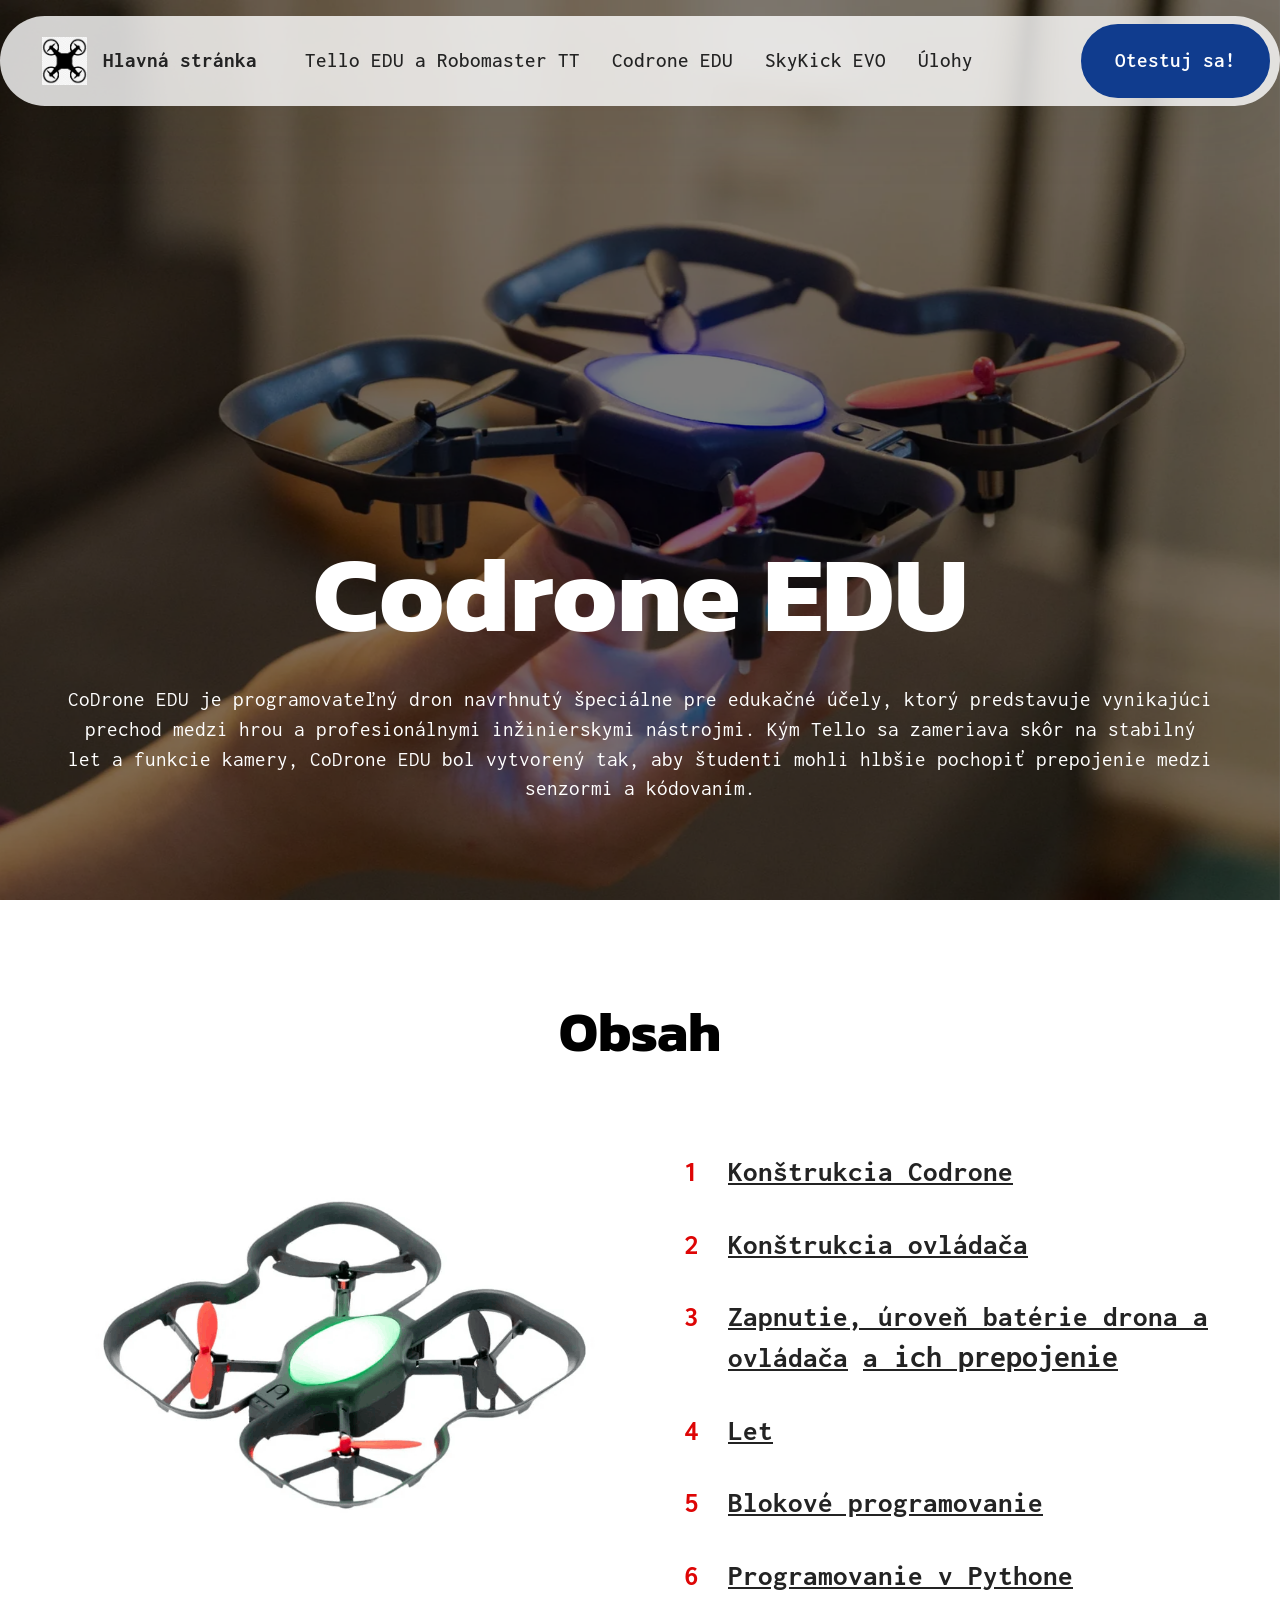
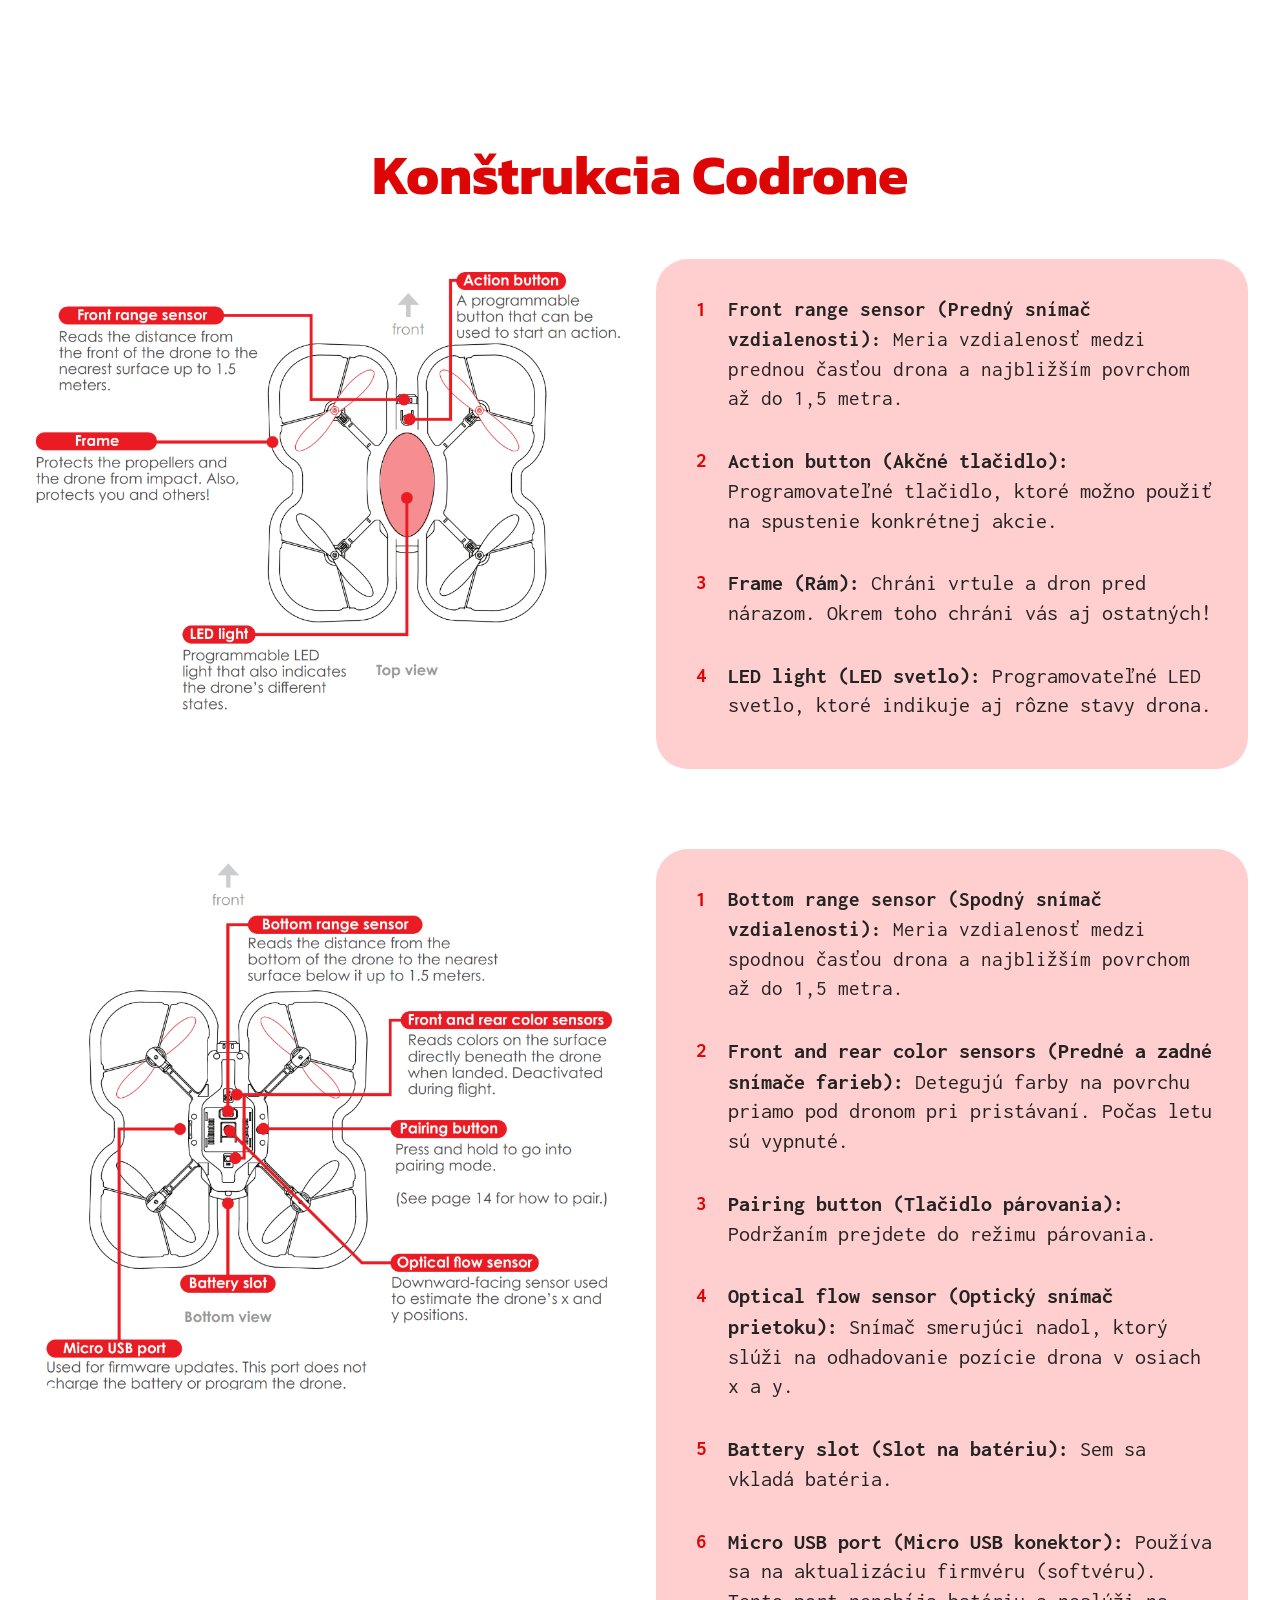
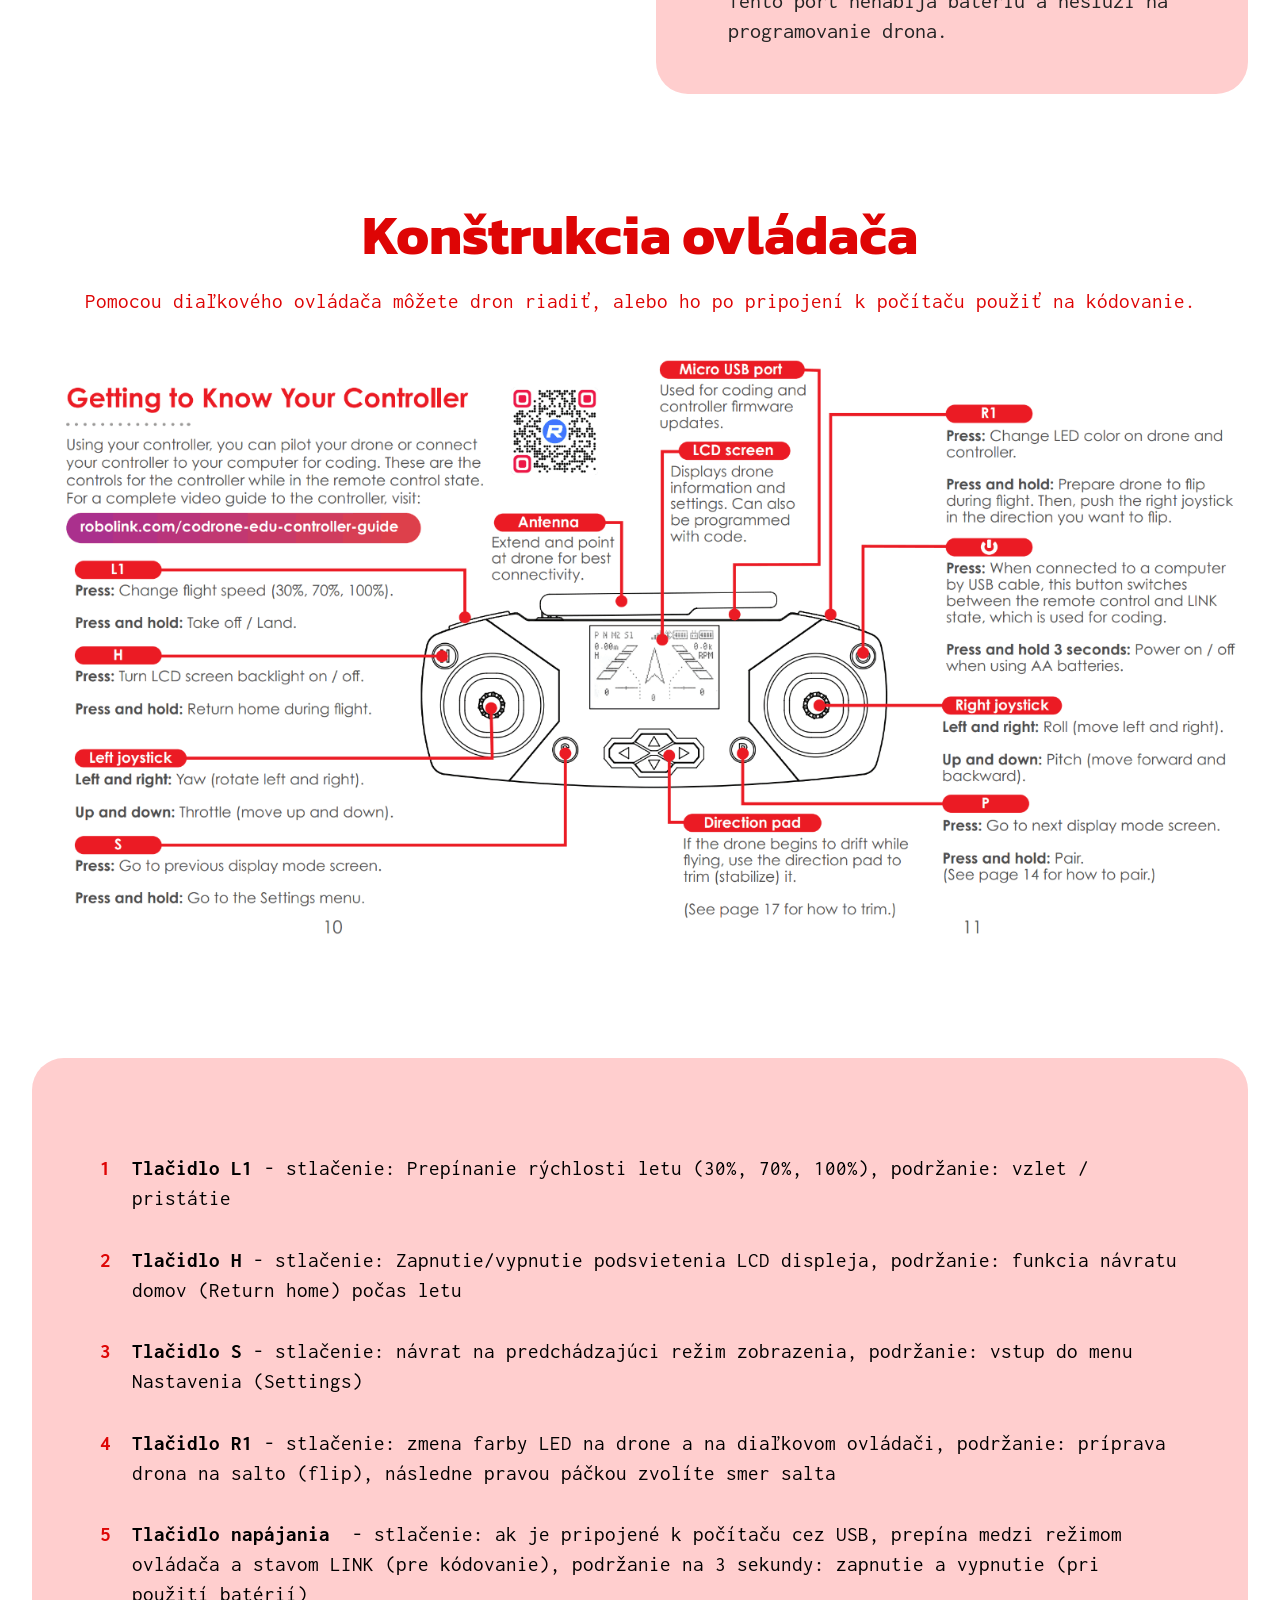
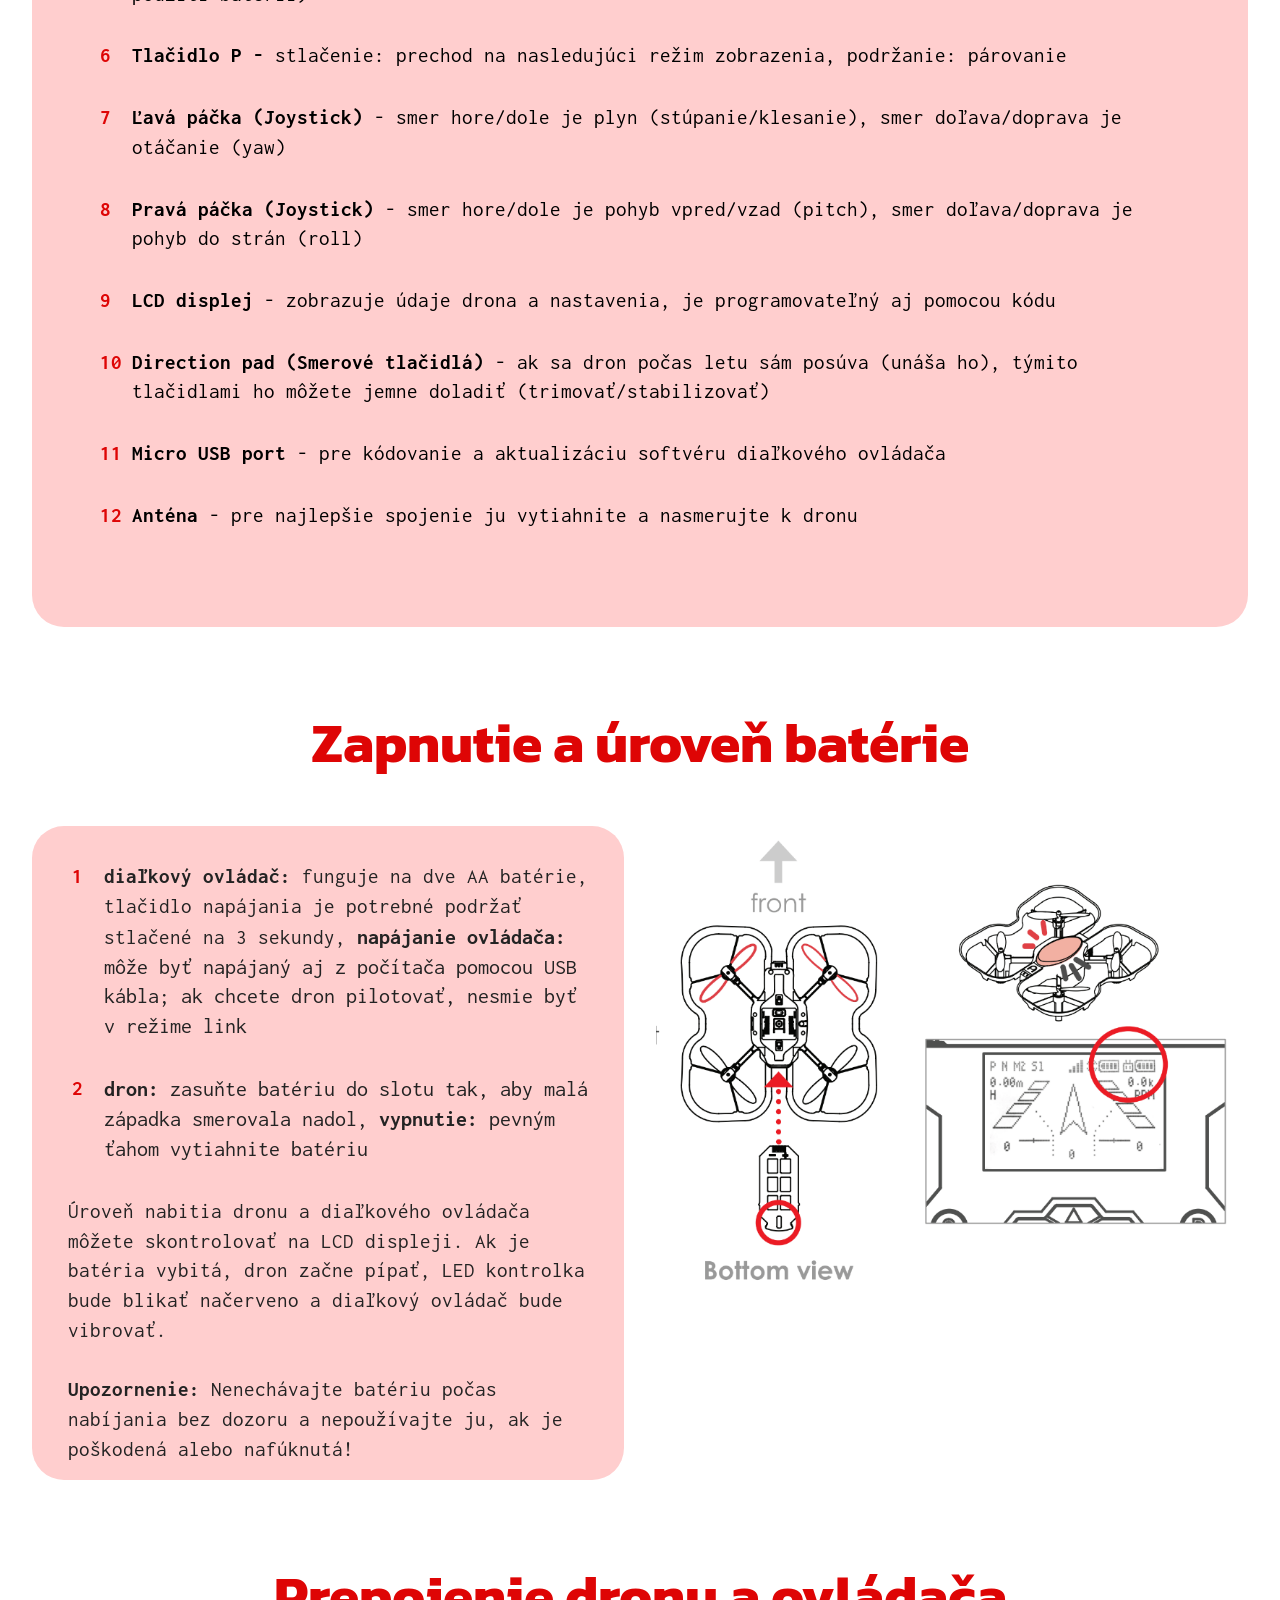
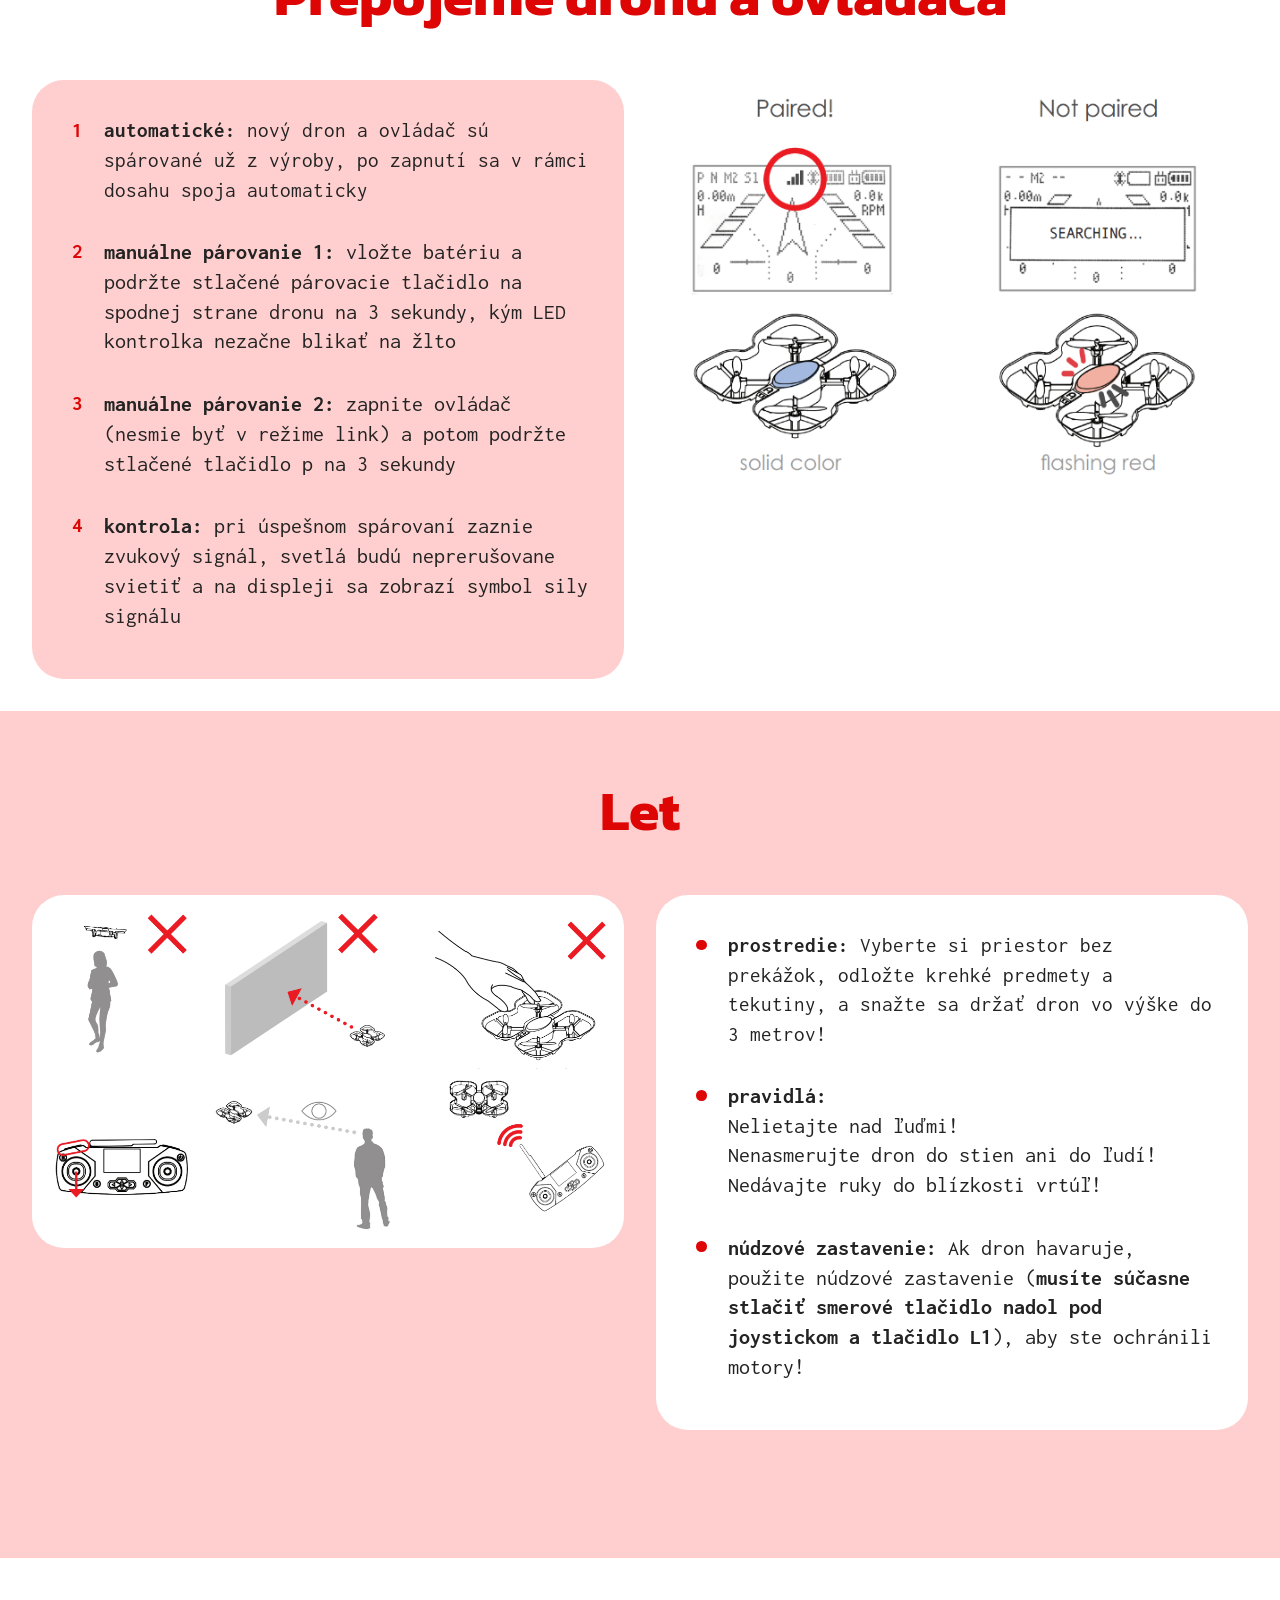
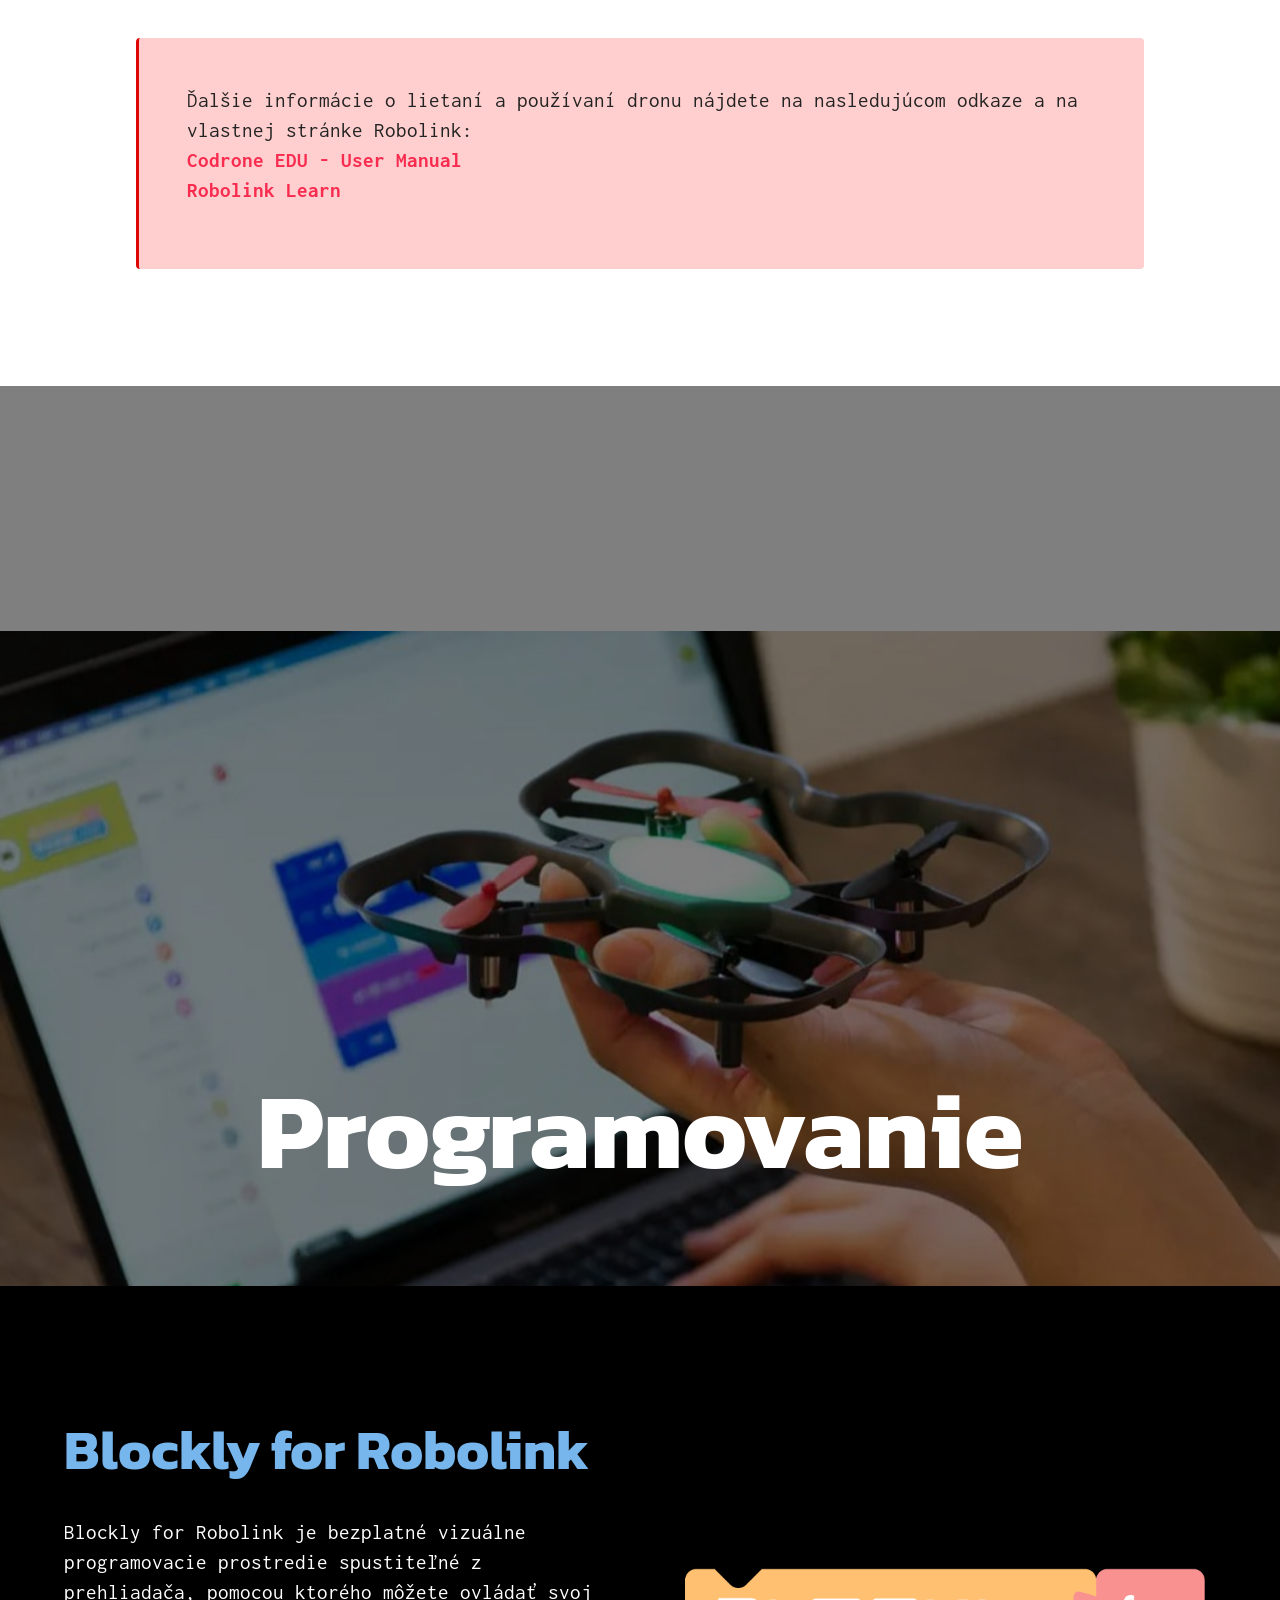
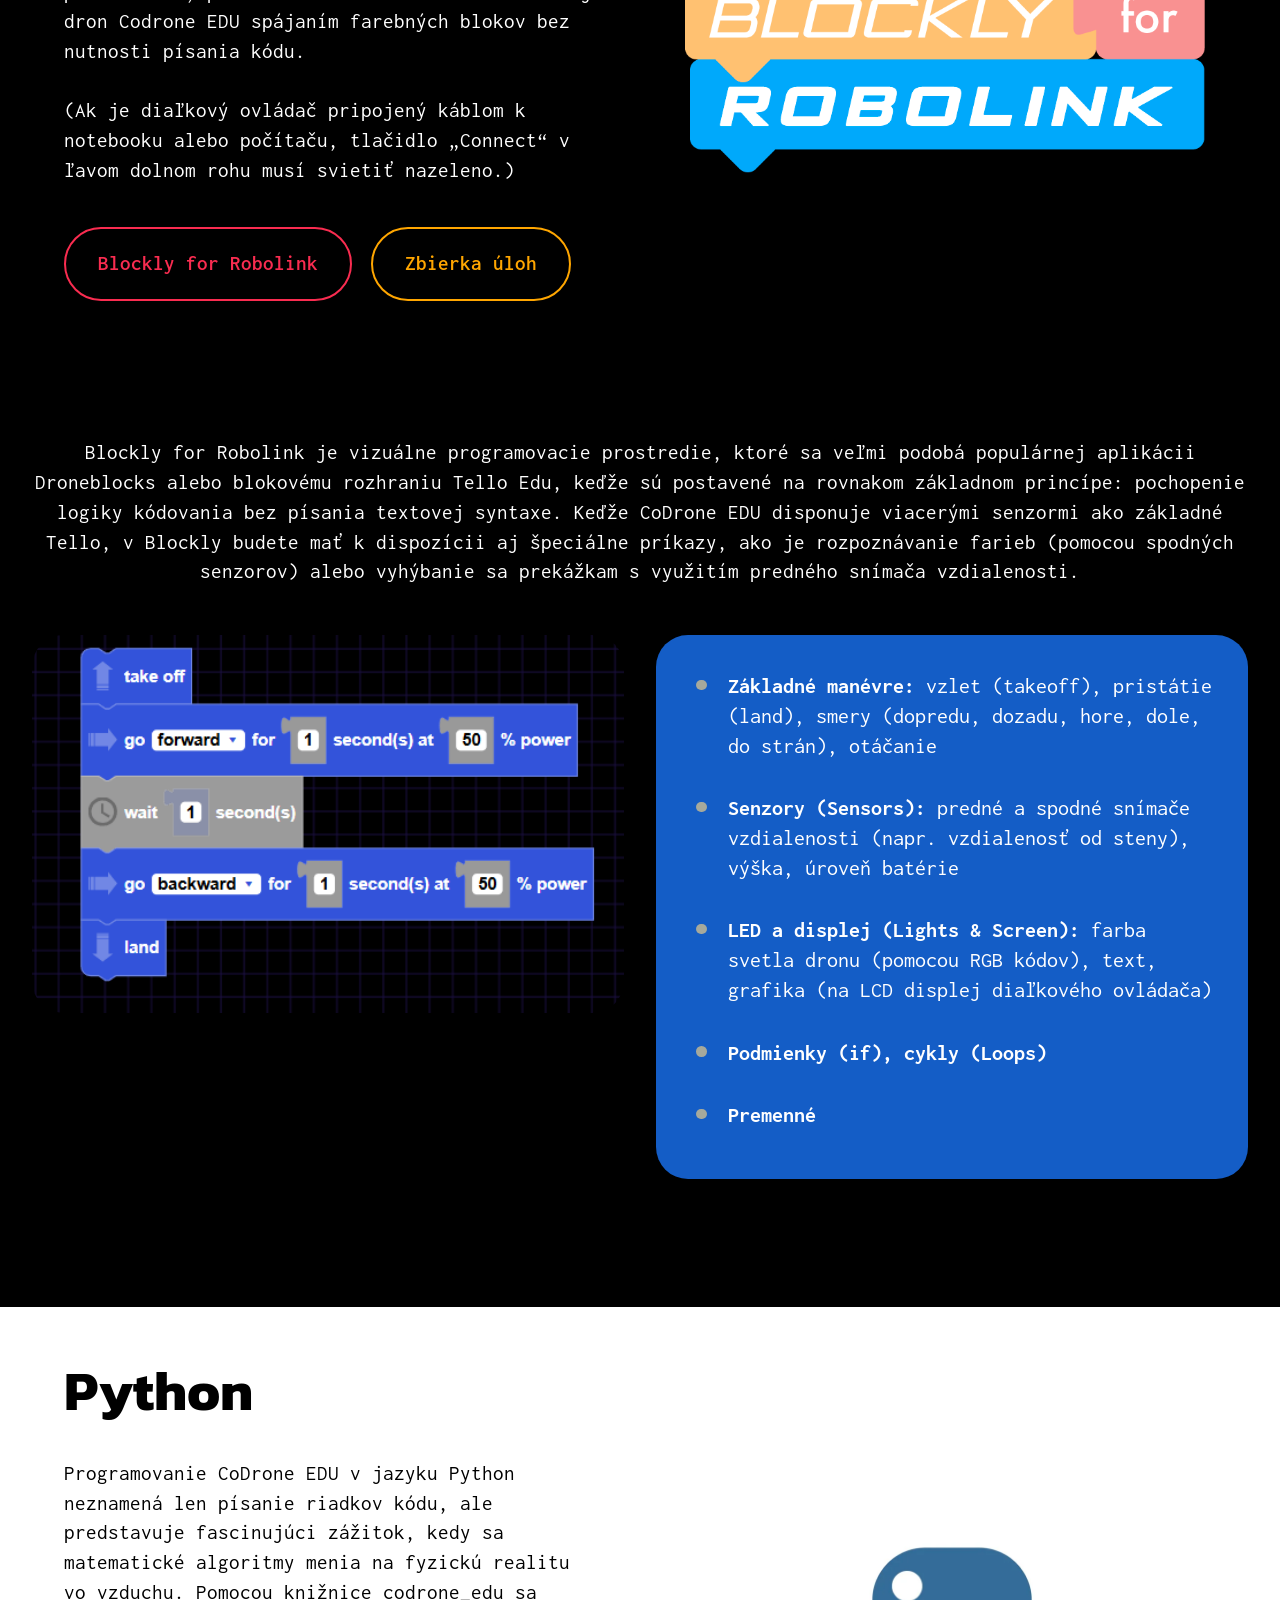
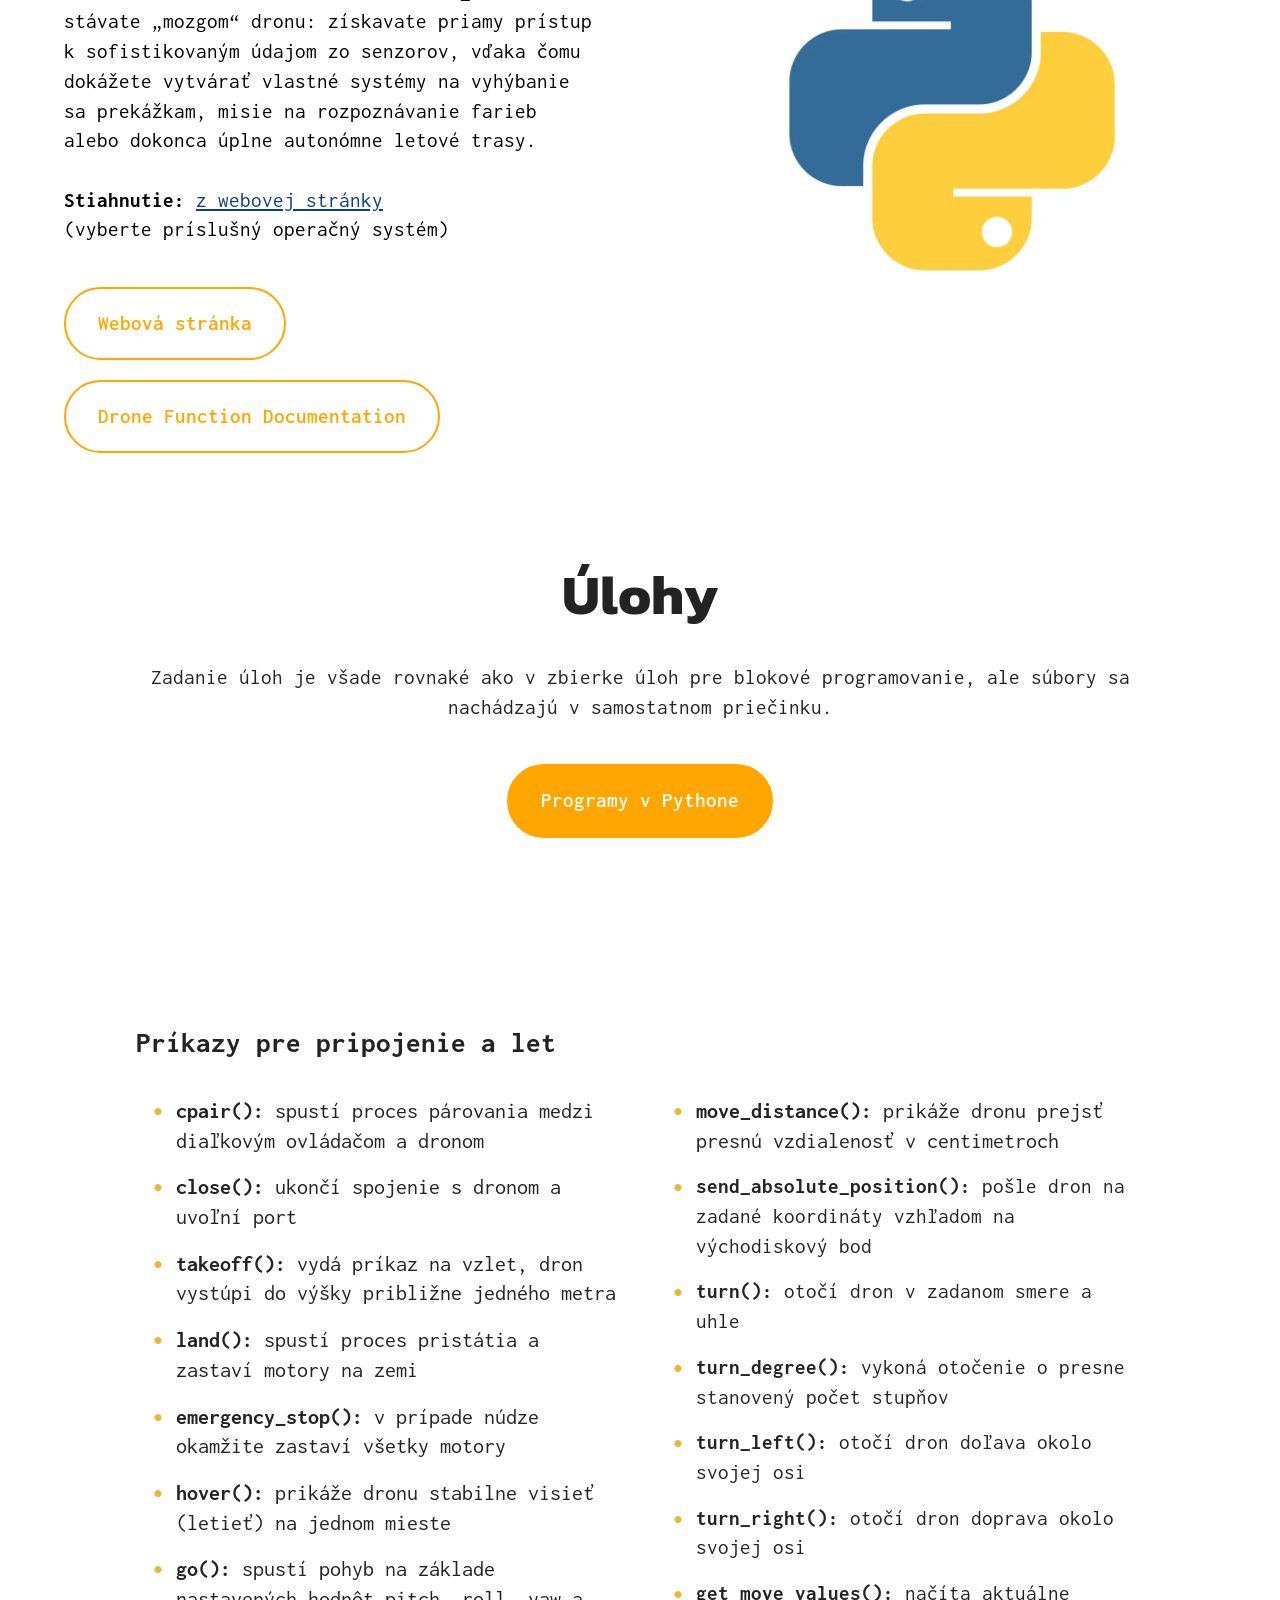
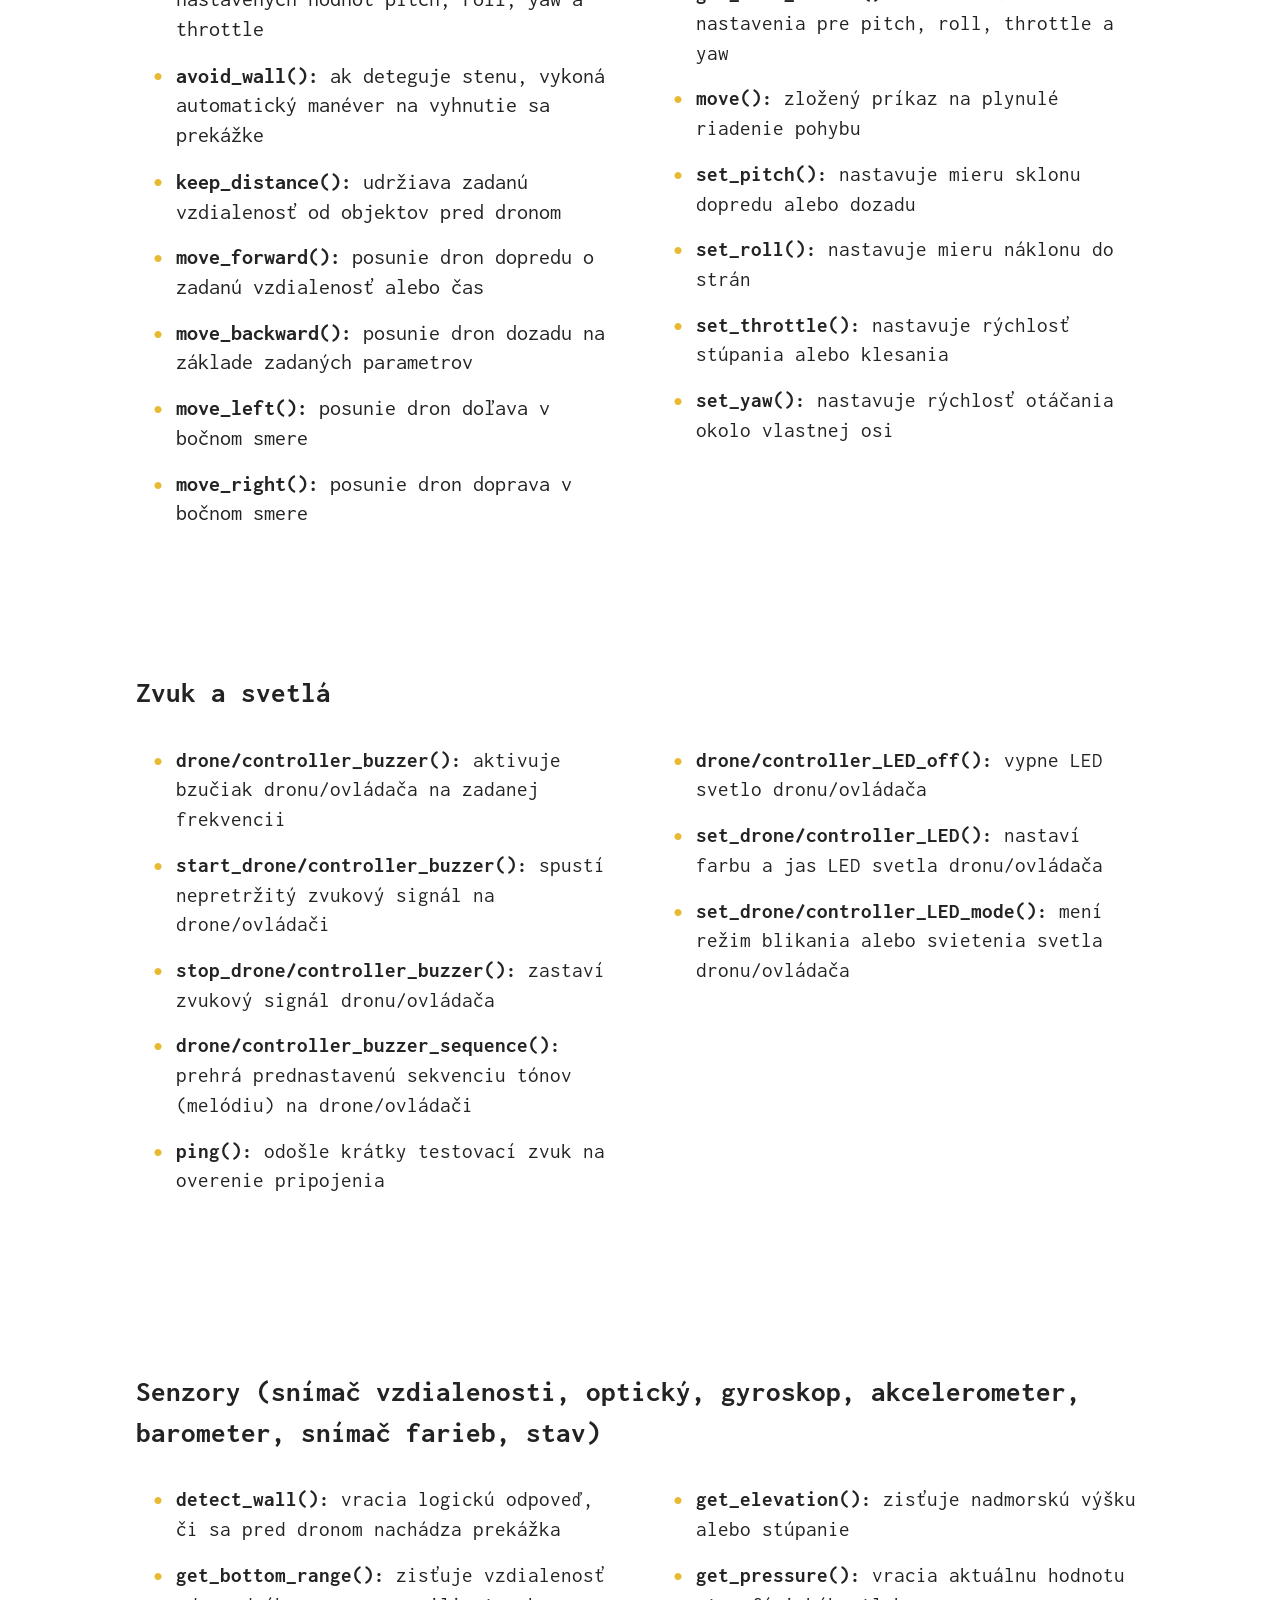
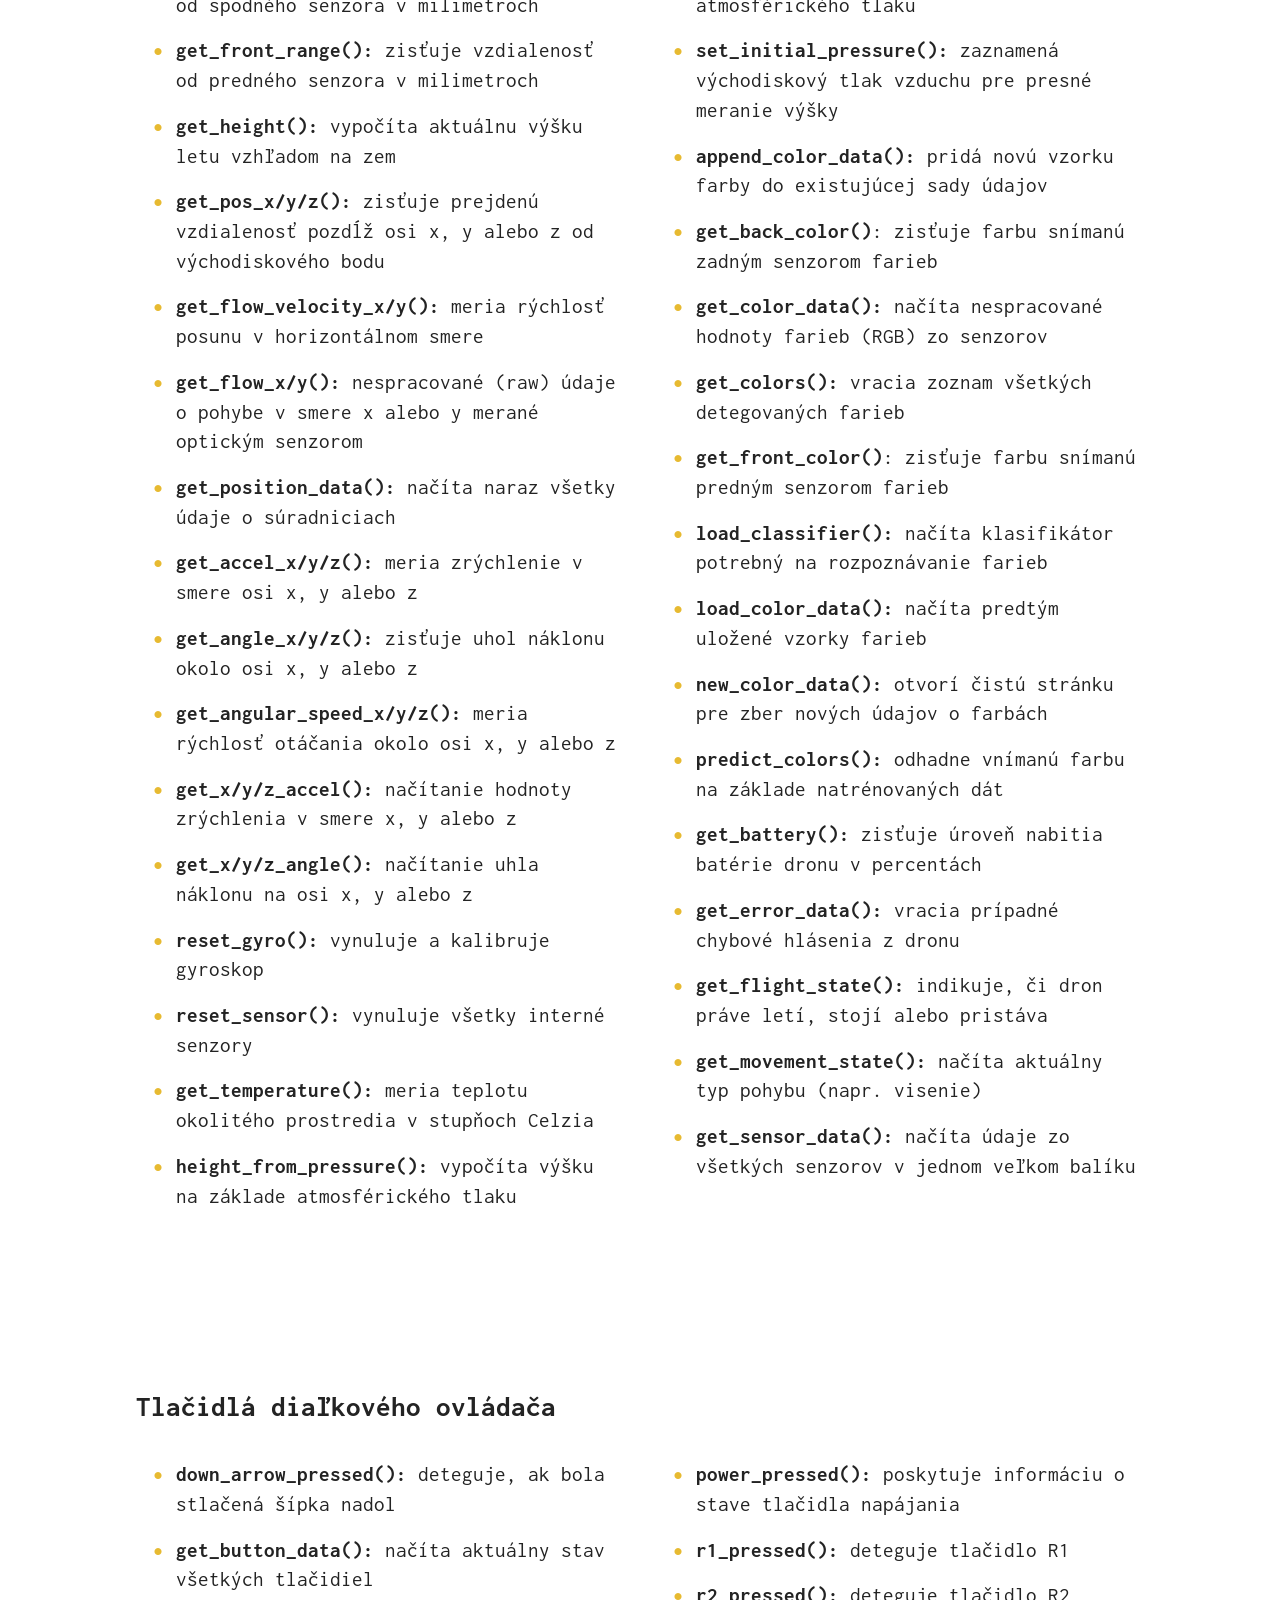
==== codrone_sk.html @ d3a2c133 "first commit" ====
<!DOCTYPE html>
<html  >
<head>
  <meta charset="UTF-8">
  <meta http-equiv="X-UA-Compatible" content="IE=edge">
  <meta name="generator" content="Mobirise v6.1.5, mobirise.com">
  <meta name="viewport" content="width=device-width, initial-scale=1, minimum-scale=1">
  <link rel="shortcut icon" href="assets/images/dron.png" type="image/x-icon">
  <meta name="description" content="">
  
  
  <title>Codrone EDU</title>
  <link rel="stylesheet" href="assets/web/assets/mobirise-icons2/mobirise2.css">
  <link rel="stylesheet" href="assets/bootstrap/css/bootstrap.min.css">
  <link rel="stylesheet" href="assets/parallax/jarallax.css">
  <link rel="stylesheet" href="assets/dropdown/css/style.css">
  <link rel="stylesheet" href="assets/theme/css/style.css">
  <link rel="preload" href="https://fonts.googleapis.com/css?family=Kanit:100,100i,200,200i,300,300i,400,400i,500,500i,600,600i,700,700i,800,800i,900,900i&display=swap" as="style" onload="this.onload=null;this.rel='stylesheet'">
  <noscript><link rel="stylesheet" href="https://fonts.googleapis.com/css?family=Kanit:100,100i,200,200i,300,300i,400,400i,500,500i,600,600i,700,700i,800,800i,900,900i&display=swap"></noscript>
  <link rel="preload" href="https://fonts.googleapis.com/css?family=Inconsolata:200,300,400,500,600,700,800,900&display=swap" as="style" onload="this.onload=null;this.rel='stylesheet'">
  <noscript><link rel="stylesheet" href="https://fonts.googleapis.com/css?family=Inconsolata:200,300,400,500,600,700,800,900&display=swap"></noscript>
  <link rel="preload" as="style" href="assets/mobirise/css/mbr-additional.css?v=IydWS7"><link rel="stylesheet" href="assets/mobirise/css/mbr-additional.css?v=IydWS7" type="text/css">

  
  
  
</head>
<body>
  
  <section data-bs-version="5.1" class="menu menu1 cid-v8LFWGUdNk" once="menu" id="menu01-2j">
	

	<nav class="navbar navbar-dropdown navbar-fixed-top navbar-expand-lg">
		<div class="container">
			<div class="navbar-brand">
				<span class="navbar-logo">
					
						<img src="assets/images/dron.png" alt="Home" style="height: 3rem;">
					
				</span>
				<span class="navbar-caption-wrap"><a class="navbar-caption text-black display-4" href="index_sk.html">Hlavná stránka</a></span>
			</div>
			<button class="navbar-toggler" type="button" data-toggle="collapse" data-bs-toggle="collapse" data-target="#navbarSupportedContent" data-bs-target="#navbarSupportedContent" aria-controls="navbarNavAltMarkup" aria-expanded="false" aria-label="Toggle navigation">
				<div class="hamburger">
					<span></span>
					<span></span>
					<span></span>
					<span></span>
				</div>
			</button>
			<div class="collapse navbar-collapse" id="navbarSupportedContent">
				<ul class="navbar-nav nav-dropdown" data-app-modern-menu="true"><li class="nav-item">
						<a class="nav-link link text-black display-4" href="dji_sk.html">Tello EDU a Robomaster TT</a>
					</li>
					<li class="nav-item">
						<a class="nav-link link text-black display-4" href="codrone_sk.html" aria-expanded="false">Codrone EDU</a>
					</li>
					<li class="nav-item">
						<a class="nav-link link text-black display-4" href="skykick_sk.html">SkyKick EVO</a>
					</li><li class="nav-item"><a class="nav-link link text-black display-4" href="ulohy.html">Úlohy</a></li></ul>
				
				<div class="navbar-buttons mbr-section-btn"><a class="btn btn-primary display-4" href="https://forms.office.com/e/mPvUEwVcV7" target="_blank"> Otestuj sa!</a></div>
			</div>
		</div>
	</nav>
</section>

<section data-bs-version="5.1" class="header16 cid-v8LFWHnP2p mbr-fullscreen mbr-parallax-background" id="header17-2k">
  
  <div class="mbr-overlay" style="opacity: 0.5; background-color: rgb(0, 0, 0);"></div>
  <div class="container-fluid">
    <div class="row">
      <div class="content-wrap col-12 col-md-12">
        <h1 class="mbr-section-title mbr-fonts-style mbr-white mb-4 display-1">
          <strong><br>Codrone EDU</strong></h1>
        
        <p class="mbr-fonts-style mbr-text mbr-white mb-4 display-7">CoDrone EDU je programovateľný dron navrhnutý špeciálne pre edukačné účely, ktorý predstavuje vynikajúci prechod medzi hrou a profesionálnymi inžinierskymi nástrojmi. Kým Tello sa zameriava skôr na stabilný let a funkcie kamery, CoDrone EDU bol vytvorený tak, aby študenti mohli hlbšie pochopiť prepojenie medzi senzormi a kódovaním.</p>
        
      </div>
    </div>
  </div>
</section>

<section data-bs-version="5.1" class="features030 cid-v8LFWHNlq1" id="features030-2l">
    
    
    
    <div class="container-fluid">
        <div class="row justify-content-center">
            <div class="col-md-12 content-head mb-5">
                <h1 class="mbr-section-title mbr-fonts-style mb-0 display-2">
                    <strong>Obsah</strong></h1>
                
            </div>
        </div>
        <div class="row justify-content-center  blockContent">
            <div class="col-12 col-lg">
                <div class="item-wrapper align-left">
                    <div class="mbr-text counter-container mbr-fonts-style display-5">
                        <ol>
                            <li><a href="page6.html#features030-2m" class="text-black"><strong><u>Konštrukcia Codrone</u></strong></a></li><li><a href="page6.html#image03-3b" class="text-black"><strong><u>Konštrukcia ovládača</u></strong></a></li><li><a href="page6.html#features030-3e" class="text-black" style="font-weight: bold;"><strong><u>Zapnutie, úroveň batérie drona a ovládača</u></strong></a> <u><strong><a href="page6.html#features030-3f" class="text-black" style=""><b>a</b></a><span style="font-size: 2rem;"><a href="page6.html#features030-3f" class="text-black"><b>&nbsp;ich prepojenie</b></a></span></strong></u></li><li><a href="page6.html#features031-3h" class="text-black"><strong><u>Let</u></strong></a></li><li><a href="page6.html#article04-2t" class="text-black text-primary"><strong><u>Blokové programovanie</u></strong></a></li><li><a href="page6.html#article04-2w" class="text-black"><strong><u>Programovanie v Pythone</u></strong></a></li>
                        </ol>
                    </div>
                </div>
            </div>
            <div class="col-12 col-lg-6">
                <div class="image-wrapper mb-4">
                    <img class="w-100" src="assets/images/codrone2-953x875.png" alt="dji_tartalom">
                </div>
            </div>

        </div>
    </div>
</section>

<section data-bs-version="5.1" class="features030 cid-v8LFWIlWMn" id="features030-2m">
    
    
    
    <div class="container-fluid">
        <div class="row justify-content-center">
            <div class="col-md-12 content-head mb-5">
                <h1 class="mbr-section-title mbr-fonts-style mb-0 display-2">
                    <strong>Konštrukcia Codrone</strong></h1>
                
            </div>
        </div>
        <div class="row justify-content-center  blockContent">
            <div class="col-12 col-lg">
                <div class="item-wrapper align-left">
                    <div class="mbr-text counter-container mbr-fonts-style display-7">
                        <ol>
                            <li><strong>Front range sensor (Predný snímač vzdialenosti): </strong>Meria vzdialenosť medzi prednou časťou drona a najbližším povrchom až do 1,5 metra.</li><li><strong style="font-size: 1.4rem;">Action button (Akčné tlačidlo): </strong><span style="font-size: 1.4rem;">Programovateľné tlačidlo, ktoré možno použiť na spustenie konkrétnej akcie.</span></li><li><strong style="font-size: 1.4rem;">Frame (Rám): </strong><span style="font-size: 1.4rem;">Chráni vrtule a dron pred nárazom. Okrem toho chráni vás aj ostatných!</span></li><li><strong style="font-size: 1.4rem;">LED light (LED svetlo): </strong><span style="font-size: 1.4rem;">Programovateľné LED svetlo, ktoré indikuje aj rôzne stavy drona.</span></li></ol>
                    </div>
                </div>
            </div>
            <div class="col-12 col-lg-6">
                <div class="image-wrapper mb-4">
                    <img class="w-100" src="assets/images/screenshot202026-01-1920175255-918x733.png" alt="codrone felepites">
                </div>
            </div>

        </div>
    </div>
</section>

<section data-bs-version="5.1" class="features030 cid-v8LFWIBqu5" id="features030-2n">
    
    
    
    <div class="container-fluid">
        
        <div class="row justify-content-center  blockContent">
            <div class="col-12 col-lg">
                <div class="item-wrapper align-left">
                    <div class="mbr-text counter-container mbr-fonts-style display-7">
                        <ol>
                            <li><strong>Bottom range sensor (Spodný snímač vzdialenosti): </strong>Meria vzdialenosť medzi spodnou časťou drona a najbližším povrchom až do 1,5 metra.</li><li><strong style="font-size: 1.4rem;">Front and rear color sensors (Predné a zadné snímače farieb): </strong><span style="font-size: 1.4rem;">Detegujú farby na povrchu priamo pod dronom pri pristávaní. Počas letu sú vypnuté.</span></li><li><strong style="font-size: 1.4rem;">Pairing button (Tlačidlo párovania): </strong><span style="font-size: 1.4rem;">Podržaním prejdete do režimu párovania.</span></li><li><strong style="font-size: 1.4rem;">Optical flow sensor (Optický snímač prietoku): </strong><span style="font-size: 1.4rem;">Snímač smerujúci nadol, ktorý slúži na odhadovanie pozície drona v osiach x a y.</span></li><li><strong style="font-size: 1.4rem;">Battery slot (Slot na batériu): </strong><span style="font-size: 1.4rem;">Sem sa vkladá batéria.</span></li><li><strong style="font-size: 1.4rem;">Micro USB port (Micro USB konektor): </strong><span style="font-size: 1.4rem;">Používa sa na aktualizáciu firmvéru (softvéru). Tento port nenabíja batériu a neslúži na programovanie drona.</span></li></ol>
                    </div>
                </div>
            </div>
            <div class="col-12 col-lg-6">
                <div class="image-wrapper mb-4">
                    <img class="w-100" src="assets/images/screenshot202026-01-1920175416-914x835.png" alt="codrone2 felepites">
                </div>
            </div>

        </div>
    </div>
</section>

<section data-bs-version="5.1" class="image3 cid-v8LMqqDXlJ mbr-fullscreen" id="image03-3b">
  

  
  

  <div class="container-fluid">
    <div class="row justify-content-center">
      <div class="col-12 col-lg-12">
        <h4 class="mbr-description mbr-fonts-style mb-3 align-center display-2">
          <strong>Konštrukcia ovládača</strong></h4>
        <p class="mbr-description mbr-fonts-style mb-4 align-center display-7">
          Pomocou diaľkového ovládača môžete dron riadiť, alebo ho po pripojení k počítaču použiť na kódovanie.
        </p>
        <div class="image-wrapper">
          <img class="w-100" src="assets/images/screenshot202026-01-1920180010-1534x764.png" alt="controller felepites">
        </div>
      </div>
    </div>
  </div>
</section>

<section data-bs-version="5.1" class="article07 cid-v8LNeIfW3U" id="article19-3c">
  

  
  
  <div class="container">
    <div class="row justify-content-center">
      <div class="card col-md-12 col-lg-12">
        <div class="card-wrapper">
          
          <div class="card-box align-left mt-4">
            <div class="mbr-text counter-container mbr-fonts-style display-7">
              <ol>
                <li><strong>Tlačidlo L1 </strong>- stlačenie: Prepínanie rýchlosti letu (30%, 70%, 100%), podržanie: vzlet / pristátie</li><li><strong>Tlačidlo H </strong>- stlačenie: Zapnutie/vypnutie podsvietenia LCD displeja, podržanie: funkcia návratu domov (Return home) počas letu</li><li><strong>Tlačidlo S </strong>- stlačenie: návrat na predchádzajúci režim zobrazenia, podržanie: vstup do menu Nastavenia (Settings)</li><li><strong>Tlačidlo R1 </strong>- stlačenie: zmena farby LED na drone a na diaľkovom ovládači, podržanie: príprava drona na salto (flip), následne pravou páčkou zvolíte smer salta</li><li><strong>Tlačidlo napájania&nbsp; </strong>- stlačenie: ak je pripojené k počítaču cez USB, prepína medzi režimom ovládača a stavom LINK (pre kódovanie), podržanie na 3 sekundy: zapnutie a vypnutie (pri použití batérií)</li><li><strong>Tlačidlo P -</strong> stlačenie: prechod na nasledujúci režim zobrazenia, podržanie: párovanie</li><li><strong>Ľavá páčka (Joystick) </strong>-<strong> </strong>smer hore/dole je plyn (stúpanie/klesanie), smer doľava/doprava je otáčanie (yaw)</li><li><strong>Pravá páčka (Joystick)</strong> - smer hore/dole je pohyb vpred/vzad (pitch), smer doľava/doprava je pohyb do strán (roll)</li><li><strong>LCD displej&nbsp;</strong>- zobrazuje údaje drona a nastavenia, je programovateľný aj pomocou kódu</li><li><strong>Direction pad (Smerové tlačidlá)</strong> - ak sa dron počas letu sám posúva (unáša ho), týmito tlačidlami ho môžete jemne doladiť (trimovať/stabilizovať)</li><li><strong>Micro USB port </strong>- pre kódovanie a aktualizáciu softvéru diaľkového ovládača</li><li><strong>Anténa </strong>- pre najlepšie spojenie ju vytiahnite a nasmerujte k dronu</li>
              </ol>
            </div>
          </div>
        </div>
      </div>
    </div>
  </div>
</section>

<section data-bs-version="5.1" class="features030 cid-v8LRt6voRL" id="features030-3e">
    
    
    
    <div class="container-fluid">
        <div class="row justify-content-center">
            <div class="col-md-12 content-head mb-5">
                <h1 class="mbr-section-title mbr-fonts-style mb-0 display-2">
                    <strong>Zapnutie a úroveň batérie</strong></h1>
                
            </div>
        </div>
        <div class="row justify-content-center  blockContent">
            <div class="col-12 col-lg">
                <div class="item-wrapper align-left">
                    <div class="mbr-text counter-container mbr-fonts-style display-7">
                        <ol>
                            <li><strong>diaľkový ovládač: </strong>funguje na dve AA batérie, tlačidlo napájania je potrebné podržať stlačené na 3 sekundy,&nbsp;<strong style="font-size: 1.4rem;">napájanie ovládača: </strong><span style="font-size: 1.4rem;">môže byť napájaný aj z počítača pomocou USB kábla; ak chcete dron pilotovať, nesmie byť v režime link</span></li><li><strong style="font-size: 1.4rem;">dron: </strong><span style="font-size: 1.4rem;">zasuňte batériu do slotu tak, aby malá západka smerovala nadol,&nbsp;</span><strong style="font-size: 1.4rem;">vypnutie: </strong><span style="font-size: 1.4rem;">pevným ťahom vytiahnite batériu</span></li></ol><div>Úroveň nabitia dronu a diaľkového ovládača môžete skontrolovať na LCD displeji. Ak je batéria vybitá, dron začne pípať, LED kontrolka bude blikať načerveno a diaľkový ovládač bude vibrovať.</div><div><br></div><div><strong>Upozornenie: </strong>Nenechávajte batériu počas nabíjania bez dozoru a nepoužívajte ju, ak je poškodená alebo nafúknutá!</div>
                    </div>
                </div>
            </div>
            <div class="col-12 col-lg-6">
                <div class="image-wrapper mb-4">
                    <img class="w-100" src="assets/images/screenshot202026-01-1920182914-819x634.png" alt="zapnutie codrone">
                </div>
            </div>

        </div>
    </div>
</section>

<section data-bs-version="5.1" class="features030 cid-v8LUBaouzH" id="features030-3f">
    
    
    
    <div class="container-fluid">
        <div class="row justify-content-center">
            <div class="col-md-12 content-head mb-5">
                <h1 class="mbr-section-title mbr-fonts-style mb-0 display-2">
                    <strong>Prepojenie dronu a ovládača</strong></h1>
                
            </div>
        </div>
        <div class="row justify-content-center  blockContent">
            <div class="col-12 col-lg">
                <div class="item-wrapper align-left">
                    <div class="mbr-text counter-container mbr-fonts-style display-7">
                        <ol>
                            <li><strong>automatické: </strong>nový dron a ovládač sú spárované už z výroby, po zapnutí sa v rámci dosahu spoja automaticky</li><li><strong style="font-size: 1.4rem;">manuálne párovanie 1: </strong><span style="font-size: 1.4rem;">vložte batériu a podržte stlačené párovacie tlačidlo na spodnej strane dronu na 3 sekundy, kým LED kontrolka nezačne blikať na žlto</span></li><li><strong style="font-size: 1.4rem;">manuálne párovanie 2: </strong><span style="font-size: 1.4rem;">zapnite ovládač (nesmie byť v režime link) a potom podržte stlačené tlačidlo p na 3 sekundy</span></li><li><strong style="font-size: 1.4rem;">kontrola: </strong><span style="font-size: 1.4rem;">pri úspešnom spárovaní zaznie zvukový signál, svetlá budú neprerušovane svietiť a na displeji sa zobrazí symbol sily signálu</span></li></ol>
                    </div>
                </div>
            </div>
            <div class="col-12 col-lg-6">
                <div class="image-wrapper mb-4">
                    <img class="w-100" src="assets/images/screenshot202026-01-1920184051-662x455.png" alt="prepojenie codrone">
                </div>
            </div>

        </div>
    </div>
</section>

<section data-bs-version="5.1" class="features031 cid-v8LXCYaKDq" id="features031-3h">
    
    
    
    <div class="container-fluid">
        <div class="row justify-content-center">
            <div class="col-md-12 content-head mb-5">
                <h1 class="mbr-section-title mbr-fonts-style mb-0 display-2">
                    <strong>Let</strong></h1>
                
            </div>
        </div>
        <div class="row justify-content-center  blockContent">
            <div class="col-12 col-lg">
                <div class="item-wrapper align-left">
                    <div class="counter-container mbr-text mbr-fonts-style display-7">
                        <ul>
                            <li><strong>prostredie: </strong>Vyberte si priestor bez prekážok, odložte krehké predmety a tekutiny, a snažte sa držať dron vo výške do 3 metrov!</li><li><span style="font-size: 1.4rem;"><strong>pravidlá:</strong><br>Nelietajte nad ľuďmi!<br>Nenasmerujte dron do stien ani do ľudí! Nedávajte ruky do blízkosti vrtúľ!<br></span></li><li><strong style="font-size: 1.4rem;">núdzové zastavenie: </strong><span style="font-size: 1.4rem;">Ak dron havaruje, použite núdzové zastavenie (<strong>musíte súčasne stlačiť smerové tlačidlo nadol pod joystickom a tlačidlo L1</strong>), aby ste ochránili motory!</span></li></ul>
                    </div>
                </div>
            </div>
            <div class="col-12 col-lg-6">
                <div class="image-wrapper">
                    <img class="w-100" src="assets/images/screenshot202026-01-1920184858-1158x690.png" alt="let">
                </div>
            </div>

        </div>
    </div>
</section>

<section data-bs-version="5.1" class="content7 cid-v8LFWJNfb9" id="content7-2r">
    
    <div class="container">
        <div class="row justify-content-center">
            <div class="col-12 col-md-10">
                <blockquote>
                
                <p class="mbr-text mbr-fonts-style display-4">Ďalšie informácie o lietaní a používaní dronu nájdete na nasledujúcom odkaze a na vlastnej stránke Robolink:<br><a href="assets/files/user_manual_v3.0-2.pdf" class="text-info" target="_blank"><strong>Codrone EDU - User Manual</strong></a><br><a href="https://learn.robolink.com/codrone-edu/getting-started-with-codrone-edu" class="text-info" target="_blank"><strong>Robolink Learn</strong></a><br></p></blockquote>
            </div>
        </div>
    </div>
</section>

<section data-bs-version="5.1" class="header16 cid-v8LFWJYBlj mbr-fullscreen mbr-parallax-background" id="header17-2s">
  
  <div class="mbr-overlay" style="opacity: 0.5; background-color: rgb(0, 0, 0);"></div>
  <div class="container-fluid">
    <div class="row">
      <div class="content-wrap col-12 col-md-12">
        <h1 class="mbr-section-title mbr-fonts-style mbr-white mb-4 display-1">
          <strong><br>Programovanie</strong></h1>
        
        
        
      </div>
    </div>
  </div>
</section>

<section data-bs-version="5.1" class="start article4 cid-v8LFWKaVZQ" id="article04-2t">
	

	
	

	<div class="container">
		<div class="row justify-content-center">
			<div class="col-12 col-md-12 col-lg-6 image-wrapper">
				<img class="w-100" src="assets/images/robolink-855x371.png" alt="robolink">
			</div>
			<div class="col-12 col-md-12 col-lg">
				<div class="text-wrapper align-left">
					<h1 class="mbr-section-title mbr-fonts-style mb-4 display-2">
						<strong>Blockly for Robolink</strong></h1>
					<p class="mbr-text mbr-fonts-style mb-4 display-7">Blockly for Robolink je bezplatné vizuálne programovacie prostredie spustiteľné z prehliadača, pomocou ktorého môžete ovládať svoj dron Codrone EDU spájaním farebných blokov bez nutnosti písania kódu.<br><br>(Ak je diaľkový ovládač pripojený káblom k notebooku alebo počítaču, tlačidlo „Connect“ v ľavom dolnom rohu musí svietiť nazeleno.)</p>
					<div class="mbr-section-btn mt-3"><a class="btn btn-lg btn-info-outline display-7" href="https://codrone.robolink.com/edu/blockly/" target="_blank">Blockly for Robolink</a> <a class="btn btn-lg btn-danger-outline display-7" href="assets/files/Zbierkauloh-codrone-sk.docx" target="_blank">Zbierka úloh</a></div>
				</div>
			</div>
		</div>
	</div>
</section>

<section data-bs-version="5.1" class="features031 cid-v8M6vzTYqc" id="features031-3i">
    
    
    
    <div class="container">
        <div class="row justify-content-center">
            <div class="col-md-12 content-head mb-5">
                
                <p class="mbr-text mbr-fonts-style mt-4 mb-0 display-7">
                    Blockly for Robolink je vizuálne programovacie prostredie, ktoré sa veľmi podobá populárnej aplikácii Droneblocks alebo blokovému rozhraniu Tello Edu, keďže sú postavené na rovnakom základnom princípe: pochopenie logiky kódovania bez písania textovej syntaxe.&nbsp;Keďže CoDrone EDU disponuje viacerými senzormi ako základné Tello, v Blockly budete mať k dispozícii aj špeciálne príkazy, ako je rozpoznávanie farieb (pomocou spodných senzorov) alebo vyhýbanie sa prekážkam s využitím predného snímača vzdialenosti.</p>
            </div>
        </div>
        <div class="row justify-content-center  blockContent">
            <div class="col-12 col-lg">
                <div class="item-wrapper align-left">
                    <div class="counter-container mbr-text mbr-fonts-style display-7">
                        <ul>
                            <li><strong style="font-size: 1.4rem;">Základné manévre: </strong><span style="font-size: 1.4rem;">vzlet (takeoff), pristátie (land), smery (dopredu, dozadu, hore, dole, do strán), otáčanie</span></li><li><strong style="font-size: 1.4rem;">Senzory (Sensors): </strong><span style="font-size: 1.4rem;">predné a spodné snímače vzdialenosti (napr. vzdialenosť od steny), výška, úroveň batérie</span></li><li><strong style="font-size: 1.4rem;">LED a displej (Lights &amp; Screen): </strong><span style="font-size: 1.4rem;">farba svetla dronu (pomocou RGB kódov), text, grafika (na LCD displej diaľkového ovládača)</span></li><li><strong style="font-size: 1.4rem;">Podmienky (if), cykly (Loops)</strong></li><li><strong style="font-size: 1.4rem;">Premenné</strong></li></ul>
                    </div>
                </div>
            </div>
            <div class="col-12 col-lg-6">
                <div class="image-wrapper">
                    <img class="w-100" src="assets/images/2-2-1-514x328.png" alt="Mobirise Website Builder">
                </div>
            </div>

        </div>
    </div>
</section>

<section data-bs-version="5.1" class="start article4 cid-v8LFWKStBN" id="article04-2w">
	

	
	

	<div class="container">
		<div class="row justify-content-center">
			<div class="col-12 col-md-12 col-lg-6 image-wrapper">
				<img class="w-100" src="assets/images/fooldal-python-1.png" alt="scratch">
			</div>
			<div class="col-12 col-md-12 col-lg">
				<div class="text-wrapper align-left">
					<h1 class="mbr-section-title mbr-fonts-style mb-4 display-2">
						<strong>Python</strong></h1>
					<p class="mbr-text mbr-fonts-style mb-4 display-7">Programovanie CoDrone EDU v jazyku Python neznamená len písanie riadkov kódu, ale predstavuje fascinujúci zážitok, kedy sa matematické algoritmy menia na fyzickú realitu vo vzduchu. Pomocou knižnice codrone_edu sa stávate „mozgom“ dronu: získavate priamy prístup k sofistikovaným údajom zo senzorov, vďaka čomu dokážete vytvárať vlastné systémy na vyhýbanie sa prekážkam, misie na rozpoznávanie farieb alebo dokonca úplne autonómne letové trasy.<br><br><strong>Stiahnutie: </strong><a href="https://www.python.org/downloads/windows/" class="text-primary" target="_blank"><u>z webovej stránky</u></a><br>(vyberte príslušný operačný systém)<br></p>
					<div class="mbr-section-btn mt-3"><a class="btn btn-lg btn-danger-outline display-7" href="https://www.python.org/" target="_blank">Webová stránka</a> <a class="btn btn-lg btn-danger-outline display-7" href="https://docs.robolink.com/docs/CoDroneEDU/Python/Drone-Function-Documentation/" target="_blank">Drone Function Documentation</a></div>
				</div>
			</div>
		</div>
	</div>
</section>

<section data-bs-version="5.1" class="article11 cid-v8Mm5G8kPO" id="article11-3o">
    

    
    
    <div class="container">
        <div class="row justify-content-center">
            <div class="title col-md-12 col-lg-10">
                <h3 class="mbr-section-title mbr-fonts-style align-center mt-0 mb-0 display-2">
                <strong>Úlohy</strong></h3>
                <h4 class="mbr-section-subtitle align-center mbr-fonts-style mt-4 display-7">
                Zadanie úloh je všade rovnaké ako v zbierke úloh pre blokové programovanie, ale súbory sa nachádzajú v samostatnom priečinku.</h4>
                <div class="mbr-section-btn align-center mt-4"><a class="btn btn-danger display-4" href="https://drive.google.com/drive/folders/1qt7Ymwr34DxRGD10SdqpIdm78IxGK2iF?usp=sharing" target="_blank">Programy v Pythone</a></div>
            </div>
        </div>
    </div>
</section>

<section data-bs-version="5.1" class="content13 cid-v8MdbJRUKD" id="content13-3k">
    

    
    
    <div class="container">
        <div class="row justify-content-center">
            <div class="col-md-12 col-lg-10">
                <h3 class="mbr-section-title mbr-fonts-style mb-4 display-5">
                    <strong>Príkazy pre pripojenie a let</strong></h3>
            </div>
        </div>
        <div class="row justify-content-center">
            <div class="col-md-12 col-lg-10">
                <div class="row justify-content-center">
                    <div class="col-12 col-lg-6">
                        <ul class="list mbr-fonts-style display-7">
                            <li><strong style="font-size: 1.4rem;">cpair(): </strong><span style="font-size: 1.4rem;">spustí proces párovania medzi diaľkovým ovládačom a dronom</span></li><li><strong style="font-size: 1.4rem;">close(): </strong><span style="font-size: 1.4rem;">ukončí spojenie s dronom a uvoľní port</span></li><li><strong style="font-size: 1.4rem;">takeoff():</strong><span style="font-size: 1.4rem;"> vydá príkaz na vzlet, dron vystúpi do výšky približne jedného metra</span></li><li><strong style="font-size: 1.4rem;">land(): </strong><span style="font-size: 1.4rem;">spustí proces pristátia a zastaví motory na zemi</span></li><li><strong style="font-size: 1.4rem;">emergency_stop(): </strong><span style="font-size: 1.4rem;">v prípade núdze okamžite zastaví všetky motory</span></li><li><strong style="font-size: 1.4rem;">hover(): </strong><span style="font-size: 1.4rem;">prikáže dronu stabilne visieť (letieť) na jednom mieste</span></li><li><strong style="font-size: 1.4rem;">go(): </strong><span style="font-size: 1.4rem;">spustí pohyb na základe nastavených hodnôt pitch, roll, yaw a throttle</span></li><li><strong style="font-size: 1.4rem;">avoid_wall(): </strong><span style="font-size: 1.4rem;">ak deteguje stenu, vykoná automatický manéver na vyhnutie sa prekážke</span></li><li><strong style="font-size: 1.4rem;">keep_distance(): </strong><span style="font-size: 1.4rem;">udržiava zadanú vzdialenosť od objektov pred dronom</span></li><li><span style="font-size: 1.4rem;"><strong>move_forward():</strong> posunie dron dopredu o zadanú vzdialenosť alebo čas
</span></li><li><span style="font-size: 1.4rem;"><strong>move_backward():</strong> posunie dron dozadu na základe zadaných parametrov
</span></li><li><span style="font-size: 1.4rem;"><strong>move_left():</strong> posunie dron doľava v bočnom smere
</span></li><li><span style="font-size: 1.4rem;"><strong>move_right():</strong> posunie dron doprava v bočnom smere</span></li>
                        </ul>
                    </div>
                    <div class="col-12 col-lg-6">
                        <ul class="list mbr-fonts-style display-7">
                            <li><strong style="font-size: 1.4rem;">move_distance():</strong><span style="font-size: 1.4rem;"> prikáže dronu prejsť presnú vzdialenosť v centimetroch</span><br></li><li><strong>send_absolute_position():</strong> pošle dron na zadané koordináty vzhľadom na východiskový bod
</li><li><strong>turn():</strong> otočí dron v zadanom smere a uhle
</li><li><strong>turn_degree():</strong> vykoná otočenie o presne stanovený počet stupňov
</li><li><strong>turn_left():</strong> otočí dron doľava okolo svojej osi
</li><li><strong>turn_right():</strong> otočí dron doprava okolo svojej osi</li><li><strong>get_move_values():</strong> načíta aktuálne nastavenia pre pitch, roll, throttle a yaw</li><li><strong>move():</strong> zložený príkaz na plynulé riadenie pohybu</li><li><strong>set_pitch():</strong> nastavuje mieru sklonu dopredu alebo dozadu</li><li><strong>set_roll():</strong> nastavuje mieru náklonu do strán</li><li><strong>set_throttle():</strong> nastavuje rýchlosť stúpania alebo klesania</li><li><strong>set_yaw():</strong> nastavuje rýchlosť otáčania okolo vlastnej osi</li>
                        </ul>
                    </div>
                </div>
            </div>
        </div>
    </div>
</section>

<section data-bs-version="5.1" class="content13 cid-v8LFWL6swF" id="content13-2x">
    

    
    
    <div class="container">
        <div class="row justify-content-center">
            <div class="col-md-12 col-lg-10">
                <h3 class="mbr-section-title mbr-fonts-style mb-4 display-5">
                    <strong>Zvuk a svetlá</strong></h3>
            </div>
        </div>
        <div class="row justify-content-center">
            <div class="col-md-12 col-lg-10">
                <div class="row justify-content-center">
                    <div class="col-12 col-lg-6">
                        <ul class="list mbr-fonts-style display-7">
                            <li><strong>drone/controller_buzzer():</strong> aktivuje bzučiak dronu/ovládača na zadanej frekvencii</li><li><strong>start_drone/controller_buzzer():</strong> spustí nepretržitý zvukový signál na drone/ovládači</li><li><strong>stop_drone/controller_buzzer():</strong> zastaví zvukový signál dronu/ovládača</li><li><strong>drone/controller_buzzer_sequence():</strong> prehrá prednastavenú sekvenciu tónov (melódiu) na drone/ovládači</li><li><strong>ping():</strong> odošle krátky testovací zvuk na overenie pripojenia</li>
                        </ul>
                    </div>
                    <div class="col-12 col-lg-6">
                        <ul class="list mbr-fonts-style display-7">
                            <li><strong>drone/controller_LED_off(): </strong>vypne LED svetlo dronu/ovládača</li><li><strong>set_drone/controller_LED(): </strong>nastaví farbu a jas LED svetla dronu/ovládača</li><li><strong>set_drone/controller_LED_mode(): </strong>mení režim blikania alebo svietenia svetla dronu/ovládača</li>
                        </ul>
                    </div>
                </div>
            </div>
        </div>
    </div>
</section>

<section data-bs-version="5.1" class="content13 cid-v8Mfu8jYgS" id="content13-3m">
    

    
    
    <div class="container">
        <div class="row justify-content-center">
            <div class="col-md-12 col-lg-10">
                <h3 class="mbr-section-title mbr-fonts-style mb-4 display-5">
                    <strong>Senzory (snímač vzdialenosti, optický, gyroskop, akcelerometer, barometer, snímač farieb, stav)</strong></h3>
            </div>
        </div>
        <div class="row justify-content-center">
            <div class="col-md-12 col-lg-10">
                <div class="row justify-content-center">
                    <div class="col-12 col-lg-6">
                        <ul class="list mbr-fonts-style display-7">
                            <li><strong>detect_wall():</strong> vracia logickú odpoveď, či sa pred dronom nachádza prekážka</li><li><strong>get_bottom_range():</strong> zisťuje vzdialenosť od spodného senzora v milimetroch</li><li><strong>get_front_range():</strong> zisťuje vzdialenosť od predného senzora v milimetroch</li><li><strong>get_height():</strong> vypočíta aktuálnu výšku letu vzhľadom na zem</li><li><strong>get_pos_x/y/z():</strong> zisťuje prejdenú vzdialenosť pozdĺž osi x, y alebo z od východiskového bodu</li><li><strong>get_flow_velocity_x/y():</strong> meria rýchlosť posunu v horizontálnom smere</li><li><strong>get_flow_x/y():</strong> nespracované (raw) údaje o pohybe v smere x alebo y merané optickým senzorom</li><li><strong>get_position_data():</strong> načíta naraz všetky údaje o súradniciach</li><li><strong>get_accel_x/y/z():</strong> meria zrýchlenie v smere osi x, y alebo z</li><li><strong>get_angle_x/y/z():</strong> zisťuje uhol náklonu okolo osi x, y alebo z</li><li><strong>get_angular_speed_x/y/z():</strong> meria rýchlosť otáčania okolo osi x, y alebo z</li><li><strong>get_x/y/z_accel():</strong> načítanie hodnoty zrýchlenia v smere x, y alebo z</li><li><strong>get_x/y/z_angle():</strong> načítanie uhla náklonu na osi x, y alebo z</li><li><strong>reset_gyro():</strong> vynuluje a kalibruje gyroskop</li><li><strong>reset_sensor():</strong> vynuluje všetky interné senzory</li><li><strong>get_temperature():</strong> meria teplotu okolitého prostredia v stupňoch Celzia</li><li><strong>height_from_pressure():</strong> vypočíta výšku na základe atmosférického tlaku</li>
                        </ul>
                    </div>
                    <div class="col-12 col-lg-6">
                        <ul class="list mbr-fonts-style display-7">
                            <li><strong>get_elevation():</strong> zisťuje nadmorskú výšku alebo stúpanie
</li><li><strong>get_pressure():</strong> vracia aktuálnu hodnotu atmosférického tlaku
</li><li><strong>set_initial_pressure():</strong> zaznamená východiskový tlak vzduchu pre presné meranie výšky
</li><li><strong>append_color_data():</strong> pridá novú vzorku farby do existujúcej sady údajov
</li><li><strong>get_back_color()</strong>: zisťuje farbu snímanú zadným senzorom farieb
</li><li><strong>get_color_data():</strong> načíta nespracované hodnoty farieb (RGB) zo senzorov
</li><li><strong>get_colors():</strong> vracia zoznam všetkých detegovaných farieb
</li><li><strong>get_front_color()</strong>: zisťuje farbu snímanú predným senzorom farieb
</li><li><strong>load_classifier():</strong> načíta klasifikátor potrebný na rozpoznávanie farieb
</li><li><strong>load_color_data():</strong> načíta predtým uložené vzorky farieb
</li><li><strong>new_color_data():</strong> otvorí čistú stránku pre zber nových údajov o farbách
</li><li><strong>predict_colors():</strong> odhadne vnímanú farbu na základe natrénovaných dát
</li><li><strong>get_battery():</strong> zisťuje úroveň nabitia batérie dronu v percentách
</li><li><strong>get_error_data():</strong> vracia prípadné chybové hlásenia z dronu
</li><li><strong>get_flight_state():</strong> indikuje, či dron práve letí, stojí alebo pristáva
</li><li><strong>get_movement_state():</strong> načíta aktuálny typ pohybu (napr. visenie)
</li><li><strong>get_sensor_data():</strong> načíta údaje zo všetkých senzorov v jednom veľkom balíku</li>
                        </ul>
                    </div>
                </div>
            </div>
        </div>
    </div>
</section>

<section data-bs-version="5.1" class="content13 cid-v8Mj4mdzfV" id="content13-3n">
    

    
    
    <div class="container">
        <div class="row justify-content-center">
            <div class="col-md-12 col-lg-10">
                <h3 class="mbr-section-title mbr-fonts-style mb-4 display-5">
                    <strong>Tlačidlá diaľkového ovládača</strong></h3>
            </div>
        </div>
        <div class="row justify-content-center">
            <div class="col-md-12 col-lg-10">
                <div class="row justify-content-center">
                    <div class="col-12 col-lg-6">
                        <ul class="list mbr-fonts-style display-7">
                            <li><strong>down_arrow_pressed(): </strong>deteguje, ak bola stlačená šípka nadol</li><li><strong>get_button_data(): </strong>načíta aktuálny stav všetkých tlačidiel</li><li><strong>h_pressed(): </strong>deteguje, ak bolo stlačené tlačidlo H</li><li><strong>l1_pressed(): </strong>deteguje, ak je stlačené tlačidlo L1</li><li><strong>l2_pressed(): </strong>deteguje, ak je stlačené tlačidlo L2</li><li><strong>left_arrow_pressed(): </strong>deteguje tlačidlo šípky doľava</li><li><strong>p_pressed(): </strong>deteguje tlačidlo P</li>
                        </ul>
                    </div>
                    <div class="col-12 col-lg-6">
                        <ul class="list mbr-fonts-style display-7">
                            <li><strong>power_pressed(): </strong>poskytuje informáciu o stave tlačidla napájania</li><li><strong>r1_pressed(): </strong>deteguje tlačidlo R1</li><li><strong>r2_pressed(): </strong>deteguje tlačidlo R2</li><li><strong>right_arrow_pressed(): </strong>deteguje tlačidlo šípky doprava</li><li><strong>s_pressed():</strong> deteguje tlačidlo S</li><li><strong>up_arrow_pressed(): </strong>deteguje tlačidlo šípky nahor</li><li><strong>get_joystick_data(): </strong>načíta údaje o výchylke všetkých joystickov</li>
                        </ul>
                    </div>
                </div>
            </div>
        </div>
    </div>
</section>

<section data-bs-version="5.1" class="features031 cid-v8Mfszkbkt" id="features031-3l">
    
    
    
    <div class="container">
        <div class="row justify-content-center">
            <div class="col-md-12 content-head mb-5">
                
                <p class="mbr-text mbr-fonts-style mt-4 mb-0 display-7">
                    Pred použitím akýchkoľvek špeciálnych príkazov musíte importovať príslušné knižnice. Tieto príkazy budeme používať na začiatku každého nášho programu.</p>
            </div>
        </div>
        <div class="row justify-content-center  blockContent">
            <div class="col-12 col-lg">
                <div class="item-wrapper align-left">
                    <div class="counter-container mbr-text mbr-fonts-style display-7">
                        <ul>
                            <li><strong>from codrone_edu.drone import*:</strong> importuje kódy potrebné na riadenie dronu</li><li><strong style="font-size: 1.4rem;">import time:</strong><span style="font-size: 1.4rem;"> potrebné pre časovanie (napr. čakanie)</span></li><li><strong style="font-size: 1.4rem;">import random:</strong><span style="font-size: 1.4rem;"> potrebné pre náhodnosť (napr. náhodný pohyb) (voliteľné)</span></li><li><strong style="font-size: 1.4rem;">import math: </strong><span style="font-size: 1.4rem;">používa sa pre matematické operácie (napr. výpočet uhla) (voliteľné)</span></li><li><strong style="font-size: 1.4rem;">drone = Drone(): </strong><span style="font-size: 1.4rem;">vytvoríme „objekt“, prostredníctvom ktorého komunikujeme s dronom; odteraz budeme na vydávanie príkazov používať slovo drone</span></li></ul>
                    </div>
                </div>
            </div>
            <div class="col-12 col-lg-6">
                <div class="image-wrapper">
                    <img class="w-100" src="assets/images/screenshot202026-01-1920202057-540x374.png" alt="zaciatok pythonu">
                </div>
            </div>

        </div>
    </div>
</section>

<section data-bs-version="5.1" class="article18 cid-v8LFWLxAUf" id="article18-2z">
  
  <div class="container-fluid">
    <div class="row justify-content-center">
      <div class="counter-container col-md-12 col-lg-8">
        
        <div class="mbr-text mbr-fonts-style display-7">
          <ul>
            <li><strong>random.randint(x, y):&nbsp;</strong>vygeneruje celé číslo medzi x a y (vrátane x a y)</li>
            <li><strong>random.choice((a, b, c, d, e)):</strong>&nbsp;náhodne vyberie jeden prvok zo zoznamu v zátvorke</li>
            <li><strong>time.sleep(x):</strong>&nbsp;Zastaví vykonávanie programu na zadaný počet sekúnd. Dron potrebuje čas na vykonanie manévrov. Ak nevložíte sleep medzi dva príkazy, program môže poslať nasledujúci pokyn príliš rýchlo, čo môže dron ignorovať.</li>
          </ul>
        </div>
      </div>
    </div>
  </div>
</section><section class="display-7" style="padding: 0;align-items: center;justify-content: center;flex-wrap: wrap;    align-content: center;display: flex;position: relative;height: 4rem;"><a href="https://mobiri.se/" style="flex: 1 1;height: 4rem;position: absolute;width: 100%;z-index: 1;"><img alt="" style="height: 4rem;" src="[data-uri]"></a><p style="margin: 0;text-align: center;" class="display-7">&#8204;</p><a style="z-index:1" href="https://mobirise.com/html-builder.html">HTML Maker</a></section><script src="assets/bootstrap/js/bootstrap.bundle.min.js"></script>  <script src="assets/parallax/jarallax.js"></script>  <script src="assets/smoothscroll/smooth-scroll.js"></script>  <script src="assets/ytplayer/index.js"></script>  <script src="assets/dropdown/js/navbar-dropdown.js"></script>  <script src="assets/theme/js/script.js"></script>    
    
    
</body>
</html>
---- assets/web/assets/mobirise-icons2/mobirise2.css ----
@font-face {
  font-family: 'Moririse2';
  font-display: swap;
  src:  url('mobirise2.eot?f2bix4');
  src:  url('mobirise2.eot?f2bix4#iefix') format('embedded-opentype'),
    url('mobirise2.woff2?f2bix4') format('woff2'),
    url('mobirise2.woff?f2bix4') format('woff'),
    url('mobirise2.ttf?f2bix4') format('truetype'),
    url('mobirise2.svg?f2bix4#mobirise2') format('svg');
  font-weight: normal;
  font-style: normal;
}

[class^="mobi-"], [class*=" mobi-"] {
  /* use !important to prevent issues with browser extensions that change fonts */
  font-family: 'Moririse2' !important;
  speak: none;
  font-style: normal;
  font-weight: normal;
  font-variant: normal;
  text-transform: none;
  line-height: 1;

  /* Better Font Rendering =========== */
  -webkit-font-smoothing: antialiased;
  -moz-osx-font-smoothing: grayscale;
}

.mobi-mbri-add-submenu:before {
  content: "\e900";
}
.mobi-mbri-alert:before {
  content: "\e901";
}
.mobi-mbri-align-center:before {
  content: "\e902";
}
.mobi-mbri-align-justify:before {
  content: "\e903";
}
.mobi-mbri-align-left:before {
  content: "\e904";
}
.mobi-mbri-align-right:before {
  content: "\e905";
}
.mobi-mbri-android:before {
  content: "\e906";
}
.mobi-mbri-apple:before {
  content: "\e907";
}
.mobi-mbri-arrow-down:before {
  content: "\e908";
}
.mobi-mbri-arrow-next:before {
  content: "\e909";
}
.mobi-mbri-arrow-prev:before {
  content: "\e90a";
}
.mobi-mbri-arrow-up:before {
  content: "\e90b";
}
.mobi-mbri-bold:before {
  content: "\e90c";
}
.mobi-mbri-bookmark:before {
  content: "\e90d";
}
.mobi-mbri-bootstrap:before {
  content: "\e90e";
}
.mobi-mbri-briefcase:before {
  content: "\e90f";
}
.mobi-mbri-browse:before {
  content: "\e910";
}
.mobi-mbri-bulleted-list:before {
  content: "\e911";
}
.mobi-mbri-calendar:before {
  content: "\e912";
}
.mobi-mbri-camera:before {
  content: "\e913";
}
.mobi-mbri-cart-add:before {
  content: "\e914";
}
.mobi-mbri-cart-full:before {
  content: "\e915";
}
.mobi-mbri-cash:before {
  content: "\e916";
}
.mobi-mbri-change-style:before {
  content: "\e917";
}
.mobi-mbri-chat:before {
  content: "\e918";
}
.mobi-mbri-clock:before {
  content: "\e919";
}
.mobi-mbri-close:before {
  content: "\e91a";
}
.mobi-mbri-cloud:before {
  content: "\e91b";
}
.mobi-mbri-code:before {
  content: "\e91c";
}
.mobi-mbri-contact-form:before {
  content: "\e91d";
}
.mobi-mbri-credit-card:before {
  content: "\e91e";
}
.mobi-mbri-cursor-click:before {
  content: "\e91f";
}
.mobi-mbri-cust-feedback:before {
  content: "\e920";
}
.mobi-mbri-database:before {
  content: "\e921";
}
.mobi-mbri-delivery:before {
  content: "\e922";
}
.mobi-mbri-desktop:before {
  content: "\e923";
}
.mobi-mbri-devices:before {
  content: "\e924";
}
.mobi-mbri-down:before {
  content: "\e925";
}
.mobi-mbri-download-2:before {
  content: "\e926";
}
.mobi-mbri-download:before {
  content: "\e927";
}
.mobi-mbri-drag-n-drop-2:before {
  content: "\e928";
}
.mobi-mbri-drag-n-drop:before {
  content: "\e929";
}
.mobi-mbri-edit-2:before {
  content: "\e92a";
}
.mobi-mbri-edit:before {
  content: "\e92b";
}
.mobi-mbri-error:before {
  content: "\e92c";
}
.mobi-mbri-extension:before {
  content: "\e92d";
}
.mobi-mbri-features:before {
  content: "\e92e";
}
.mobi-mbri-file:before {
  content: "\e92f";
}
.mobi-mbri-flag:before {
  content: "\e930";
}
.mobi-mbri-folder:before {
  content: "\e931";
}
.mobi-mbri-gift:before {
  content: "\e932";
}
.mobi-mbri-github:before {
  content: "\e933";
}
.mobi-mbri-globe-2:before {
  content: "\e934";
}
.mobi-mbri-globe:before {
  content: "\e935";
}
.mobi-mbri-growing-chart:before {
  content: "\e936";
}
.mobi-mbri-hearth:before {
  content: "\e937";
}
.mobi-mbri-help:before {
  content: "\e938";
}
.mobi-mbri-home:before {
  content: "\e939";
}
.mobi-mbri-hot-cup:before {
  content: "\e93a";
}
.mobi-mbri-idea:before {
  content: "\e93b";
}
.mobi-mbri-image-gallery:before {
  content: "\e93c";
}
.mobi-mbri-image-slider:before {
  content: "\e93d";
}
.mobi-mbri-info:before {
  content: "\e93e";
}
.mobi-mbri-italic:before {
  content: "\e93f";
}
.mobi-mbri-key:before {
  content: "\e940";
}
.mobi-mbri-laptop:before {
  content: "\e941";
}
.mobi-mbri-layers:before {
  content: "\e942";
}
.mobi-mbri-left-right:before {
  content: "\e943";
}
.mobi-mbri-left:before {
  content: "\e944";
}
.mobi-mbri-letter:before {
  content: "\e945";
}
.mobi-mbri-like:before {
  content: "\e946";
}
.mobi-mbri-link:before {
  content: "\e947";
}
.mobi-mbri-lock:before {
  content: "\e948";
}
.mobi-mbri-login:before {
  content: "\e949";
}
.mobi-mbri-logout:before {
  content: "\e94a";
}
.mobi-mbri-magic-stick:before {
  content: "\e94b";
}
.mobi-mbri-map-pin:before {
  content: "\e94c";
}
.mobi-mbri-menu:before {
  content: "\e94d";
}
.mobi-mbri-mobile-2:before {
  content: "\e94e";
}
.mobi-mbri-mobile-horizontal:before {
  content: "\e94f";
}
.mobi-mbri-mobile:before {
  content: "\e950";
}
.mobi-mbri-mobirise:before {
  content: "\e951";
}
.mobi-mbri-more-horizontal:before {
  content: "\e952";
}
.mobi-mbri-more-vertical:before {
  content: "\e953";
}
.mobi-mbri-music:before {
  content: "\e954";
}
.mobi-mbri-new-file:before {
  content: "\e955";
}
.mobi-mbri-numbered-list:before {
  content: "\e956";
}
.mobi-mbri-opened-folder:before {
  content: "\e957";
}
.mobi-mbri-pages:before {
  content: "\e958";
}
.mobi-mbri-paper-plane:before {
  content: "\e959";
}
.mobi-mbri-paperclip:before {
  content: "\e95a";
}
.mobi-mbri-phone:before {
  content: "\e95b";
}
.mobi-mbri-photo:before {
  content: "\e95c";
}
.mobi-mbri-photos:before {
  content: "\e95d";
}
.mobi-mbri-pin:before {
  content: "\e95e";
}
.mobi-mbri-play:before {
  content: "\e95f";
}
.mobi-mbri-plus:before {
  content: "\e960";
}
.mobi-mbri-preview:before {
  content: "\e961";
}
.mobi-mbri-print:before {
  content: "\e962";
}
.mobi-mbri-protect:before {
  content: "\e963";
}
.mobi-mbri-question:before {
  content: "\e964";
}
.mobi-mbri-quote-left:before {
  content: "\e965";
}
.mobi-mbri-quote-right:before {
  content: "\e966";
}
.mobi-mbri-redo:before {
  content: "\e967";
}
.mobi-mbri-refresh:before {
  content: "\e968";
}
.mobi-mbri-responsive-2:before {
  content: "\e969";
}
.mobi-mbri-responsive:before {
  content: "\e96a";
}
.mobi-mbri-right:before {
  content: "\e96b";
}
.mobi-mbri-rocket:before {
  content: "\e96c";
}
.mobi-mbri-sad-face:before {
  content: "\e96d";
}
.mobi-mbri-sale:before {
  content: "\e96e";
}
.mobi-mbri-save:before {
  content: "\e96f";
}
.mobi-mbri-search:before {
  content: "\e970";
}
.mobi-mbri-setting-2:before {
  content: "\e971";
}
.mobi-mbri-setting-3:before {
  content: "\e972";
}
.mobi-mbri-setting:before {
  content: "\e973";
}
.mobi-mbri-share:before {
  content: "\e974";
}
.mobi-mbri-shopping-bag:before {
  content: "\e975";
}
.mobi-mbri-shopping-basket:before {
  content: "\e976";
}
.mobi-mbri-shopping-cart:before {
  content: "\e977";
}
.mobi-mbri-sites:before {
  content: "\e978";
}
.mobi-mbri-smile-face:before {
  content: "\e979";
}
.mobi-mbri-speed:before {
  content: "\e97a";
}
.mobi-mbri-star:before {
  content: "\e97b";
}
.mobi-mbri-success:before {
  content: "\e97c";
}
.mobi-mbri-sun:before {
  content: "\e97d";
}
.mobi-mbri-sun2:before {
  content: "\e97e";
}
.mobi-mbri-tablet-vertical:before {
  content: "\e97f";
}
.mobi-mbri-tablet:before {
  content: "\e980";
}
.mobi-mbri-target:before {
  content: "\e981";
}
.mobi-mbri-timer:before {
  content: "\e982";
}
.mobi-mbri-to-ftp:before {
  content: "\e983";
}
.mobi-mbri-to-local-drive:before {
  content: "\e984";
}
.mobi-mbri-touch-swipe:before {
  content: "\e985";
}
.mobi-mbri-touch:before {
  content: "\e986";
}
.mobi-mbri-trash:before {
  content: "\e987";
}
.mobi-mbri-underline:before {
  content: "\e988";
}
.mobi-mbri-undo:before {
  content: "\e989";
}
.mobi-mbri-unlink:before {
  content: "\e98a";
}
.mobi-mbri-unlock:before {
  content: "\e98b";
}
.mobi-mbri-up-down:before {
  content: "\e98c";
}
.mobi-mbri-up:before {
  content: "\e98d";
}
.mobi-mbri-update:before {
  content: "\e98e";
}
.mobi-mbri-upload-2:before {
  content: "\e98f";
}
.mobi-mbri-upload:before {
  content: "\e990";
}
.mobi-mbri-user-2:before {
  content: "\e991";
}
.mobi-mbri-user:before {
  content: "\e992";
}
.mobi-mbri-users:before {
  content: "\e993";
}
.mobi-mbri-video-play:before {
  content: "\e994";
}
.mobi-mbri-video:before {
  content: "\e995";
}
.mobi-mbri-watch:before {
  content: "\e996";
}
.mobi-mbri-website-theme-2:before {
  content: "\e997";
}
.mobi-mbri-website-theme:before {
  content: "\e998";
}
.mobi-mbri-wifi:before {
  content: "\e999";
}
.mobi-mbri-windows:before {
  content: "\e99a";
}
.mobi-mbri-zoom-in:before {
  content: "\e99b";
}
.mobi-mbri-zoom-out:before {
  content: "\e99c";
}
---- assets/parallax/jarallax.css ----
.jarallax {
    position: relative;
    z-index: 0;
}
.jarallax > .jarallax-img {
    position: absolute;
    object-fit: cover;
    /* support for plugin https://github.com/bfred-it/object-fit-images */
    font-family: 'object-fit: cover;';
    top: 0;
    left: 0;
    width: 100%;
    height: 100%;
    z-index: -1;
}
---- assets/dropdown/css/style.css ----
.navbar-dropdown {
  left: 0;
  padding: 0;
  position: absolute;
  right: 0;
  top: 0;
  transition: all 0.45s ease;
  z-index: 1030;
  background: #282828; }
  .navbar-dropdown .navbar-logo {
    margin-right: 0.8rem;
    transition: margin 0.3s ease-in-out;
    vertical-align: middle; }
    .navbar-dropdown .navbar-logo img {
      height: 3.125rem;
      transition: all 0.3s ease-in-out; }
    .navbar-dropdown .navbar-logo.mbr-iconfont {
      font-size: 3.125rem;
      line-height: 3.125rem; }
  .navbar-dropdown .navbar-caption {
    font-weight: 700;
    white-space: normal;
    vertical-align: -4px;
    line-height: 3.125rem !important; }
    .navbar-dropdown .navbar-caption, .navbar-dropdown .navbar-caption:hover {
      color: inherit;
      text-decoration: none; }
  .navbar-dropdown .mbr-iconfont + .navbar-caption {
    vertical-align: -1px; }
  .navbar-dropdown.navbar-fixed-top {
    position: fixed; }
  .navbar-dropdown .navbar-brand span {
    vertical-align: -4px; }
  .navbar-dropdown.bg-color.transparent {
    background: none; }
  .navbar-dropdown.navbar-short .navbar-brand {
    padding: 0.625rem 0; }
    .navbar-dropdown.navbar-short .navbar-brand span {
      vertical-align: -1px; }
  .navbar-dropdown.navbar-short .navbar-caption {
    line-height: 2.375rem !important;
    vertical-align: -2px; }
  .navbar-dropdown.navbar-short .navbar-logo {
    margin-right: 0.5rem; }
    .navbar-dropdown.navbar-short .navbar-logo img {
      height: 2.375rem; }
    .navbar-dropdown.navbar-short .navbar-logo.mbr-iconfont {
      font-size: 2.375rem;
      line-height: 2.375rem; }
  .navbar-dropdown.navbar-short .mbr-table-cell {
    height: 3.625rem; }
  .navbar-dropdown .navbar-close {
    left: 0.6875rem;
    position: fixed;
    top: 0.75rem;
    z-index: 1000; }
  .navbar-dropdown .hamburger-icon {
    content: "";
    display: inline-block;
    vertical-align: middle;
    width: 16px;
    -webkit-box-shadow: 0 -6px 0 1px #282828,0 0 0 1px #282828,0 6px 0 1px #282828;
    -moz-box-shadow: 0 -6px 0 1px #282828,0 0 0 1px #282828,0 6px 0 1px #282828;
    box-shadow: 0 -6px 0 1px #282828,0 0 0 1px #282828,0 6px 0 1px #282828; }

.dropdown-menu .dropdown-toggle[data-toggle="dropdown-submenu"]::after {
  border-bottom: 0.35em solid transparent;
  border-left: 0.35em solid;
  border-right: 0;
  border-top: 0.35em solid transparent;
  margin-left: 0.3rem; }

.dropdown-menu .dropdown-item:focus {
  outline: 0; }

.nav-dropdown {
  font-size: 0.75rem;
  font-weight: 500;
  height: auto !important; }
  .nav-dropdown .nav-btn {
    padding-left: 1rem; }
  .nav-dropdown .link {
    margin: .667em 1.667em;
    font-weight: 500;
    padding: 0;
    transition: color .2s ease-in-out; }
    .nav-dropdown .link.dropdown-toggle {
      margin-right: 2.583em; }
      .nav-dropdown .link.dropdown-toggle::after {
        margin-left: .25rem;
        border-top: 0.35em solid;
        border-right: 0.35em solid transparent;
        border-left: 0.35em solid transparent;
        border-bottom: 0; }
      .nav-dropdown .link.dropdown-toggle[aria-expanded="true"] {
        margin: 0;
        padding: 0.667em 3.263em  0.667em 1.667em; }
  .nav-dropdown .link::after,
  .nav-dropdown .dropdown-item::after {
    color: inherit; }
  .nav-dropdown .btn {
    font-size: 0.75rem;
    font-weight: 700;
    letter-spacing: 0;
    margin-bottom: 0;
    padding-left: 1.25rem;
    padding-right: 1.25rem; }
  .nav-dropdown .dropdown-menu {
    border-radius: 0;
    border: 0;
    left: 0;
    margin: 0;
    padding-bottom: 1.25rem;
    padding-top: 1.25rem;
    position: relative; }
  .nav-dropdown .dropdown-submenu {
    margin-left: 0.125rem;
    top: 0; }
  .nav-dropdown .dropdown-item {
    font-weight: 500;
    line-height: 2;
    padding: 0.3846em 4.615em 0.3846em 1.5385em;
    position: relative;
    transition: color .2s ease-in-out, background-color .2s ease-in-out; }
    .nav-dropdown .dropdown-item::after {
      margin-top: -0.3077em;
      position: absolute;
      right: 1.1538em;
      top: 50%; }
    .nav-dropdown .dropdown-item:focus, .nav-dropdown .dropdown-item:hover {
      background: none; }

@media (max-width: 767px) {
  .nav-dropdown.navbar-toggleable-sm {
    bottom: 0;
    display: none;
    left: 0;
    overflow-x: hidden;
    position: fixed;
    top: 0;
    transform: translateX(-100%);
    -ms-transform: translateX(-100%);
    -webkit-transform: translateX(-100%);
    width: 18.75rem;
    z-index: 999; } }
.nav-dropdown.navbar-toggleable-xl {
  bottom: 0;
  display: none;
  left: 0;
  overflow-x: hidden;
  position: fixed;
  top: 0;
  transform: translateX(-100%);
  -ms-transform: translateX(-100%);
  -webkit-transform: translateX(-100%);
  width: 18.75rem;
  z-index: 999; }

.nav-dropdown-sm {
  display: block !important;
  overflow-x: hidden;
  overflow: auto;
  padding-top: 3.875rem; }
  .nav-dropdown-sm::after {
    content: "";
    display: block;
    height: 3rem;
    width: 100%; }
  .nav-dropdown-sm.collapse.in ~ .navbar-close {
    display: block !important; }
  .nav-dropdown-sm.collapsing, .nav-dropdown-sm.collapse.in {
    transform: translateX(0);
    -ms-transform: translateX(0);
    -webkit-transform: translateX(0);
    transition: all 0.25s ease-out;
    -webkit-transition: all 0.25s ease-out;
    background: #282828; }
  .nav-dropdown-sm.collapsing[aria-expanded="false"] {
    transform: translateX(-100%);
    -ms-transform: translateX(-100%);
    -webkit-transform: translateX(-100%); }
  .nav-dropdown-sm .nav-item {
    display: block;
    margin-left: 0 !important;
    padding-left: 0; }
  .nav-dropdown-sm .link,
  .nav-dropdown-sm .dropdown-item {
    border-top: 1px dotted rgba(255, 255, 255, 0.1);
    font-size: 0.8125rem;
    line-height: 1.6;
    margin: 0 !important;
    padding: 0.875rem 2.4rem 0.875rem 1.5625rem !important;
    position: relative;
    white-space: normal; }
    .nav-dropdown-sm .link:focus, .nav-dropdown-sm .link:hover,
    .nav-dropdown-sm .dropdown-item:focus,
    .nav-dropdown-sm .dropdown-item:hover {
      background: rgba(0, 0, 0, 0.2) !important;
      color: #c0a375; }
  .nav-dropdown-sm .nav-btn {
    position: relative;
    padding: 1.5625rem 1.5625rem 0 1.5625rem; }
    .nav-dropdown-sm .nav-btn::before {
      border-top: 1px dotted rgba(255, 255, 255, 0.1);
      content: "";
      left: 0;
      position: absolute;
      top: 0;
      width: 100%; }
    .nav-dropdown-sm .nav-btn + .nav-btn {
      padding-top: 0.625rem; }
      .nav-dropdown-sm .nav-btn + .nav-btn::before {
        display: none; }
  .nav-dropdown-sm .btn {
    padding: 0.625rem 0; }
  .nav-dropdown-sm .dropdown-toggle[data-toggle="dropdown-submenu"]::after {
    margin-left: .25rem;
    border-top: 0.35em solid;
    border-right: 0.35em solid transparent;
    border-left: 0.35em solid transparent;
    border-bottom: 0; }
  .nav-dropdown-sm .dropdown-toggle[data-toggle="dropdown-submenu"][aria-expanded="true"]::after {
    border-top: 0;
    border-right: 0.35em solid transparent;
    border-left: 0.35em solid transparent;
    border-bottom: 0.35em solid; }
  .nav-dropdown-sm .dropdown-menu {
    margin: 0;
    padding: 0;
    position: relative;
    top: 0;
    left: 0;
    width: 100%;
    border: 0;
    float: none;
    border-radius: 0;
    background: none; }
  .nav-dropdown-sm .dropdown-submenu {
    left: 100%;
    margin-left: 0.125rem;
    margin-top: -1.25rem;
    top: 0; }

.navbar-toggleable-sm .nav-dropdown .dropdown-menu {
  position: absolute; }

.navbar-toggleable-sm .nav-dropdown .dropdown-submenu {
  left: 100%;
  margin-left: 0.125rem;
  margin-top: -1.25rem;
  top: 0; }

.navbar-toggleable-sm.opened .nav-dropdown .dropdown-menu {
  position: relative; }

.navbar-toggleable-sm.opened .nav-dropdown .dropdown-submenu {
  left: 0;
  margin-left: 00rem;
  margin-top: 0rem;
  top: 0; }

.is-builder .nav-dropdown.collapsing {
  transition: none !important; }
---- assets/theme/css/style.css ----
@charset "UTF-8";
section {
  background-color: #ffffff;
}

body {
  font-style: normal;
  line-height: 1.5;
  font-weight: 400;
  color: #232323;
  position: relative;
}

button {
  background-color: transparent;
  border-color: transparent;
}

.embla__button,
.carousel-control {
  background-color: #edefea !important;
  opacity: 0.8 !important;
  color: #464845 !important;
  border-color: #edefea !important;
}

.carousel .close,
.modalWindow .close {
  background-color: #edefea !important;
  color: #464845 !important;
  border-color: #edefea !important;
  opacity: 0.8 !important;
}

.carousel .close:hover,
.modalWindow .close:hover {
  opacity: 1 !important;
}

.carousel-indicators li {
  background-color: #edefea !important;
  border: 2px solid #464845 !important;
}

.carousel-indicators li:hover,
.carousel-indicators li:active {
  opacity: 0.8 !important;
}

.embla__button:hover,
.carousel-control:hover {
  background-color: #edefea !important;
  opacity: 1 !important;
}

.modalWindow-video-container {
  height: 80%;
}

section,
.container,
.container-fluid {
  position: relative;
  word-wrap: break-word;
}

a.mbr-iconfont:hover {
  text-decoration: none;
}

.article .lead p,
.article .lead ul,
.article .lead ol,
.article .lead pre,
.article .lead blockquote {
  margin-bottom: 0;
}

a {
  font-style: normal;
  font-weight: 400;
  cursor: pointer;
}
a, a:hover {
  text-decoration: none;
}

.mbr-section-title {
  font-style: normal;
  line-height: 1.3;
}

.mbr-section-subtitle {
  line-height: 1.3;
}

.mbr-text {
  font-style: normal;
  line-height: 1.7;
}

h1,
h2,
h3,
h4,
h5,
h6,
.display-1,
.display-2,
.display-4,
.display-5,
.display-7,
span,
p,
a {
  line-height: 1;
  word-break: break-word;
  word-wrap: break-word;
  font-weight: 400;
}

b,
strong {
  font-weight: bold;
}

input:-webkit-autofill, input:-webkit-autofill:hover, input:-webkit-autofill:focus, input:-webkit-autofill:active {
  transition-delay: 9999s;
  -webkit-transition-property: background-color, color;
  transition-property: background-color, color;
}

textarea[type=hidden] {
  display: none;
}

section {
  background-position: 50% 50%;
  background-repeat: no-repeat;
  background-size: cover;
}
section .mbr-background-video,
section .mbr-background-video-preview {
  position: absolute;
  bottom: 0;
  left: 0;
  right: 0;
  top: 0;
}

.hidden {
  visibility: hidden;
}

.mbr-z-index20 {
  z-index: 20;
}

/*! Base colors */
.mbr-white {
  color: #ffffff;
}

.mbr-black {
  color: #111111;
}

.mbr-bg-white {
  background-color: #ffffff;
}

.mbr-bg-black {
  background-color: #000000;
}

/*! Text-aligns */
.align-left {
  text-align: left;
}

.align-center {
  text-align: center;
}

.align-right {
  text-align: right;
}

/*! Font-weight  */
.mbr-light {
  font-weight: 300;
}

.mbr-regular {
  font-weight: 400;
}

.mbr-semibold {
  font-weight: 500;
}

.mbr-bold {
  font-weight: 700;
}

/*! Media  */
.media-content {
  flex-basis: 100%;
}

.media-container-row {
  display: flex;
  flex-direction: row;
  flex-wrap: wrap;
  justify-content: center;
  align-content: center;
  align-items: start;
}
.media-container-row .media-size-item {
  width: 400px;
}

.media-container-column {
  display: flex;
  flex-direction: column;
  flex-wrap: wrap;
  justify-content: center;
  align-content: center;
  align-items: stretch;
}
.media-container-column > * {
  width: 100%;
}

@media (min-width: 992px) {
  .media-container-row {
    flex-wrap: nowrap;
  }
}
figure {
  margin-bottom: 0;
  overflow: hidden;
}

figure[mbr-media-size] {
  transition: width 0.1s;
}

img,
iframe {
  display: block;
  width: 100%;
}

.card {
  background-color: transparent;
  border: none;
}

.card-box {
  width: 100%;
}

.card-img {
  text-align: center;
  flex-shrink: 0;
  -webkit-flex-shrink: 0;
}

.media {
  max-width: 100%;
  margin: 0 auto;
}

.mbr-figure {
  align-self: center;
}

.media-container > div {
  max-width: 100%;
}

.mbr-figure img,
.card-img img {
  width: 100%;
}

@media (max-width: 991px) {
  .media-size-item {
    width: auto !important;
  }
  .media {
    width: auto;
  }
  .mbr-figure {
    width: 100% !important;
  }
}
/*! Buttons */
.mbr-section-btn {
  margin-left: -0.6rem;
  margin-right: -0.6rem;
  font-size: 0;
}

.btn {
  font-weight: 600;
  border-width: 1px;
  font-style: normal;
  margin: 0.6rem 0.6rem;
  white-space: normal;
  transition: all 0.2s ease-in-out;
  display: inline-flex;
  align-items: center;
  justify-content: center;
  word-break: break-word;
}

.btn-sm {
  font-weight: 600;
  letter-spacing: 0px;
  transition: all 0.3s ease-in-out;
}

.btn-md {
  font-weight: 600;
  letter-spacing: 0px;
  transition: all 0.3s ease-in-out;
}

.btn-lg {
  font-weight: 600;
  letter-spacing: 0px;
  transition: all 0.3s ease-in-out;
}

.btn-form {
  margin: 0;
}
.btn-form:hover {
  cursor: pointer;
}

nav .mbr-section-btn {
  margin-left: 0rem;
  margin-right: 0rem;
}

/*! Btn icon margin */
.btn .mbr-iconfont,
.btn.btn-sm .mbr-iconfont {
  order: 1;
  cursor: pointer;
  margin-left: 0.5rem;
  vertical-align: sub;
}

.btn.btn-md .mbr-iconfont,
.btn.btn-md .mbr-iconfont {
  margin-left: 0.8rem;
}

.mbr-regular {
  font-weight: 400;
}

.mbr-semibold {
  font-weight: 500;
}

.mbr-bold {
  font-weight: 700;
}

[type=submit] {
  -webkit-appearance: none;
}

/*! Full-screen */
.mbr-fullscreen .mbr-overlay {
  min-height: 100vh;
}

.mbr-fullscreen {
  display: flex;
  display: -moz-flex;
  display: -ms-flex;
  display: -o-flex;
  align-items: center;
  min-height: 100vh;
  padding-top: 3rem;
  padding-bottom: 3rem;
}

/*! Map */
.map {
  height: 25rem;
  position: relative;
}
.map iframe {
  width: 100%;
  height: 100%;
}

/*! Scroll to top arrow */
.mbr-arrow-up {
  bottom: 25px;
  right: 90px;
  position: fixed;
  text-align: right;
  z-index: 5000;
  color: #ffffff;
  font-size: 22px;
}

.mbr-arrow-up a {
  background: rgba(0, 0, 0, 0.2);
  border-radius: 50%;
  color: #fff;
  display: inline-block;
  height: 60px;
  width: 60px;
  border: 2px solid #fff;
  outline-style: none !important;
  position: relative;
  text-decoration: none;
  transition: all 0.3s ease-in-out;
  cursor: pointer;
  text-align: center;
}
.mbr-arrow-up a:hover {
  background-color: rgba(0, 0, 0, 0.4);
}
.mbr-arrow-up a i {
  line-height: 60px;
}

.mbr-arrow-up-icon {
  display: block;
  color: #fff;
}

.mbr-arrow-up-icon::before {
  content: "›";
  display: inline-block;
  font-family: serif;
  font-size: 22px;
  line-height: 1;
  font-style: normal;
  position: relative;
  top: 6px;
  left: -4px;
  transform: rotate(-90deg);
}

/*! Arrow Down */
.mbr-arrow {
  position: absolute;
  bottom: 45px;
  left: 50%;
  width: 60px;
  height: 60px;
  cursor: pointer;
  background-color: rgba(80, 80, 80, 0.5);
  border-radius: 50%;
  transform: translateX(-50%);
}
@media (max-width: 767px) {
  .mbr-arrow {
    display: none;
  }
}
.mbr-arrow > a {
  display: inline-block;
  text-decoration: none;
  outline-style: none;
  animation: arrowdown 1.7s ease-in-out infinite;
  color: #ffffff;
}
.mbr-arrow > a > i {
  position: absolute;
  top: -2px;
  left: 15px;
  font-size: 2rem;
}

#scrollToTop a i::before {
  content: "";
  position: absolute;
  display: block;
  border-bottom: 2.5px solid #fff;
  border-left: 2.5px solid #fff;
  width: 27.8%;
  height: 27.8%;
  left: 50%;
  top: 51%;
  transform: translateY(-30%) translateX(-50%) rotate(135deg);
}

@keyframes arrowdown {
  0% {
    transform: translateY(0px);
  }
  50% {
    transform: translateY(-5px);
  }
  100% {
    transform: translateY(0px);
  }
}
@media (max-width: 500px) {
  .mbr-arrow-up {
    left: 0;
    right: 0;
    text-align: center;
  }
}
/*Gradients animation*/
@keyframes gradient-animation {
  from {
    background-position: 0% 100%;
    animation-timing-function: ease-in-out;
  }
  to {
    background-position: 100% 0%;
    animation-timing-function: ease-in-out;
  }
}
.bg-gradient {
  background-size: 200% 200%;
  animation: gradient-animation 5s infinite alternate;
  -webkit-animation: gradient-animation 5s infinite alternate;
}

.menu .navbar-brand {
  display: -webkit-flex;
}
.menu .navbar-brand span {
  display: flex;
  display: -webkit-flex;
}
.menu .navbar-brand .navbar-caption-wrap {
  display: -webkit-flex;
}
.menu .navbar-brand .navbar-logo img {
  display: -webkit-flex;
  width: auto;
}
@media (min-width: 768px) and (max-width: 991px) {
  .menu .navbar-toggleable-sm .navbar-nav {
    display: -ms-flexbox;
  }
}
@media (max-width: 991px) {
  .menu .navbar-collapse {
    max-height: 93.5vh;
  }
  .menu .navbar-collapse.show {
    overflow: auto;
  }
}
@media (min-width: 992px) {
  .menu .navbar-nav.nav-dropdown {
    display: -webkit-flex;
  }
  .menu .navbar-toggleable-sm .navbar-collapse {
    display: -webkit-flex !important;
  }
  .menu .collapsed .navbar-collapse {
    max-height: 93.5vh;
  }
  .menu .collapsed .navbar-collapse.show {
    overflow: auto;
  }
}
@media (max-width: 767px) {
  .menu .navbar-collapse {
    max-height: 80vh;
  }
}

.nav-link .mbr-iconfont {
  margin-right: 0.5rem;
}

.navbar {
  display: -webkit-flex;
  -webkit-flex-wrap: wrap;
  -webkit-align-items: center;
  -webkit-justify-content: space-between;
}

.navbar-collapse {
  -webkit-flex-basis: 100%;
  -webkit-flex-grow: 1;
  -webkit-align-items: center;
}

.nav-dropdown .link {
  padding: 0.667em 1.667em !important;
  margin: 0 !important;
}

.nav {
  display: -webkit-flex;
  -webkit-flex-wrap: wrap;
}

.row {
  display: -webkit-flex;
  -webkit-flex-wrap: wrap;
}

.justify-content-center {
  -webkit-justify-content: center;
}

.form-inline {
  display: -webkit-flex;
}

.card-wrapper {
  -webkit-flex: 1;
}

.carousel-control {
  z-index: 10;
  display: -webkit-flex;
}

.carousel-controls {
  display: -webkit-flex;
}

.media {
  display: -webkit-flex;
}

.form-group:focus {
  outline: none;
}

.jq-selectbox__select {
  padding: 7px 0;
  position: relative;
}

.jq-selectbox__dropdown {
  overflow: hidden;
  border-radius: 10px;
  position: absolute;
  top: 100%;
  left: 0 !important;
  width: 100% !important;
}

.jq-selectbox__trigger-arrow {
  right: 0;
  transform: translateY(-50%);
}

.jq-selectbox li {
  padding: 1.07em 0.5em;
}

input[type=range] {
  padding-left: 0 !important;
  padding-right: 0 !important;
}

.modal-dialog,
.modal-content {
  height: 100%;
}

.modal-dialog .carousel-inner {
  height: calc(100vh - 1.75rem);
}
@media (max-width: 575px) {
  .modal-dialog .carousel-inner {
    height: calc(100vh - 1rem);
  }
}

.carousel-item {
  text-align: center;
}

.carousel-item img {
  margin: auto;
}

.navbar-toggler {
  align-self: flex-start;
  padding: 0.25rem 0.75rem;
  font-size: 1.25rem;
  line-height: 1;
  background: transparent;
  border: 1px solid transparent;
  border-radius: 0.25rem;
}

.navbar-toggler:focus,
.navbar-toggler:hover {
  text-decoration: none;
  box-shadow: none;
}

.navbar-toggler-icon {
  display: inline-block;
  width: 1.5em;
  height: 1.5em;
  vertical-align: middle;
  content: "";
  background: no-repeat center center;
  background-size: 100% 100%;
}

.navbar-toggler-left {
  position: absolute;
  left: 1rem;
}

.navbar-toggler-right {
  position: absolute;
  right: 1rem;
}

.card-img {
  width: auto;
}

.menu .navbar.collapsed:not(.beta-menu) {
  flex-direction: column;
}

.carousel-item.active,
.carousel-item-next,
.carousel-item-prev {
  display: flex;
}

.note-air-layout .dropup .dropdown-menu,
.note-air-layout .navbar-fixed-bottom .dropdown .dropdown-menu {
  bottom: initial !important;
}

html,
body {
  height: auto;
  min-height: 100vh;
}

.dropup .dropdown-toggle::after {
  display: none;
}

.form-asterisk {
  font-family: initial;
  position: absolute;
  top: -2px;
  font-weight: normal;
}

.form-control-label {
  position: relative;
  cursor: pointer;
  margin-bottom: 0.357em;
  padding: 0;
}

.alert {
  color: #ffffff;
  border-radius: 0;
  border: 0;
  font-size: 1.1rem;
  line-height: 1.5;
  margin-bottom: 1.875rem;
  padding: 1.25rem;
  position: relative;
  text-align: center;
}
.alert.alert-form::after {
  background-color: inherit;
  bottom: -7px;
  content: "";
  display: block;
  height: 14px;
  left: 50%;
  margin-left: -7px;
  position: absolute;
  transform: rotate(45deg);
  width: 14px;
}

.form-control {
  background-color: #ffffff;
  background-clip: border-box;
  color: #232323;
  line-height: 1rem !important;
  height: auto;
  padding: 1.2rem 2rem;
  transition: border-color 0.25s ease 0s;
  border: 1px solid transparent !important;
  border-radius: 4px;
  box-shadow: rgba(0, 0, 0, 0.07) 0px 1px 1px 0px, rgba(0, 0, 0, 0.07) 0px 1px 3px 0px, rgba(0, 0, 0, 0.03) 0px 0px 0px 1px;
}
.form-active .form-control:invalid {
  border-color: red;
}

.row > * {
  padding-right: 1rem;
  padding-left: 1rem;
}

form .row {
  margin-left: -0.6rem;
  margin-right: -0.6rem;
}
form .row [class*=col] {
  padding-left: 0.6rem;
  padding-right: 0.6rem;
}

form .mbr-section-btn {
  padding-left: 0.6rem;
  padding-right: 0.6rem;
}

form .form-check-input {
  margin-top: 0.5;
}

textarea.form-control {
  line-height: 1.5rem !important;
}

.form-group {
  margin-bottom: 1.2rem;
}

.form-control,
form .btn {
  min-height: 48px;
}

.gdpr-block label span.textGDPR input[name=gdpr] {
  top: 7px;
}

.form-control:focus {
  box-shadow: none;
}

:focus {
  outline: none;
}

.mbr-overlay {
  background-color: #000;
  bottom: 0;
  left: 0;
  opacity: 0.5;
  position: absolute;
  right: 0;
  top: 0;
  z-index: 0;
  pointer-events: none;
}

blockquote {
  font-style: italic;
  padding: 3rem;
  font-size: 1.09rem;
  position: relative;
  border-left: 3px solid;
}

ul,
ol,
pre,
blockquote {
  margin-bottom: 2.3125rem;
}

.mt-4 {
  margin-top: 2rem !important;
}

.mb-4 {
  margin-bottom: 2rem !important;
}

.container,
.container-fluid {
  padding-left: 16px;
  padding-right: 16px;
}

.row {
  margin-left: -16px;
  margin-right: -16px;
}
.row > [class*=col] {
  padding-left: 16px;
  padding-right: 16px;
}

@media (min-width: 992px) {
  .container-fluid {
    padding-left: 32px;
    padding-right: 32px;
  }
}
@media (max-width: 991px) {
  .mbr-container {
    padding-left: 16px;
    padding-right: 16px;
  }
}
.app-video-wrapper > img {
  opacity: 1;
}

.app-video-wrapper {
  background: transparent;
}

.item {
  position: relative;
}

.dropdown-menu .dropdown-menu {
  left: 100%;
}

.dropdown-item + .dropdown-menu {
  display: none;
}

.dropdown-item:hover + .dropdown-menu,
.dropdown-menu:hover {
  display: block;
}

@media (min-aspect-ratio: 16/9) {
  .mbr-video-foreground {
    height: 300% !important;
    top: -100% !important;
  }
}
@media (max-aspect-ratio: 16/9) {
  .mbr-video-foreground {
    width: 300% !important;
    left: -100% !important;
  }
}.engine {
	position: absolute;
	text-indent: -2400px;
	text-align: center;
	padding: 0;
	top: 0;
	left: -2400px;
}
---- assets/mobirise/css/mbr-additional.css ----
.btn {
  border-width: 2px;
}
img,
.card-wrap,
.card-wrapper,
.video-wrapper,
.mbr-figure iframe,
.google-map iframe,
.slide-content,
.plan,
.card,
.item-wrapper {
  border-radius: 2rem !important;
}
.video-wrapper {
  overflow: hidden;
}
body {
  font-family: Inter Tight;
}
.display-1 {
  font-family: 'Kanit', sans-serif;
  font-size: 8rem;
  line-height: 1;
}
.display-1 > .mbr-iconfont {
  font-size: 10rem;
}
.display-2 {
  font-family: 'Kanit', sans-serif;
  font-size: 4rem;
  line-height: 1;
}
.display-2 > .mbr-iconfont {
  font-size: 5rem;
}
.display-4 {
  font-family: 'Inconsolata', monospace;
  font-size: 1.4rem;
  line-height: 1.5;
}
.display-4 > .mbr-iconfont {
  font-size: 1.75rem;
}
.display-5 {
  font-family: 'Inconsolata', monospace;
  font-size: 2rem;
  line-height: 1.5;
}
.display-5 > .mbr-iconfont {
  font-size: 2.5rem;
}
.display-7 {
  font-family: 'Inconsolata', monospace;
  font-size: 1.4rem;
  line-height: 1.3;
}
.display-7 > .mbr-iconfont {
  font-size: 1.75rem;
}
/* ---- Fluid typography for mobile devices ---- */
/* 1.4 - font scale ratio ( bootstrap == 1.42857 ) */
/* 100vw - current viewport width */
/* (48 - 20)  48 == 48rem == 768px, 20 == 20rem == 320px(minimal supported viewport) */
/* 0.65 - min scale variable, may vary */
@media (max-width: 992px) {
  .display-1 {
    font-size: 6.4rem;
  }
}
@media (max-width: 768px) {
  .display-1 {
    font-size: 5.6rem;
    font-size: calc( 3.45rem + (8 - 3.45) * ((100vw - 20rem) / (48 - 20)));
    line-height: calc( 1.1 * (3.45rem + (8 - 3.45) * ((100vw - 20rem) / (48 - 20))));
  }
  .display-2 {
    font-size: 3.2rem;
    font-size: calc( 2.05rem + (4 - 2.05) * ((100vw - 20rem) / (48 - 20)));
    line-height: calc( 1.3 * (2.05rem + (4 - 2.05) * ((100vw - 20rem) / (48 - 20))));
  }
  .display-4 {
    font-size: 1.12rem;
    font-size: calc( 1.14rem + (1.4 - 1.14) * ((100vw - 20rem) / (48 - 20)));
    line-height: calc( 1.4 * (1.14rem + (1.4 - 1.14) * ((100vw - 20rem) / (48 - 20))));
  }
  .display-5 {
    font-size: 1.6rem;
    font-size: calc( 1.35rem + (2 - 1.35) * ((100vw - 20rem) / (48 - 20)));
    line-height: calc( 1.4 * (1.35rem + (2 - 1.35) * ((100vw - 20rem) / (48 - 20))));
  }
  .display-7 {
    font-size: 1.12rem;
    font-size: calc( 1.14rem + (1.4 - 1.14) * ((100vw - 20rem) / (48 - 20)));
    line-height: calc( 1.4 * (1.14rem + (1.4 - 1.14) * ((100vw - 20rem) / (48 - 20))));
  }
}
@media (min-width: 992px) and (max-width: 1400px) {
  .display-1 {
    font-size: 5.6rem;
    font-size: calc( 3.45rem + (8 - 3.45) * ((100vw - 62rem) / (87 - 62)));
    line-height: calc( 1.1 * (3.45rem + (8 - 3.45) * ((100vw - 62rem) / (87 - 62))));
  }
  .display-2 {
    font-size: 3.2rem;
    font-size: calc( 2.05rem + (4 - 2.05) * ((100vw - 62rem) / (87 - 62)));
    line-height: calc( 1.3 * (2.05rem + (4 - 2.05) * ((100vw - 62rem) / (87 - 62))));
  }
  .display-4 {
    font-size: 1.12rem;
    font-size: calc( 1.14rem + (1.4 - 1.14) * ((100vw - 62rem) / (87 - 62)));
    line-height: calc( 1.4 * (1.14rem + (1.4 - 1.14) * ((100vw - 62rem) / (87 - 62))));
  }
  .display-5 {
    font-size: 1.6rem;
    font-size: calc( 1.35rem + (2 - 1.35) * ((100vw - 62rem) / (87 - 62)));
    line-height: calc( 1.4 * (1.35rem + (2 - 1.35) * ((100vw - 62rem) / (87 - 62))));
  }
  .display-7 {
    font-size: 1.12rem;
    font-size: calc( 1.14rem + (1.4 - 1.14) * ((100vw - 62rem) / (87 - 62)));
    line-height: calc( 1.4 * (1.14rem + (1.4 - 1.14) * ((100vw - 62rem) / (87 - 62))));
  }
}
/* Buttons */
.btn {
  padding: 1.25rem 2rem;
  border-radius: 4px;
}
@media (max-width: 767px) {
  .btn {
    padding: 0.75rem 1.5rem;
  }
}
.btn-sm {
  padding: 0.6rem 1.2rem;
  border-radius: 4px;
}
.btn-md {
  padding: 0.6rem 1.2rem;
  border-radius: 4px;
}
.btn-lg {
  padding: 1.25rem 2rem;
  border-radius: 4px;
}
.bg-primary {
  background-color: #103c8e !important;
}
.bg-success {
  background-color: #6f2fc4 !important;
}
.bg-info {
  background-color: #f92c50 !important;
}
.bg-warning {
  background-color: #a0e2e1 !important;
}
.bg-danger {
  background-color: #ffa600 !important;
}
.btn-primary,
.btn-primary:active {
  background-color: #103c8e !important;
  border-color: #103c8e !important;
  color: #ffffff !important;
  box-shadow: none;
}
.btn-primary:hover,
.btn-primary:focus,
.btn-primary.focus,
.btn-primary.active {
  color: inherit;
  background-color: #154fbc !important;
  border-color: #154fbc !important;
  box-shadow: none;
}
.btn-primary.disabled,
.btn-primary:disabled {
  color: #ffffff !important;
  background-color: #154fbc !important;
  border-color: #154fbc !important;
}
.btn-secondary,
.btn-secondary:active {
  background-color: #a20879 !important;
  border-color: #a20879 !important;
  color: #ffffff !important;
  box-shadow: none;
}
.btn-secondary:hover,
.btn-secondary:focus,
.btn-secondary.focus,
.btn-secondary.active {
  color: inherit;
  background-color: #d30a9d !important;
  border-color: #d30a9d !important;
  box-shadow: none;
}
.btn-secondary.disabled,
.btn-secondary:disabled {
  color: #ffffff !important;
  background-color: #d30a9d !important;
  border-color: #d30a9d !important;
}
.btn-info,
.btn-info:active {
  background-color: #f92c50 !important;
  border-color: #f92c50 !important;
  color: #ffffff !important;
  box-shadow: none;
}
.btn-info:hover,
.btn-info:focus,
.btn-info.focus,
.btn-info.active {
  color: inherit;
  background-color: #fa5e79 !important;
  border-color: #fa5e79 !important;
  box-shadow: none;
}
.btn-info.disabled,
.btn-info:disabled {
  color: #ffffff !important;
  background-color: #fa5e79 !important;
  border-color: #fa5e79 !important;
}
.btn-success,
.btn-success:active {
  background-color: #6f2fc4 !important;
  border-color: #6f2fc4 !important;
  color: #ffffff !important;
  box-shadow: none;
}
.btn-success:hover,
.btn-success:focus,
.btn-success.focus,
.btn-success.active {
  color: inherit;
  background-color: #8a51d5 !important;
  border-color: #8a51d5 !important;
  box-shadow: none;
}
.btn-success.disabled,
.btn-success:disabled {
  color: #ffffff !important;
  background-color: #8a51d5 !important;
  border-color: #8a51d5 !important;
}
.btn-warning,
.btn-warning:active {
  background-color: #a0e2e1 !important;
  border-color: #a0e2e1 !important;
  color: #1f6463 !important;
  box-shadow: none;
}
.btn-warning:hover,
.btn-warning:focus,
.btn-warning.focus,
.btn-warning.active {
  color: inherit;
  background-color: #c7eeed !important;
  border-color: #c7eeed !important;
  box-shadow: none;
}
.btn-warning.disabled,
.btn-warning:disabled {
  color: #1f6463 !important;
  background-color: #c7eeed !important;
  border-color: #c7eeed !important;
}
.btn-danger,
.btn-danger:active {
  background-color: #ffa600 !important;
  border-color: #ffa600 !important;
  color: #ffffff !important;
  box-shadow: none;
}
.btn-danger:hover,
.btn-danger:focus,
.btn-danger.focus,
.btn-danger.active {
  color: inherit;
  background-color: #ffb833 !important;
  border-color: #ffb833 !important;
  box-shadow: none;
}
.btn-danger.disabled,
.btn-danger:disabled {
  color: #ffffff !important;
  background-color: #ffb833 !important;
  border-color: #ffb833 !important;
}
.btn-white,
.btn-white:active {
  background-color: #eff0ec !important;
  border-color: #eff0ec !important;
  color: #757b62 !important;
  box-shadow: none;
}
.btn-white:hover,
.btn-white:focus,
.btn-white.focus,
.btn-white.active {
  color: inherit;
  background-color: #ffffff !important;
  border-color: #ffffff !important;
  box-shadow: none;
}
.btn-white.disabled,
.btn-white:disabled {
  color: #757b62 !important;
  background-color: #ffffff !important;
  border-color: #ffffff !important;
}
.btn-black,
.btn-black:active {
  background-color: #232323 !important;
  border-color: #232323 !important;
  color: #ffffff !important;
  box-shadow: none;
}
.btn-black:hover,
.btn-black:focus,
.btn-black.focus,
.btn-black.active {
  color: inherit;
  background-color: #3d3d3d !important;
  border-color: #3d3d3d !important;
  box-shadow: none;
}
.btn-black.disabled,
.btn-black:disabled {
  color: #ffffff !important;
  background-color: #3d3d3d !important;
  border-color: #3d3d3d !important;
}
.btn-primary-outline,
.btn-primary-outline:active {
  background-color: transparent !important;
  border-color: #103c8e;
  color: #103c8e;
}
.btn-primary-outline:hover,
.btn-primary-outline:focus,
.btn-primary-outline.focus,
.btn-primary-outline.active {
  color: #071b40 !important;
  background-color: transparent !important;
  border-color: #071b40 !important;
  box-shadow: none !important;
}
.btn-primary-outline.disabled,
.btn-primary-outline:disabled {
  color: #ffffff !important;
  background-color: #103c8e !important;
  border-color: #103c8e !important;
}
.btn-secondary-outline,
.btn-secondary-outline:active {
  background-color: transparent !important;
  border-color: #a20879;
  color: #a20879;
}
.btn-secondary-outline:hover,
.btn-secondary-outline:focus,
.btn-secondary-outline.focus,
.btn-secondary-outline.active {
  color: #4f043b !important;
  background-color: transparent !important;
  border-color: #4f043b !important;
  box-shadow: none !important;
}
.btn-secondary-outline.disabled,
.btn-secondary-outline:disabled {
  color: #ffffff !important;
  background-color: #a20879 !important;
  border-color: #a20879 !important;
}
.btn-info-outline,
.btn-info-outline:active {
  background-color: transparent !important;
  border-color: #f92c50;
  color: #f92c50;
}
.btn-info-outline:hover,
.btn-info-outline:focus,
.btn-info-outline.focus,
.btn-info-outline.active {
  color: #c90628 !important;
  background-color: transparent !important;
  border-color: #c90628 !important;
  box-shadow: none !important;
}
.btn-info-outline.disabled,
.btn-info-outline:disabled {
  color: #ffffff !important;
  background-color: #f92c50 !important;
  border-color: #f92c50 !important;
}
.btn-success-outline,
.btn-success-outline:active {
  background-color: transparent !important;
  border-color: #6f2fc4;
  color: #6f2fc4;
}
.btn-success-outline:hover,
.btn-success-outline:focus,
.btn-success-outline.focus,
.btn-success-outline.active {
  color: #471e7e !important;
  background-color: transparent !important;
  border-color: #471e7e !important;
  box-shadow: none !important;
}
.btn-success-outline.disabled,
.btn-success-outline:disabled {
  color: #ffffff !important;
  background-color: #6f2fc4 !important;
  border-color: #6f2fc4 !important;
}
.btn-warning-outline,
.btn-warning-outline:active {
  background-color: transparent !important;
  border-color: #a0e2e1;
  color: #a0e2e1;
}
.btn-warning-outline:hover,
.btn-warning-outline:focus,
.btn-warning-outline.focus,
.btn-warning-outline.active {
  color: #5ececc !important;
  background-color: transparent !important;
  border-color: #5ececc !important;
  box-shadow: none !important;
}
.btn-warning-outline.disabled,
.btn-warning-outline:disabled {
  color: #1f6463 !important;
  background-color: #a0e2e1 !important;
  border-color: #a0e2e1 !important;
}
.btn-danger-outline,
.btn-danger-outline:active {
  background-color: transparent !important;
  border-color: #ffa600;
  color: #ffa600;
}
.btn-danger-outline:hover,
.btn-danger-outline:focus,
.btn-danger-outline.focus,
.btn-danger-outline.active {
  color: #a86e00 !important;
  background-color: transparent !important;
  border-color: #a86e00 !important;
  box-shadow: none !important;
}
.btn-danger-outline.disabled,
.btn-danger-outline:disabled {
  color: #ffffff !important;
  background-color: #ffa600 !important;
  border-color: #ffa600 !important;
}
.btn-black-outline,
.btn-black-outline:active {
  background-color: transparent !important;
  border-color: #232323;
  color: #232323;
}
.btn-black-outline:hover,
.btn-black-outline:focus,
.btn-black-outline.focus,
.btn-black-outline.active {
  color: #000000 !important;
  background-color: transparent !important;
  border-color: #000000 !important;
  box-shadow: none !important;
}
.btn-black-outline.disabled,
.btn-black-outline:disabled {
  color: #ffffff !important;
  background-color: #232323 !important;
  border-color: #232323 !important;
}
.btn-white-outline,
.btn-white-outline:active {
  background-color: transparent !important;
  border-color: #fafafa;
  color: #fafafa;
}
.btn-white-outline:hover,
.btn-white-outline:focus,
.btn-white-outline.focus,
.btn-white-outline.active {
  color: #cfcfcf !important;
  background-color: transparent !important;
  border-color: #cfcfcf !important;
  box-shadow: none !important;
}
.btn-white-outline.disabled,
.btn-white-outline:disabled {
  color: #7a7a7a !important;
  background-color: #fafafa !important;
  border-color: #fafafa !important;
}
.text-primary {
  color: #103c8e !important;
}
.text-secondary {
  color: #a20879 !important;
}
.text-success {
  color: #6f2fc4 !important;
}
.text-info {
  color: #f92c50 !important;
}
.text-warning {
  color: #a0e2e1 !important;
}
.text-danger {
  color: #ffa600 !important;
}
.text-white {
  color: #fafafa !important;
}
.text-black {
  color: #232323 !important;
}
a.text-primary:hover,
a.text-primary:focus,
a.text-primary.active {
  color: #061532 !important;
}
a.text-secondary:hover,
a.text-secondary:focus,
a.text-secondary.active {
  color: #410330 !important;
}
a.text-success:hover,
a.text-success:focus,
a.text-success.active {
  color: #401b72 !important;
}
a.text-info:hover,
a.text-info:focus,
a.text-info.active {
  color: #ba0525 !important;
}
a.text-warning:hover,
a.text-warning:focus,
a.text-warning.active {
  color: #52cac8 !important;
}
a.text-danger:hover,
a.text-danger:focus,
a.text-danger.active {
  color: #996400 !important;
}
a.text-white:hover,
a.text-white:focus,
a.text-white.active {
  color: #c7c7c7 !important;
}
a.text-black:hover,
a.text-black:focus,
a.text-black.active {
  color: #000000 !important;
}
a[class*="text-"]:not(.nav-link):not(.dropdown-item):not([role]):not(.navbar-caption) {
  transition: 0.2s;
  position: relative;
  background-image: linear-gradient(currentColor 50%, currentColor 50%);
  background-size: 10000px 2px;
  background-repeat: no-repeat;
  background-position: 0 1.2em;
}
.nav-tabs .nav-link.active {
  color: #103c8e;
}
.nav-tabs .nav-link:not(.active) {
  color: #232323;
}
.alert-success {
  background-color: #70c770;
}
.alert-info {
  background-color: #f92c50;
}
.alert-warning {
  background-color: #a0e2e1;
}
.alert-danger {
  background-color: #ffa600;
}
.mbr-section-btn .btn:not(.btn-form) {
  border-radius: 100px;
}
.mbr-gallery-filter li a {
  border-radius: 100px !important;
}
.mbr-gallery-filter li.active .btn {
  background-color: #103c8e;
  border-color: #103c8e;
  color: #ffffff;
}
.mbr-gallery-filter li.active .btn:focus {
  box-shadow: none;
}
.nav-tabs .nav-link {
  border-radius: 100px !important;
}
a,
a:hover {
  color: #103c8e;
}
.mbr-plan-header.bg-primary .mbr-plan-subtitle,
.mbr-plan-header.bg-primary .mbr-plan-price-desc {
  color: #3574e8;
}
.mbr-plan-header.bg-success .mbr-plan-subtitle,
.mbr-plan-header.bg-success .mbr-plan-price-desc {
  color: #b38ee4;
}
.mbr-plan-header.bg-info .mbr-plan-subtitle,
.mbr-plan-header.bg-info .mbr-plan-price-desc {
  color: #fff2f5;
}
.mbr-plan-header.bg-warning .mbr-plan-subtitle,
.mbr-plan-header.bg-warning .mbr-plan-price-desc {
  color: #ffffff;
}
.mbr-plan-header.bg-danger .mbr-plan-subtitle,
.mbr-plan-header.bg-danger .mbr-plan-price-desc {
  color: #ffedcc;
}
/* Scroll to top button*/
.scrollToTop_wraper {
  display: none;
}
.form-control {
  font-family: 'Inconsolata', monospace;
  font-size: 1.4rem;
  line-height: 1.3;
  font-weight: 400;
  border-radius: 40px !important;
}
.form-control > .mbr-iconfont {
  font-size: 1.75rem;
}
.form-control:hover,
.form-control:focus {
  box-shadow: rgba(0, 0, 0, 0.07) 0px 1px 1px 0px, rgba(0, 0, 0, 0.07) 0px 1px 3px 0px, rgba(0, 0, 0, 0.03) 0px 0px 0px 1px;
  border-color: #103c8e !important;
}
.form-control:-webkit-input-placeholder {
  font-family: 'Inconsolata', monospace;
  font-size: 1.4rem;
  line-height: 1.3;
  font-weight: 400;
}
.form-control:-webkit-input-placeholder > .mbr-iconfont {
  font-size: 1.75rem;
}
blockquote {
  border-color: #103c8e;
}
/* Forms */
.mbr-form .input-group-btn .btn {
  border-radius: 100px !important;
}
.mbr-form .input-group-btn .btn:hover {
  box-shadow: 0 10px 40px 0 rgba(0, 0, 0, 0.2);
}
.mbr-form .input-group-btn button[type="submit"] {
  border-radius: 100px !important;
  padding: 1rem 3rem;
}
.mbr-form .input-group-btn button[type="submit"]:hover {
  box-shadow: 0 10px 40px 0 rgba(0, 0, 0, 0.2);
}
.jq-selectbox li:hover,
.jq-selectbox li.selected {
  background-color: #103c8e;
  color: #ffffff;
}
.jq-number__spin {
  transition: 0.25s ease;
}
.jq-number__spin:hover {
  border-color: #103c8e;
}
.jq-selectbox .jq-selectbox__trigger-arrow,
.jq-number__spin.minus:after,
.jq-number__spin.plus:after {
  transition: 0.4s;
  border-top-color: #232323;
  border-bottom-color: #232323;
}
.jq-selectbox:hover .jq-selectbox__trigger-arrow,
.jq-number__spin.minus:hover:after,
.jq-number__spin.plus:hover:after {
  border-top-color: #103c8e;
  border-bottom-color: #103c8e;
}
.xdsoft_datetimepicker .xdsoft_calendar td.xdsoft_default,
.xdsoft_datetimepicker .xdsoft_calendar td.xdsoft_current,
.xdsoft_datetimepicker .xdsoft_timepicker .xdsoft_time_box > div > div.xdsoft_current {
  color: #ffffff !important;
  background-color: #103c8e !important;
  box-shadow: none !important;
}
.xdsoft_datetimepicker .xdsoft_calendar td:hover,
.xdsoft_datetimepicker .xdsoft_timepicker .xdsoft_time_box > div > div:hover {
  color: #ffffff !important;
  background: #a20879 !important;
  box-shadow: none !important;
}
.lazy-bg {
  background-image: none !important;
}
.lazy-placeholder:not(section),
.lazy-none {
  display: block;
  position: relative;
  padding-bottom: 56.25%;
  width: 100%;
  height: auto;
}
iframe.lazy-placeholder,
.lazy-placeholder:after {
  content: '';
  position: absolute;
  width: 200px;
  height: 200px;
  background: transparent no-repeat center;
  background-size: contain;
  top: 50%;
  left: 50%;
  transform: translateX(-50%) translateY(-50%);
  background-image: url("data:image/svg+xml;charset=UTF-8,%3csvg width='32' height='32' viewBox='0 0 64 64' xmlns='http://www.w3.org/2000/svg' stroke='%23103c8e' %3e%3cg fill='none' fill-rule='evenodd'%3e%3cg transform='translate(16 16)' stroke-width='2'%3e%3ccircle stroke-opacity='.5' cx='16' cy='16' r='16'/%3e%3cpath d='M32 16c0-9.94-8.06-16-16-16'%3e%3canimateTransform attributeName='transform' type='rotate' from='0 16 16' to='360 16 16' dur='1s' repeatCount='indefinite'/%3e%3c/path%3e%3c/g%3e%3c/g%3e%3c/svg%3e");
}
section.lazy-placeholder:after {
  opacity: 0.5;
}
body {
  overflow-x: hidden;
}
a {
  transition: color 0.6s;
}
@media (max-width: 1400px) {
  .container {
    max-width: 100%;
  }
}
@media (max-width: 1400px) and (min-width: 768px) {
  .container {
    padding-left: 32px;
    padding-right: 32px;
  }
}
@media (max-width: 1400px) and (min-width: 768px) {
  .container-fluid {
    padding-left: 32px;
    padding-right: 32px;
  }
}
@media (max-width: 767px) {
  .container-fluid {
    padding-left: 16px;
    padding-right: 16px;
  }
}
*:focus-visible {
  outline: red solid 2px !important;
  outline-offset: 2px !important;
  transition: outline 0.2s ease-in-out;
}
.cid-v883ALEGOO {
  z-index: 1000;
  width: 100%;
  position: relative;
}
.cid-v883ALEGOO .dropdown-item:before {
  font-family: Moririse2 !important;
  content: "\e966";
  display: inline-block;
  width: 0;
  position: absolute;
  left: 1rem;
  top: 0.5rem;
  margin-right: 0.5rem;
  line-height: 1;
  font-size: inherit;
  vertical-align: middle;
  text-align: center;
  overflow: hidden;
  transform: scale(0, 1);
  transition: all 0.25s ease-in-out;
}
@media (max-width: 767px) {
  .cid-v883ALEGOO .navbar-toggler {
    transform: scale(0.8);
  }
}
.cid-v883ALEGOO .navbar-brand {
  flex-shrink: 0;
  align-items: center;
  margin-right: 0;
  padding: 10px 0;
  transition: all 0.3s;
  word-break: break-word;
  z-index: 1;
}
.cid-v883ALEGOO .navbar-brand img {
  max-width: 100%;
  max-height: 100%;
  border-radius: 0px !important;
}
.cid-v883ALEGOO .navbar-brand .navbar-caption {
  line-height: inherit !important;
}
.cid-v883ALEGOO .navbar-brand .navbar-logo a {
  outline: none;
}
.cid-v883ALEGOO .navbar-nav {
  margin: auto;
  margin-left: 0;
}
.cid-v883ALEGOO .navbar-nav .nav-item {
  padding: 0 !important;
  transition: .3s all !important;
}
.cid-v883ALEGOO .navbar-nav .nav-item .nav-link {
  padding: 16px !important;
  margin: 0 !important;
  border-radius: 1rem !important;
  transition: .3s all !important;
}
.cid-v883ALEGOO .navbar-nav .nav-item .nav-link:hover {
  background-color: rgba(27, 31, 10, 0.06);
}
.cid-v883ALEGOO .navbar-nav .open .nav-link::after {
  transform: rotate(180deg);
}
@media (min-width: 992px) {
  .cid-v883ALEGOO .navbar-nav .open .nav-link::before {
    content: "";
    width: 100%;
    height: 20px;
    top: 100%;
    background: transparent;
    position: absolute;
  }
}
.cid-v883ALEGOO .navbar-nav .dropdown-item {
  padding: 12px !important;
  border-radius: 0.5rem !important;
  margin: 0 8px !important;
  transition: .3s all !important;
}
.cid-v883ALEGOO .navbar-nav .dropdown-item:hover {
  background-color: rgba(27, 31, 10, 0.06);
}
@media (min-width: 992px) {
  .cid-v883ALEGOO .navbar-nav {
    padding-left: 1.5rem;
  }
}
.cid-v883ALEGOO .nav-link {
  width: fit-content;
  position: relative;
}
.cid-v883ALEGOO .navbar-logo {
  padding-left: 2rem;
  margin: 0 !important;
}
@media (max-width: 767px) {
  .cid-v883ALEGOO .navbar-logo {
    padding-left: 1rem;
  }
}
.cid-v883ALEGOO .navbar-caption {
  padding-left: 1rem;
  padding-right: .5rem;
}
@media (max-width: 767px) {
  .cid-v883ALEGOO .nav-dropdown {
    padding-bottom: 0.5rem;
  }
}
.cid-v883ALEGOO .nav-dropdown .link.dropdown-toggle::after {
  margin-left: 0.5rem;
  margin-top: 0.2rem;
  transition: .3s all;
}
.cid-v883ALEGOO .container {
  display: flex;
  height: 90px;
  padding: 0.5rem 0.6rem;
  flex-wrap: nowrap;
  background: rgba(255, 255, 255, 0.8) !important;
  left: 0;
  right: 0;
  -webkit-box-pack: justify;
  -ms-flex-pack: justify;
  justify-content: flex-end;
  -webkit-box-align: center;
  -webkit-align-items: center;
  -ms-flex-align: center;
  align-items: center;
  border-radius: 100vw;
  margin-top: 1rem;
  background-color: #ffffff;
  box-shadow: 0 30px 60px 0 rgba(27, 31, 10, 0.08);
}
@media (max-width: 992px) {
  .cid-v883ALEGOO .container {
    padding-right: 2rem;
  }
}
@media (max-width: 767px) {
  .cid-v883ALEGOO .container {
    width: 95%;
    height: 56px !important;
    padding-right: 1rem;
    margin-top: 0rem;
  }
}
.cid-v883ALEGOO .iconfont-wrapper {
  color: #000000 !important;
  font-size: 1.5rem;
  padding-right: 0.5rem;
}
.cid-v883ALEGOO .dropdown-menu {
  flex-wrap: wrap;
  flex-direction: column;
  max-width: 100%;
  padding: 12px 4px !important;
  border-radius: 1.5rem;
  transition: .3s all !important;
  min-width: auto;
  background: #ffffff;
  background: rgba(255, 255, 255, 0.8) !important;
}
.cid-v883ALEGOO .nav-item:focus,
.cid-v883ALEGOO .nav-link:focus {
  outline: none;
}
.cid-v883ALEGOO .dropdown .dropdown-menu .dropdown-item {
  width: auto;
  transition: all 0.25s ease-in-out;
}
.cid-v883ALEGOO .dropdown .dropdown-menu .dropdown-item::after {
  right: 0.5rem;
}
.cid-v883ALEGOO .dropdown .dropdown-menu .dropdown-item .mbr-iconfont {
  margin-right: 0.5rem;
  vertical-align: sub;
}
.cid-v883ALEGOO .dropdown .dropdown-menu .dropdown-item .mbr-iconfont:before {
  display: inline-block;
  transform: scale(1, 1);
  transition: all 0.25s ease-in-out;
}
.cid-v883ALEGOO .collapsed .dropdown-menu .dropdown-item:before {
  display: none;
}
.cid-v883ALEGOO .collapsed .dropdown .dropdown-menu .dropdown-item {
  padding: 0.235em 1.5em 0.235em 1.5em !important;
  transition: none;
  margin: 0 !important;
}
.cid-v883ALEGOO .navbar {
  min-height: 90px;
  transition: all 0.3s;
  border-bottom: 1px solid transparent;
  background: transparent !important;
  padding: 0 !important;
  border: none !important;
  box-shadow: none !important;
  border-radius: 0 !important;
}
.cid-v883ALEGOO .navbar.opened {
  transition: all 0.3s;
}
.cid-v883ALEGOO .navbar .dropdown-item {
  padding: 0.5rem 1.8rem;
}
.cid-v883ALEGOO .navbar .navbar-logo img {
  width: auto;
}
.cid-v883ALEGOO .navbar .navbar-collapse {
  z-index: 1;
  justify-content: flex-end;
}
.cid-v883ALEGOO .navbar.collapsed {
  justify-content: center;
}
.cid-v883ALEGOO .navbar.collapsed .nav-item .nav-link::before {
  display: none;
}
.cid-v883ALEGOO .navbar.collapsed.opened .dropdown-menu {
  top: 0;
}
@media (min-width: 992px) {
  .cid-v883ALEGOO .navbar.collapsed.opened:not(.navbar-short) .navbar-collapse {
    max-height: calc(98.5vh - 3rem);
  }
}
.cid-v883ALEGOO .navbar.collapsed .dropdown-menu .dropdown-submenu {
  left: 0 !important;
}
.cid-v883ALEGOO .navbar.collapsed .dropdown-menu .dropdown-item:after {
  right: auto;
}
.cid-v883ALEGOO .navbar.collapsed .dropdown-menu .dropdown-toggle[data-toggle="dropdown-submenu"]:after {
  margin-left: 0.5rem;
  margin-top: 0.2rem;
  border-top: 0.35em solid;
  border-right: 0.35em solid transparent;
  border-left: 0.35em solid transparent;
  border-bottom: 0;
  top: 41%;
}
.cid-v883ALEGOO .navbar.collapsed ul.navbar-nav li {
  margin: auto;
}
.cid-v883ALEGOO .navbar.collapsed .dropdown-menu .dropdown-item {
  padding: 0.25rem 1.5rem;
  text-align: center;
}
.cid-v883ALEGOO .navbar.collapsed .icons-menu {
  padding-left: 0;
  padding-right: 0;
  padding-top: 0.5rem;
  padding-bottom: 0.5rem;
}
@media (max-width: 767px) {
  .cid-v883ALEGOO .navbar {
    min-height: 72px;
  }
  .cid-v883ALEGOO .navbar .navbar-logo img {
    height: 2rem !important;
  }
}
@media (max-width: 991px) {
  .cid-v883ALEGOO .navbar .nav-item .nav-link::before {
    display: none;
  }
  .cid-v883ALEGOO .navbar.opened .dropdown-menu {
    top: 0;
  }
  .cid-v883ALEGOO .navbar .dropdown-menu .dropdown-submenu {
    left: 0 !important;
  }
  .cid-v883ALEGOO .navbar .dropdown-menu .dropdown-item:after {
    right: auto;
  }
  .cid-v883ALEGOO .navbar .dropdown-menu .dropdown-toggle[data-toggle="dropdown-submenu"]:after {
    margin-left: 0.5rem;
    margin-top: 0.2rem;
    border-top: 0.35em solid;
    border-right: 0.35em solid transparent;
    border-left: 0.35em solid transparent;
    border-bottom: 0;
    top: 40%;
  }
  .cid-v883ALEGOO .navbar .dropdown-menu .dropdown-item {
    padding: 0.25rem 1.5rem !important;
    text-align: center;
  }
  .cid-v883ALEGOO .navbar .navbar-brand {
    flex-shrink: initial;
    flex-basis: auto;
    word-break: break-word;
    padding-right: 10px;
  }
  .cid-v883ALEGOO .navbar .navbar-toggler {
    flex-basis: auto;
  }
  .cid-v883ALEGOO .navbar .icons-menu {
    padding-left: 0;
    padding-top: 0.5rem;
    padding-bottom: 0.5rem;
  }
}
.cid-v883ALEGOO .navbar.navbar-short .navbar-logo img {
  height: 2rem;
}
.cid-v883ALEGOO .dropdown-item.active,
.cid-v883ALEGOO .dropdown-item:active {
  background-color: transparent;
}
.cid-v883ALEGOO .navbar-expand-lg .navbar-nav .nav-link {
  padding: 0;
}
.cid-v883ALEGOO .nav-dropdown .link.dropdown-toggle {
  margin-right: 1.667em;
}
.cid-v883ALEGOO .nav-dropdown .link.dropdown-toggle[aria-expanded="true"] {
  margin-right: 0;
  padding: 0.667em 1.667em;
}
.cid-v883ALEGOO .navbar.navbar-expand-lg .dropdown .dropdown-menu {
  background: #ffffff;
}
.cid-v883ALEGOO .navbar.navbar-expand-lg .dropdown .dropdown-menu .dropdown-submenu {
  margin: 0;
  left: 105%;
  transform: none;
  top: -12px;
}
.cid-v883ALEGOO .navbar .dropdown.open > .dropdown-menu {
  display: flex;
}
.cid-v883ALEGOO ul.navbar-nav {
  flex-wrap: wrap;
}
.cid-v883ALEGOO .navbar-buttons {
  text-align: center;
  min-width: 140px;
}
@media (max-width: 992px) {
  .cid-v883ALEGOO .navbar-buttons {
    text-align: left;
  }
}
.cid-v883ALEGOO button.navbar-toggler {
  outline: none;
  width: 31px;
  height: 20px;
  cursor: pointer;
  transition: all 0.2s;
  position: relative;
  align-self: center;
}
.cid-v883ALEGOO button.navbar-toggler .hamburger span {
  position: absolute;
  right: 0;
  width: 30px;
  height: 2px;
  border-right: 5px;
  background-color: #000000;
}
.cid-v883ALEGOO button.navbar-toggler .hamburger span:nth-child(1) {
  top: 0;
  transition: all 0.2s;
}
.cid-v883ALEGOO button.navbar-toggler .hamburger span:nth-child(2) {
  top: 8px;
  transition: all 0.15s;
}
.cid-v883ALEGOO button.navbar-toggler .hamburger span:nth-child(3) {
  top: 8px;
  transition: all 0.15s;
}
.cid-v883ALEGOO button.navbar-toggler .hamburger span:nth-child(4) {
  top: 16px;
  transition: all 0.2s;
}
.cid-v883ALEGOO nav.opened .hamburger span:nth-child(1) {
  top: 8px;
  width: 0;
  opacity: 0;
  right: 50%;
  transition: all 0.2s;
}
.cid-v883ALEGOO nav.opened .hamburger span:nth-child(2) {
  transform: rotate(45deg);
  transition: all 0.25s;
}
.cid-v883ALEGOO nav.opened .hamburger span:nth-child(3) {
  transform: rotate(-45deg);
  transition: all 0.25s;
}
.cid-v883ALEGOO nav.opened .hamburger span:nth-child(4) {
  top: 8px;
  width: 0;
  opacity: 0;
  right: 50%;
  transition: all 0.2s;
}
.cid-v883ALEGOO .navbar-dropdown {
  padding: 0 1rem;
}
.cid-v883ALEGOO a.nav-link {
  display: flex;
  align-items: center;
  justify-content: center;
}
.cid-v883ALEGOO .icons-menu {
  flex-wrap: nowrap;
  display: flex;
  justify-content: center;
  padding-left: 1rem;
  padding-right: 1rem;
  padding-top: 0.3rem;
  text-align: center;
}
@media (max-width: 992px) {
  .cid-v883ALEGOO .icons-menu {
    justify-content: flex-start;
    margin-bottom: .5rem;
  }
}
@media screen and (-ms-high-contrast: active), (-ms-high-contrast: none) {
  .cid-v883ALEGOO .navbar {
    height: 70px;
  }
  .cid-v883ALEGOO .navbar.opened {
    height: auto;
  }
  .cid-v883ALEGOO .nav-item .nav-link:hover::before {
    width: 175%;
    max-width: calc(100% + 2rem);
    left: -1rem;
  }
}
.cid-v883ALEGOO .navbar .dropdown > .dropdown-menu {
  display: none;
  width: max-content;
  max-width: 500px !important;
  transform: translateX(-50%);
  top: calc(100% + 20px);
  left: 50%;
}
.cid-v883ALEGOO .navbar .dropdown > .dropdown-menu .dropdown-item {
  line-height: 1 !important;
}
.cid-v883ALEGOO .navbar .dropdown > .dropdown-menu .dropdown .dropdown-item {
  align-items: center;
  display: flex;
  height: max-content !important;
  min-height: max-content !important;
}
.cid-v883ALEGOO .navbar .dropdown > .dropdown-menu .dropdown .dropdown-item::after {
  display: inline-block;
  position: static;
  margin-left: 0.5rem;
  margin-top: 0;
  margin-right: 0;
  margin-bottom: 0;
  transition: .3s all;
  transform: rotate(-90deg);
}
.cid-v883ALEGOO .navbar .dropdown > .dropdown-menu .dropdown.open .dropdown-item::after {
  transform: rotate(0deg);
}
.cid-v883ALEGOO .mbr-section-btn {
  margin: -0.6rem -0.6rem;
}
.cid-v883ALEGOO .navbar-toggler {
  margin-left: 12px;
  margin-right: 8px;
  order: 1000;
}
@media (max-width: 991px) {
  .cid-v883ALEGOO .navbar-brand {
    margin-right: auto;
  }
  .cid-v883ALEGOO .navbar-collapse {
    z-index: -1 !important;
    position: absolute;
    top: 110%;
    left: 0;
    width: 100%;
    padding: 1rem;
    border-radius: 1.5rem;
    background: #ffffff;
    opacity: 1;
    border-color: rgba(255, 255, 255, 0.8) !important;
    background: rgba(255, 255, 255, 0.8) !important;
    backdrop-filter: blur(8px);
  }
  .cid-v883ALEGOO .navbar-nav .nav-item .nav-link::after {
    margin-left: 10px;
  }
  .cid-v883ALEGOO .navbar-nav .dropdown-item:hover {
    background-color: rgba(27, 31, 10, 0.06);
  }
  .cid-v883ALEGOO .navbar .dropdown > .dropdown-menu {
    max-width: 100% !important;
    transform: translateX(0);
    top: 10px;
    left: 0;
    padding: 8px !important;
    border-radius: 1rem;
    background-color: rgba(27, 31, 10, 0.04) !important;
  }
  .cid-v883ALEGOO .navbar .dropdown > .dropdown-menu .dropdown-item {
    padding: 8px !important;
    line-height: 1 !important;
    margin-bottom: 4px !important;
  }
  .cid-v883ALEGOO .navbar .dropdown > .dropdown-menu .dropdown .dropdown-item {
    align-items: center;
    display: flex;
    height: max-content !important;
    min-height: max-content !important;
  }
  .cid-v883ALEGOO .navbar .dropdown > .dropdown-menu .dropdown .dropdown-item::after {
    display: inline-block;
    position: static;
    margin-left: 0.5rem;
    margin-top: 0;
    margin-right: 0;
    margin-bottom: 0;
    transition: .3s all;
    transform: rotate(0deg);
  }
  .cid-v883ALEGOO .navbar .dropdown > .dropdown-menu .dropdown.open .dropdown-item::after {
    transform: rotate(180deg);
  }
  .cid-v883ALEGOO .navbar .dropdown > .dropdown-menu .dropdown-submenu {
    position: static;
    width: 100%;
    max-width: 100% !important;
    transform: translateX(0) !important;
    top: 0;
    left: 0;
    padding: 8px !important;
    border-radius: 1rem;
    background-color: rgba(27, 31, 10, 0.04) !important;
  }
  .cid-v883ALEGOO .navbar .dropdown.open > .dropdown-menu {
    display: flex !important;
    flex-direction: column;
    align-items: flex-start;
  }
}
@media (max-width: 575px) {
  .cid-v883ALEGOO .navbar-collapse {
    padding: 1rem;
  }
}
.cid-v883xdrwdi {
  display: flex;
  background-image: url("../../../assets/images/fooldal-boritokep.jpg");
}
.cid-v883xdrwdi .mbr-overlay {
  background-color: #000000;
  opacity: 0.3;
}
@media (min-width: 768px) {
  .cid-v883xdrwdi {
    align-items: flex-end;
  }
  .cid-v883xdrwdi .row {
    justify-content: center;
  }
  .cid-v883xdrwdi .content-wrap {
    padding: 1rem 3rem;
  }
}
@media (max-width: 991px) and (min-width: 768px) {
  .cid-v883xdrwdi .content-wrap {
    min-width: 50%;
  }
}
@media (max-width: 767px) {
  .cid-v883xdrwdi {
    -webkit-align-items: center;
    align-items: flex-end;
  }
  .cid-v883xdrwdi .mbr-row {
    -webkit-justify-content: center;
    justify-content: center;
  }
  .cid-v883xdrwdi .content-wrap {
    width: 100%;
  }
}
.cid-v883xdrwdi .mbr-section-title,
.cid-v883xdrwdi .mbr-section-subtitle {
  text-align: center;
}
.cid-v883xdrwdi .mbr-text,
.cid-v883xdrwdi .mbr-section-btn {
  text-align: center;
}
.cid-v884UuOeqp {
  padding-top: 8rem;
  padding-bottom: 8rem;
  background-color: #ffffff;
}
.cid-v884UuOeqp .mbr-fallback-image.disabled {
  display: none;
}
.cid-v884UuOeqp .mbr-fallback-image {
  display: block;
  background-size: cover;
  background-position: center center;
  width: 100%;
  height: 100%;
  position: absolute;
  top: 0;
}
@media (max-width: 991px) {
  .cid-v884UuOeqp .image-wrapper {
    margin-bottom: 1rem;
  }
}
.cid-v884UuOeqp .row {
  flex-direction: row-reverse;
}
.cid-v884UuOeqp .row {
  align-items: center;
}
@media (max-width: 991px) {
  .cid-v884UuOeqp .image-wrapper {
    padding: 1rem;
  }
}
@media (min-width: 992px) {
  .cid-v884UuOeqp .text-wrapper {
    padding: 0 2rem;
  }
}
.cid-v884UuOeqp .mbr-section-title {
  color: #000000;
}
.cid-v884UuOeqp .mbr-text,
.cid-v884UuOeqp .mbr-section-btn {
  color: #000000;
}
.cid-v88csxp4ZT {
  padding-top: 4rem;
  padding-bottom: 4rem;
  background-color: #ffffff;
}
.cid-v88csxp4ZT .mbr-fallback-image.disabled {
  display: none;
}
.cid-v88csxp4ZT .mbr-fallback-image {
  display: block;
  background-size: cover;
  background-position: center center;
  width: 100%;
  height: 100%;
  position: absolute;
  top: 0;
}
.cid-v88csxp4ZT .row-reverse {
  flex-direction: row-reverse;
}
@media (max-width: 991px) {
  .cid-v88csxp4ZT .image-wrapper {
    margin-bottom: 1rem;
  }
}
.cid-v88csxp4ZT .row {
  align-items: center;
  padding-top: 2rem;
  padding-bottom: 2rem;
}
@media (max-width: 991px) {
  .cid-v88csxp4ZT .image-wrapper {
    padding: 1rem;
  }
}
@media (min-width: 992px) {
  .cid-v88csxp4ZT .text-wrapper {
    padding: 0 2rem;
  }
}
.cid-v88csxp4ZT .mbr-section-title {
  color: #000000;
}
.cid-v88csxp4ZT .mbr-text,
.cid-v88csxp4ZT .mbr-section-btn {
  color: #000000;
}
.cid-v88csxp4ZT img {
  width: 100%;
  height: 100%;
}
.cid-v88i6Uj37R {
  padding-top: 6rem;
  padding-bottom: 6rem;
  background-color: #ffffff;
}
.cid-v88i6Uj37R .mbr-fallback-image.disabled {
  display: none;
}
.cid-v88i6Uj37R .mbr-fallback-image {
  display: block;
  background-size: cover;
  background-position: center center;
  width: 100%;
  height: 100%;
  position: absolute;
  top: 0;
}
.cid-v884QuzmRQ {
  padding-top: 6rem;
  padding-bottom: 6rem;
  background-color: #000000;
}
.cid-v884QuzmRQ img,
.cid-v884QuzmRQ .item-img {
  width: 100%;
  height: 100%;
  height: 400px;
  object-fit: cover;
}
@media (max-width: 767px) {
  .cid-v884QuzmRQ img,
  .cid-v884QuzmRQ .item-img {
    max-height: 300px;
  }
}
.cid-v884QuzmRQ .item:focus,
.cid-v884QuzmRQ span:focus {
  outline: none;
}
.cid-v884QuzmRQ .item-wrapper {
  position: relative;
}
.cid-v884QuzmRQ .slide-content {
  position: relative;
  border-radius: 4px;
  background: #ffffff;
  height: 100%;
  display: flex;
  overflow: hidden;
  flex-flow: column nowrap;
}
.cid-v884QuzmRQ .slide-content .item-content {
  padding: 2.25rem 2.25rem 0;
}
.cid-v884QuzmRQ .slide-content .item-footer {
  padding: 0 2.25rem 2.25rem;
}
@media (min-width: 992px) and (max-width: 1200px) {
  .cid-v884QuzmRQ .slide-content .item-content {
    padding: 2rem 1.5rem 0;
  }
  .cid-v884QuzmRQ .slide-content .item-footer {
    padding: 0 1.5rem 1.5rem;
  }
}
@media (max-width: 767px) {
  .cid-v884QuzmRQ .slide-content .item-content {
    padding: 1.5rem 1.5rem 0;
  }
  .cid-v884QuzmRQ .slide-content .item-footer {
    padding: 0 1.5rem 1.5rem;
  }
}
.cid-v884QuzmRQ .mbr-section-btn {
  margin-top: auto !important;
}
.cid-v884QuzmRQ .mbr-section-title {
  color: #ffffff;
}
.cid-v884QuzmRQ .mbr-text,
.cid-v884QuzmRQ .mbr-section-btn {
  text-align: left;
}
.cid-v884QuzmRQ .item-title {
  text-align: left;
}
.cid-v884QuzmRQ .item-subtitle {
  text-align: left;
  color: #bbbbbb;
}
.cid-v884QuzmRQ .embla__slide {
  display: flex;
  justify-content: center;
  position: relative;
  min-width: 370px;
  max-width: 370px;
}
@media (max-width: 768px) {
  .cid-v884QuzmRQ .embla__slide {
    min-width: 85%;
    max-width: initial;
  }
}
.cid-v884QuzmRQ .embla__button--next,
.cid-v884QuzmRQ .embla__button--prev {
  display: flex;
}
.cid-v884QuzmRQ .embla__button {
  top: 50%;
  width: 60px;
  height: 60px;
  margin-top: -1.5rem;
  font-size: 22px;
  background-color: rgba(0, 0, 0, 0.5);
  color: #fff;
  border: 2px solid #fff;
  border-radius: 50%;
  transition: all 0.3s;
  position: absolute;
  display: flex;
  justify-content: center;
  align-items: center;
}
@media (max-width: 768px) {
  .cid-v884QuzmRQ .embla__button {
    display: none;
  }
}
.cid-v884QuzmRQ .embla__button:disabled {
  cursor: default;
  display: none;
}
.cid-v884QuzmRQ .embla__button:hover {
  background: #000;
  color: rgba(255, 255, 255, 0.5);
}
.cid-v884QuzmRQ .embla__button.embla__button--prev {
  left: 0;
  margin-left: 2.5rem;
}
.cid-v884QuzmRQ .embla__button.embla__button--next {
  right: 0;
  margin-right: 2.5rem;
}
@media (max-width: 767px) {
  .cid-v884QuzmRQ .embla__button {
    top: auto;
  }
}
.cid-v884QuzmRQ .embla {
  position: relative;
  width: 100%;
}
.cid-v884QuzmRQ .embla__viewport {
  overflow: hidden;
  width: 100%;
}
.cid-v884QuzmRQ .embla__viewport.is-draggable {
  cursor: grab;
}
.cid-v884QuzmRQ .embla__viewport.is-dragging {
  cursor: grabbing;
}
.cid-v884QuzmRQ .embla__container {
  display: flex;
  user-select: none;
  -webkit-touch-callout: none;
  -khtml-user-select: none;
  -webkit-tap-highlight-color: transparent;
}
@media (max-width: 768px) {
  .cid-v884QuzmRQ .embla__container .embla__slide:first-child {
    margin-left: 2rem !important;
  }
  .cid-v884QuzmRQ .embla__container .embla__slide:last-child {
    margin-right: 2rem !important;
  }
}
.cid-v884QuzmRQ .content-head {
  max-width: 800px;
}
.cid-v8842qGP5N {
  padding-top: 5rem;
  padding-bottom: 5rem;
  background: #edefeb;
}
.cid-v8842qGP5N .mbr-fallback-image.disabled {
  display: none;
}
.cid-v8842qGP5N .mbr-fallback-image {
  display: block;
  background-size: cover;
  background-position: center center;
  width: 100%;
  height: 100%;
  position: absolute;
  top: 0;
}
@media (max-width: 992px) {
  .cid-v8842qGP5N .row .map-wrapper {
    margin-top: 2rem;
  }
}
@media (max-width: 767px) {
  .cid-v8842qGP5N .row .map-wrapper {
    margin-top: 1rem;
  }
}
.cid-v8842qGP5N .google-map {
  height: 100%;
  position: relative;
}
.cid-v8842qGP5N .google-map iframe {
  height: 100%;
  width: 100%;
}
@media (max-width: 992px) {
  .cid-v8842qGP5N .google-map iframe {
    min-height: 350px;
  }
}
.cid-v8842qGP5N .google-map [data-state-details] {
  color: #6b6763;
  height: 1.5em;
  margin-top: -0.75em;
  padding-left: 1.25rem;
  padding-right: 1.25rem;
  position: absolute;
  text-align: center;
  top: 50%;
  width: 100%;
}
.cid-v8842qGP5N .google-map[data-state] {
  background: #e9e5dc;
}
.cid-v8842qGP5N .google-map[data-state="loading"] [data-state-details] {
  display: none;
}
.cid-v8842qGP5N .card-wrapper {
  padding: 2.25rem;
  background: #ffffff;
}
@media (min-width: 992px) and (max-width: 1200px) {
  .cid-v8842qGP5N .card-wrapper {
    padding: 1.5rem;
  }
}
@media (max-width: 767px) {
  .cid-v8842qGP5N .card-wrapper {
    padding: 2rem 1.5rem;
  }
}
.cid-v8842qGP5N ul {
  list-style-type: none;
  padding: 0;
  margin: 0;
}
.cid-v8842qGP5N .content-head {
  max-width: 800px;
}
.cid-v883WmXSt7 {
  padding-top: 3rem;
  padding-bottom: 3rem;
  background-color: #edefeb;
}
.cid-v883WmXSt7 .mbr-fallback-image.disabled {
  display: none;
}
.cid-v883WmXSt7 .mbr-fallback-image {
  display: block;
  background-size: cover;
  background-position: center center;
  width: 100%;
  height: 100%;
  position: absolute;
  top: 0;
}
.cid-v883WmXSt7 .copyright {
  color: #000000;
  text-align: left;
}
.cid-v883WmXSt7 .center {
  display: flex;
  flex-direction: column;
  justify-content: center;
}
@media (max-width: 991px) {
  .cid-v883WmXSt7 .row {
    flex-direction: column-reverse !important;
  }
  .cid-v883WmXSt7 .row .copyright {
    margin: 1rem 0 0 0;
  }
}
.cid-v883WmXSt7 .row-links {
  width: 100%;
  justify-content: center;
}
.cid-v883WmXSt7 .row-links .row-links-soc {
  list-style: none;
  display: flex;
  justify-content: right;
  flex-wrap: wrap;
  padding: 0;
  margin-bottom: 0;
}
@media (max-width: 991px) {
  .cid-v883WmXSt7 .row-links .row-links-soc {
    justify-content: center;
  }
}
.cid-v883WmXSt7 .row-links .row-links-soc li {
  padding: 0 1rem 0rem 1rem;
}
@media (max-width: 767px) {
  .cid-v883WmXSt7 .row-links .row-links-soc li {
    padding: 0 1rem 1rem 1rem;
  }
}
.cid-v883WmXSt7 .row-links .row-links-soc li p {
  margin: 0;
}
@media (max-width: 991px) {
  .cid-v883WmXSt7 .copyright {
    text-align: center;
  }
}
.cid-v89ZY6PSR5 {
  z-index: 1000;
  width: 100%;
  position: relative;
}
.cid-v89ZY6PSR5 .dropdown-item:before {
  font-family: Moririse2 !important;
  content: "\e966";
  display: inline-block;
  width: 0;
  position: absolute;
  left: 1rem;
  top: 0.5rem;
  margin-right: 0.5rem;
  line-height: 1;
  font-size: inherit;
  vertical-align: middle;
  text-align: center;
  overflow: hidden;
  transform: scale(0, 1);
  transition: all 0.25s ease-in-out;
}
@media (max-width: 767px) {
  .cid-v89ZY6PSR5 .navbar-toggler {
    transform: scale(0.8);
  }
}
.cid-v89ZY6PSR5 .navbar-brand {
  flex-shrink: 0;
  align-items: center;
  margin-right: 0;
  padding: 10px 0;
  transition: all 0.3s;
  word-break: break-word;
  z-index: 1;
}
.cid-v89ZY6PSR5 .navbar-brand img {
  max-width: 100%;
  max-height: 100%;
  border-radius: 0px !important;
}
.cid-v89ZY6PSR5 .navbar-brand .navbar-caption {
  line-height: inherit !important;
}
.cid-v89ZY6PSR5 .navbar-brand .navbar-logo a {
  outline: none;
}
.cid-v89ZY6PSR5 .navbar-nav {
  margin: auto;
  margin-left: 0;
}
.cid-v89ZY6PSR5 .navbar-nav .nav-item {
  padding: 0 !important;
  transition: .3s all !important;
}
.cid-v89ZY6PSR5 .navbar-nav .nav-item .nav-link {
  padding: 16px !important;
  margin: 0 !important;
  border-radius: 1rem !important;
  transition: .3s all !important;
}
.cid-v89ZY6PSR5 .navbar-nav .nav-item .nav-link:hover {
  background-color: rgba(27, 31, 10, 0.06);
}
.cid-v89ZY6PSR5 .navbar-nav .open .nav-link::after {
  transform: rotate(180deg);
}
@media (min-width: 992px) {
  .cid-v89ZY6PSR5 .navbar-nav .open .nav-link::before {
    content: "";
    width: 100%;
    height: 20px;
    top: 100%;
    background: transparent;
    position: absolute;
  }
}
.cid-v89ZY6PSR5 .navbar-nav .dropdown-item {
  padding: 12px !important;
  border-radius: 0.5rem !important;
  margin: 0 8px !important;
  transition: .3s all !important;
}
.cid-v89ZY6PSR5 .navbar-nav .dropdown-item:hover {
  background-color: rgba(27, 31, 10, 0.06);
}
@media (min-width: 992px) {
  .cid-v89ZY6PSR5 .navbar-nav {
    padding-left: 1.5rem;
  }
}
.cid-v89ZY6PSR5 .nav-link {
  width: fit-content;
  position: relative;
}
.cid-v89ZY6PSR5 .navbar-logo {
  padding-left: 2rem;
  margin: 0 !important;
}
@media (max-width: 767px) {
  .cid-v89ZY6PSR5 .navbar-logo {
    padding-left: 1rem;
  }
}
.cid-v89ZY6PSR5 .navbar-caption {
  padding-left: 1rem;
  padding-right: .5rem;
}
@media (max-width: 767px) {
  .cid-v89ZY6PSR5 .nav-dropdown {
    padding-bottom: 0.5rem;
  }
}
.cid-v89ZY6PSR5 .nav-dropdown .link.dropdown-toggle::after {
  margin-left: 0.5rem;
  margin-top: 0.2rem;
  transition: .3s all;
}
.cid-v89ZY6PSR5 .container {
  display: flex;
  height: 90px;
  padding: 0.5rem 0.6rem;
  flex-wrap: nowrap;
  background: rgba(255, 255, 255, 0.8) !important;
  left: 0;
  right: 0;
  -webkit-box-pack: justify;
  -ms-flex-pack: justify;
  justify-content: flex-end;
  -webkit-box-align: center;
  -webkit-align-items: center;
  -ms-flex-align: center;
  align-items: center;
  border-radius: 100vw;
  margin-top: 1rem;
  background-color: #ffffff;
  box-shadow: 0 30px 60px 0 rgba(27, 31, 10, 0.08);
}
@media (max-width: 992px) {
  .cid-v89ZY6PSR5 .container {
    padding-right: 2rem;
  }
}
@media (max-width: 767px) {
  .cid-v89ZY6PSR5 .container {
    width: 95%;
    height: 56px !important;
    padding-right: 1rem;
    margin-top: 0rem;
  }
}
.cid-v89ZY6PSR5 .iconfont-wrapper {
  color: #000000 !important;
  font-size: 1.5rem;
  padding-right: 0.5rem;
}
.cid-v89ZY6PSR5 .dropdown-menu {
  flex-wrap: wrap;
  flex-direction: column;
  max-width: 100%;
  padding: 12px 4px !important;
  border-radius: 1.5rem;
  transition: .3s all !important;
  min-width: auto;
  background: #ffffff;
  background: rgba(255, 255, 255, 0.8) !important;
}
.cid-v89ZY6PSR5 .nav-item:focus,
.cid-v89ZY6PSR5 .nav-link:focus {
  outline: none;
}
.cid-v89ZY6PSR5 .dropdown .dropdown-menu .dropdown-item {
  width: auto;
  transition: all 0.25s ease-in-out;
}
.cid-v89ZY6PSR5 .dropdown .dropdown-menu .dropdown-item::after {
  right: 0.5rem;
}
.cid-v89ZY6PSR5 .dropdown .dropdown-menu .dropdown-item .mbr-iconfont {
  margin-right: 0.5rem;
  vertical-align: sub;
}
.cid-v89ZY6PSR5 .dropdown .dropdown-menu .dropdown-item .mbr-iconfont:before {
  display: inline-block;
  transform: scale(1, 1);
  transition: all 0.25s ease-in-out;
}
.cid-v89ZY6PSR5 .collapsed .dropdown-menu .dropdown-item:before {
  display: none;
}
.cid-v89ZY6PSR5 .collapsed .dropdown .dropdown-menu .dropdown-item {
  padding: 0.235em 1.5em 0.235em 1.5em !important;
  transition: none;
  margin: 0 !important;
}
.cid-v89ZY6PSR5 .navbar {
  min-height: 90px;
  transition: all 0.3s;
  border-bottom: 1px solid transparent;
  background: transparent !important;
  padding: 0 !important;
  border: none !important;
  box-shadow: none !important;
  border-radius: 0 !important;
}
.cid-v89ZY6PSR5 .navbar.opened {
  transition: all 0.3s;
}
.cid-v89ZY6PSR5 .navbar .dropdown-item {
  padding: 0.5rem 1.8rem;
}
.cid-v89ZY6PSR5 .navbar .navbar-logo img {
  width: auto;
}
.cid-v89ZY6PSR5 .navbar .navbar-collapse {
  z-index: 1;
  justify-content: flex-end;
}
.cid-v89ZY6PSR5 .navbar.collapsed {
  justify-content: center;
}
.cid-v89ZY6PSR5 .navbar.collapsed .nav-item .nav-link::before {
  display: none;
}
.cid-v89ZY6PSR5 .navbar.collapsed.opened .dropdown-menu {
  top: 0;
}
@media (min-width: 992px) {
  .cid-v89ZY6PSR5 .navbar.collapsed.opened:not(.navbar-short) .navbar-collapse {
    max-height: calc(98.5vh - 3rem);
  }
}
.cid-v89ZY6PSR5 .navbar.collapsed .dropdown-menu .dropdown-submenu {
  left: 0 !important;
}
.cid-v89ZY6PSR5 .navbar.collapsed .dropdown-menu .dropdown-item:after {
  right: auto;
}
.cid-v89ZY6PSR5 .navbar.collapsed .dropdown-menu .dropdown-toggle[data-toggle="dropdown-submenu"]:after {
  margin-left: 0.5rem;
  margin-top: 0.2rem;
  border-top: 0.35em solid;
  border-right: 0.35em solid transparent;
  border-left: 0.35em solid transparent;
  border-bottom: 0;
  top: 41%;
}
.cid-v89ZY6PSR5 .navbar.collapsed ul.navbar-nav li {
  margin: auto;
}
.cid-v89ZY6PSR5 .navbar.collapsed .dropdown-menu .dropdown-item {
  padding: 0.25rem 1.5rem;
  text-align: center;
}
.cid-v89ZY6PSR5 .navbar.collapsed .icons-menu {
  padding-left: 0;
  padding-right: 0;
  padding-top: 0.5rem;
  padding-bottom: 0.5rem;
}
@media (max-width: 767px) {
  .cid-v89ZY6PSR5 .navbar {
    min-height: 72px;
  }
  .cid-v89ZY6PSR5 .navbar .navbar-logo img {
    height: 2rem !important;
  }
}
@media (max-width: 991px) {
  .cid-v89ZY6PSR5 .navbar .nav-item .nav-link::before {
    display: none;
  }
  .cid-v89ZY6PSR5 .navbar.opened .dropdown-menu {
    top: 0;
  }
  .cid-v89ZY6PSR5 .navbar .dropdown-menu .dropdown-submenu {
    left: 0 !important;
  }
  .cid-v89ZY6PSR5 .navbar .dropdown-menu .dropdown-item:after {
    right: auto;
  }
  .cid-v89ZY6PSR5 .navbar .dropdown-menu .dropdown-toggle[data-toggle="dropdown-submenu"]:after {
    margin-left: 0.5rem;
    margin-top: 0.2rem;
    border-top: 0.35em solid;
    border-right: 0.35em solid transparent;
    border-left: 0.35em solid transparent;
    border-bottom: 0;
    top: 40%;
  }
  .cid-v89ZY6PSR5 .navbar .dropdown-menu .dropdown-item {
    padding: 0.25rem 1.5rem !important;
    text-align: center;
  }
  .cid-v89ZY6PSR5 .navbar .navbar-brand {
    flex-shrink: initial;
    flex-basis: auto;
    word-break: break-word;
    padding-right: 10px;
  }
  .cid-v89ZY6PSR5 .navbar .navbar-toggler {
    flex-basis: auto;
  }
  .cid-v89ZY6PSR5 .navbar .icons-menu {
    padding-left: 0;
    padding-top: 0.5rem;
    padding-bottom: 0.5rem;
  }
}
.cid-v89ZY6PSR5 .navbar.navbar-short .navbar-logo img {
  height: 2rem;
}
.cid-v89ZY6PSR5 .dropdown-item.active,
.cid-v89ZY6PSR5 .dropdown-item:active {
  background-color: transparent;
}
.cid-v89ZY6PSR5 .navbar-expand-lg .navbar-nav .nav-link {
  padding: 0;
}
.cid-v89ZY6PSR5 .nav-dropdown .link.dropdown-toggle {
  margin-right: 1.667em;
}
.cid-v89ZY6PSR5 .nav-dropdown .link.dropdown-toggle[aria-expanded="true"] {
  margin-right: 0;
  padding: 0.667em 1.667em;
}
.cid-v89ZY6PSR5 .navbar.navbar-expand-lg .dropdown .dropdown-menu {
  background: #ffffff;
}
.cid-v89ZY6PSR5 .navbar.navbar-expand-lg .dropdown .dropdown-menu .dropdown-submenu {
  margin: 0;
  left: 105%;
  transform: none;
  top: -12px;
}
.cid-v89ZY6PSR5 .navbar .dropdown.open > .dropdown-menu {
  display: flex;
}
.cid-v89ZY6PSR5 ul.navbar-nav {
  flex-wrap: wrap;
}
.cid-v89ZY6PSR5 .navbar-buttons {
  text-align: center;
  min-width: 140px;
}
@media (max-width: 992px) {
  .cid-v89ZY6PSR5 .navbar-buttons {
    text-align: left;
  }
}
.cid-v89ZY6PSR5 button.navbar-toggler {
  outline: none;
  width: 31px;
  height: 20px;
  cursor: pointer;
  transition: all 0.2s;
  position: relative;
  align-self: center;
}
.cid-v89ZY6PSR5 button.navbar-toggler .hamburger span {
  position: absolute;
  right: 0;
  width: 30px;
  height: 2px;
  border-right: 5px;
  background-color: #000000;
}
.cid-v89ZY6PSR5 button.navbar-toggler .hamburger span:nth-child(1) {
  top: 0;
  transition: all 0.2s;
}
.cid-v89ZY6PSR5 button.navbar-toggler .hamburger span:nth-child(2) {
  top: 8px;
  transition: all 0.15s;
}
.cid-v89ZY6PSR5 button.navbar-toggler .hamburger span:nth-child(3) {
  top: 8px;
  transition: all 0.15s;
}
.cid-v89ZY6PSR5 button.navbar-toggler .hamburger span:nth-child(4) {
  top: 16px;
  transition: all 0.2s;
}
.cid-v89ZY6PSR5 nav.opened .hamburger span:nth-child(1) {
  top: 8px;
  width: 0;
  opacity: 0;
  right: 50%;
  transition: all 0.2s;
}
.cid-v89ZY6PSR5 nav.opened .hamburger span:nth-child(2) {
  transform: rotate(45deg);
  transition: all 0.25s;
}
.cid-v89ZY6PSR5 nav.opened .hamburger span:nth-child(3) {
  transform: rotate(-45deg);
  transition: all 0.25s;
}
.cid-v89ZY6PSR5 nav.opened .hamburger span:nth-child(4) {
  top: 8px;
  width: 0;
  opacity: 0;
  right: 50%;
  transition: all 0.2s;
}
.cid-v89ZY6PSR5 .navbar-dropdown {
  padding: 0 1rem;
}
.cid-v89ZY6PSR5 a.nav-link {
  display: flex;
  align-items: center;
  justify-content: center;
}
.cid-v89ZY6PSR5 .icons-menu {
  flex-wrap: nowrap;
  display: flex;
  justify-content: center;
  padding-left: 1rem;
  padding-right: 1rem;
  padding-top: 0.3rem;
  text-align: center;
}
@media (max-width: 992px) {
  .cid-v89ZY6PSR5 .icons-menu {
    justify-content: flex-start;
    margin-bottom: .5rem;
  }
}
@media screen and (-ms-high-contrast: active), (-ms-high-contrast: none) {
  .cid-v89ZY6PSR5 .navbar {
    height: 70px;
  }
  .cid-v89ZY6PSR5 .navbar.opened {
    height: auto;
  }
  .cid-v89ZY6PSR5 .nav-item .nav-link:hover::before {
    width: 175%;
    max-width: calc(100% + 2rem);
    left: -1rem;
  }
}
.cid-v89ZY6PSR5 .navbar .dropdown > .dropdown-menu {
  display: none;
  width: max-content;
  max-width: 500px !important;
  transform: translateX(-50%);
  top: calc(100% + 20px);
  left: 50%;
}
.cid-v89ZY6PSR5 .navbar .dropdown > .dropdown-menu .dropdown-item {
  line-height: 1 !important;
}
.cid-v89ZY6PSR5 .navbar .dropdown > .dropdown-menu .dropdown .dropdown-item {
  align-items: center;
  display: flex;
  height: max-content !important;
  min-height: max-content !important;
}
.cid-v89ZY6PSR5 .navbar .dropdown > .dropdown-menu .dropdown .dropdown-item::after {
  display: inline-block;
  position: static;
  margin-left: 0.5rem;
  margin-top: 0;
  margin-right: 0;
  margin-bottom: 0;
  transition: .3s all;
  transform: rotate(-90deg);
}
.cid-v89ZY6PSR5 .navbar .dropdown > .dropdown-menu .dropdown.open .dropdown-item::after {
  transform: rotate(0deg);
}
.cid-v89ZY6PSR5 .mbr-section-btn {
  margin: -0.6rem -0.6rem;
}
.cid-v89ZY6PSR5 .navbar-toggler {
  margin-left: 12px;
  margin-right: 8px;
  order: 1000;
}
@media (max-width: 991px) {
  .cid-v89ZY6PSR5 .navbar-brand {
    margin-right: auto;
  }
  .cid-v89ZY6PSR5 .navbar-collapse {
    z-index: -1 !important;
    position: absolute;
    top: 110%;
    left: 0;
    width: 100%;
    padding: 1rem;
    border-radius: 1.5rem;
    background: #ffffff;
    opacity: 1;
    border-color: rgba(255, 255, 255, 0.8) !important;
    background: rgba(255, 255, 255, 0.8) !important;
    backdrop-filter: blur(8px);
  }
  .cid-v89ZY6PSR5 .navbar-nav .nav-item .nav-link::after {
    margin-left: 10px;
  }
  .cid-v89ZY6PSR5 .navbar-nav .dropdown-item:hover {
    background-color: rgba(27, 31, 10, 0.06);
  }
  .cid-v89ZY6PSR5 .navbar .dropdown > .dropdown-menu {
    max-width: 100% !important;
    transform: translateX(0);
    top: 10px;
    left: 0;
    padding: 8px !important;
    border-radius: 1rem;
    background-color: rgba(27, 31, 10, 0.04) !important;
  }
  .cid-v89ZY6PSR5 .navbar .dropdown > .dropdown-menu .dropdown-item {
    padding: 8px !important;
    line-height: 1 !important;
    margin-bottom: 4px !important;
  }
  .cid-v89ZY6PSR5 .navbar .dropdown > .dropdown-menu .dropdown .dropdown-item {
    align-items: center;
    display: flex;
    height: max-content !important;
    min-height: max-content !important;
  }
  .cid-v89ZY6PSR5 .navbar .dropdown > .dropdown-menu .dropdown .dropdown-item::after {
    display: inline-block;
    position: static;
    margin-left: 0.5rem;
    margin-top: 0;
    margin-right: 0;
    margin-bottom: 0;
    transition: .3s all;
    transform: rotate(0deg);
  }
  .cid-v89ZY6PSR5 .navbar .dropdown > .dropdown-menu .dropdown.open .dropdown-item::after {
    transform: rotate(180deg);
  }
  .cid-v89ZY6PSR5 .navbar .dropdown > .dropdown-menu .dropdown-submenu {
    position: static;
    width: 100%;
    max-width: 100% !important;
    transform: translateX(0) !important;
    top: 0;
    left: 0;
    padding: 8px !important;
    border-radius: 1rem;
    background-color: rgba(27, 31, 10, 0.04) !important;
  }
  .cid-v89ZY6PSR5 .navbar .dropdown.open > .dropdown-menu {
    display: flex !important;
    flex-direction: column;
    align-items: flex-start;
  }
}
@media (max-width: 575px) {
  .cid-v89ZY6PSR5 .navbar-collapse {
    padding: 1rem;
  }
}
.cid-v8a0fPMUok {
  display: flex;
  background-image: url("../../../assets/images/dji-boritokep.jpeg");
}
.cid-v8a0fPMUok .mbr-overlay {
  background-color: #000000;
  opacity: 0.5;
}
@media (min-width: 768px) {
  .cid-v8a0fPMUok {
    align-items: flex-end;
  }
  .cid-v8a0fPMUok .row {
    justify-content: center;
  }
  .cid-v8a0fPMUok .content-wrap {
    padding: 1rem 3rem;
  }
}
@media (max-width: 991px) and (min-width: 768px) {
  .cid-v8a0fPMUok .content-wrap {
    min-width: 50%;
  }
}
@media (max-width: 767px) {
  .cid-v8a0fPMUok {
    -webkit-align-items: center;
    align-items: flex-end;
  }
  .cid-v8a0fPMUok .mbr-row {
    -webkit-justify-content: center;
    justify-content: center;
  }
  .cid-v8a0fPMUok .content-wrap {
    width: 100%;
  }
}
.cid-v8a0fPMUok .mbr-section-title,
.cid-v8a0fPMUok .mbr-section-subtitle {
  text-align: center;
}
.cid-v8a0fPMUok .mbr-text,
.cid-v8a0fPMUok .mbr-section-btn {
  text-align: center;
}
.cid-v8DVyRnGjd {
  padding-top: 6rem;
  padding-bottom: 0rem;
  background-color: #ffffff;
}
.cid-v8DVyRnGjd .row {
  flex-direction: row-reverse;
}
.cid-v8DVyRnGjd .mbr-fallback-image.disabled {
  display: none;
}
.cid-v8DVyRnGjd .mbr-fallback-image {
  display: block;
  background-size: cover;
  background-position: center center;
  width: 100%;
  height: 100%;
  position: absolute;
  top: 0;
}
.cid-v8DVyRnGjd .mbr-description {
  text-align: left;
}
.cid-v8DVyRnGjd .item-wrapper {
  background: #ffffff;
  margin-bottom: 2rem;
  padding: 2.25rem 2.25rem 1rem 2.25rem;
}
@media (max-width: 767px) {
  .cid-v8DVyRnGjd .item-wrapper {
    padding: 2rem 1.5rem 0.5rem 1.5rem;
    margin-bottom: 1rem;
  }
}
@media (min-width: 992px) and (max-width: 1200px) {
  .cid-v8DVyRnGjd .item-wrapper {
    padding: 2rem 1.5rem 0.5rem 1.5rem;
    margin-bottom: 1rem;
  }
}
.cid-v8DVyRnGjd .card-title,
.cid-v8DVyRnGjd .iconfont-wrapper {
  color: #000000;
}
.cid-v8DVyRnGjd .card-text {
  color: #000000;
}
.cid-v8DVyRnGjd .mbr-section-title {
  color: #000000;
  text-align: center;
}
.cid-v8DVyRnGjd .mbr-text,
.cid-v8DVyRnGjd .mbr-section-btn {
  text-align: center;
}
.cid-v8DVyRnGjd .card-text,
.cid-v8DVyRnGjd .item .mbr-section-btn {
  text-align: left;
}
.cid-v8DVyRnGjd .counter-container ul {
  margin: 0;
  padding-left: 2.25rem;
  list-style: none;
}
.cid-v8DVyRnGjd .counter-container ul li {
  position: relative;
  list-style: none;
  margin-bottom: 2rem;
}
.cid-v8DVyRnGjd .counter-container ul li:before {
  position: absolute;
  left: -1.5em;
  content: "";
  display: flex;
  justify-content: center;
  align-items: center;
  color: #c77ba6;
  background-color: #c77ba6;
  width: 0.5em;
  height: 0.5em;
  top: 0.4em;
  border-radius: 50%;
}
.cid-v8DVyRnGjd .counter-container ol {
  margin-bottom: 0;
  padding-left: 2.25rem;
  counter-reset: myCounter;
}
.cid-v8DVyRnGjd .counter-container ol li {
  margin-bottom: 2rem;
  list-style: none;
  position: relative;
}
.cid-v8DVyRnGjd .counter-container ol li:before {
  font-weight: 700;
  position: absolute;
  left: -1.5em;
  counter-increment: myCounter;
  content: counter(myCounter);
  transition: all .2s;
  color: #c77ba6;
  display: flex;
  align-items: center;
  justify-content: center;
}
.cid-v8DVyRnGjd .mbr-text UL {
  text-align: left;
}
.cid-v8DVyRnGjd .mbr-text {
  text-align: left;
}
.cid-v8DVyRnGjd .mbr-subtitle {
  text-align: center;
}
.cid-v8E938tl0q {
  padding-top: 3rem;
  padding-bottom: 0rem;
  background-color: #ffffff;
}
.cid-v8E938tl0q .row {
  flex-direction: row-reverse;
}
.cid-v8E938tl0q .mbr-fallback-image.disabled {
  display: none;
}
.cid-v8E938tl0q .mbr-fallback-image {
  display: block;
  background-size: cover;
  background-position: center center;
  width: 100%;
  height: 100%;
  position: absolute;
  top: 0;
}
.cid-v8E938tl0q .mbr-description {
  text-align: left;
}
.cid-v8E938tl0q .item-wrapper {
  background: #dee9ff;
  margin-bottom: 2rem;
  padding: 2.25rem 2.25rem 1rem 2.25rem;
}
@media (max-width: 767px) {
  .cid-v8E938tl0q .item-wrapper {
    padding: 2rem 1.5rem 0.5rem 1.5rem;
    margin-bottom: 1rem;
  }
}
@media (min-width: 992px) and (max-width: 1200px) {
  .cid-v8E938tl0q .item-wrapper {
    padding: 2rem 1.5rem 0.5rem 1.5rem;
    margin-bottom: 1rem;
  }
}
.cid-v8E938tl0q .card-title,
.cid-v8E938tl0q .iconfont-wrapper {
  color: #000000;
}
.cid-v8E938tl0q .card-text {
  color: #000000;
}
.cid-v8E938tl0q .mbr-section-title {
  color: #214da3;
  text-align: center;
}
.cid-v8E938tl0q .mbr-text,
.cid-v8E938tl0q .mbr-section-btn {
  text-align: center;
}
.cid-v8E938tl0q .card-text,
.cid-v8E938tl0q .item .mbr-section-btn {
  text-align: left;
}
.cid-v8E938tl0q .counter-container ul {
  margin: 0;
  padding-left: 2.25rem;
  list-style: none;
}
.cid-v8E938tl0q .counter-container ul li {
  position: relative;
  list-style: none;
  margin-bottom: 2rem;
}
.cid-v8E938tl0q .counter-container ul li:before {
  position: absolute;
  left: -1.5em;
  content: "";
  display: flex;
  justify-content: center;
  align-items: center;
  color: #2b7cc2;
  background-color: #2b7cc2;
  width: 0.5em;
  height: 0.5em;
  top: 0.4em;
  border-radius: 50%;
}
.cid-v8E938tl0q .counter-container ol {
  margin-bottom: 0;
  padding-left: 2.25rem;
  counter-reset: myCounter;
}
.cid-v8E938tl0q .counter-container ol li {
  margin-bottom: 2rem;
  list-style: none;
  position: relative;
}
.cid-v8E938tl0q .counter-container ol li:before {
  font-weight: 700;
  position: absolute;
  left: -1.5em;
  counter-increment: myCounter;
  content: counter(myCounter);
  transition: all .2s;
  color: #2b7cc2;
  display: flex;
  align-items: center;
  justify-content: center;
}
.cid-v8E938tl0q .mbr-text UL {
  text-align: left;
}
.cid-v8E938tl0q .mbr-text {
  text-align: left;
}
.cid-v8E938tl0q .mbr-subtitle {
  text-align: center;
}
.cid-v8DXMGMRUr {
  padding-top: 3rem;
  padding-bottom: 0rem;
  background-color: #ffffff;
}
.cid-v8DXMGMRUr .row {
  flex-direction: row-reverse;
}
.cid-v8DXMGMRUr .mbr-fallback-image.disabled {
  display: none;
}
.cid-v8DXMGMRUr .mbr-fallback-image {
  display: block;
  background-size: cover;
  background-position: center center;
  width: 100%;
  height: 100%;
  position: absolute;
  top: 0;
}
.cid-v8DXMGMRUr .mbr-description {
  text-align: left;
}
.cid-v8DXMGMRUr .item-wrapper {
  background: #ffe4f4;
  margin-bottom: 2rem;
  padding: 2.25rem 2.25rem 1rem 2.25rem;
}
@media (max-width: 767px) {
  .cid-v8DXMGMRUr .item-wrapper {
    padding: 2rem 1.5rem 0.5rem 1.5rem;
    margin-bottom: 1rem;
  }
}
@media (min-width: 992px) and (max-width: 1200px) {
  .cid-v8DXMGMRUr .item-wrapper {
    padding: 2rem 1.5rem 0.5rem 1.5rem;
    margin-bottom: 1rem;
  }
}
.cid-v8DXMGMRUr .card-title,
.cid-v8DXMGMRUr .iconfont-wrapper {
  color: #000000;
}
.cid-v8DXMGMRUr .card-text {
  color: #000000;
}
.cid-v8DXMGMRUr .mbr-section-title {
  color: #8e0055;
  text-align: center;
}
.cid-v8DXMGMRUr .mbr-text,
.cid-v8DXMGMRUr .mbr-section-btn {
  text-align: center;
}
.cid-v8DXMGMRUr .card-text,
.cid-v8DXMGMRUr .item .mbr-section-btn {
  text-align: left;
}
.cid-v8DXMGMRUr .counter-container ul {
  margin: 0;
  padding-left: 2.25rem;
  list-style: none;
}
.cid-v8DXMGMRUr .counter-container ul li {
  position: relative;
  list-style: none;
  margin-bottom: 2rem;
}
.cid-v8DXMGMRUr .counter-container ul li:before {
  position: absolute;
  left: -1.5em;
  content: "";
  display: flex;
  justify-content: center;
  align-items: center;
  color: #d70081;
  background-color: #d70081;
  width: 0.5em;
  height: 0.5em;
  top: 0.4em;
  border-radius: 50%;
}
.cid-v8DXMGMRUr .counter-container ol {
  margin-bottom: 0;
  padding-left: 2.25rem;
  counter-reset: myCounter;
}
.cid-v8DXMGMRUr .counter-container ol li {
  margin-bottom: 2rem;
  list-style: none;
  position: relative;
}
.cid-v8DXMGMRUr .counter-container ol li:before {
  font-weight: 700;
  position: absolute;
  left: -1.5em;
  counter-increment: myCounter;
  content: counter(myCounter);
  transition: all .2s;
  color: #d70081;
  display: flex;
  align-items: center;
  justify-content: center;
}
.cid-v8DXMGMRUr .mbr-text UL {
  text-align: left;
}
.cid-v8DXMGMRUr .mbr-text {
  text-align: left;
}
.cid-v8DXMGMRUr .mbr-subtitle {
  text-align: center;
}
.cid-v8EjO9l10q {
  padding-top: 3rem;
  padding-bottom: 4rem;
  background-color: #ffd7ef;
}
.cid-v8EjO9l10q .item {
  margin-bottom: 2rem;
}
@media (max-width: 767px) {
  .cid-v8EjO9l10q .item {
    margin-bottom: 1rem;
  }
}
.cid-v8EjO9l10q .item-wrapper {
  height: 300px;
  position: relative;
}
.cid-v8EjO9l10q .item-wrapper img {
  height: 100%;
  object-fit: cover;
}
.cid-v8EjO9l10q .item-wrapper .icon-wrapper {
  pointer-events: none;
  position: absolute;
  width: 60px;
  height: 60px;
  font-size: 22px;
  left: 50%;
  top: 50%;
  display: flex;
  align-items: center;
  justify-content: center;
  border: 2px solid transparent;
  border-radius: 50%;
  opacity: 0;
  color: #464845 !important;
  transform: translateX(-50%) translateY(-50%);
  background-color: #edefea !important;
  transition: 0.2s;
}
.cid-v8EjO9l10q .item-wrapper:hover .icon-wrapper {
  opacity: 1;
}
.cid-v8EjO9l10q .carousel-control,
.cid-v8EjO9l10q .close {
  background: #1b1b1b;
}
.cid-v8EjO9l10q .carousel-control-prev {
  margin-left: 2.5rem;
}
.cid-v8EjO9l10q .carousel-control-prev span {
  margin-right: 5px;
}
.cid-v8EjO9l10q .carousel-control-next {
  margin-right: 2.5rem;
}
.cid-v8EjO9l10q .carousel-control-next span {
  margin-left: 5px;
}
.cid-v8EjO9l10q .close {
  position: fixed;
  opacity: 0.5;
  font-size: 22px;
  font-weight: 300;
  width: 60px;
  height: 60px;
  border-radius: 50%;
  color: #fff;
  top: 2.5rem;
  right: 2.5rem;
  border: 2px solid #fff;
  text-shadow: none;
  z-index: 5;
  transition: opacity 0.3s ease;
  font-family: 'Moririse2';
  align-items: center;
  justify-content: center;
  display: flex;
}
.cid-v8EjO9l10q .close::before {
  content: '\e91a';
}
.cid-v8EjO9l10q .close:hover {
  opacity: 1;
  background: #000;
  color: #fff;
}
.cid-v8EjO9l10q .carousel-control {
  display: flex;
  top: 50%;
  width: 60px;
  height: 60px;
  margin-top: -1.5rem;
  font-size: 22px;
  background-color: rgba(0, 0, 0, 0.5);
  border: 2px solid #fff;
  border-radius: 50%;
  transition: all 0.3s;
}
.cid-v8EjO9l10q .carousel-control.carousel-control-prev {
  left: 0;
  margin-left: 2.5rem;
}
.cid-v8EjO9l10q .carousel-control.carousel-control-next {
  right: 0;
  margin-right: 2.5rem;
}
@media (max-width: 767px) {
  .cid-v8EjO9l10q .carousel-control {
    top: auto;
    bottom: 1rem;
  }
}
.cid-v8EjO9l10q .carousel-indicators {
  position: absolute;
  bottom: 0;
  margin-bottom: 3px;
}
.cid-v8EjO9l10q .carousel-indicators li {
  max-width: 15px;
  height: 15px;
  width: 15px;
  max-height: 15px;
  margin: 3px;
  background-color: rgba(0, 0, 0, 0.5);
  border: 2px solid #fff;
  border-radius: 50%;
  opacity: 0.5;
  transition: all 0.3s;
}
.cid-v8EjO9l10q .carousel-indicators li.active,
.cid-v8EjO9l10q .carousel-indicators li:hover {
  opacity: 0.9;
}
.cid-v8EjO9l10q .carousel-indicators li::after,
.cid-v8EjO9l10q .carousel-indicators li::before {
  content: none;
}
.cid-v8EjO9l10q .carousel-indicators.ie-fix {
  left: 50%;
  display: block;
  width: 60%;
  margin-left: -30%;
  text-align: center;
}
@media (max-width: 768px) {
  .cid-v8EjO9l10q .carousel-indicators {
    display: none !important;
  }
}
@media (max-width: 991px) {
  .cid-v8EjO9l10q .carousel-indicators {
    margin-bottom: 3.625rem !important;
    padding-left: 2.5rem;
    padding-right: 2.5rem;
  }
}
@media (max-width: 767px) {
  .cid-v8EjO9l10q .carousel-indicators {
    display: none;
  }
}
.cid-v8EjO9l10q .carousel-inner {
  display: flex;
  align-items: center;
}
.cid-v8EjO9l10q .carousel-inner > .active {
  display: block;
}
.cid-v8EjO9l10q .carousel-control.left {
  left: 0;
  margin-left: 2.5rem;
}
.cid-v8EjO9l10q .carousel-control.right {
  right: 0;
  margin-right: 2.5rem;
}
.cid-v8EjO9l10q .carousel-control:hover {
  background: #1b1b1b;
  color: #fff;
  opacity: 1;
}
@media (max-width: 768px) {
  .cid-v8EjO9l10q .carousel-control,
  .cid-v8EjO9l10q .carousel-indicators,
  .cid-v8EjO9l10q .modal .close {
    position: fixed;
  }
}
@media (max-width: 767px) {
  .cid-v8EjO9l10q .mbr-slider .carousel-control {
    top: auto;
    bottom: 20px;
  }
  .cid-v8EjO9l10q .mbr-slider > .container .carousel-control {
    margin-bottom: 0;
  }
}
.cid-v8EjO9l10q .carousel-indicators .active,
.cid-v8EjO9l10q .carousel-indicators li {
  width: 7px;
  height: 7px;
  margin: 3px;
  background: #000000;
  opacity: 0.5;
  border: 4px solid #000000;
}
.cid-v8EjO9l10q .carousel-indicators .active {
  background: #fff;
}
.cid-v8EjO9l10q .carousel-indicators li {
  max-width: 15px;
  max-height: 15px;
  border-radius: 50%;
}
.cid-v8EjO9l10q .modal {
  padding-left: 0 !important;
  position: fixed;
  overflow: hidden;
  padding-right: 0 !important;
}
.cid-v8EjO9l10q .modal-dialog {
  margin: 0 auto;
  max-width: 100%;
  padding-left: 1rem;
  padding-right: 1rem;
}
.cid-v8EjO9l10q .modal-content {
  border-radius: 0;
  border: none;
  background: transparent;
}
.cid-v8EjO9l10q .modal-body {
  padding: 0;
  display: flex;
  align-items: center;
}
.cid-v8EjO9l10q .modal-body img {
  width: 100%;
  object-fit: contain;
  max-height: calc(100vh - 1.75rem);
}
.cid-v8EjO9l10q .carousel {
  width: 100%;
}
.cid-v8EjO9l10q .modal-backdrop.in {
  opacity: 0.8;
}
.cid-v8EjO9l10q .modal.fade .modal-dialog {
  transition: margin-top 0.3s ease-out;
}
.cid-v8EjO9l10q .modal.fade .modal-dialog,
.cid-v8EjO9l10q .modal.in .modal-dialog {
  transform: none;
}
.cid-v8EjO9l10q .mbr-gallery .item-wrapper {
  cursor: pointer;
}
.cid-v8EjO9l10q .content-head {
  max-width: 800px;
}
.cid-v8EjO9l10q H4 {
  text-align: center;
}
.cid-v8EjO9l10q H3 {
  color: #8e0055;
}
.cid-v8E4F3RvFW {
  padding-top: 6rem;
  padding-bottom: 2rem;
  background-color: #ffffff;
}
.cid-v8E4F3RvFW .row {
  flex-direction: row-reverse;
}
.cid-v8E4F3RvFW .mbr-fallback-image.disabled {
  display: none;
}
.cid-v8E4F3RvFW .mbr-fallback-image {
  display: block;
  background-size: cover;
  background-position: center center;
  width: 100%;
  height: 100%;
  position: absolute;
  top: 0;
}
.cid-v8E4F3RvFW .mbr-description {
  text-align: left;
}
.cid-v8E4F3RvFW .item-wrapper {
  background: #f0e1ff;
  margin-bottom: 2rem;
  padding: 2.25rem 2.25rem 1rem 2.25rem;
}
@media (max-width: 767px) {
  .cid-v8E4F3RvFW .item-wrapper {
    padding: 2rem 1.5rem 0.5rem 1.5rem;
    margin-bottom: 1rem;
  }
}
@media (min-width: 992px) and (max-width: 1200px) {
  .cid-v8E4F3RvFW .item-wrapper {
    padding: 2rem 1.5rem 0.5rem 1.5rem;
    margin-bottom: 1rem;
  }
}
.cid-v8E4F3RvFW .card-title,
.cid-v8E4F3RvFW .iconfont-wrapper {
  color: #000000;
}
.cid-v8E4F3RvFW .card-text {
  color: #000000;
}
.cid-v8E4F3RvFW .mbr-section-title {
  color: #861c9b;
  text-align: center;
}
.cid-v8E4F3RvFW .mbr-text,
.cid-v8E4F3RvFW .mbr-section-btn {
  text-align: center;
}
.cid-v8E4F3RvFW .card-text,
.cid-v8E4F3RvFW .item .mbr-section-btn {
  text-align: left;
}
.cid-v8E4F3RvFW .counter-container ul {
  margin: 0;
  padding-left: 2.25rem;
  list-style: none;
}
.cid-v8E4F3RvFW .counter-container ul li {
  position: relative;
  list-style: none;
  margin-bottom: 2rem;
}
.cid-v8E4F3RvFW .counter-container ul li:before {
  position: absolute;
  left: -1.5em;
  content: "";
  display: flex;
  justify-content: center;
  align-items: center;
  color: #861c9b;
  background-color: #861c9b;
  width: 0.5em;
  height: 0.5em;
  top: 0.4em;
  border-radius: 50%;
}
.cid-v8E4F3RvFW .mbr-text UL {
  text-align: left;
}
.cid-v8ErrtFjvB {
  padding-top: 6rem;
  padding-bottom: 0rem;
  background-color: #f0e1ff;
}
.cid-v8ErrtFjvB .mbr-fallback-image.disabled {
  display: none;
}
.cid-v8ErrtFjvB .mbr-fallback-image {
  display: block;
  background-size: cover;
  background-position: center center;
  width: 100%;
  height: 100%;
  position: absolute;
  top: 0;
}
.cid-v8ErrtFjvB .mbr-description {
  text-align: left;
}
.cid-v8ErrtFjvB .item-wrapper {
  background: #ffffff;
  margin-bottom: 2rem;
  padding: 2.25rem 2.25rem 1rem 2.25rem;
}
@media (max-width: 767px) {
  .cid-v8ErrtFjvB .item-wrapper {
    padding: 2rem 1.5rem 0.5rem 1.5rem;
    margin-bottom: 1rem;
  }
}
@media (min-width: 992px) and (max-width: 1200px) {
  .cid-v8ErrtFjvB .item-wrapper {
    padding: 2rem 1.5rem 0.5rem 1.5rem;
    margin-bottom: 1rem;
  }
}
.cid-v8ErrtFjvB .card-title,
.cid-v8ErrtFjvB .iconfont-wrapper {
  color: #000000;
}
.cid-v8ErrtFjvB .card-text {
  color: #000000;
}
.cid-v8ErrtFjvB .mbr-section-title {
  color: #861c9b;
  text-align: center;
}
.cid-v8ErrtFjvB .mbr-text,
.cid-v8ErrtFjvB .mbr-section-btn {
  text-align: center;
}
.cid-v8ErrtFjvB .card-text,
.cid-v8ErrtFjvB .item .mbr-section-btn {
  text-align: left;
}
.cid-v8ErrtFjvB .counter-container ul {
  margin: 0;
  padding-left: 2.25rem;
  list-style: none;
}
.cid-v8ErrtFjvB .counter-container ul li {
  position: relative;
  list-style: none;
  margin-bottom: 2rem;
}
.cid-v8ErrtFjvB .counter-container ul li:before {
  position: absolute;
  left: -1.5em;
  content: "";
  display: flex;
  justify-content: center;
  align-items: center;
  color: #861c9b;
  background-color: #861c9b;
  width: 0.5em;
  height: 0.5em;
  top: 0.4em;
  border-radius: 50%;
}
.cid-v8ErrtFjvB .counter-container ol {
  margin-bottom: 0;
  padding-left: 2.25rem;
  counter-reset: myCounter;
}
.cid-v8ErrtFjvB .counter-container ol li {
  margin-bottom: 2rem;
  list-style: none;
  position: relative;
}
.cid-v8ErrtFjvB .counter-container ol li:before {
  font-weight: 700;
  position: absolute;
  left: -1.5em;
  counter-increment: myCounter;
  content: counter(myCounter);
  transition: all .2s;
  color: #861c9b;
  display: flex;
  align-items: center;
  justify-content: center;
}
.cid-v8ErrtFjvB .mbr-text UL {
  text-align: left;
}
.cid-v8ErrtFjvB .mbr-text {
  text-align: left;
}
.cid-v8ErrtFjvB .mbr-subtitle {
  text-align: center;
}
.cid-v8Ewq3RhUy {
  padding-top: 5rem;
  padding-bottom: 5rem;
  background-color: #ffffff;
}
.cid-v8Ewq3RhUy blockquote {
  border-color: #861c9b;
  border-radius: 4px;
  background-color: #f0e1ff;
}
.cid-v8FgGC7703 {
  display: flex;
  background-image: url("../../../assets/images/dji-programozas.jpg");
}
.cid-v8FgGC7703 .mbr-overlay {
  background-color: #000000;
  opacity: 0.5;
}
@media (min-width: 768px) {
  .cid-v8FgGC7703 {
    align-items: flex-end;
  }
  .cid-v8FgGC7703 .row {
    justify-content: center;
  }
  .cid-v8FgGC7703 .content-wrap {
    padding: 1rem 3rem;
  }
}
@media (max-width: 991px) and (min-width: 768px) {
  .cid-v8FgGC7703 .content-wrap {
    min-width: 50%;
  }
}
@media (max-width: 767px) {
  .cid-v8FgGC7703 {
    -webkit-align-items: center;
    align-items: flex-end;
  }
  .cid-v8FgGC7703 .mbr-row {
    -webkit-justify-content: center;
    justify-content: center;
  }
  .cid-v8FgGC7703 .content-wrap {
    width: 100%;
  }
}
.cid-v8FgGC7703 .mbr-section-title,
.cid-v8FgGC7703 .mbr-section-subtitle {
  text-align: center;
}
.cid-v8FgGC7703 .mbr-text,
.cid-v8FgGC7703 .mbr-section-btn {
  text-align: center;
}
.cid-v8FgGC7703 .mbr-section-title {
  color: #ffffff;
}
.cid-v8EZudTAeu {
  padding-top: 8rem;
  padding-bottom: 0rem;
  background-color: #ffffff;
}
.cid-v8EZudTAeu .mbr-fallback-image.disabled {
  display: none;
}
.cid-v8EZudTAeu .mbr-fallback-image {
  display: block;
  background-size: cover;
  background-position: center center;
  width: 100%;
  height: 100%;
  position: absolute;
  top: 0;
}
@media (max-width: 991px) {
  .cid-v8EZudTAeu .image-wrapper {
    margin-bottom: 1rem;
  }
}
.cid-v8EZudTAeu .row {
  flex-direction: row-reverse;
}
.cid-v8EZudTAeu .row {
  align-items: center;
}
@media (max-width: 991px) {
  .cid-v8EZudTAeu .image-wrapper {
    padding: 1rem;
  }
}
@media (min-width: 992px) {
  .cid-v8EZudTAeu .text-wrapper {
    padding: 0 2rem;
  }
}
.cid-v8EZudTAeu .mbr-section-title {
  color: #000000;
}
.cid-v8EZudTAeu .mbr-text,
.cid-v8EZudTAeu .mbr-section-btn {
  color: #000000;
}
.cid-v8F1koYyV3 {
  padding-top: 0rem;
  padding-bottom: 6rem;
  background-color: #ffffff;
}
.cid-v8F1koYyV3 .video-wrapper iframe {
  width: 100%;
}
.cid-v8F1koYyV3 .mbr-section-title,
.cid-v8F1koYyV3 .mbr-section-subtitle,
.cid-v8F1koYyV3 .mbr-text {
  text-align: center;
}
.cid-v8F1O0TlWB {
  padding-top: 3rem;
  padding-bottom: 0rem;
  background-color: #ffffff;
}
.cid-v8F1O0TlWB .mbr-fallback-image.disabled {
  display: none;
}
.cid-v8F1O0TlWB .mbr-fallback-image {
  display: block;
  background-size: cover;
  background-position: center center;
  width: 100%;
  height: 100%;
  position: absolute;
  top: 0;
}
@media (max-width: 991px) {
  .cid-v8F1O0TlWB .image-wrapper {
    margin-bottom: 1rem;
  }
}
.cid-v8F1O0TlWB .row {
  flex-direction: row-reverse;
}
.cid-v8F1O0TlWB .row {
  align-items: center;
}
@media (max-width: 991px) {
  .cid-v8F1O0TlWB .image-wrapper {
    padding: 1rem;
  }
}
@media (min-width: 992px) {
  .cid-v8F1O0TlWB .text-wrapper {
    padding: 0 2rem;
  }
}
.cid-v8F1O0TlWB .mbr-section-title {
  color: #000000;
}
.cid-v8F1O0TlWB .mbr-text,
.cid-v8F1O0TlWB .mbr-section-btn {
  color: #000000;
}
.cid-v8FglfNSLC {
  padding-top: 3rem;
  padding-bottom: 0rem;
  background-color: #ffffff;
}
.cid-v8FglfNSLC .mbr-fallback-image.disabled {
  display: none;
}
.cid-v8FglfNSLC .mbr-fallback-image {
  display: block;
  background-size: cover;
  background-position: center center;
  width: 100%;
  height: 100%;
  position: absolute;
  top: 0;
}
@media (max-width: 991px) {
  .cid-v8FglfNSLC .image-wrapper {
    margin-bottom: 1rem;
  }
}
.cid-v8FglfNSLC .row {
  flex-direction: row-reverse;
}
.cid-v8FglfNSLC .row {
  align-items: center;
}
@media (max-width: 991px) {
  .cid-v8FglfNSLC .image-wrapper {
    padding: 1rem;
  }
}
@media (min-width: 992px) {
  .cid-v8FglfNSLC .text-wrapper {
    padding: 0 2rem;
  }
}
.cid-v8FglfNSLC .mbr-section-title {
  color: #000000;
}
.cid-v8FglfNSLC .mbr-text,
.cid-v8FglfNSLC .mbr-section-btn {
  color: #000000;
}
.cid-v8FRbehxFV {
  padding-top: 5rem;
  padding-bottom: 5rem;
  background-color: #ffffff;
}
.cid-v8FRbehxFV .mbr-fallback-image.disabled {
  display: none;
}
.cid-v8FRbehxFV .mbr-fallback-image {
  display: block;
  background-size: cover;
  background-position: center center;
  width: 100%;
  height: 100%;
  position: absolute;
  top: 0;
}
.cid-v8FRbehxFV ul {
  list-style: none;
  margin: 0;
  padding-left: 2.5rem;
}
.cid-v8FRbehxFV li {
  position: relative;
  margin-bottom: 1rem;
}
.cid-v8FRbehxFV ul li::before {
  position: absolute;
  left: -1.6rem;
  content: "\2022";
  color: #e7ba31;
  font-weight: bold;
  font-size: 2rem;
  width: 1.6rem;
}
.cid-v8LnFc6mTW {
  padding-top: 0rem;
  padding-bottom: 0rem;
  background-color: #ffffff;
}
.cid-v8LnFc6mTW .row {
  flex-direction: row-reverse;
}
.cid-v8LnFc6mTW .mbr-fallback-image.disabled {
  display: none;
}
.cid-v8LnFc6mTW .mbr-fallback-image {
  display: block;
  background-size: cover;
  background-position: center center;
  width: 100%;
  height: 100%;
  position: absolute;
  top: 0;
}
.cid-v8LnFc6mTW .mbr-description {
  text-align: left;
}
.cid-v8LnFc6mTW .item-wrapper {
  background: #ffffff;
  margin-bottom: 2rem;
  padding: 2.25rem 2.25rem 1rem 2.25rem;
}
@media (max-width: 767px) {
  .cid-v8LnFc6mTW .item-wrapper {
    padding: 2rem 1.5rem 0.5rem 1.5rem;
    margin-bottom: 1rem;
  }
}
@media (min-width: 992px) and (max-width: 1200px) {
  .cid-v8LnFc6mTW .item-wrapper {
    padding: 2rem 1.5rem 0.5rem 1.5rem;
    margin-bottom: 1rem;
  }
}
.cid-v8LnFc6mTW .card-title,
.cid-v8LnFc6mTW .iconfont-wrapper {
  color: #000000;
}
.cid-v8LnFc6mTW .card-text {
  color: #000000;
}
.cid-v8LnFc6mTW .mbr-section-title {
  color: #000000;
  text-align: center;
}
.cid-v8LnFc6mTW .mbr-text,
.cid-v8LnFc6mTW .mbr-section-btn {
  text-align: center;
}
.cid-v8LnFc6mTW .card-text,
.cid-v8LnFc6mTW .item .mbr-section-btn {
  text-align: left;
}
.cid-v8LnFc6mTW .counter-container ul {
  margin: 0;
  padding-left: 2.25rem;
  list-style: none;
}
.cid-v8LnFc6mTW .counter-container ul li {
  position: relative;
  list-style: none;
  margin-bottom: 2rem;
}
.cid-v8LnFc6mTW .counter-container ul li:before {
  position: absolute;
  left: -1.5em;
  content: "";
  display: flex;
  justify-content: center;
  align-items: center;
  color: #e7ba31;
  background-color: #e7ba31;
  width: 0.5em;
  height: 0.5em;
  top: 0.4em;
  border-radius: 50%;
}
.cid-v8LnFc6mTW .mbr-text UL {
  text-align: left;
}
.cid-v8LsqHsDwr {
  padding-top: 0rem;
  padding-bottom: 0rem;
  background-color: #ffffff;
}
.cid-v8LsqHsDwr .counter-container ul {
  margin: 0;
  padding-left: 2.25rem;
  list-style: none;
}
.cid-v8LsqHsDwr .counter-container ul li {
  position: relative;
  list-style: none;
  margin-bottom: 2rem;
}
.cid-v8LsqHsDwr .counter-container ul li:before {
  position: absolute;
  left: -1.5em;
  content: "";
  display: flex;
  justify-content: center;
  align-items: center;
  color: #e7ba31;
  background-color: #e7ba31;
  width: 0.5em;
  height: 0.5em;
  top: 0.4em;
  border-radius: 50%;
}
.cid-v8LqB8fz74 {
  padding-top: 3rem;
  padding-bottom: 4rem;
  background-color: #ffffff;
}
.cid-v8LqB8fz74 .mbr-fallback-image.disabled {
  display: none;
}
.cid-v8LqB8fz74 .mbr-fallback-image {
  display: block;
  background-size: cover;
  background-position: center center;
  width: 100%;
  height: 100%;
  position: absolute;
  top: 0;
}
.cid-v8LqB8fz74 .mbr-text {
  color: #000000;
}
.cid-v8LqB8fz74 .mbr-section-subtitle {
  color: #ffffff;
  text-align: left;
}
.cid-v8LqB8fz74 .item-wrapper {
  background: #ffffff;
  padding: 2.25rem 2.25rem 1rem 2.25rem;
}
@media (max-width: 767px) {
  .cid-v8LqB8fz74 .item-wrapper {
    padding: 2rem 1.5rem 0.5rem 1.5rem;
  }
}
@media (min-width: 992px) and (max-width: 1200px) {
  .cid-v8LqB8fz74 .item-wrapper {
    padding: 2rem 1.5rem 0.5rem 1.5rem;
  }
}
.cid-v8LqB8fz74 .main-button {
  margin-bottom: 2rem;
}
@media (max-width: 767px) {
  .cid-v8LqB8fz74 .main-button {
    margin-bottom: 2rem;
  }
}
.cid-v8LqB8fz74 .counter-container ul {
  margin: 0;
  padding-left: 2.25rem;
  list-style: none;
}
.cid-v8LqB8fz74 .counter-container ul li {
  position: relative;
  list-style: none;
  margin-bottom: 2rem;
}
.cid-v8LqB8fz74 .counter-container ul li:before {
  position: absolute;
  left: -1.5em;
  content: "";
  display: flex;
  justify-content: center;
  align-items: center;
  color: #e7ba31;
  background-color: #e7ba31;
  width: 0.5em;
  height: 0.5em;
  top: 0.4em;
  border-radius: 50%;
}
.cid-v8LqB8fz74 .mbr-text UL {
  text-align: left;
}
.cid-v8LqB8fz74 .mbr-section-subtitle,
.cid-v8LqB8fz74 .main-button {
  color: #000000;
}
.cid-v8FgTa5avA {
  padding-top: 6rem;
  padding-bottom: 0rem;
  background-color: #232323;
}
.cid-v8FgTa5avA .mbr-fallback-image.disabled {
  display: none;
}
.cid-v8FgTa5avA .mbr-fallback-image {
  display: block;
  background-size: cover;
  background-position: center center;
  width: 100%;
  height: 100%;
  position: absolute;
  top: 0;
}
@media (max-width: 992px) {
  .cid-v8FgTa5avA .mbr-figure {
    margin-top: 1.5rem;
  }
}
.cid-v8FgTa5avA .row {
  align-items: center;
}
@media (min-width: 992px) {
  .cid-v8FgTa5avA .text-wrapper {
    padding: 0 2rem;
  }
}
.cid-v8FgTa5avA .media-content,
.cid-v8FgTa5avA .mbr-figure {
  align-self: center;
}
.cid-v8FgTa5avA .mbr-figure iframe {
  width: 100%;
  border-radius: 2rem;
  overflow: hidden;
}
.cid-v8FgTa5avA .mbr-figure {
  border-radius: 0rem;
  overflow: hidden;
}
@media (min-width: 767px) {
  .cid-v8FgTa5avA .mbr-figure {
    border-radius: 2rem;
  }
}
.cid-v8FgTa5avA .mbr-section-title {
  color: #a0e1e1;
}
.cid-v8FgTa5avA .mbr-text,
.cid-v8FgTa5avA .mbr-section-btn {
  color: #ffffff;
}
.cid-v8G0qEeVE9 {
  padding-top: 3rem;
  padding-bottom: 2rem;
  background-color: #232323;
}
.cid-v8G0qEeVE9 .item-subtitle {
  line-height: 1.2;
  color: #232323;
  text-align: center;
}
.cid-v8G0qEeVE9 img,
.cid-v8G0qEeVE9 .item-img {
  width: 100%;
  height: 100%;
  height: 400px;
  object-fit: cover;
}
.cid-v8G0qEeVE9 .item:focus,
.cid-v8G0qEeVE9 span:focus {
  outline: none;
}
.cid-v8G0qEeVE9 .item {
  margin-bottom: 2rem;
}
@media (max-width: 767px) {
  .cid-v8G0qEeVE9 .item {
    margin-bottom: 1rem;
  }
}
.cid-v8G0qEeVE9 .item-wrapper {
  position: relative;
  border-radius: 4px;
  height: 100%;
  display: flex;
  flex-flow: column nowrap;
}
.cid-v8G0qEeVE9 .mbr-section-title {
  color: #232323;
}
.cid-v8G0qEeVE9 .mbr-text,
.cid-v8G0qEeVE9 .mbr-section-btn {
  color: #9fd1e5;
  text-align: center;
}
.cid-v8G0qEeVE9 .item-title {
  color: #232323;
  text-align: center;
}
.cid-v8G0qEeVE9 .content-head {
  max-width: 800px;
}
.cid-v8GbF7auPo {
  padding-top: 0rem;
  padding-bottom: 3rem;
  background-color: #232323;
}
.cid-v8GbF7auPo .mbr-fallback-image.disabled {
  display: none;
}
.cid-v8GbF7auPo .mbr-fallback-image {
  display: block;
  background-size: cover;
  background-position: center center;
  width: 100%;
  height: 100%;
  position: absolute;
  top: 0;
}
.cid-v8GbF7auPo ul {
  list-style: none;
  margin: 0;
  padding-left: 2.5rem;
}
.cid-v8GbF7auPo li {
  position: relative;
  margin-bottom: 1rem;
}
.cid-v8GbF7auPo ul li::before {
  position: absolute;
  left: -1.6rem;
  content: "\2022";
  color: #f92c50;
  font-weight: bold;
  font-size: 2rem;
  width: 1.6rem;
}
.cid-v8GbF7auPo H3 {
  color: #a0e1e1;
}
.cid-v8GbF7auPo .list {
  color: #ffffff;
}
.cid-v8FiEIreAY {
  padding-top: 6rem;
  padding-bottom: 6rem;
  background-image: url("../../../assets/images/dronraj-1.jpeg");
}
.cid-v8FiEIreAY .mbr-fallback-image.disabled {
  display: none;
}
.cid-v8FiEIreAY .mbr-fallback-image {
  display: block;
  background-size: cover;
  background-position: center center;
  width: 100%;
  height: 100%;
  position: absolute;
  top: 0;
}
.cid-v8FiEIreAY .row {
  flex-direction: row-reverse;
}
@media (max-width: 992px) {
  .cid-v8FiEIreAY .mbr-figure {
    margin-top: 1.5rem;
  }
}
.cid-v8FiEIreAY .row {
  align-items: center;
}
@media (min-width: 992px) {
  .cid-v8FiEIreAY .text-wrapper {
    padding: 0 2rem;
  }
}
.cid-v8FiEIreAY .media-content,
.cid-v8FiEIreAY .mbr-figure {
  align-self: center;
}
.cid-v8FiEIreAY .mbr-figure iframe {
  width: 100%;
  border-radius: 2rem;
  overflow: hidden;
}
.cid-v8FiEIreAY .mbr-figure {
  border-radius: 0rem;
  overflow: hidden;
}
@media (min-width: 767px) {
  .cid-v8FiEIreAY .mbr-figure {
    border-radius: 2rem;
  }
}
.cid-v8FiEIreAY .mbr-text,
.cid-v8FiEIreAY .mbr-section-btn {
  color: #ffffff;
}
.cid-v8FiEIreAY .mbr-section-title {
  color: #ffffff;
}
.cid-v8GmZhhdGt {
  padding-top: 6rem;
  padding-bottom: 6rem;
  background-color: #ffffff;
}
.cid-v8GmZhhdGt .mbr-fallback-image.disabled {
  display: none;
}
.cid-v8GmZhhdGt .mbr-fallback-image {
  display: block;
  background-size: cover;
  background-position: center center;
  width: 100%;
  height: 100%;
  position: absolute;
  top: 0;
}
.cid-v8GmZhhdGt .row {
  flex-direction: row-reverse;
}
.cid-v8LBU8IGyU {
  padding-top: 5rem;
  padding-bottom: 5rem;
  background-image: url("../../../assets/images/dronraj2-844x492.jpg");
}
.cid-v8LBU8IGyU .mbr-fallback-image.disabled {
  display: none;
}
.cid-v8LBU8IGyU .mbr-fallback-image {
  display: block;
  background-size: cover;
  background-position: center center;
  width: 100%;
  height: 100%;
  position: absolute;
  top: 0;
}
.cid-v8LBU8IGyU .card-wrapper {
  background: #9fd1e5;
}
@media (max-width: 767px) {
  .cid-v8LBU8IGyU .card-wrapper {
    padding: 1.5rem;
  }
}
@media (min-width: 768px) and (max-width: 991px) {
  .cid-v8LBU8IGyU .card-wrapper {
    padding: 2.25rem;
  }
}
@media (min-width: 992px) {
  .cid-v8LBU8IGyU .card-wrapper {
    padding: 4rem;
  }
}
.cid-v8LBU8IGyU .mbr-text,
.cid-v8LBU8IGyU .mbr-section-btn {
  color: #0c2c68;
}
.cid-v8LBU8IGyU .card-title,
.cid-v8LBU8IGyU .card-box {
  text-align: left;
  color: #071c43;
}
.cid-v8FlnRC0s6 {
  padding-top: 6rem;
  padding-bottom: 6rem;
  background-image: url("../../../assets/images/programming.jpg");
}
.cid-v8FlnRC0s6 img,
.cid-v8FlnRC0s6 .item-img {
  width: 100%;
  height: 100%;
  height: 300px;
  object-fit: cover;
}
@media (max-width: 767px) {
  .cid-v8FlnRC0s6 img,
  .cid-v8FlnRC0s6 .item-img {
    max-height: 300px;
  }
}
.cid-v8FlnRC0s6 .item:focus,
.cid-v8FlnRC0s6 span:focus {
  outline: none;
}
.cid-v8FlnRC0s6 .item-wrapper {
  position: relative;
}
.cid-v8FlnRC0s6 .slide-content {
  position: relative;
  border-radius: 4px;
  background: #ffffff;
  height: 100%;
  display: flex;
  overflow: hidden;
  flex-flow: column nowrap;
}
.cid-v8FlnRC0s6 .slide-content .item-content {
  padding: 2.25rem 2.25rem 0;
}
.cid-v8FlnRC0s6 .slide-content .item-footer {
  padding: 0 2.25rem 2.25rem;
}
@media (min-width: 992px) and (max-width: 1200px) {
  .cid-v8FlnRC0s6 .slide-content .item-content {
    padding: 2rem 1.5rem 0;
  }
  .cid-v8FlnRC0s6 .slide-content .item-footer {
    padding: 0 1.5rem 1.5rem;
  }
}
@media (max-width: 767px) {
  .cid-v8FlnRC0s6 .slide-content .item-content {
    padding: 1.5rem 1.5rem 0;
  }
  .cid-v8FlnRC0s6 .slide-content .item-footer {
    padding: 0 1.5rem 1.5rem;
  }
}
.cid-v8FlnRC0s6 .mbr-section-btn {
  margin-top: auto !important;
}
.cid-v8FlnRC0s6 .mbr-section-title {
  color: #232323;
}
.cid-v8FlnRC0s6 .mbr-text,
.cid-v8FlnRC0s6 .mbr-section-btn {
  text-align: left;
}
.cid-v8FlnRC0s6 .item-title {
  text-align: left;
}
.cid-v8FlnRC0s6 .item-subtitle {
  text-align: left;
  color: #bbbbbb;
}
.cid-v8FlnRC0s6 .embla__slide {
  display: flex;
  justify-content: center;
  position: relative;
  min-width: 370px;
  max-width: 370px;
}
@media (max-width: 768px) {
  .cid-v8FlnRC0s6 .embla__slide {
    min-width: 85%;
    max-width: initial;
  }
}
.cid-v8FlnRC0s6 .embla__button--next,
.cid-v8FlnRC0s6 .embla__button--prev {
  display: flex;
}
.cid-v8FlnRC0s6 .embla__button {
  top: 50%;
  width: 60px;
  height: 60px;
  margin-top: -1.5rem;
  font-size: 22px;
  background-color: rgba(0, 0, 0, 0.5);
  color: #fff;
  border: 2px solid #fff;
  border-radius: 50%;
  transition: all 0.3s;
  position: absolute;
  display: flex;
  justify-content: center;
  align-items: center;
}
@media (max-width: 768px) {
  .cid-v8FlnRC0s6 .embla__button {
    display: none;
  }
}
.cid-v8FlnRC0s6 .embla__button:disabled {
  cursor: default;
  display: none;
}
.cid-v8FlnRC0s6 .embla__button:hover {
  background: #000;
  color: rgba(255, 255, 255, 0.5);
}
.cid-v8FlnRC0s6 .embla__button.embla__button--prev {
  left: 0;
  margin-left: 2.5rem;
}
.cid-v8FlnRC0s6 .embla__button.embla__button--next {
  right: 0;
  margin-right: 2.5rem;
}
@media (max-width: 767px) {
  .cid-v8FlnRC0s6 .embla__button {
    top: auto;
  }
}
.cid-v8FlnRC0s6 .embla {
  position: relative;
  width: 100%;
}
.cid-v8FlnRC0s6 .embla__viewport {
  overflow: hidden;
  width: 100%;
}
.cid-v8FlnRC0s6 .embla__viewport.is-draggable {
  cursor: grab;
}
.cid-v8FlnRC0s6 .embla__viewport.is-dragging {
  cursor: grabbing;
}
.cid-v8FlnRC0s6 .embla__container {
  display: flex;
  user-select: none;
  -webkit-touch-callout: none;
  -khtml-user-select: none;
  -webkit-tap-highlight-color: transparent;
}
@media (max-width: 768px) {
  .cid-v8FlnRC0s6 .embla__container .embla__slide:first-child {
    margin-left: 2rem !important;
  }
  .cid-v8FlnRC0s6 .embla__container .embla__slide:last-child {
    margin-right: 2rem !important;
  }
}
.cid-v8FlnRC0s6 .content-head {
  max-width: 800px;
}
.cid-v8HlHyqS60 {
  z-index: 1000;
  width: 100%;
  position: relative;
}
.cid-v8HlHyqS60 .dropdown-item:before {
  font-family: Moririse2 !important;
  content: "\e966";
  display: inline-block;
  width: 0;
  position: absolute;
  left: 1rem;
  top: 0.5rem;
  margin-right: 0.5rem;
  line-height: 1;
  font-size: inherit;
  vertical-align: middle;
  text-align: center;
  overflow: hidden;
  transform: scale(0, 1);
  transition: all 0.25s ease-in-out;
}
@media (max-width: 767px) {
  .cid-v8HlHyqS60 .navbar-toggler {
    transform: scale(0.8);
  }
}
.cid-v8HlHyqS60 .navbar-brand {
  flex-shrink: 0;
  align-items: center;
  margin-right: 0;
  padding: 10px 0;
  transition: all 0.3s;
  word-break: break-word;
  z-index: 1;
}
.cid-v8HlHyqS60 .navbar-brand img {
  max-width: 100%;
  max-height: 100%;
  border-radius: 0px !important;
}
.cid-v8HlHyqS60 .navbar-brand .navbar-caption {
  line-height: inherit !important;
}
.cid-v8HlHyqS60 .navbar-brand .navbar-logo a {
  outline: none;
}
.cid-v8HlHyqS60 .navbar-nav {
  margin: auto;
  margin-left: 0;
}
.cid-v8HlHyqS60 .navbar-nav .nav-item {
  padding: 0 !important;
  transition: .3s all !important;
}
.cid-v8HlHyqS60 .navbar-nav .nav-item .nav-link {
  padding: 16px !important;
  margin: 0 !important;
  border-radius: 1rem !important;
  transition: .3s all !important;
}
.cid-v8HlHyqS60 .navbar-nav .nav-item .nav-link:hover {
  background-color: rgba(27, 31, 10, 0.06);
}
.cid-v8HlHyqS60 .navbar-nav .open .nav-link::after {
  transform: rotate(180deg);
}
@media (min-width: 992px) {
  .cid-v8HlHyqS60 .navbar-nav .open .nav-link::before {
    content: "";
    width: 100%;
    height: 20px;
    top: 100%;
    background: transparent;
    position: absolute;
  }
}
.cid-v8HlHyqS60 .navbar-nav .dropdown-item {
  padding: 12px !important;
  border-radius: 0.5rem !important;
  margin: 0 8px !important;
  transition: .3s all !important;
}
.cid-v8HlHyqS60 .navbar-nav .dropdown-item:hover {
  background-color: rgba(27, 31, 10, 0.06);
}
@media (min-width: 992px) {
  .cid-v8HlHyqS60 .navbar-nav {
    padding-left: 1.5rem;
  }
}
.cid-v8HlHyqS60 .nav-link {
  width: fit-content;
  position: relative;
}
.cid-v8HlHyqS60 .navbar-logo {
  padding-left: 2rem;
  margin: 0 !important;
}
@media (max-width: 767px) {
  .cid-v8HlHyqS60 .navbar-logo {
    padding-left: 1rem;
  }
}
.cid-v8HlHyqS60 .navbar-caption {
  padding-left: 1rem;
  padding-right: .5rem;
}
@media (max-width: 767px) {
  .cid-v8HlHyqS60 .nav-dropdown {
    padding-bottom: 0.5rem;
  }
}
.cid-v8HlHyqS60 .nav-dropdown .link.dropdown-toggle::after {
  margin-left: 0.5rem;
  margin-top: 0.2rem;
  transition: .3s all;
}
.cid-v8HlHyqS60 .container {
  display: flex;
  height: 90px;
  padding: 0.5rem 0.6rem;
  flex-wrap: nowrap;
  background: rgba(255, 255, 255, 0.8) !important;
  left: 0;
  right: 0;
  -webkit-box-pack: justify;
  -ms-flex-pack: justify;
  justify-content: flex-end;
  -webkit-box-align: center;
  -webkit-align-items: center;
  -ms-flex-align: center;
  align-items: center;
  border-radius: 100vw;
  margin-top: 1rem;
  background-color: #ffffff;
  box-shadow: 0 30px 60px 0 rgba(27, 31, 10, 0.08);
}
@media (max-width: 992px) {
  .cid-v8HlHyqS60 .container {
    padding-right: 2rem;
  }
}
@media (max-width: 767px) {
  .cid-v8HlHyqS60 .container {
    width: 95%;
    height: 56px !important;
    padding-right: 1rem;
    margin-top: 0rem;
  }
}
.cid-v8HlHyqS60 .iconfont-wrapper {
  color: #000000 !important;
  font-size: 1.5rem;
  padding-right: 0.5rem;
}
.cid-v8HlHyqS60 .dropdown-menu {
  flex-wrap: wrap;
  flex-direction: column;
  max-width: 100%;
  padding: 12px 4px !important;
  border-radius: 1.5rem;
  transition: .3s all !important;
  min-width: auto;
  background: #ffffff;
  background: rgba(255, 255, 255, 0.8) !important;
}
.cid-v8HlHyqS60 .nav-item:focus,
.cid-v8HlHyqS60 .nav-link:focus {
  outline: none;
}
.cid-v8HlHyqS60 .dropdown .dropdown-menu .dropdown-item {
  width: auto;
  transition: all 0.25s ease-in-out;
}
.cid-v8HlHyqS60 .dropdown .dropdown-menu .dropdown-item::after {
  right: 0.5rem;
}
.cid-v8HlHyqS60 .dropdown .dropdown-menu .dropdown-item .mbr-iconfont {
  margin-right: 0.5rem;
  vertical-align: sub;
}
.cid-v8HlHyqS60 .dropdown .dropdown-menu .dropdown-item .mbr-iconfont:before {
  display: inline-block;
  transform: scale(1, 1);
  transition: all 0.25s ease-in-out;
}
.cid-v8HlHyqS60 .collapsed .dropdown-menu .dropdown-item:before {
  display: none;
}
.cid-v8HlHyqS60 .collapsed .dropdown .dropdown-menu .dropdown-item {
  padding: 0.235em 1.5em 0.235em 1.5em !important;
  transition: none;
  margin: 0 !important;
}
.cid-v8HlHyqS60 .navbar {
  min-height: 90px;
  transition: all 0.3s;
  border-bottom: 1px solid transparent;
  background: transparent !important;
  padding: 0 !important;
  border: none !important;
  box-shadow: none !important;
  border-radius: 0 !important;
}
.cid-v8HlHyqS60 .navbar.opened {
  transition: all 0.3s;
}
.cid-v8HlHyqS60 .navbar .dropdown-item {
  padding: 0.5rem 1.8rem;
}
.cid-v8HlHyqS60 .navbar .navbar-logo img {
  width: auto;
}
.cid-v8HlHyqS60 .navbar .navbar-collapse {
  z-index: 1;
  justify-content: flex-end;
}
.cid-v8HlHyqS60 .navbar.collapsed {
  justify-content: center;
}
.cid-v8HlHyqS60 .navbar.collapsed .nav-item .nav-link::before {
  display: none;
}
.cid-v8HlHyqS60 .navbar.collapsed.opened .dropdown-menu {
  top: 0;
}
@media (min-width: 992px) {
  .cid-v8HlHyqS60 .navbar.collapsed.opened:not(.navbar-short) .navbar-collapse {
    max-height: calc(98.5vh - 3rem);
  }
}
.cid-v8HlHyqS60 .navbar.collapsed .dropdown-menu .dropdown-submenu {
  left: 0 !important;
}
.cid-v8HlHyqS60 .navbar.collapsed .dropdown-menu .dropdown-item:after {
  right: auto;
}
.cid-v8HlHyqS60 .navbar.collapsed .dropdown-menu .dropdown-toggle[data-toggle="dropdown-submenu"]:after {
  margin-left: 0.5rem;
  margin-top: 0.2rem;
  border-top: 0.35em solid;
  border-right: 0.35em solid transparent;
  border-left: 0.35em solid transparent;
  border-bottom: 0;
  top: 41%;
}
.cid-v8HlHyqS60 .navbar.collapsed ul.navbar-nav li {
  margin: auto;
}
.cid-v8HlHyqS60 .navbar.collapsed .dropdown-menu .dropdown-item {
  padding: 0.25rem 1.5rem;
  text-align: center;
}
.cid-v8HlHyqS60 .navbar.collapsed .icons-menu {
  padding-left: 0;
  padding-right: 0;
  padding-top: 0.5rem;
  padding-bottom: 0.5rem;
}
@media (max-width: 767px) {
  .cid-v8HlHyqS60 .navbar {
    min-height: 72px;
  }
  .cid-v8HlHyqS60 .navbar .navbar-logo img {
    height: 2rem !important;
  }
}
@media (max-width: 991px) {
  .cid-v8HlHyqS60 .navbar .nav-item .nav-link::before {
    display: none;
  }
  .cid-v8HlHyqS60 .navbar.opened .dropdown-menu {
    top: 0;
  }
  .cid-v8HlHyqS60 .navbar .dropdown-menu .dropdown-submenu {
    left: 0 !important;
  }
  .cid-v8HlHyqS60 .navbar .dropdown-menu .dropdown-item:after {
    right: auto;
  }
  .cid-v8HlHyqS60 .navbar .dropdown-menu .dropdown-toggle[data-toggle="dropdown-submenu"]:after {
    margin-left: 0.5rem;
    margin-top: 0.2rem;
    border-top: 0.35em solid;
    border-right: 0.35em solid transparent;
    border-left: 0.35em solid transparent;
    border-bottom: 0;
    top: 40%;
  }
  .cid-v8HlHyqS60 .navbar .dropdown-menu .dropdown-item {
    padding: 0.25rem 1.5rem !important;
    text-align: center;
  }
  .cid-v8HlHyqS60 .navbar .navbar-brand {
    flex-shrink: initial;
    flex-basis: auto;
    word-break: break-word;
    padding-right: 10px;
  }
  .cid-v8HlHyqS60 .navbar .navbar-toggler {
    flex-basis: auto;
  }
  .cid-v8HlHyqS60 .navbar .icons-menu {
    padding-left: 0;
    padding-top: 0.5rem;
    padding-bottom: 0.5rem;
  }
}
.cid-v8HlHyqS60 .navbar.navbar-short .navbar-logo img {
  height: 2rem;
}
.cid-v8HlHyqS60 .dropdown-item.active,
.cid-v8HlHyqS60 .dropdown-item:active {
  background-color: transparent;
}
.cid-v8HlHyqS60 .navbar-expand-lg .navbar-nav .nav-link {
  padding: 0;
}
.cid-v8HlHyqS60 .nav-dropdown .link.dropdown-toggle {
  margin-right: 1.667em;
}
.cid-v8HlHyqS60 .nav-dropdown .link.dropdown-toggle[aria-expanded="true"] {
  margin-right: 0;
  padding: 0.667em 1.667em;
}
.cid-v8HlHyqS60 .navbar.navbar-expand-lg .dropdown .dropdown-menu {
  background: #ffffff;
}
.cid-v8HlHyqS60 .navbar.navbar-expand-lg .dropdown .dropdown-menu .dropdown-submenu {
  margin: 0;
  left: 105%;
  transform: none;
  top: -12px;
}
.cid-v8HlHyqS60 .navbar .dropdown.open > .dropdown-menu {
  display: flex;
}
.cid-v8HlHyqS60 ul.navbar-nav {
  flex-wrap: wrap;
}
.cid-v8HlHyqS60 .navbar-buttons {
  text-align: center;
  min-width: 140px;
}
@media (max-width: 992px) {
  .cid-v8HlHyqS60 .navbar-buttons {
    text-align: left;
  }
}
.cid-v8HlHyqS60 button.navbar-toggler {
  outline: none;
  width: 31px;
  height: 20px;
  cursor: pointer;
  transition: all 0.2s;
  position: relative;
  align-self: center;
}
.cid-v8HlHyqS60 button.navbar-toggler .hamburger span {
  position: absolute;
  right: 0;
  width: 30px;
  height: 2px;
  border-right: 5px;
  background-color: #000000;
}
.cid-v8HlHyqS60 button.navbar-toggler .hamburger span:nth-child(1) {
  top: 0;
  transition: all 0.2s;
}
.cid-v8HlHyqS60 button.navbar-toggler .hamburger span:nth-child(2) {
  top: 8px;
  transition: all 0.15s;
}
.cid-v8HlHyqS60 button.navbar-toggler .hamburger span:nth-child(3) {
  top: 8px;
  transition: all 0.15s;
}
.cid-v8HlHyqS60 button.navbar-toggler .hamburger span:nth-child(4) {
  top: 16px;
  transition: all 0.2s;
}
.cid-v8HlHyqS60 nav.opened .hamburger span:nth-child(1) {
  top: 8px;
  width: 0;
  opacity: 0;
  right: 50%;
  transition: all 0.2s;
}
.cid-v8HlHyqS60 nav.opened .hamburger span:nth-child(2) {
  transform: rotate(45deg);
  transition: all 0.25s;
}
.cid-v8HlHyqS60 nav.opened .hamburger span:nth-child(3) {
  transform: rotate(-45deg);
  transition: all 0.25s;
}
.cid-v8HlHyqS60 nav.opened .hamburger span:nth-child(4) {
  top: 8px;
  width: 0;
  opacity: 0;
  right: 50%;
  transition: all 0.2s;
}
.cid-v8HlHyqS60 .navbar-dropdown {
  padding: 0 1rem;
}
.cid-v8HlHyqS60 a.nav-link {
  display: flex;
  align-items: center;
  justify-content: center;
}
.cid-v8HlHyqS60 .icons-menu {
  flex-wrap: nowrap;
  display: flex;
  justify-content: center;
  padding-left: 1rem;
  padding-right: 1rem;
  padding-top: 0.3rem;
  text-align: center;
}
@media (max-width: 992px) {
  .cid-v8HlHyqS60 .icons-menu {
    justify-content: flex-start;
    margin-bottom: .5rem;
  }
}
@media screen and (-ms-high-contrast: active), (-ms-high-contrast: none) {
  .cid-v8HlHyqS60 .navbar {
    height: 70px;
  }
  .cid-v8HlHyqS60 .navbar.opened {
    height: auto;
  }
  .cid-v8HlHyqS60 .nav-item .nav-link:hover::before {
    width: 175%;
    max-width: calc(100% + 2rem);
    left: -1rem;
  }
}
.cid-v8HlHyqS60 .navbar .dropdown > .dropdown-menu {
  display: none;
  width: max-content;
  max-width: 500px !important;
  transform: translateX(-50%);
  top: calc(100% + 20px);
  left: 50%;
}
.cid-v8HlHyqS60 .navbar .dropdown > .dropdown-menu .dropdown-item {
  line-height: 1 !important;
}
.cid-v8HlHyqS60 .navbar .dropdown > .dropdown-menu .dropdown .dropdown-item {
  align-items: center;
  display: flex;
  height: max-content !important;
  min-height: max-content !important;
}
.cid-v8HlHyqS60 .navbar .dropdown > .dropdown-menu .dropdown .dropdown-item::after {
  display: inline-block;
  position: static;
  margin-left: 0.5rem;
  margin-top: 0;
  margin-right: 0;
  margin-bottom: 0;
  transition: .3s all;
  transform: rotate(-90deg);
}
.cid-v8HlHyqS60 .navbar .dropdown > .dropdown-menu .dropdown.open .dropdown-item::after {
  transform: rotate(0deg);
}
.cid-v8HlHyqS60 .mbr-section-btn {
  margin: -0.6rem -0.6rem;
}
.cid-v8HlHyqS60 .navbar-toggler {
  margin-left: 12px;
  margin-right: 8px;
  order: 1000;
}
@media (max-width: 991px) {
  .cid-v8HlHyqS60 .navbar-brand {
    margin-right: auto;
  }
  .cid-v8HlHyqS60 .navbar-collapse {
    z-index: -1 !important;
    position: absolute;
    top: 110%;
    left: 0;
    width: 100%;
    padding: 1rem;
    border-radius: 1.5rem;
    background: #ffffff;
    opacity: 1;
    border-color: rgba(255, 255, 255, 0.8) !important;
    background: rgba(255, 255, 255, 0.8) !important;
    backdrop-filter: blur(8px);
  }
  .cid-v8HlHyqS60 .navbar-nav .nav-item .nav-link::after {
    margin-left: 10px;
  }
  .cid-v8HlHyqS60 .navbar-nav .dropdown-item:hover {
    background-color: rgba(27, 31, 10, 0.06);
  }
  .cid-v8HlHyqS60 .navbar .dropdown > .dropdown-menu {
    max-width: 100% !important;
    transform: translateX(0);
    top: 10px;
    left: 0;
    padding: 8px !important;
    border-radius: 1rem;
    background-color: rgba(27, 31, 10, 0.04) !important;
  }
  .cid-v8HlHyqS60 .navbar .dropdown > .dropdown-menu .dropdown-item {
    padding: 8px !important;
    line-height: 1 !important;
    margin-bottom: 4px !important;
  }
  .cid-v8HlHyqS60 .navbar .dropdown > .dropdown-menu .dropdown .dropdown-item {
    align-items: center;
    display: flex;
    height: max-content !important;
    min-height: max-content !important;
  }
  .cid-v8HlHyqS60 .navbar .dropdown > .dropdown-menu .dropdown .dropdown-item::after {
    display: inline-block;
    position: static;
    margin-left: 0.5rem;
    margin-top: 0;
    margin-right: 0;
    margin-bottom: 0;
    transition: .3s all;
    transform: rotate(0deg);
  }
  .cid-v8HlHyqS60 .navbar .dropdown > .dropdown-menu .dropdown.open .dropdown-item::after {
    transform: rotate(180deg);
  }
  .cid-v8HlHyqS60 .navbar .dropdown > .dropdown-menu .dropdown-submenu {
    position: static;
    width: 100%;
    max-width: 100% !important;
    transform: translateX(0) !important;
    top: 0;
    left: 0;
    padding: 8px !important;
    border-radius: 1rem;
    background-color: rgba(27, 31, 10, 0.04) !important;
  }
  .cid-v8HlHyqS60 .navbar .dropdown.open > .dropdown-menu {
    display: flex !important;
    flex-direction: column;
    align-items: flex-start;
  }
}
@media (max-width: 575px) {
  .cid-v8HlHyqS60 .navbar-collapse {
    padding: 1rem;
  }
}
.cid-v8HlHz4Hjk {
  display: flex;
  background-image: url("../../../assets/images/dji-programozas-1200x630.jpg");
}
.cid-v8HlHz4Hjk .mbr-overlay {
  background-color: #000000;
  opacity: 0.5;
}
@media (min-width: 768px) {
  .cid-v8HlHz4Hjk {
    align-items: flex-end;
  }
  .cid-v8HlHz4Hjk .row {
    justify-content: center;
  }
  .cid-v8HlHz4Hjk .content-wrap {
    padding: 1rem 3rem;
  }
}
@media (max-width: 991px) and (min-width: 768px) {
  .cid-v8HlHz4Hjk .content-wrap {
    min-width: 50%;
  }
}
@media (max-width: 767px) {
  .cid-v8HlHz4Hjk {
    -webkit-align-items: center;
    align-items: flex-end;
  }
  .cid-v8HlHz4Hjk .mbr-row {
    -webkit-justify-content: center;
    justify-content: center;
  }
  .cid-v8HlHz4Hjk .content-wrap {
    width: 100%;
  }
}
.cid-v8HlHz4Hjk .mbr-section-title,
.cid-v8HlHz4Hjk .mbr-section-subtitle {
  text-align: center;
}
.cid-v8HlHz4Hjk .mbr-text,
.cid-v8HlHz4Hjk .mbr-section-btn {
  text-align: center;
}
.cid-v8HlHHkhIN {
  padding-top: 6rem;
  padding-bottom: 6rem;
  background-image: url("../../../assets/images/programming.jpg");
}
.cid-v8HlHHkhIN img,
.cid-v8HlHHkhIN .item-img {
  width: 100%;
  height: 100%;
  height: 300px;
  object-fit: cover;
}
@media (max-width: 767px) {
  .cid-v8HlHHkhIN img,
  .cid-v8HlHHkhIN .item-img {
    max-height: 300px;
  }
}
.cid-v8HlHHkhIN .item:focus,
.cid-v8HlHHkhIN span:focus {
  outline: none;
}
.cid-v8HlHHkhIN .item-wrapper {
  position: relative;
}
.cid-v8HlHHkhIN .slide-content {
  position: relative;
  border-radius: 4px;
  background: #ffffff;
  height: 100%;
  display: flex;
  overflow: hidden;
  flex-flow: column nowrap;
}
.cid-v8HlHHkhIN .slide-content .item-content {
  padding: 2.25rem 2.25rem 0;
}
.cid-v8HlHHkhIN .slide-content .item-footer {
  padding: 0 2.25rem 2.25rem;
}
@media (min-width: 992px) and (max-width: 1200px) {
  .cid-v8HlHHkhIN .slide-content .item-content {
    padding: 2rem 1.5rem 0;
  }
  .cid-v8HlHHkhIN .slide-content .item-footer {
    padding: 0 1.5rem 1.5rem;
  }
}
@media (max-width: 767px) {
  .cid-v8HlHHkhIN .slide-content .item-content {
    padding: 1.5rem 1.5rem 0;
  }
  .cid-v8HlHHkhIN .slide-content .item-footer {
    padding: 0 1.5rem 1.5rem;
  }
}
.cid-v8HlHHkhIN .mbr-section-btn {
  margin-top: auto !important;
}
.cid-v8HlHHkhIN .mbr-section-title {
  color: #232323;
}
.cid-v8HlHHkhIN .mbr-text,
.cid-v8HlHHkhIN .mbr-section-btn {
  text-align: left;
}
.cid-v8HlHHkhIN .item-title {
  text-align: left;
}
.cid-v8HlHHkhIN .item-subtitle {
  text-align: left;
  color: #bbbbbb;
}
.cid-v8HlHHkhIN .embla__slide {
  display: flex;
  justify-content: center;
  position: relative;
  min-width: 370px;
  max-width: 370px;
}
@media (max-width: 768px) {
  .cid-v8HlHHkhIN .embla__slide {
    min-width: 85%;
    max-width: initial;
  }
}
.cid-v8HlHHkhIN .embla__button--next,
.cid-v8HlHHkhIN .embla__button--prev {
  display: flex;
}
.cid-v8HlHHkhIN .embla__button {
  top: 50%;
  width: 60px;
  height: 60px;
  margin-top: -1.5rem;
  font-size: 22px;
  background-color: rgba(0, 0, 0, 0.5);
  color: #fff;
  border: 2px solid #fff;
  border-radius: 50%;
  transition: all 0.3s;
  position: absolute;
  display: flex;
  justify-content: center;
  align-items: center;
}
@media (max-width: 768px) {
  .cid-v8HlHHkhIN .embla__button {
    display: none;
  }
}
.cid-v8HlHHkhIN .embla__button:disabled {
  cursor: default;
  display: none;
}
.cid-v8HlHHkhIN .embla__button:hover {
  background: #000;
  color: rgba(255, 255, 255, 0.5);
}
.cid-v8HlHHkhIN .embla__button.embla__button--prev {
  left: 0;
  margin-left: 2.5rem;
}
.cid-v8HlHHkhIN .embla__button.embla__button--next {
  right: 0;
  margin-right: 2.5rem;
}
@media (max-width: 767px) {
  .cid-v8HlHHkhIN .embla__button {
    top: auto;
  }
}
.cid-v8HlHHkhIN .embla {
  position: relative;
  width: 100%;
}
.cid-v8HlHHkhIN .embla__viewport {
  overflow: hidden;
  width: 100%;
}
.cid-v8HlHHkhIN .embla__viewport.is-draggable {
  cursor: grab;
}
.cid-v8HlHHkhIN .embla__viewport.is-dragging {
  cursor: grabbing;
}
.cid-v8HlHHkhIN .embla__container {
  display: flex;
  user-select: none;
  -webkit-touch-callout: none;
  -khtml-user-select: none;
  -webkit-tap-highlight-color: transparent;
}
@media (max-width: 768px) {
  .cid-v8HlHHkhIN .embla__container .embla__slide:first-child {
    margin-left: 2rem !important;
  }
  .cid-v8HlHHkhIN .embla__container .embla__slide:last-child {
    margin-right: 2rem !important;
  }
}
.cid-v8HlHHkhIN .content-head {
  max-width: 800px;
}
.cid-v8HlHCEG1j {
  display: flex;
  background-image: url("../../../assets/images/fooldal-blokkos.png");
}
.cid-v8HlHCEG1j .mbr-overlay {
  background-color: #000000;
  opacity: 0.5;
}
@media (min-width: 768px) {
  .cid-v8HlHCEG1j {
    align-items: flex-end;
  }
  .cid-v8HlHCEG1j .row {
    justify-content: center;
  }
  .cid-v8HlHCEG1j .content-wrap {
    padding: 1rem 3rem;
  }
}
@media (max-width: 991px) and (min-width: 768px) {
  .cid-v8HlHCEG1j .content-wrap {
    min-width: 50%;
  }
}
@media (max-width: 767px) {
  .cid-v8HlHCEG1j {
    -webkit-align-items: center;
    align-items: flex-end;
  }
  .cid-v8HlHCEG1j .mbr-row {
    -webkit-justify-content: center;
    justify-content: center;
  }
  .cid-v8HlHCEG1j .content-wrap {
    width: 100%;
  }
}
.cid-v8HlHCEG1j .mbr-section-title,
.cid-v8HlHCEG1j .mbr-section-subtitle {
  text-align: center;
}
.cid-v8HlHCEG1j .mbr-text,
.cid-v8HlHCEG1j .mbr-section-btn {
  text-align: center;
}
.cid-v8HlHCEG1j .mbr-section-title {
  color: #ffffff;
}
.cid-v8Hnvp44sW {
  padding-top: 6rem;
  padding-bottom: 4rem;
  background-color: #ffffff;
}
.cid-v8Hnvp44sW .mbr-fallback-image.disabled {
  display: none;
}
.cid-v8Hnvp44sW .mbr-fallback-image {
  display: block;
  background-size: cover;
  background-position: center center;
  width: 100%;
  height: 100%;
  position: absolute;
  top: 0;
}
.cid-v8Hnvp44sW .mbr-description {
  text-align: left;
}
.cid-v8Hnvp44sW .item-wrapper {
  background: #ffffff;
  margin-bottom: 2rem;
  padding: 2.25rem 2.25rem 1rem 2.25rem;
}
@media (max-width: 767px) {
  .cid-v8Hnvp44sW .item-wrapper {
    padding: 2rem 1.5rem 0.5rem 1.5rem;
    margin-bottom: 1rem;
  }
}
@media (min-width: 992px) and (max-width: 1200px) {
  .cid-v8Hnvp44sW .item-wrapper {
    padding: 2rem 1.5rem 0.5rem 1.5rem;
    margin-bottom: 1rem;
  }
}
.cid-v8Hnvp44sW .card-title,
.cid-v8Hnvp44sW .iconfont-wrapper {
  color: #000000;
}
.cid-v8Hnvp44sW .card-text {
  color: #000000;
}
.cid-v8Hnvp44sW .mbr-section-title {
  color: #000000;
  text-align: center;
}
.cid-v8Hnvp44sW .mbr-text,
.cid-v8Hnvp44sW .mbr-section-btn {
  text-align: center;
}
.cid-v8Hnvp44sW .card-text,
.cid-v8Hnvp44sW .item .mbr-section-btn {
  text-align: left;
}
.cid-v8Hnvp44sW .counter-container ul {
  margin: 0;
  padding-left: 2.25rem;
  list-style: none;
}
.cid-v8Hnvp44sW .counter-container ul li {
  position: relative;
  list-style: none;
  margin-bottom: 2rem;
}
.cid-v8Hnvp44sW .counter-container ul li:before {
  position: absolute;
  left: -1.5em;
  content: "";
  display: flex;
  justify-content: center;
  align-items: center;
  color: #a6a99c;
  background-color: #a6a99c;
  width: 0.5em;
  height: 0.5em;
  top: 0.4em;
  border-radius: 50%;
}
.cid-v8Hnvp44sW .counter-container ol {
  margin-bottom: 0;
  padding-left: 2.25rem;
  counter-reset: myCounter;
}
.cid-v8Hnvp44sW .counter-container ol li {
  margin-bottom: 2rem;
  list-style: none;
  position: relative;
}
.cid-v8Hnvp44sW .counter-container ol li:before {
  font-weight: 700;
  position: absolute;
  left: -1.5em;
  counter-increment: myCounter;
  content: counter(myCounter);
  transition: all .2s;
  color: #a6a99c;
  display: flex;
  align-items: center;
  justify-content: center;
}
.cid-v8Hnvp44sW .mbr-text UL {
  text-align: left;
}
.cid-v8Hnvp44sW .mbr-text {
  text-align: left;
}
.cid-v8Hnvp44sW .mbr-subtitle {
  text-align: center;
}
.cid-v8Hof5dJBi {
  padding-top: 6rem;
  padding-bottom: 6rem;
  background-color: #ffffff;
}
.cid-v8Hof5dJBi .mbr-fallback-image.disabled {
  display: none;
}
.cid-v8Hof5dJBi .mbr-fallback-image {
  display: block;
  background-size: cover;
  background-position: center center;
  width: 100%;
  height: 100%;
  position: absolute;
  top: 0;
}
.cid-v8Hof5dJBi .mbr-description {
  text-align: left;
}
.cid-v8Hof5dJBi .item-wrapper {
  background: #ffffff;
  margin-bottom: 2rem;
  padding: 2.25rem 2.25rem 1rem 2.25rem;
}
@media (max-width: 767px) {
  .cid-v8Hof5dJBi .item-wrapper {
    padding: 2rem 1.5rem 0.5rem 1.5rem;
    margin-bottom: 1rem;
  }
}
@media (min-width: 992px) and (max-width: 1200px) {
  .cid-v8Hof5dJBi .item-wrapper {
    padding: 2rem 1.5rem 0.5rem 1.5rem;
    margin-bottom: 1rem;
  }
}
.cid-v8Hof5dJBi .card-title,
.cid-v8Hof5dJBi .iconfont-wrapper {
  color: #000000;
}
.cid-v8Hof5dJBi .card-text {
  color: #000000;
}
.cid-v8Hof5dJBi .mbr-section-title {
  color: #000000;
  text-align: center;
}
.cid-v8Hof5dJBi .mbr-text,
.cid-v8Hof5dJBi .mbr-section-btn {
  text-align: center;
}
.cid-v8Hof5dJBi .card-text,
.cid-v8Hof5dJBi .item .mbr-section-btn {
  text-align: left;
}
.cid-v8Hof5dJBi .counter-container ul {
  margin: 0;
  padding-left: 2.25rem;
  list-style: none;
}
.cid-v8Hof5dJBi .counter-container ul li {
  position: relative;
  list-style: none;
  margin-bottom: 2rem;
}
.cid-v8Hof5dJBi .counter-container ul li:before {
  position: absolute;
  left: -1.5em;
  content: "";
  display: flex;
  justify-content: center;
  align-items: center;
  color: #a6a99c;
  background-color: #a6a99c;
  width: 0.5em;
  height: 0.5em;
  top: 0.4em;
  border-radius: 50%;
}
.cid-v8Hof5dJBi .counter-container ol {
  margin-bottom: 0;
  padding-left: 2.25rem;
  counter-reset: myCounter;
}
.cid-v8Hof5dJBi .counter-container ol li {
  margin-bottom: 2rem;
  list-style: none;
  position: relative;
}
.cid-v8Hof5dJBi .counter-container ol li:before {
  font-weight: 700;
  position: absolute;
  left: -1.5em;
  counter-increment: myCounter;
  content: counter(myCounter);
  transition: all .2s;
  color: #a6a99c;
  display: flex;
  align-items: center;
  justify-content: center;
}
.cid-v8Hof5dJBi .mbr-text UL {
  text-align: left;
}
.cid-v8Hof5dJBi .mbr-text {
  text-align: left;
}
.cid-v8Hof5dJBi .mbr-subtitle {
  text-align: center;
}
.cid-v8HpbZftki {
  padding-top: 0rem;
  padding-bottom: 6rem;
  background-color: #ffffff;
}
.cid-v8HpbZftki .mbr-fallback-image.disabled {
  display: none;
}
.cid-v8HpbZftki .mbr-fallback-image {
  display: block;
  background-size: cover;
  background-position: center center;
  width: 100%;
  height: 100%;
  position: absolute;
  top: 0;
}
.cid-v8HpbZftki .mbr-description {
  text-align: left;
}
.cid-v8HpbZftki .item-wrapper {
  background: #ffffff;
  margin-bottom: 2rem;
  padding: 2.25rem 2.25rem 1rem 2.25rem;
}
@media (max-width: 767px) {
  .cid-v8HpbZftki .item-wrapper {
    padding: 2rem 1.5rem 0.5rem 1.5rem;
    margin-bottom: 1rem;
  }
}
@media (min-width: 992px) and (max-width: 1200px) {
  .cid-v8HpbZftki .item-wrapper {
    padding: 2rem 1.5rem 0.5rem 1.5rem;
    margin-bottom: 1rem;
  }
}
.cid-v8HpbZftki .card-title,
.cid-v8HpbZftki .iconfont-wrapper {
  color: #000000;
}
.cid-v8HpbZftki .card-text {
  color: #000000;
}
.cid-v8HpbZftki .mbr-section-title {
  color: #000000;
  text-align: center;
}
.cid-v8HpbZftki .mbr-text,
.cid-v8HpbZftki .mbr-section-btn {
  text-align: center;
}
.cid-v8HpbZftki .card-text,
.cid-v8HpbZftki .item .mbr-section-btn {
  text-align: left;
}
.cid-v8HpbZftki .counter-container ul {
  margin: 0;
  padding-left: 2.25rem;
  list-style: none;
}
.cid-v8HpbZftki .counter-container ul li {
  position: relative;
  list-style: none;
  margin-bottom: 2rem;
}
.cid-v8HpbZftki .counter-container ul li:before {
  position: absolute;
  left: -1.5em;
  content: "";
  display: flex;
  justify-content: center;
  align-items: center;
  color: #a6a99c;
  background-color: #a6a99c;
  width: 0.5em;
  height: 0.5em;
  top: 0.4em;
  border-radius: 50%;
}
.cid-v8HpbZftki .counter-container ol {
  margin-bottom: 0;
  padding-left: 2.25rem;
  counter-reset: myCounter;
}
.cid-v8HpbZftki .counter-container ol li {
  margin-bottom: 2rem;
  list-style: none;
  position: relative;
}
.cid-v8HpbZftki .counter-container ol li:before {
  font-weight: 700;
  position: absolute;
  left: -1.5em;
  counter-increment: myCounter;
  content: counter(myCounter);
  transition: all .2s;
  color: #a6a99c;
  display: flex;
  align-items: center;
  justify-content: center;
}
.cid-v8HpbZftki .mbr-text UL {
  text-align: left;
}
.cid-v8HpbZftki .mbr-text {
  text-align: left;
}
.cid-v8HpbZftki .mbr-subtitle {
  text-align: center;
}
.cid-v8HpShHV2w {
  padding-top: 6rem;
  padding-bottom: 3rem;
  background-color: #ffffff;
}
.cid-v8HpShHV2w .mbr-fallback-image.disabled {
  display: none;
}
.cid-v8HpShHV2w .mbr-fallback-image {
  display: block;
  background-size: cover;
  background-position: center center;
  width: 100%;
  height: 100%;
  position: absolute;
  top: 0;
}
.cid-v8HpShHV2w .mbr-description {
  text-align: left;
}
.cid-v8HpShHV2w .item-wrapper {
  background: #ffffff;
  margin-bottom: 2rem;
  padding: 2.25rem 2.25rem 1rem 2.25rem;
}
@media (max-width: 767px) {
  .cid-v8HpShHV2w .item-wrapper {
    padding: 2rem 1.5rem 0.5rem 1.5rem;
    margin-bottom: 1rem;
  }
}
@media (min-width: 992px) and (max-width: 1200px) {
  .cid-v8HpShHV2w .item-wrapper {
    padding: 2rem 1.5rem 0.5rem 1.5rem;
    margin-bottom: 1rem;
  }
}
.cid-v8HpShHV2w .card-title,
.cid-v8HpShHV2w .iconfont-wrapper {
  color: #000000;
}
.cid-v8HpShHV2w .card-text {
  color: #000000;
}
.cid-v8HpShHV2w .mbr-section-title {
  color: #000000;
  text-align: center;
}
.cid-v8HpShHV2w .mbr-text,
.cid-v8HpShHV2w .mbr-section-btn {
  text-align: center;
}
.cid-v8HpShHV2w .card-text,
.cid-v8HpShHV2w .item .mbr-section-btn {
  text-align: left;
}
.cid-v8HpShHV2w .counter-container ul {
  margin: 0;
  padding-left: 2.25rem;
  list-style: none;
}
.cid-v8HpShHV2w .counter-container ul li {
  position: relative;
  list-style: none;
  margin-bottom: 2rem;
}
.cid-v8HpShHV2w .counter-container ul li:before {
  position: absolute;
  left: -1.5em;
  content: "";
  display: flex;
  justify-content: center;
  align-items: center;
  color: #a6a99c;
  background-color: #a6a99c;
  width: 0.5em;
  height: 0.5em;
  top: 0.4em;
  border-radius: 50%;
}
.cid-v8HpShHV2w .counter-container ol {
  margin-bottom: 0;
  padding-left: 2.25rem;
  counter-reset: myCounter;
}
.cid-v8HpShHV2w .counter-container ol li {
  margin-bottom: 2rem;
  list-style: none;
  position: relative;
}
.cid-v8HpShHV2w .counter-container ol li:before {
  font-weight: 700;
  position: absolute;
  left: -1.5em;
  counter-increment: myCounter;
  content: counter(myCounter);
  transition: all .2s;
  color: #a6a99c;
  display: flex;
  align-items: center;
  justify-content: center;
}
.cid-v8HpShHV2w .mbr-text UL {
  text-align: left;
}
.cid-v8HpShHV2w .mbr-text {
  text-align: left;
}
.cid-v8HpShHV2w .mbr-subtitle {
  text-align: center;
}
.cid-v8HslJDo3d {
  padding-top: 3rem;
  padding-bottom: 3rem;
  background-color: #ffffff;
}
.cid-v8HslJDo3d .mbr-fallback-image.disabled {
  display: none;
}
.cid-v8HslJDo3d .mbr-fallback-image {
  display: block;
  background-size: cover;
  background-position: center center;
  width: 100%;
  height: 100%;
  position: absolute;
  top: 0;
}
.cid-v8HslJDo3d .mbr-description {
  text-align: left;
}
.cid-v8HslJDo3d .item-wrapper {
  background: #ffffff;
  margin-bottom: 2rem;
  padding: 2.25rem 2.25rem 1rem 2.25rem;
}
@media (max-width: 767px) {
  .cid-v8HslJDo3d .item-wrapper {
    padding: 2rem 1.5rem 0.5rem 1.5rem;
    margin-bottom: 1rem;
  }
}
@media (min-width: 992px) and (max-width: 1200px) {
  .cid-v8HslJDo3d .item-wrapper {
    padding: 2rem 1.5rem 0.5rem 1.5rem;
    margin-bottom: 1rem;
  }
}
.cid-v8HslJDo3d .card-title,
.cid-v8HslJDo3d .iconfont-wrapper {
  color: #000000;
}
.cid-v8HslJDo3d .card-text {
  color: #000000;
}
.cid-v8HslJDo3d .mbr-section-title {
  color: #000000;
  text-align: center;
}
.cid-v8HslJDo3d .mbr-text,
.cid-v8HslJDo3d .mbr-section-btn {
  text-align: center;
}
.cid-v8HslJDo3d .card-text,
.cid-v8HslJDo3d .item .mbr-section-btn {
  text-align: left;
}
.cid-v8HslJDo3d .counter-container ul {
  margin: 0;
  padding-left: 2.25rem;
  list-style: none;
}
.cid-v8HslJDo3d .counter-container ul li {
  position: relative;
  list-style: none;
  margin-bottom: 2rem;
}
.cid-v8HslJDo3d .counter-container ul li:before {
  position: absolute;
  left: -1.5em;
  content: "";
  display: flex;
  justify-content: center;
  align-items: center;
  color: #a6a99c;
  background-color: #a6a99c;
  width: 0.5em;
  height: 0.5em;
  top: 0.4em;
  border-radius: 50%;
}
.cid-v8HslJDo3d .counter-container ol {
  margin-bottom: 0;
  padding-left: 2.25rem;
  counter-reset: myCounter;
}
.cid-v8HslJDo3d .counter-container ol li {
  margin-bottom: 2rem;
  list-style: none;
  position: relative;
}
.cid-v8HslJDo3d .counter-container ol li:before {
  font-weight: 700;
  position: absolute;
  left: -1.5em;
  counter-increment: myCounter;
  content: counter(myCounter);
  transition: all .2s;
  color: #a6a99c;
  display: flex;
  align-items: center;
  justify-content: center;
}
.cid-v8HslJDo3d .mbr-text UL {
  text-align: left;
}
.cid-v8HslJDo3d .mbr-text {
  text-align: left;
}
.cid-v8HslJDo3d .mbr-subtitle {
  text-align: center;
}
.cid-v8Hw0IpMHo {
  display: flex;
  background-image: url("../../../assets/images/tello-app-1.png");
}
.cid-v8Hw0IpMHo .mbr-overlay {
  background-color: #000000;
  opacity: 0.5;
}
@media (min-width: 768px) {
  .cid-v8Hw0IpMHo {
    align-items: flex-end;
  }
  .cid-v8Hw0IpMHo .row {
    justify-content: center;
  }
  .cid-v8Hw0IpMHo .content-wrap {
    padding: 1rem 3rem;
  }
}
@media (max-width: 991px) and (min-width: 768px) {
  .cid-v8Hw0IpMHo .content-wrap {
    min-width: 50%;
  }
}
@media (max-width: 767px) {
  .cid-v8Hw0IpMHo {
    -webkit-align-items: center;
    align-items: flex-end;
  }
  .cid-v8Hw0IpMHo .mbr-row {
    -webkit-justify-content: center;
    justify-content: center;
  }
  .cid-v8Hw0IpMHo .content-wrap {
    width: 100%;
  }
}
.cid-v8Hw0IpMHo .mbr-section-title,
.cid-v8Hw0IpMHo .mbr-section-subtitle {
  text-align: center;
}
.cid-v8Hw0IpMHo .mbr-text,
.cid-v8Hw0IpMHo .mbr-section-btn {
  text-align: center;
}
.cid-v8Hw0IpMHo .mbr-section-title {
  color: #ffffff;
}
.cid-v8HBed48aT {
  padding-top: 3rem;
  padding-bottom: 3rem;
  background-color: #ffffff;
}
.cid-v8HBed48aT .mbr-fallback-image.disabled {
  display: none;
}
.cid-v8HBed48aT .mbr-fallback-image {
  display: block;
  background-size: cover;
  background-position: center center;
  width: 100%;
  height: 100%;
  position: absolute;
  top: 0;
}
.cid-v8HBed48aT .mbr-description {
  text-align: left;
}
.cid-v8HBed48aT .item-wrapper {
  background: #ffffff;
  margin-bottom: 2rem;
  padding: 2.25rem 2.25rem 1rem 2.25rem;
}
@media (max-width: 767px) {
  .cid-v8HBed48aT .item-wrapper {
    padding: 2rem 1.5rem 0.5rem 1.5rem;
    margin-bottom: 1rem;
  }
}
@media (min-width: 992px) and (max-width: 1200px) {
  .cid-v8HBed48aT .item-wrapper {
    padding: 2rem 1.5rem 0.5rem 1.5rem;
    margin-bottom: 1rem;
  }
}
.cid-v8HBed48aT .card-title,
.cid-v8HBed48aT .iconfont-wrapper {
  color: #000000;
}
.cid-v8HBed48aT .card-text {
  color: #000000;
}
.cid-v8HBed48aT .mbr-section-title {
  color: #000000;
  text-align: center;
}
.cid-v8HBed48aT .mbr-text,
.cid-v8HBed48aT .mbr-section-btn {
  text-align: center;
}
.cid-v8HBed48aT .card-text,
.cid-v8HBed48aT .item .mbr-section-btn {
  text-align: left;
}
.cid-v8HBed48aT .counter-container ul {
  margin: 0;
  padding-left: 2.25rem;
  list-style: none;
}
.cid-v8HBed48aT .counter-container ul li {
  position: relative;
  list-style: none;
  margin-bottom: 2rem;
}
.cid-v8HBed48aT .counter-container ul li:before {
  position: absolute;
  left: -1.5em;
  content: "";
  display: flex;
  justify-content: center;
  align-items: center;
  color: #ffa600;
  background-color: #ffa600;
  width: 0.5em;
  height: 0.5em;
  top: 0.4em;
  border-radius: 50%;
}
.cid-v8HBed48aT .counter-container ol {
  margin-bottom: 0;
  padding-left: 2.25rem;
  counter-reset: myCounter;
}
.cid-v8HBed48aT .counter-container ol li {
  margin-bottom: 2rem;
  list-style: none;
  position: relative;
}
.cid-v8HBed48aT .counter-container ol li:before {
  font-weight: 700;
  position: absolute;
  left: -1.5em;
  counter-increment: myCounter;
  content: counter(myCounter);
  transition: all .2s;
  color: #ffa600;
  display: flex;
  align-items: center;
  justify-content: center;
}
.cid-v8HBed48aT .mbr-text UL {
  text-align: left;
}
.cid-v8HBed48aT .mbr-text {
  text-align: left;
}
.cid-v8HBed48aT .mbr-subtitle {
  text-align: center;
}
.cid-v8HC6jzK0v {
  padding-top: 3rem;
  padding-bottom: 3rem;
  background-color: #ffffff;
}
.cid-v8HC6jzK0v .mbr-fallback-image.disabled {
  display: none;
}
.cid-v8HC6jzK0v .mbr-fallback-image {
  display: block;
  background-size: cover;
  background-position: center center;
  width: 100%;
  height: 100%;
  position: absolute;
  top: 0;
}
.cid-v8HC6jzK0v .mbr-description {
  text-align: left;
}
.cid-v8HC6jzK0v .item-wrapper {
  background: #ffffff;
  margin-bottom: 2rem;
  padding: 2.25rem 2.25rem 1rem 2.25rem;
}
@media (max-width: 767px) {
  .cid-v8HC6jzK0v .item-wrapper {
    padding: 2rem 1.5rem 0.5rem 1.5rem;
    margin-bottom: 1rem;
  }
}
@media (min-width: 992px) and (max-width: 1200px) {
  .cid-v8HC6jzK0v .item-wrapper {
    padding: 2rem 1.5rem 0.5rem 1.5rem;
    margin-bottom: 1rem;
  }
}
.cid-v8HC6jzK0v .card-title,
.cid-v8HC6jzK0v .iconfont-wrapper {
  color: #000000;
}
.cid-v8HC6jzK0v .card-text {
  color: #000000;
}
.cid-v8HC6jzK0v .mbr-section-title {
  color: #000000;
  text-align: center;
}
.cid-v8HC6jzK0v .mbr-text,
.cid-v8HC6jzK0v .mbr-section-btn {
  text-align: center;
}
.cid-v8HC6jzK0v .card-text,
.cid-v8HC6jzK0v .item .mbr-section-btn {
  text-align: left;
}
.cid-v8HC6jzK0v .counter-container ul {
  margin: 0;
  padding-left: 2.25rem;
  list-style: none;
}
.cid-v8HC6jzK0v .counter-container ul li {
  position: relative;
  list-style: none;
  margin-bottom: 2rem;
}
.cid-v8HC6jzK0v .counter-container ul li:before {
  position: absolute;
  left: -1.5em;
  content: "";
  display: flex;
  justify-content: center;
  align-items: center;
  color: #ffa600;
  background-color: #ffa600;
  width: 0.5em;
  height: 0.5em;
  top: 0.4em;
  border-radius: 50%;
}
.cid-v8HC6jzK0v .counter-container ol {
  margin-bottom: 0;
  padding-left: 2.25rem;
  counter-reset: myCounter;
}
.cid-v8HC6jzK0v .counter-container ol li {
  margin-bottom: 2rem;
  list-style: none;
  position: relative;
}
.cid-v8HC6jzK0v .counter-container ol li:before {
  font-weight: 700;
  position: absolute;
  left: -1.5em;
  counter-increment: myCounter;
  content: counter(myCounter);
  transition: all .2s;
  color: #ffa600;
  display: flex;
  align-items: center;
  justify-content: center;
}
.cid-v8HC6jzK0v .mbr-text UL {
  text-align: left;
}
.cid-v8HC6jzK0v .mbr-text {
  text-align: left;
}
.cid-v8HC6jzK0v .mbr-subtitle {
  text-align: center;
}
.cid-v8HEHoy2cJ {
  padding-top: 3rem;
  padding-bottom: 3rem;
  background-color: #ffffff;
}
.cid-v8HEHoy2cJ .mbr-fallback-image.disabled {
  display: none;
}
.cid-v8HEHoy2cJ .mbr-fallback-image {
  display: block;
  background-size: cover;
  background-position: center center;
  width: 100%;
  height: 100%;
  position: absolute;
  top: 0;
}
.cid-v8HEHoy2cJ .mbr-description {
  text-align: left;
}
.cid-v8HEHoy2cJ .item-wrapper {
  background: #ffffff;
  margin-bottom: 2rem;
  padding: 2.25rem 2.25rem 1rem 2.25rem;
}
@media (max-width: 767px) {
  .cid-v8HEHoy2cJ .item-wrapper {
    padding: 2rem 1.5rem 0.5rem 1.5rem;
    margin-bottom: 1rem;
  }
}
@media (min-width: 992px) and (max-width: 1200px) {
  .cid-v8HEHoy2cJ .item-wrapper {
    padding: 2rem 1.5rem 0.5rem 1.5rem;
    margin-bottom: 1rem;
  }
}
.cid-v8HEHoy2cJ .card-title,
.cid-v8HEHoy2cJ .iconfont-wrapper {
  color: #000000;
}
.cid-v8HEHoy2cJ .card-text {
  color: #000000;
}
.cid-v8HEHoy2cJ .mbr-section-title {
  color: #000000;
  text-align: center;
}
.cid-v8HEHoy2cJ .mbr-text,
.cid-v8HEHoy2cJ .mbr-section-btn {
  text-align: center;
}
.cid-v8HEHoy2cJ .card-text,
.cid-v8HEHoy2cJ .item .mbr-section-btn {
  text-align: left;
}
.cid-v8HEHoy2cJ .counter-container ul {
  margin: 0;
  padding-left: 2.25rem;
  list-style: none;
}
.cid-v8HEHoy2cJ .counter-container ul li {
  position: relative;
  list-style: none;
  margin-bottom: 2rem;
}
.cid-v8HEHoy2cJ .counter-container ul li:before {
  position: absolute;
  left: -1.5em;
  content: "";
  display: flex;
  justify-content: center;
  align-items: center;
  color: #ffa600;
  background-color: #ffa600;
  width: 0.5em;
  height: 0.5em;
  top: 0.4em;
  border-radius: 50%;
}
.cid-v8HEHoy2cJ .counter-container ol {
  margin-bottom: 0;
  padding-left: 2.25rem;
  counter-reset: myCounter;
}
.cid-v8HEHoy2cJ .counter-container ol li {
  margin-bottom: 2rem;
  list-style: none;
  position: relative;
}
.cid-v8HEHoy2cJ .counter-container ol li:before {
  font-weight: 700;
  position: absolute;
  left: -1.5em;
  counter-increment: myCounter;
  content: counter(myCounter);
  transition: all .2s;
  color: #ffa600;
  display: flex;
  align-items: center;
  justify-content: center;
}
.cid-v8HEHoy2cJ .mbr-text UL {
  text-align: left;
}
.cid-v8HEHoy2cJ .mbr-text {
  text-align: left;
}
.cid-v8HEHoy2cJ .mbr-subtitle {
  text-align: center;
}
.cid-v8HFnLh9CG {
  padding-top: 3rem;
  padding-bottom: 3rem;
  background-color: #ffffff;
}
.cid-v8HFnLh9CG .mbr-fallback-image.disabled {
  display: none;
}
.cid-v8HFnLh9CG .mbr-fallback-image {
  display: block;
  background-size: cover;
  background-position: center center;
  width: 100%;
  height: 100%;
  position: absolute;
  top: 0;
}
.cid-v8HFnLh9CG .mbr-description {
  text-align: left;
}
.cid-v8HFnLh9CG .item-wrapper {
  background: #ffffff;
  margin-bottom: 2rem;
  padding: 2.25rem 2.25rem 1rem 2.25rem;
}
@media (max-width: 767px) {
  .cid-v8HFnLh9CG .item-wrapper {
    padding: 2rem 1.5rem 0.5rem 1.5rem;
    margin-bottom: 1rem;
  }
}
@media (min-width: 992px) and (max-width: 1200px) {
  .cid-v8HFnLh9CG .item-wrapper {
    padding: 2rem 1.5rem 0.5rem 1.5rem;
    margin-bottom: 1rem;
  }
}
.cid-v8HFnLh9CG .card-title,
.cid-v8HFnLh9CG .iconfont-wrapper {
  color: #000000;
}
.cid-v8HFnLh9CG .card-text {
  color: #000000;
}
.cid-v8HFnLh9CG .mbr-section-title {
  color: #000000;
  text-align: center;
}
.cid-v8HFnLh9CG .mbr-text,
.cid-v8HFnLh9CG .mbr-section-btn {
  text-align: center;
}
.cid-v8HFnLh9CG .card-text,
.cid-v8HFnLh9CG .item .mbr-section-btn {
  text-align: left;
}
.cid-v8HFnLh9CG .counter-container ul {
  margin: 0;
  padding-left: 2.25rem;
  list-style: none;
}
.cid-v8HFnLh9CG .counter-container ul li {
  position: relative;
  list-style: none;
  margin-bottom: 2rem;
}
.cid-v8HFnLh9CG .counter-container ul li:before {
  position: absolute;
  left: -1.5em;
  content: "";
  display: flex;
  justify-content: center;
  align-items: center;
  color: #ffa600;
  background-color: #ffa600;
  width: 0.5em;
  height: 0.5em;
  top: 0.4em;
  border-radius: 50%;
}
.cid-v8HFnLh9CG .counter-container ol {
  margin-bottom: 0;
  padding-left: 2.25rem;
  counter-reset: myCounter;
}
.cid-v8HFnLh9CG .counter-container ol li {
  margin-bottom: 2rem;
  list-style: none;
  position: relative;
}
.cid-v8HFnLh9CG .counter-container ol li:before {
  font-weight: 700;
  position: absolute;
  left: -1.5em;
  counter-increment: myCounter;
  content: counter(myCounter);
  transition: all .2s;
  color: #ffa600;
  display: flex;
  align-items: center;
  justify-content: center;
}
.cid-v8HFnLh9CG .mbr-text UL {
  text-align: left;
}
.cid-v8HFnLh9CG .mbr-text {
  text-align: left;
}
.cid-v8HFnLh9CG .mbr-subtitle {
  text-align: center;
}
.cid-v8HGEWwNT4 {
  padding-top: 3rem;
  padding-bottom: 3rem;
  background-color: #ffffff;
}
.cid-v8HGEWwNT4 .mbr-fallback-image.disabled {
  display: none;
}
.cid-v8HGEWwNT4 .mbr-fallback-image {
  display: block;
  background-size: cover;
  background-position: center center;
  width: 100%;
  height: 100%;
  position: absolute;
  top: 0;
}
.cid-v8HGEWwNT4 .mbr-description {
  text-align: left;
}
.cid-v8HGEWwNT4 .item-wrapper {
  background: #ffffff;
  margin-bottom: 2rem;
  padding: 2.25rem 2.25rem 1rem 2.25rem;
}
@media (max-width: 767px) {
  .cid-v8HGEWwNT4 .item-wrapper {
    padding: 2rem 1.5rem 0.5rem 1.5rem;
    margin-bottom: 1rem;
  }
}
@media (min-width: 992px) and (max-width: 1200px) {
  .cid-v8HGEWwNT4 .item-wrapper {
    padding: 2rem 1.5rem 0.5rem 1.5rem;
    margin-bottom: 1rem;
  }
}
.cid-v8HGEWwNT4 .card-title,
.cid-v8HGEWwNT4 .iconfont-wrapper {
  color: #000000;
}
.cid-v8HGEWwNT4 .card-text {
  color: #000000;
}
.cid-v8HGEWwNT4 .mbr-section-title {
  color: #000000;
  text-align: center;
}
.cid-v8HGEWwNT4 .mbr-text,
.cid-v8HGEWwNT4 .mbr-section-btn {
  text-align: center;
}
.cid-v8HGEWwNT4 .card-text,
.cid-v8HGEWwNT4 .item .mbr-section-btn {
  text-align: left;
}
.cid-v8HGEWwNT4 .counter-container ul {
  margin: 0;
  padding-left: 2.25rem;
  list-style: none;
}
.cid-v8HGEWwNT4 .counter-container ul li {
  position: relative;
  list-style: none;
  margin-bottom: 2rem;
}
.cid-v8HGEWwNT4 .counter-container ul li:before {
  position: absolute;
  left: -1.5em;
  content: "";
  display: flex;
  justify-content: center;
  align-items: center;
  color: #ffa600;
  background-color: #ffa600;
  width: 0.5em;
  height: 0.5em;
  top: 0.4em;
  border-radius: 50%;
}
.cid-v8HGEWwNT4 .counter-container ol {
  margin-bottom: 0;
  padding-left: 2.25rem;
  counter-reset: myCounter;
}
.cid-v8HGEWwNT4 .counter-container ol li {
  margin-bottom: 2rem;
  list-style: none;
  position: relative;
}
.cid-v8HGEWwNT4 .counter-container ol li:before {
  font-weight: 700;
  position: absolute;
  left: -1.5em;
  counter-increment: myCounter;
  content: counter(myCounter);
  transition: all .2s;
  color: #ffa600;
  display: flex;
  align-items: center;
  justify-content: center;
}
.cid-v8HGEWwNT4 .mbr-text UL {
  text-align: left;
}
.cid-v8HGEWwNT4 .mbr-text {
  text-align: left;
}
.cid-v8HGEWwNT4 .mbr-subtitle {
  text-align: center;
}
.cid-v8LiVp0Mbh {
  display: flex;
  background-image: url("../../../assets/images/python-masolat-1200x740.png");
}
.cid-v8LiVp0Mbh .mbr-overlay {
  background-color: #000000;
  opacity: 0.5;
}
@media (min-width: 768px) {
  .cid-v8LiVp0Mbh {
    align-items: flex-end;
  }
  .cid-v8LiVp0Mbh .row {
    justify-content: center;
  }
  .cid-v8LiVp0Mbh .content-wrap {
    padding: 1rem 3rem;
  }
}
@media (max-width: 991px) and (min-width: 768px) {
  .cid-v8LiVp0Mbh .content-wrap {
    min-width: 50%;
  }
}
@media (max-width: 767px) {
  .cid-v8LiVp0Mbh {
    -webkit-align-items: center;
    align-items: flex-end;
  }
  .cid-v8LiVp0Mbh .mbr-row {
    -webkit-justify-content: center;
    justify-content: center;
  }
  .cid-v8LiVp0Mbh .content-wrap {
    width: 100%;
  }
}
.cid-v8LiVp0Mbh .mbr-section-title,
.cid-v8LiVp0Mbh .mbr-section-subtitle {
  text-align: center;
}
.cid-v8LiVp0Mbh .mbr-text,
.cid-v8LiVp0Mbh .mbr-section-btn {
  text-align: center;
}
.cid-v8LiVp0Mbh .mbr-section-title {
  color: #ffffff;
}
.cid-v8LxwsjuaP {
  display: flex;
  background-image: url("../../../assets/images/dronraj2-844x492.jpg");
}
.cid-v8LxwsjuaP .mbr-overlay {
  background-color: #000000;
  opacity: 0.5;
}
@media (min-width: 768px) {
  .cid-v8LxwsjuaP {
    align-items: flex-end;
  }
  .cid-v8LxwsjuaP .row {
    justify-content: center;
  }
  .cid-v8LxwsjuaP .content-wrap {
    padding: 1rem 3rem;
  }
}
@media (max-width: 991px) and (min-width: 768px) {
  .cid-v8LxwsjuaP .content-wrap {
    min-width: 50%;
  }
}
@media (max-width: 767px) {
  .cid-v8LxwsjuaP {
    -webkit-align-items: center;
    align-items: flex-end;
  }
  .cid-v8LxwsjuaP .mbr-row {
    -webkit-justify-content: center;
    justify-content: center;
  }
  .cid-v8LxwsjuaP .content-wrap {
    width: 100%;
  }
}
.cid-v8LxwsjuaP .mbr-section-title,
.cid-v8LxwsjuaP .mbr-section-subtitle {
  text-align: center;
}
.cid-v8LxwsjuaP .mbr-text,
.cid-v8LxwsjuaP .mbr-section-btn {
  text-align: center;
}
.cid-v8LxwsjuaP .mbr-section-title {
  color: #ffffff;
}
.cid-v8LFWGUdNk {
  z-index: 1000;
  width: 100%;
  position: relative;
}
.cid-v8LFWGUdNk .dropdown-item:before {
  font-family: Moririse2 !important;
  content: "\e966";
  display: inline-block;
  width: 0;
  position: absolute;
  left: 1rem;
  top: 0.5rem;
  margin-right: 0.5rem;
  line-height: 1;
  font-size: inherit;
  vertical-align: middle;
  text-align: center;
  overflow: hidden;
  transform: scale(0, 1);
  transition: all 0.25s ease-in-out;
}
@media (max-width: 767px) {
  .cid-v8LFWGUdNk .navbar-toggler {
    transform: scale(0.8);
  }
}
.cid-v8LFWGUdNk .navbar-brand {
  flex-shrink: 0;
  align-items: center;
  margin-right: 0;
  padding: 10px 0;
  transition: all 0.3s;
  word-break: break-word;
  z-index: 1;
}
.cid-v8LFWGUdNk .navbar-brand img {
  max-width: 100%;
  max-height: 100%;
  border-radius: 0px !important;
}
.cid-v8LFWGUdNk .navbar-brand .navbar-caption {
  line-height: inherit !important;
}
.cid-v8LFWGUdNk .navbar-brand .navbar-logo a {
  outline: none;
}
.cid-v8LFWGUdNk .navbar-nav {
  margin: auto;
  margin-left: 0;
}
.cid-v8LFWGUdNk .navbar-nav .nav-item {
  padding: 0 !important;
  transition: .3s all !important;
}
.cid-v8LFWGUdNk .navbar-nav .nav-item .nav-link {
  padding: 16px !important;
  margin: 0 !important;
  border-radius: 1rem !important;
  transition: .3s all !important;
}
.cid-v8LFWGUdNk .navbar-nav .nav-item .nav-link:hover {
  background-color: rgba(27, 31, 10, 0.06);
}
.cid-v8LFWGUdNk .navbar-nav .open .nav-link::after {
  transform: rotate(180deg);
}
@media (min-width: 992px) {
  .cid-v8LFWGUdNk .navbar-nav .open .nav-link::before {
    content: "";
    width: 100%;
    height: 20px;
    top: 100%;
    background: transparent;
    position: absolute;
  }
}
.cid-v8LFWGUdNk .navbar-nav .dropdown-item {
  padding: 12px !important;
  border-radius: 0.5rem !important;
  margin: 0 8px !important;
  transition: .3s all !important;
}
.cid-v8LFWGUdNk .navbar-nav .dropdown-item:hover {
  background-color: rgba(27, 31, 10, 0.06);
}
@media (min-width: 992px) {
  .cid-v8LFWGUdNk .navbar-nav {
    padding-left: 1.5rem;
  }
}
.cid-v8LFWGUdNk .nav-link {
  width: fit-content;
  position: relative;
}
.cid-v8LFWGUdNk .navbar-logo {
  padding-left: 2rem;
  margin: 0 !important;
}
@media (max-width: 767px) {
  .cid-v8LFWGUdNk .navbar-logo {
    padding-left: 1rem;
  }
}
.cid-v8LFWGUdNk .navbar-caption {
  padding-left: 1rem;
  padding-right: .5rem;
}
@media (max-width: 767px) {
  .cid-v8LFWGUdNk .nav-dropdown {
    padding-bottom: 0.5rem;
  }
}
.cid-v8LFWGUdNk .nav-dropdown .link.dropdown-toggle::after {
  margin-left: 0.5rem;
  margin-top: 0.2rem;
  transition: .3s all;
}
.cid-v8LFWGUdNk .container {
  display: flex;
  height: 90px;
  padding: 0.5rem 0.6rem;
  flex-wrap: nowrap;
  background: rgba(255, 255, 255, 0.8) !important;
  left: 0;
  right: 0;
  -webkit-box-pack: justify;
  -ms-flex-pack: justify;
  justify-content: flex-end;
  -webkit-box-align: center;
  -webkit-align-items: center;
  -ms-flex-align: center;
  align-items: center;
  border-radius: 100vw;
  margin-top: 1rem;
  background-color: #ffffff;
  box-shadow: 0 30px 60px 0 rgba(27, 31, 10, 0.08);
}
@media (max-width: 992px) {
  .cid-v8LFWGUdNk .container {
    padding-right: 2rem;
  }
}
@media (max-width: 767px) {
  .cid-v8LFWGUdNk .container {
    width: 95%;
    height: 56px !important;
    padding-right: 1rem;
    margin-top: 0rem;
  }
}
.cid-v8LFWGUdNk .iconfont-wrapper {
  color: #000000 !important;
  font-size: 1.5rem;
  padding-right: 0.5rem;
}
.cid-v8LFWGUdNk .dropdown-menu {
  flex-wrap: wrap;
  flex-direction: column;
  max-width: 100%;
  padding: 12px 4px !important;
  border-radius: 1.5rem;
  transition: .3s all !important;
  min-width: auto;
  background: #ffffff;
  background: rgba(255, 255, 255, 0.8) !important;
}
.cid-v8LFWGUdNk .nav-item:focus,
.cid-v8LFWGUdNk .nav-link:focus {
  outline: none;
}
.cid-v8LFWGUdNk .dropdown .dropdown-menu .dropdown-item {
  width: auto;
  transition: all 0.25s ease-in-out;
}
.cid-v8LFWGUdNk .dropdown .dropdown-menu .dropdown-item::after {
  right: 0.5rem;
}
.cid-v8LFWGUdNk .dropdown .dropdown-menu .dropdown-item .mbr-iconfont {
  margin-right: 0.5rem;
  vertical-align: sub;
}
.cid-v8LFWGUdNk .dropdown .dropdown-menu .dropdown-item .mbr-iconfont:before {
  display: inline-block;
  transform: scale(1, 1);
  transition: all 0.25s ease-in-out;
}
.cid-v8LFWGUdNk .collapsed .dropdown-menu .dropdown-item:before {
  display: none;
}
.cid-v8LFWGUdNk .collapsed .dropdown .dropdown-menu .dropdown-item {
  padding: 0.235em 1.5em 0.235em 1.5em !important;
  transition: none;
  margin: 0 !important;
}
.cid-v8LFWGUdNk .navbar {
  min-height: 90px;
  transition: all 0.3s;
  border-bottom: 1px solid transparent;
  background: transparent !important;
  padding: 0 !important;
  border: none !important;
  box-shadow: none !important;
  border-radius: 0 !important;
}
.cid-v8LFWGUdNk .navbar.opened {
  transition: all 0.3s;
}
.cid-v8LFWGUdNk .navbar .dropdown-item {
  padding: 0.5rem 1.8rem;
}
.cid-v8LFWGUdNk .navbar .navbar-logo img {
  width: auto;
}
.cid-v8LFWGUdNk .navbar .navbar-collapse {
  z-index: 1;
  justify-content: flex-end;
}
.cid-v8LFWGUdNk .navbar.collapsed {
  justify-content: center;
}
.cid-v8LFWGUdNk .navbar.collapsed .nav-item .nav-link::before {
  display: none;
}
.cid-v8LFWGUdNk .navbar.collapsed.opened .dropdown-menu {
  top: 0;
}
@media (min-width: 992px) {
  .cid-v8LFWGUdNk .navbar.collapsed.opened:not(.navbar-short) .navbar-collapse {
    max-height: calc(98.5vh - 3rem);
  }
}
.cid-v8LFWGUdNk .navbar.collapsed .dropdown-menu .dropdown-submenu {
  left: 0 !important;
}
.cid-v8LFWGUdNk .navbar.collapsed .dropdown-menu .dropdown-item:after {
  right: auto;
}
.cid-v8LFWGUdNk .navbar.collapsed .dropdown-menu .dropdown-toggle[data-toggle="dropdown-submenu"]:after {
  margin-left: 0.5rem;
  margin-top: 0.2rem;
  border-top: 0.35em solid;
  border-right: 0.35em solid transparent;
  border-left: 0.35em solid transparent;
  border-bottom: 0;
  top: 41%;
}
.cid-v8LFWGUdNk .navbar.collapsed ul.navbar-nav li {
  margin: auto;
}
.cid-v8LFWGUdNk .navbar.collapsed .dropdown-menu .dropdown-item {
  padding: 0.25rem 1.5rem;
  text-align: center;
}
.cid-v8LFWGUdNk .navbar.collapsed .icons-menu {
  padding-left: 0;
  padding-right: 0;
  padding-top: 0.5rem;
  padding-bottom: 0.5rem;
}
@media (max-width: 767px) {
  .cid-v8LFWGUdNk .navbar {
    min-height: 72px;
  }
  .cid-v8LFWGUdNk .navbar .navbar-logo img {
    height: 2rem !important;
  }
}
@media (max-width: 991px) {
  .cid-v8LFWGUdNk .navbar .nav-item .nav-link::before {
    display: none;
  }
  .cid-v8LFWGUdNk .navbar.opened .dropdown-menu {
    top: 0;
  }
  .cid-v8LFWGUdNk .navbar .dropdown-menu .dropdown-submenu {
    left: 0 !important;
  }
  .cid-v8LFWGUdNk .navbar .dropdown-menu .dropdown-item:after {
    right: auto;
  }
  .cid-v8LFWGUdNk .navbar .dropdown-menu .dropdown-toggle[data-toggle="dropdown-submenu"]:after {
    margin-left: 0.5rem;
    margin-top: 0.2rem;
    border-top: 0.35em solid;
    border-right: 0.35em solid transparent;
    border-left: 0.35em solid transparent;
    border-bottom: 0;
    top: 40%;
  }
  .cid-v8LFWGUdNk .navbar .dropdown-menu .dropdown-item {
    padding: 0.25rem 1.5rem !important;
    text-align: center;
  }
  .cid-v8LFWGUdNk .navbar .navbar-brand {
    flex-shrink: initial;
    flex-basis: auto;
    word-break: break-word;
    padding-right: 10px;
  }
  .cid-v8LFWGUdNk .navbar .navbar-toggler {
    flex-basis: auto;
  }
  .cid-v8LFWGUdNk .navbar .icons-menu {
    padding-left: 0;
    padding-top: 0.5rem;
    padding-bottom: 0.5rem;
  }
}
.cid-v8LFWGUdNk .navbar.navbar-short .navbar-logo img {
  height: 2rem;
}
.cid-v8LFWGUdNk .dropdown-item.active,
.cid-v8LFWGUdNk .dropdown-item:active {
  background-color: transparent;
}
.cid-v8LFWGUdNk .navbar-expand-lg .navbar-nav .nav-link {
  padding: 0;
}
.cid-v8LFWGUdNk .nav-dropdown .link.dropdown-toggle {
  margin-right: 1.667em;
}
.cid-v8LFWGUdNk .nav-dropdown .link.dropdown-toggle[aria-expanded="true"] {
  margin-right: 0;
  padding: 0.667em 1.667em;
}
.cid-v8LFWGUdNk .navbar.navbar-expand-lg .dropdown .dropdown-menu {
  background: #ffffff;
}
.cid-v8LFWGUdNk .navbar.navbar-expand-lg .dropdown .dropdown-menu .dropdown-submenu {
  margin: 0;
  left: 105%;
  transform: none;
  top: -12px;
}
.cid-v8LFWGUdNk .navbar .dropdown.open > .dropdown-menu {
  display: flex;
}
.cid-v8LFWGUdNk ul.navbar-nav {
  flex-wrap: wrap;
}
.cid-v8LFWGUdNk .navbar-buttons {
  text-align: center;
  min-width: 140px;
}
@media (max-width: 992px) {
  .cid-v8LFWGUdNk .navbar-buttons {
    text-align: left;
  }
}
.cid-v8LFWGUdNk button.navbar-toggler {
  outline: none;
  width: 31px;
  height: 20px;
  cursor: pointer;
  transition: all 0.2s;
  position: relative;
  align-self: center;
}
.cid-v8LFWGUdNk button.navbar-toggler .hamburger span {
  position: absolute;
  right: 0;
  width: 30px;
  height: 2px;
  border-right: 5px;
  background-color: #000000;
}
.cid-v8LFWGUdNk button.navbar-toggler .hamburger span:nth-child(1) {
  top: 0;
  transition: all 0.2s;
}
.cid-v8LFWGUdNk button.navbar-toggler .hamburger span:nth-child(2) {
  top: 8px;
  transition: all 0.15s;
}
.cid-v8LFWGUdNk button.navbar-toggler .hamburger span:nth-child(3) {
  top: 8px;
  transition: all 0.15s;
}
.cid-v8LFWGUdNk button.navbar-toggler .hamburger span:nth-child(4) {
  top: 16px;
  transition: all 0.2s;
}
.cid-v8LFWGUdNk nav.opened .hamburger span:nth-child(1) {
  top: 8px;
  width: 0;
  opacity: 0;
  right: 50%;
  transition: all 0.2s;
}
.cid-v8LFWGUdNk nav.opened .hamburger span:nth-child(2) {
  transform: rotate(45deg);
  transition: all 0.25s;
}
.cid-v8LFWGUdNk nav.opened .hamburger span:nth-child(3) {
  transform: rotate(-45deg);
  transition: all 0.25s;
}
.cid-v8LFWGUdNk nav.opened .hamburger span:nth-child(4) {
  top: 8px;
  width: 0;
  opacity: 0;
  right: 50%;
  transition: all 0.2s;
}
.cid-v8LFWGUdNk .navbar-dropdown {
  padding: 0 1rem;
}
.cid-v8LFWGUdNk a.nav-link {
  display: flex;
  align-items: center;
  justify-content: center;
}
.cid-v8LFWGUdNk .icons-menu {
  flex-wrap: nowrap;
  display: flex;
  justify-content: center;
  padding-left: 1rem;
  padding-right: 1rem;
  padding-top: 0.3rem;
  text-align: center;
}
@media (max-width: 992px) {
  .cid-v8LFWGUdNk .icons-menu {
    justify-content: flex-start;
    margin-bottom: .5rem;
  }
}
@media screen and (-ms-high-contrast: active), (-ms-high-contrast: none) {
  .cid-v8LFWGUdNk .navbar {
    height: 70px;
  }
  .cid-v8LFWGUdNk .navbar.opened {
    height: auto;
  }
  .cid-v8LFWGUdNk .nav-item .nav-link:hover::before {
    width: 175%;
    max-width: calc(100% + 2rem);
    left: -1rem;
  }
}
.cid-v8LFWGUdNk .navbar .dropdown > .dropdown-menu {
  display: none;
  width: max-content;
  max-width: 500px !important;
  transform: translateX(-50%);
  top: calc(100% + 20px);
  left: 50%;
}
.cid-v8LFWGUdNk .navbar .dropdown > .dropdown-menu .dropdown-item {
  line-height: 1 !important;
}
.cid-v8LFWGUdNk .navbar .dropdown > .dropdown-menu .dropdown .dropdown-item {
  align-items: center;
  display: flex;
  height: max-content !important;
  min-height: max-content !important;
}
.cid-v8LFWGUdNk .navbar .dropdown > .dropdown-menu .dropdown .dropdown-item::after {
  display: inline-block;
  position: static;
  margin-left: 0.5rem;
  margin-top: 0;
  margin-right: 0;
  margin-bottom: 0;
  transition: .3s all;
  transform: rotate(-90deg);
}
.cid-v8LFWGUdNk .navbar .dropdown > .dropdown-menu .dropdown.open .dropdown-item::after {
  transform: rotate(0deg);
}
.cid-v8LFWGUdNk .mbr-section-btn {
  margin: -0.6rem -0.6rem;
}
.cid-v8LFWGUdNk .navbar-toggler {
  margin-left: 12px;
  margin-right: 8px;
  order: 1000;
}
@media (max-width: 991px) {
  .cid-v8LFWGUdNk .navbar-brand {
    margin-right: auto;
  }
  .cid-v8LFWGUdNk .navbar-collapse {
    z-index: -1 !important;
    position: absolute;
    top: 110%;
    left: 0;
    width: 100%;
    padding: 1rem;
    border-radius: 1.5rem;
    background: #ffffff;
    opacity: 1;
    border-color: rgba(255, 255, 255, 0.8) !important;
    background: rgba(255, 255, 255, 0.8) !important;
    backdrop-filter: blur(8px);
  }
  .cid-v8LFWGUdNk .navbar-nav .nav-item .nav-link::after {
    margin-left: 10px;
  }
  .cid-v8LFWGUdNk .navbar-nav .dropdown-item:hover {
    background-color: rgba(27, 31, 10, 0.06);
  }
  .cid-v8LFWGUdNk .navbar .dropdown > .dropdown-menu {
    max-width: 100% !important;
    transform: translateX(0);
    top: 10px;
    left: 0;
    padding: 8px !important;
    border-radius: 1rem;
    background-color: rgba(27, 31, 10, 0.04) !important;
  }
  .cid-v8LFWGUdNk .navbar .dropdown > .dropdown-menu .dropdown-item {
    padding: 8px !important;
    line-height: 1 !important;
    margin-bottom: 4px !important;
  }
  .cid-v8LFWGUdNk .navbar .dropdown > .dropdown-menu .dropdown .dropdown-item {
    align-items: center;
    display: flex;
    height: max-content !important;
    min-height: max-content !important;
  }
  .cid-v8LFWGUdNk .navbar .dropdown > .dropdown-menu .dropdown .dropdown-item::after {
    display: inline-block;
    position: static;
    margin-left: 0.5rem;
    margin-top: 0;
    margin-right: 0;
    margin-bottom: 0;
    transition: .3s all;
    transform: rotate(0deg);
  }
  .cid-v8LFWGUdNk .navbar .dropdown > .dropdown-menu .dropdown.open .dropdown-item::after {
    transform: rotate(180deg);
  }
  .cid-v8LFWGUdNk .navbar .dropdown > .dropdown-menu .dropdown-submenu {
    position: static;
    width: 100%;
    max-width: 100% !important;
    transform: translateX(0) !important;
    top: 0;
    left: 0;
    padding: 8px !important;
    border-radius: 1rem;
    background-color: rgba(27, 31, 10, 0.04) !important;
  }
  .cid-v8LFWGUdNk .navbar .dropdown.open > .dropdown-menu {
    display: flex !important;
    flex-direction: column;
    align-items: flex-start;
  }
}
@media (max-width: 575px) {
  .cid-v8LFWGUdNk .navbar-collapse {
    padding: 1rem;
  }
}
.cid-v8LFWHnP2p {
  display: flex;
  background-image: url("../../../assets/images/codrone.webp");
}
.cid-v8LFWHnP2p .mbr-overlay {
  background-color: #000000;
  opacity: 0.5;
}
@media (min-width: 768px) {
  .cid-v8LFWHnP2p {
    align-items: flex-end;
  }
  .cid-v8LFWHnP2p .row {
    justify-content: center;
  }
  .cid-v8LFWHnP2p .content-wrap {
    padding: 1rem 3rem;
  }
}
@media (max-width: 991px) and (min-width: 768px) {
  .cid-v8LFWHnP2p .content-wrap {
    min-width: 50%;
  }
}
@media (max-width: 767px) {
  .cid-v8LFWHnP2p {
    -webkit-align-items: center;
    align-items: flex-end;
  }
  .cid-v8LFWHnP2p .mbr-row {
    -webkit-justify-content: center;
    justify-content: center;
  }
  .cid-v8LFWHnP2p .content-wrap {
    width: 100%;
  }
}
.cid-v8LFWHnP2p .mbr-section-title,
.cid-v8LFWHnP2p .mbr-section-subtitle {
  text-align: center;
}
.cid-v8LFWHnP2p .mbr-text,
.cid-v8LFWHnP2p .mbr-section-btn {
  text-align: center;
}
.cid-v8LFWHNlq1 {
  padding-top: 6rem;
  padding-bottom: 0rem;
  background-color: #ffffff;
}
.cid-v8LFWHNlq1 .row {
  flex-direction: row-reverse;
}
.cid-v8LFWHNlq1 .mbr-fallback-image.disabled {
  display: none;
}
.cid-v8LFWHNlq1 .mbr-fallback-image {
  display: block;
  background-size: cover;
  background-position: center center;
  width: 100%;
  height: 100%;
  position: absolute;
  top: 0;
}
.cid-v8LFWHNlq1 .mbr-description {
  text-align: left;
}
.cid-v8LFWHNlq1 .item-wrapper {
  background: #ffffff;
  margin-bottom: 2rem;
  padding: 2.25rem 2.25rem 1rem 2.25rem;
}
@media (max-width: 767px) {
  .cid-v8LFWHNlq1 .item-wrapper {
    padding: 2rem 1.5rem 0.5rem 1.5rem;
    margin-bottom: 1rem;
  }
}
@media (min-width: 992px) and (max-width: 1200px) {
  .cid-v8LFWHNlq1 .item-wrapper {
    padding: 2rem 1.5rem 0.5rem 1.5rem;
    margin-bottom: 1rem;
  }
}
.cid-v8LFWHNlq1 .card-title,
.cid-v8LFWHNlq1 .iconfont-wrapper {
  color: #000000;
}
.cid-v8LFWHNlq1 .card-text {
  color: #000000;
}
.cid-v8LFWHNlq1 .mbr-section-title {
  color: #000000;
  text-align: center;
}
.cid-v8LFWHNlq1 .mbr-text,
.cid-v8LFWHNlq1 .mbr-section-btn {
  text-align: center;
}
.cid-v8LFWHNlq1 .card-text,
.cid-v8LFWHNlq1 .item .mbr-section-btn {
  text-align: left;
}
.cid-v8LFWHNlq1 .counter-container ul {
  margin: 0;
  padding-left: 2.25rem;
  list-style: none;
}
.cid-v8LFWHNlq1 .counter-container ul li {
  position: relative;
  list-style: none;
  margin-bottom: 2rem;
}
.cid-v8LFWHNlq1 .counter-container ul li:before {
  position: absolute;
  left: -1.5em;
  content: "";
  display: flex;
  justify-content: center;
  align-items: center;
  color: #de0505;
  background-color: #de0505;
  width: 0.5em;
  height: 0.5em;
  top: 0.4em;
  border-radius: 50%;
}
.cid-v8LFWHNlq1 .counter-container ol {
  margin-bottom: 0;
  padding-left: 2.25rem;
  counter-reset: myCounter;
}
.cid-v8LFWHNlq1 .counter-container ol li {
  margin-bottom: 2rem;
  list-style: none;
  position: relative;
}
.cid-v8LFWHNlq1 .counter-container ol li:before {
  font-weight: 700;
  position: absolute;
  left: -1.5em;
  counter-increment: myCounter;
  content: counter(myCounter);
  transition: all .2s;
  color: #de0505;
  display: flex;
  align-items: center;
  justify-content: center;
}
.cid-v8LFWHNlq1 .mbr-text UL {
  text-align: left;
}
.cid-v8LFWHNlq1 .mbr-text {
  text-align: left;
}
.cid-v8LFWHNlq1 .mbr-subtitle {
  text-align: center;
}
.cid-v8LFWIlWMn {
  padding-top: 3rem;
  padding-bottom: 0rem;
  background-color: #ffffff;
}
.cid-v8LFWIlWMn .row {
  flex-direction: row-reverse;
}
.cid-v8LFWIlWMn .mbr-fallback-image.disabled {
  display: none;
}
.cid-v8LFWIlWMn .mbr-fallback-image {
  display: block;
  background-size: cover;
  background-position: center center;
  width: 100%;
  height: 100%;
  position: absolute;
  top: 0;
}
.cid-v8LFWIlWMn .mbr-description {
  text-align: left;
}
.cid-v8LFWIlWMn .item-wrapper {
  background: #ffcece;
  margin-bottom: 2rem;
  padding: 2.25rem 2.25rem 1rem 2.25rem;
}
@media (max-width: 767px) {
  .cid-v8LFWIlWMn .item-wrapper {
    padding: 2rem 1.5rem 0.5rem 1.5rem;
    margin-bottom: 1rem;
  }
}
@media (min-width: 992px) and (max-width: 1200px) {
  .cid-v8LFWIlWMn .item-wrapper {
    padding: 2rem 1.5rem 0.5rem 1.5rem;
    margin-bottom: 1rem;
  }
}
.cid-v8LFWIlWMn .card-title,
.cid-v8LFWIlWMn .iconfont-wrapper {
  color: #000000;
}
.cid-v8LFWIlWMn .card-text {
  color: #000000;
}
.cid-v8LFWIlWMn .mbr-section-title {
  color: #de0505;
  text-align: center;
}
.cid-v8LFWIlWMn .mbr-text,
.cid-v8LFWIlWMn .mbr-section-btn {
  text-align: center;
}
.cid-v8LFWIlWMn .card-text,
.cid-v8LFWIlWMn .item .mbr-section-btn {
  text-align: left;
}
.cid-v8LFWIlWMn .counter-container ul {
  margin: 0;
  padding-left: 2.25rem;
  list-style: none;
}
.cid-v8LFWIlWMn .counter-container ul li {
  position: relative;
  list-style: none;
  margin-bottom: 2rem;
}
.cid-v8LFWIlWMn .counter-container ul li:before {
  position: absolute;
  left: -1.5em;
  content: "";
  display: flex;
  justify-content: center;
  align-items: center;
  color: #de0505;
  background-color: #de0505;
  width: 0.5em;
  height: 0.5em;
  top: 0.4em;
  border-radius: 50%;
}
.cid-v8LFWIlWMn .counter-container ol {
  margin-bottom: 0;
  padding-left: 2.25rem;
  counter-reset: myCounter;
}
.cid-v8LFWIlWMn .counter-container ol li {
  margin-bottom: 2rem;
  list-style: none;
  position: relative;
}
.cid-v8LFWIlWMn .counter-container ol li:before {
  font-weight: 700;
  position: absolute;
  left: -1.5em;
  counter-increment: myCounter;
  content: counter(myCounter);
  transition: all .2s;
  color: #de0505;
  display: flex;
  align-items: center;
  justify-content: center;
}
.cid-v8LFWIlWMn .mbr-text UL {
  text-align: left;
}
.cid-v8LFWIlWMn .mbr-text {
  text-align: left;
}
.cid-v8LFWIlWMn .mbr-subtitle {
  text-align: center;
}
.cid-v8LFWIBqu5 {
  padding-top: 3rem;
  padding-bottom: 0rem;
  background-color: #ffffff;
}
.cid-v8LFWIBqu5 .row {
  flex-direction: row-reverse;
}
.cid-v8LFWIBqu5 .mbr-fallback-image.disabled {
  display: none;
}
.cid-v8LFWIBqu5 .mbr-fallback-image {
  display: block;
  background-size: cover;
  background-position: center center;
  width: 100%;
  height: 100%;
  position: absolute;
  top: 0;
}
.cid-v8LFWIBqu5 .mbr-description {
  text-align: left;
}
.cid-v8LFWIBqu5 .item-wrapper {
  background: #ffcece;
  margin-bottom: 2rem;
  padding: 2.25rem 2.25rem 1rem 2.25rem;
}
@media (max-width: 767px) {
  .cid-v8LFWIBqu5 .item-wrapper {
    padding: 2rem 1.5rem 0.5rem 1.5rem;
    margin-bottom: 1rem;
  }
}
@media (min-width: 992px) and (max-width: 1200px) {
  .cid-v8LFWIBqu5 .item-wrapper {
    padding: 2rem 1.5rem 0.5rem 1.5rem;
    margin-bottom: 1rem;
  }
}
.cid-v8LFWIBqu5 .card-title,
.cid-v8LFWIBqu5 .iconfont-wrapper {
  color: #000000;
}
.cid-v8LFWIBqu5 .card-text {
  color: #000000;
}
.cid-v8LFWIBqu5 .mbr-section-title {
  color: #8e0055;
  text-align: center;
}
.cid-v8LFWIBqu5 .mbr-text,
.cid-v8LFWIBqu5 .mbr-section-btn {
  text-align: center;
}
.cid-v8LFWIBqu5 .card-text,
.cid-v8LFWIBqu5 .item .mbr-section-btn {
  text-align: left;
}
.cid-v8LFWIBqu5 .counter-container ul {
  margin: 0;
  padding-left: 2.25rem;
  list-style: none;
}
.cid-v8LFWIBqu5 .counter-container ul li {
  position: relative;
  list-style: none;
  margin-bottom: 2rem;
}
.cid-v8LFWIBqu5 .counter-container ul li:before {
  position: absolute;
  left: -1.5em;
  content: "";
  display: flex;
  justify-content: center;
  align-items: center;
  color: #de0505;
  background-color: #de0505;
  width: 0.5em;
  height: 0.5em;
  top: 0.4em;
  border-radius: 50%;
}
.cid-v8LFWIBqu5 .counter-container ol {
  margin-bottom: 0;
  padding-left: 2.25rem;
  counter-reset: myCounter;
}
.cid-v8LFWIBqu5 .counter-container ol li {
  margin-bottom: 2rem;
  list-style: none;
  position: relative;
}
.cid-v8LFWIBqu5 .counter-container ol li:before {
  font-weight: 700;
  position: absolute;
  left: -1.5em;
  counter-increment: myCounter;
  content: counter(myCounter);
  transition: all .2s;
  color: #de0505;
  display: flex;
  align-items: center;
  justify-content: center;
}
.cid-v8LFWIBqu5 .mbr-text UL {
  text-align: left;
}
.cid-v8LFWIBqu5 .mbr-text {
  text-align: left;
}
.cid-v8LFWIBqu5 .mbr-subtitle {
  text-align: center;
}
.cid-v8LMqqDXlJ {
  background-color: #ffffff;
}
.cid-v8LMqqDXlJ .mbr-fallback-image.disabled {
  display: none;
}
.cid-v8LMqqDXlJ .mbr-fallback-image {
  display: block;
  background-size: cover;
  background-position: center center;
  width: 100%;
  height: 100%;
  position: absolute;
  top: 0;
}
.cid-v8LMqqDXlJ .row {
  flex-direction: row-reverse;
}
.cid-v8LMqqDXlJ .mbr-description {
  color: #de0505;
}
.cid-v8LNeIfW3U {
  padding-top: 2rem;
  padding-bottom: 2rem;
  background-color: #ffffff;
}
.cid-v8LNeIfW3U .mbr-fallback-image.disabled {
  display: none;
}
.cid-v8LNeIfW3U .mbr-fallback-image {
  display: block;
  background-size: cover;
  background-position: center center;
  width: 100%;
  height: 100%;
  position: absolute;
  top: 0;
}
.cid-v8LNeIfW3U .card-wrapper {
  background: #ffcece;
}
@media (max-width: 767px) {
  .cid-v8LNeIfW3U .card-wrapper {
    padding: 2rem 1.5rem;
  }
}
@media (min-width: 768px) and (max-width: 991px) {
  .cid-v8LNeIfW3U .card-wrapper {
    padding: 2.25rem;
  }
}
@media (min-width: 992px) {
  .cid-v8LNeIfW3U .card-wrapper {
    padding: 4rem;
  }
}
.cid-v8LNeIfW3U .mbr-text,
.cid-v8LNeIfW3U .mbr-section-btn {
  color: #000000;
  text-align: left;
}
.cid-v8LNeIfW3U .card-title,
.cid-v8LNeIfW3U .card-box {
  text-align: center;
  color: #000000;
}
.cid-v8LNeIfW3U .counter-container ul {
  margin: 0;
  padding-left: 2.25rem;
  list-style: none;
}
.cid-v8LNeIfW3U .counter-container ul li {
  position: relative;
  list-style: none;
  margin-bottom: 2rem;
}
.cid-v8LNeIfW3U .counter-container ul li:before {
  position: absolute;
  left: -1.5em;
  content: "";
  display: flex;
  justify-content: center;
  align-items: center;
  color: #de0505;
  background-color: #de0505;
  width: 0.5em;
  height: 0.5em;
  top: 0.4em;
  border-radius: 50%;
}
.cid-v8LNeIfW3U .counter-container ol {
  margin-bottom: 0;
  padding-left: 2.25rem;
  counter-reset: myCounter;
}
.cid-v8LNeIfW3U .counter-container ol li {
  margin-bottom: 2rem;
  list-style: none;
  position: relative;
}
.cid-v8LNeIfW3U .counter-container ol li:before {
  font-weight: 700;
  position: absolute;
  left: -1.5em;
  counter-increment: myCounter;
  content: counter(myCounter);
  transition: all .2s;
  color: #de0505;
  display: flex;
  align-items: center;
  justify-content: center;
}
.cid-v8LNeIfW3U .mbr-text UL {
  text-align: left;
}
.cid-v8LRt6voRL {
  padding-top: 3rem;
  padding-bottom: 0rem;
  background-color: #ffffff;
}
.cid-v8LRt6voRL .mbr-fallback-image.disabled {
  display: none;
}
.cid-v8LRt6voRL .mbr-fallback-image {
  display: block;
  background-size: cover;
  background-position: center center;
  width: 100%;
  height: 100%;
  position: absolute;
  top: 0;
}
.cid-v8LRt6voRL .mbr-description {
  text-align: left;
}
.cid-v8LRt6voRL .item-wrapper {
  background: #ffcece;
  margin-bottom: 2rem;
  padding: 2.25rem 2.25rem 1rem 2.25rem;
}
@media (max-width: 767px) {
  .cid-v8LRt6voRL .item-wrapper {
    padding: 2rem 1.5rem 0.5rem 1.5rem;
    margin-bottom: 1rem;
  }
}
@media (min-width: 992px) and (max-width: 1200px) {
  .cid-v8LRt6voRL .item-wrapper {
    padding: 2rem 1.5rem 0.5rem 1.5rem;
    margin-bottom: 1rem;
  }
}
.cid-v8LRt6voRL .card-title,
.cid-v8LRt6voRL .iconfont-wrapper {
  color: #000000;
}
.cid-v8LRt6voRL .card-text {
  color: #000000;
}
.cid-v8LRt6voRL .mbr-section-title {
  color: #de0505;
  text-align: center;
}
.cid-v8LRt6voRL .mbr-text,
.cid-v8LRt6voRL .mbr-section-btn {
  text-align: center;
}
.cid-v8LRt6voRL .card-text,
.cid-v8LRt6voRL .item .mbr-section-btn {
  text-align: left;
}
.cid-v8LRt6voRL .counter-container ul {
  margin: 0;
  padding-left: 2.25rem;
  list-style: none;
}
.cid-v8LRt6voRL .counter-container ul li {
  position: relative;
  list-style: none;
  margin-bottom: 2rem;
}
.cid-v8LRt6voRL .counter-container ul li:before {
  position: absolute;
  left: -1.5em;
  content: "";
  display: flex;
  justify-content: center;
  align-items: center;
  color: #de0505;
  background-color: #de0505;
  width: 0.5em;
  height: 0.5em;
  top: 0.4em;
  border-radius: 50%;
}
.cid-v8LRt6voRL .counter-container ol {
  margin-bottom: 0;
  padding-left: 2.25rem;
  counter-reset: myCounter;
}
.cid-v8LRt6voRL .counter-container ol li {
  margin-bottom: 2rem;
  list-style: none;
  position: relative;
}
.cid-v8LRt6voRL .counter-container ol li:before {
  font-weight: 700;
  position: absolute;
  left: -1.5em;
  counter-increment: myCounter;
  content: counter(myCounter);
  transition: all .2s;
  color: #de0505;
  display: flex;
  align-items: center;
  justify-content: center;
}
.cid-v8LRt6voRL .mbr-text UL {
  text-align: left;
}
.cid-v8LRt6voRL .mbr-text {
  text-align: left;
}
.cid-v8LRt6voRL .mbr-subtitle {
  text-align: center;
}
.cid-v8LUBaouzH {
  padding-top: 3rem;
  padding-bottom: 0rem;
  background-color: #ffffff;
}
.cid-v8LUBaouzH .mbr-fallback-image.disabled {
  display: none;
}
.cid-v8LUBaouzH .mbr-fallback-image {
  display: block;
  background-size: cover;
  background-position: center center;
  width: 100%;
  height: 100%;
  position: absolute;
  top: 0;
}
.cid-v8LUBaouzH .mbr-description {
  text-align: left;
}
.cid-v8LUBaouzH .item-wrapper {
  background: #ffcece;
  margin-bottom: 2rem;
  padding: 2.25rem 2.25rem 1rem 2.25rem;
}
@media (max-width: 767px) {
  .cid-v8LUBaouzH .item-wrapper {
    padding: 2rem 1.5rem 0.5rem 1.5rem;
    margin-bottom: 1rem;
  }
}
@media (min-width: 992px) and (max-width: 1200px) {
  .cid-v8LUBaouzH .item-wrapper {
    padding: 2rem 1.5rem 0.5rem 1.5rem;
    margin-bottom: 1rem;
  }
}
.cid-v8LUBaouzH .card-title,
.cid-v8LUBaouzH .iconfont-wrapper {
  color: #000000;
}
.cid-v8LUBaouzH .card-text {
  color: #000000;
}
.cid-v8LUBaouzH .mbr-section-title {
  color: #de0505;
  text-align: center;
}
.cid-v8LUBaouzH .mbr-text,
.cid-v8LUBaouzH .mbr-section-btn {
  text-align: center;
}
.cid-v8LUBaouzH .card-text,
.cid-v8LUBaouzH .item .mbr-section-btn {
  text-align: left;
}
.cid-v8LUBaouzH .counter-container ul {
  margin: 0;
  padding-left: 2.25rem;
  list-style: none;
}
.cid-v8LUBaouzH .counter-container ul li {
  position: relative;
  list-style: none;
  margin-bottom: 2rem;
}
.cid-v8LUBaouzH .counter-container ul li:before {
  position: absolute;
  left: -1.5em;
  content: "";
  display: flex;
  justify-content: center;
  align-items: center;
  color: #de0505;
  background-color: #de0505;
  width: 0.5em;
  height: 0.5em;
  top: 0.4em;
  border-radius: 50%;
}
.cid-v8LUBaouzH .counter-container ol {
  margin-bottom: 0;
  padding-left: 2.25rem;
  counter-reset: myCounter;
}
.cid-v8LUBaouzH .counter-container ol li {
  margin-bottom: 2rem;
  list-style: none;
  position: relative;
}
.cid-v8LUBaouzH .counter-container ol li:before {
  font-weight: 700;
  position: absolute;
  left: -1.5em;
  counter-increment: myCounter;
  content: counter(myCounter);
  transition: all .2s;
  color: #de0505;
  display: flex;
  align-items: center;
  justify-content: center;
}
.cid-v8LUBaouzH .mbr-text UL {
  text-align: left;
}
.cid-v8LUBaouzH .mbr-text {
  text-align: left;
}
.cid-v8LUBaouzH .mbr-subtitle {
  text-align: center;
}
.cid-v8LXCYaKDq {
  padding-top: 4rem;
  padding-bottom: 6rem;
  background-color: #ffcece;
}
.cid-v8LXCYaKDq .row {
  flex-direction: row-reverse;
}
.cid-v8LXCYaKDq .mbr-fallback-image.disabled {
  display: none;
}
.cid-v8LXCYaKDq .mbr-fallback-image {
  display: block;
  background-size: cover;
  background-position: center center;
  width: 100%;
  height: 100%;
  position: absolute;
  top: 0;
}
.cid-v8LXCYaKDq .mbr-description {
  text-align: left;
}
.cid-v8LXCYaKDq .item-wrapper {
  background: #ffffff;
  margin-bottom: 2rem;
  padding: 2.25rem 2.25rem 1rem 2.25rem;
}
@media (max-width: 767px) {
  .cid-v8LXCYaKDq .item-wrapper {
    padding: 2rem 1.5rem 0.5rem 1.5rem;
    margin-bottom: 1rem;
  }
}
@media (min-width: 992px) and (max-width: 1200px) {
  .cid-v8LXCYaKDq .item-wrapper {
    padding: 2rem 1.5rem 0.5rem 1.5rem;
    margin-bottom: 1rem;
  }
}
.cid-v8LXCYaKDq .card-title,
.cid-v8LXCYaKDq .iconfont-wrapper {
  color: #000000;
}
.cid-v8LXCYaKDq .card-text {
  color: #000000;
}
.cid-v8LXCYaKDq .mbr-section-title {
  color: #de0505;
  text-align: center;
}
.cid-v8LXCYaKDq .mbr-text,
.cid-v8LXCYaKDq .mbr-section-btn {
  text-align: center;
}
.cid-v8LXCYaKDq .card-text,
.cid-v8LXCYaKDq .item .mbr-section-btn {
  text-align: left;
}
.cid-v8LXCYaKDq .counter-container ul {
  margin: 0;
  padding-left: 2.25rem;
  list-style: none;
}
.cid-v8LXCYaKDq .counter-container ul li {
  position: relative;
  list-style: none;
  margin-bottom: 2rem;
}
.cid-v8LXCYaKDq .counter-container ul li:before {
  position: absolute;
  left: -1.5em;
  content: "";
  display: flex;
  justify-content: center;
  align-items: center;
  color: #de0505;
  background-color: #de0505;
  width: 0.5em;
  height: 0.5em;
  top: 0.4em;
  border-radius: 50%;
}
.cid-v8LXCYaKDq .mbr-text UL {
  text-align: left;
}
.cid-v8LFWJNfb9 {
  padding-top: 5rem;
  padding-bottom: 5rem;
  background-color: #ffffff;
}
.cid-v8LFWJNfb9 blockquote {
  border-color: #de0505;
  border-radius: 4px;
  background-color: #ffcece;
}
.cid-v8LFWJYBlj {
  display: flex;
  background-image: url("../../../assets/images/codrone-programozas-952x666.jpg");
}
.cid-v8LFWJYBlj .mbr-overlay {
  background-color: #000000;
  opacity: 0.5;
}
@media (min-width: 768px) {
  .cid-v8LFWJYBlj {
    align-items: flex-end;
  }
  .cid-v8LFWJYBlj .row {
    justify-content: center;
  }
  .cid-v8LFWJYBlj .content-wrap {
    padding: 1rem 3rem;
  }
}
@media (max-width: 991px) and (min-width: 768px) {
  .cid-v8LFWJYBlj .content-wrap {
    min-width: 50%;
  }
}
@media (max-width: 767px) {
  .cid-v8LFWJYBlj {
    -webkit-align-items: center;
    align-items: flex-end;
  }
  .cid-v8LFWJYBlj .mbr-row {
    -webkit-justify-content: center;
    justify-content: center;
  }
  .cid-v8LFWJYBlj .content-wrap {
    width: 100%;
  }
}
.cid-v8LFWJYBlj .mbr-section-title,
.cid-v8LFWJYBlj .mbr-section-subtitle {
  text-align: center;
}
.cid-v8LFWJYBlj .mbr-text,
.cid-v8LFWJYBlj .mbr-section-btn {
  text-align: center;
}
.cid-v8LFWJYBlj .mbr-section-title {
  color: #ffffff;
}
.cid-v8LFWKaVZQ {
  padding-top: 8rem;
  padding-bottom: 4rem;
  background-color: #000000;
}
.cid-v8LFWKaVZQ .mbr-fallback-image.disabled {
  display: none;
}
.cid-v8LFWKaVZQ .mbr-fallback-image {
  display: block;
  background-size: cover;
  background-position: center center;
  width: 100%;
  height: 100%;
  position: absolute;
  top: 0;
}
@media (max-width: 991px) {
  .cid-v8LFWKaVZQ .image-wrapper {
    margin-bottom: 1rem;
  }
}
.cid-v8LFWKaVZQ .row {
  flex-direction: row-reverse;
}
.cid-v8LFWKaVZQ .row {
  align-items: center;
}
@media (max-width: 991px) {
  .cid-v8LFWKaVZQ .image-wrapper {
    padding: 1rem;
  }
}
@media (min-width: 992px) {
  .cid-v8LFWKaVZQ .text-wrapper {
    padding: 0 2rem;
  }
}
.cid-v8LFWKaVZQ .mbr-section-title {
  color: #76b6ed;
}
.cid-v8LFWKaVZQ .mbr-text,
.cid-v8LFWKaVZQ .mbr-section-btn {
  color: #ffffff;
}
.cid-v8M6vzTYqc {
  padding-top: 2rem;
  padding-bottom: 6rem;
  background-color: #000000;
}
.cid-v8M6vzTYqc .row {
  flex-direction: row-reverse;
}
.cid-v8M6vzTYqc .mbr-fallback-image.disabled {
  display: none;
}
.cid-v8M6vzTYqc .mbr-fallback-image {
  display: block;
  background-size: cover;
  background-position: center center;
  width: 100%;
  height: 100%;
  position: absolute;
  top: 0;
}
.cid-v8M6vzTYqc .mbr-description {
  text-align: left;
}
.cid-v8M6vzTYqc .item-wrapper {
  background: #145dc6;
  margin-bottom: 2rem;
  padding: 2.25rem 2.25rem 1rem 2.25rem;
}
@media (max-width: 767px) {
  .cid-v8M6vzTYqc .item-wrapper {
    padding: 2rem 1.5rem 0.5rem 1.5rem;
    margin-bottom: 1rem;
  }
}
@media (min-width: 992px) and (max-width: 1200px) {
  .cid-v8M6vzTYqc .item-wrapper {
    padding: 2rem 1.5rem 0.5rem 1.5rem;
    margin-bottom: 1rem;
  }
}
.cid-v8M6vzTYqc .card-title,
.cid-v8M6vzTYqc .iconfont-wrapper {
  color: #000000;
}
.cid-v8M6vzTYqc .card-text {
  color: #000000;
}
.cid-v8M6vzTYqc .mbr-section-title {
  color: #000000;
  text-align: center;
}
.cid-v8M6vzTYqc .mbr-text,
.cid-v8M6vzTYqc .mbr-section-btn {
  text-align: center;
  color: #ffffff;
}
.cid-v8M6vzTYqc .card-text,
.cid-v8M6vzTYqc .item .mbr-section-btn {
  text-align: left;
}
.cid-v8M6vzTYqc .counter-container ul {
  margin: 0;
  padding-left: 2.25rem;
  list-style: none;
}
.cid-v8M6vzTYqc .counter-container ul li {
  position: relative;
  list-style: none;
  margin-bottom: 2rem;
}
.cid-v8M6vzTYqc .counter-container ul li:before {
  position: absolute;
  left: -1.5em;
  content: "";
  display: flex;
  justify-content: center;
  align-items: center;
  color: #a6a99c;
  background-color: #a6a99c;
  width: 0.5em;
  height: 0.5em;
  top: 0.4em;
  border-radius: 50%;
}
.cid-v8M6vzTYqc .mbr-text UL {
  text-align: left;
}
.cid-v8LFWKStBN {
  padding-top: 3rem;
  padding-bottom: 0rem;
  background-color: #ffffff;
}
.cid-v8LFWKStBN .mbr-fallback-image.disabled {
  display: none;
}
.cid-v8LFWKStBN .mbr-fallback-image {
  display: block;
  background-size: cover;
  background-position: center center;
  width: 100%;
  height: 100%;
  position: absolute;
  top: 0;
}
@media (max-width: 991px) {
  .cid-v8LFWKStBN .image-wrapper {
    margin-bottom: 1rem;
  }
}
.cid-v8LFWKStBN .row {
  flex-direction: row-reverse;
}
.cid-v8LFWKStBN .row {
  align-items: center;
}
@media (max-width: 991px) {
  .cid-v8LFWKStBN .image-wrapper {
    padding: 1rem;
  }
}
@media (min-width: 992px) {
  .cid-v8LFWKStBN .text-wrapper {
    padding: 0 2rem;
  }
}
.cid-v8LFWKStBN .mbr-section-title {
  color: #000000;
}
.cid-v8LFWKStBN .mbr-text,
.cid-v8LFWKStBN .mbr-section-btn {
  color: #000000;
}
.cid-v8Mm5G8kPO {
  padding-top: 6rem;
  padding-bottom: 6rem;
  background-color: #ffffff;
}
.cid-v8Mm5G8kPO .mbr-fallback-image.disabled {
  display: none;
}
.cid-v8Mm5G8kPO .mbr-fallback-image {
  display: block;
  background-size: cover;
  background-position: center center;
  width: 100%;
  height: 100%;
  position: absolute;
  top: 0;
}
.cid-v8MdbJRUKD {
  padding-top: 5rem;
  padding-bottom: 5rem;
  background-color: #ffffff;
}
.cid-v8MdbJRUKD .mbr-fallback-image.disabled {
  display: none;
}
.cid-v8MdbJRUKD .mbr-fallback-image {
  display: block;
  background-size: cover;
  background-position: center center;
  width: 100%;
  height: 100%;
  position: absolute;
  top: 0;
}
.cid-v8MdbJRUKD ul {
  list-style: none;
  margin: 0;
  padding-left: 2.5rem;
}
.cid-v8MdbJRUKD li {
  position: relative;
  margin-bottom: 1rem;
}
.cid-v8MdbJRUKD ul li::before {
  position: absolute;
  left: -1.6rem;
  content: "\2022";
  color: #e7ba31;
  font-weight: bold;
  font-size: 2rem;
  width: 1.6rem;
}
.cid-v8LFWL6swF {
  padding-top: 3rem;
  padding-bottom: 5rem;
  background-color: #ffffff;
}
.cid-v8LFWL6swF .mbr-fallback-image.disabled {
  display: none;
}
.cid-v8LFWL6swF .mbr-fallback-image {
  display: block;
  background-size: cover;
  background-position: center center;
  width: 100%;
  height: 100%;
  position: absolute;
  top: 0;
}
.cid-v8LFWL6swF ul {
  list-style: none;
  margin: 0;
  padding-left: 2.5rem;
}
.cid-v8LFWL6swF li {
  position: relative;
  margin-bottom: 1rem;
}
.cid-v8LFWL6swF ul li::before {
  position: absolute;
  left: -1.6rem;
  content: "\2022";
  color: #e7ba31;
  font-weight: bold;
  font-size: 2rem;
  width: 1.6rem;
}
.cid-v8Mfu8jYgS {
  padding-top: 5rem;
  padding-bottom: 5rem;
  background-color: #ffffff;
}
.cid-v8Mfu8jYgS .mbr-fallback-image.disabled {
  display: none;
}
.cid-v8Mfu8jYgS .mbr-fallback-image {
  display: block;
  background-size: cover;
  background-position: center center;
  width: 100%;
  height: 100%;
  position: absolute;
  top: 0;
}
.cid-v8Mfu8jYgS ul {
  list-style: none;
  margin: 0;
  padding-left: 2.5rem;
}
.cid-v8Mfu8jYgS li {
  position: relative;
  margin-bottom: 1rem;
}
.cid-v8Mfu8jYgS ul li::before {
  position: absolute;
  left: -1.6rem;
  content: "\2022";
  color: #e7ba31;
  font-weight: bold;
  font-size: 2rem;
  width: 1.6rem;
}
.cid-v8Mj4mdzfV {
  padding-top: 5rem;
  padding-bottom: 5rem;
  background-color: #ffffff;
}
.cid-v8Mj4mdzfV .mbr-fallback-image.disabled {
  display: none;
}
.cid-v8Mj4mdzfV .mbr-fallback-image {
  display: block;
  background-size: cover;
  background-position: center center;
  width: 100%;
  height: 100%;
  position: absolute;
  top: 0;
}
.cid-v8Mj4mdzfV ul {
  list-style: none;
  margin: 0;
  padding-left: 2.5rem;
}
.cid-v8Mj4mdzfV li {
  position: relative;
  margin-bottom: 1rem;
}
.cid-v8Mj4mdzfV ul li::before {
  position: absolute;
  left: -1.6rem;
  content: "\2022";
  color: #e7ba31;
  font-weight: bold;
  font-size: 2rem;
  width: 1.6rem;
}
.cid-v8Mfszkbkt {
  padding-top: 0rem;
  padding-bottom: 0rem;
  background-color: #ffffff;
}
.cid-v8Mfszkbkt .row {
  flex-direction: row-reverse;
}
.cid-v8Mfszkbkt .mbr-fallback-image.disabled {
  display: none;
}
.cid-v8Mfszkbkt .mbr-fallback-image {
  display: block;
  background-size: cover;
  background-position: center center;
  width: 100%;
  height: 100%;
  position: absolute;
  top: 0;
}
.cid-v8Mfszkbkt .mbr-description {
  text-align: left;
}
.cid-v8Mfszkbkt .item-wrapper {
  background: #ffffff;
  margin-bottom: 2rem;
  padding: 2.25rem 2.25rem 1rem 2.25rem;
}
@media (max-width: 767px) {
  .cid-v8Mfszkbkt .item-wrapper {
    padding: 2rem 1.5rem 0.5rem 1.5rem;
    margin-bottom: 1rem;
  }
}
@media (min-width: 992px) and (max-width: 1200px) {
  .cid-v8Mfszkbkt .item-wrapper {
    padding: 2rem 1.5rem 0.5rem 1.5rem;
    margin-bottom: 1rem;
  }
}
.cid-v8Mfszkbkt .card-title,
.cid-v8Mfszkbkt .iconfont-wrapper {
  color: #000000;
}
.cid-v8Mfszkbkt .card-text {
  color: #000000;
}
.cid-v8Mfszkbkt .mbr-section-title {
  color: #000000;
  text-align: center;
}
.cid-v8Mfszkbkt .mbr-text,
.cid-v8Mfszkbkt .mbr-section-btn {
  text-align: center;
}
.cid-v8Mfszkbkt .card-text,
.cid-v8Mfszkbkt .item .mbr-section-btn {
  text-align: left;
}
.cid-v8Mfszkbkt .counter-container ul {
  margin: 0;
  padding-left: 2.25rem;
  list-style: none;
}
.cid-v8Mfszkbkt .counter-container ul li {
  position: relative;
  list-style: none;
  margin-bottom: 2rem;
}
.cid-v8Mfszkbkt .counter-container ul li:before {
  position: absolute;
  left: -1.5em;
  content: "";
  display: flex;
  justify-content: center;
  align-items: center;
  color: #e7ba31;
  background-color: #e7ba31;
  width: 0.5em;
  height: 0.5em;
  top: 0.4em;
  border-radius: 50%;
}
.cid-v8Mfszkbkt .mbr-text UL {
  text-align: left;
}
.cid-v8LFWLxAUf {
  padding-top: 0rem;
  padding-bottom: 0rem;
  background-color: #ffffff;
}
.cid-v8LFWLxAUf .counter-container ul {
  margin: 0;
  padding-left: 2.25rem;
  list-style: none;
}
.cid-v8LFWLxAUf .counter-container ul li {
  position: relative;
  list-style: none;
  margin-bottom: 2rem;
}
.cid-v8LFWLxAUf .counter-container ul li:before {
  position: absolute;
  left: -1.5em;
  content: "";
  display: flex;
  justify-content: center;
  align-items: center;
  color: #e7ba31;
  background-color: #e7ba31;
  width: 0.5em;
  height: 0.5em;
  top: 0.4em;
  border-radius: 50%;
}
.cid-v8Mn0auFKw {
  z-index: 1000;
  width: 100%;
  position: relative;
}
.cid-v8Mn0auFKw .dropdown-item:before {
  font-family: Moririse2 !important;
  content: "\e966";
  display: inline-block;
  width: 0;
  position: absolute;
  left: 1rem;
  top: 0.5rem;
  margin-right: 0.5rem;
  line-height: 1;
  font-size: inherit;
  vertical-align: middle;
  text-align: center;
  overflow: hidden;
  transform: scale(0, 1);
  transition: all 0.25s ease-in-out;
}
@media (max-width: 767px) {
  .cid-v8Mn0auFKw .navbar-toggler {
    transform: scale(0.8);
  }
}
.cid-v8Mn0auFKw .navbar-brand {
  flex-shrink: 0;
  align-items: center;
  margin-right: 0;
  padding: 10px 0;
  transition: all 0.3s;
  word-break: break-word;
  z-index: 1;
}
.cid-v8Mn0auFKw .navbar-brand img {
  max-width: 100%;
  max-height: 100%;
  border-radius: 0px !important;
}
.cid-v8Mn0auFKw .navbar-brand .navbar-caption {
  line-height: inherit !important;
}
.cid-v8Mn0auFKw .navbar-brand .navbar-logo a {
  outline: none;
}
.cid-v8Mn0auFKw .navbar-nav {
  margin: auto;
  margin-left: 0;
}
.cid-v8Mn0auFKw .navbar-nav .nav-item {
  padding: 0 !important;
  transition: .3s all !important;
}
.cid-v8Mn0auFKw .navbar-nav .nav-item .nav-link {
  padding: 16px !important;
  margin: 0 !important;
  border-radius: 1rem !important;
  transition: .3s all !important;
}
.cid-v8Mn0auFKw .navbar-nav .nav-item .nav-link:hover {
  background-color: rgba(27, 31, 10, 0.06);
}
.cid-v8Mn0auFKw .navbar-nav .open .nav-link::after {
  transform: rotate(180deg);
}
@media (min-width: 992px) {
  .cid-v8Mn0auFKw .navbar-nav .open .nav-link::before {
    content: "";
    width: 100%;
    height: 20px;
    top: 100%;
    background: transparent;
    position: absolute;
  }
}
.cid-v8Mn0auFKw .navbar-nav .dropdown-item {
  padding: 12px !important;
  border-radius: 0.5rem !important;
  margin: 0 8px !important;
  transition: .3s all !important;
}
.cid-v8Mn0auFKw .navbar-nav .dropdown-item:hover {
  background-color: rgba(27, 31, 10, 0.06);
}
@media (min-width: 992px) {
  .cid-v8Mn0auFKw .navbar-nav {
    padding-left: 1.5rem;
  }
}
.cid-v8Mn0auFKw .nav-link {
  width: fit-content;
  position: relative;
}
.cid-v8Mn0auFKw .navbar-logo {
  padding-left: 2rem;
  margin: 0 !important;
}
@media (max-width: 767px) {
  .cid-v8Mn0auFKw .navbar-logo {
    padding-left: 1rem;
  }
}
.cid-v8Mn0auFKw .navbar-caption {
  padding-left: 1rem;
  padding-right: .5rem;
}
@media (max-width: 767px) {
  .cid-v8Mn0auFKw .nav-dropdown {
    padding-bottom: 0.5rem;
  }
}
.cid-v8Mn0auFKw .nav-dropdown .link.dropdown-toggle::after {
  margin-left: 0.5rem;
  margin-top: 0.2rem;
  transition: .3s all;
}
.cid-v8Mn0auFKw .container {
  display: flex;
  height: 90px;
  padding: 0.5rem 0.6rem;
  flex-wrap: nowrap;
  background: rgba(255, 255, 255, 0.8) !important;
  left: 0;
  right: 0;
  -webkit-box-pack: justify;
  -ms-flex-pack: justify;
  justify-content: flex-end;
  -webkit-box-align: center;
  -webkit-align-items: center;
  -ms-flex-align: center;
  align-items: center;
  border-radius: 100vw;
  margin-top: 1rem;
  background-color: #ffffff;
  box-shadow: 0 30px 60px 0 rgba(27, 31, 10, 0.08);
}
@media (max-width: 992px) {
  .cid-v8Mn0auFKw .container {
    padding-right: 2rem;
  }
}
@media (max-width: 767px) {
  .cid-v8Mn0auFKw .container {
    width: 95%;
    height: 56px !important;
    padding-right: 1rem;
    margin-top: 0rem;
  }
}
.cid-v8Mn0auFKw .iconfont-wrapper {
  color: #000000 !important;
  font-size: 1.5rem;
  padding-right: 0.5rem;
}
.cid-v8Mn0auFKw .dropdown-menu {
  flex-wrap: wrap;
  flex-direction: column;
  max-width: 100%;
  padding: 12px 4px !important;
  border-radius: 1.5rem;
  transition: .3s all !important;
  min-width: auto;
  background: #ffffff;
  background: rgba(255, 255, 255, 0.8) !important;
}
.cid-v8Mn0auFKw .nav-item:focus,
.cid-v8Mn0auFKw .nav-link:focus {
  outline: none;
}
.cid-v8Mn0auFKw .dropdown .dropdown-menu .dropdown-item {
  width: auto;
  transition: all 0.25s ease-in-out;
}
.cid-v8Mn0auFKw .dropdown .dropdown-menu .dropdown-item::after {
  right: 0.5rem;
}
.cid-v8Mn0auFKw .dropdown .dropdown-menu .dropdown-item .mbr-iconfont {
  margin-right: 0.5rem;
  vertical-align: sub;
}
.cid-v8Mn0auFKw .dropdown .dropdown-menu .dropdown-item .mbr-iconfont:before {
  display: inline-block;
  transform: scale(1, 1);
  transition: all 0.25s ease-in-out;
}
.cid-v8Mn0auFKw .collapsed .dropdown-menu .dropdown-item:before {
  display: none;
}
.cid-v8Mn0auFKw .collapsed .dropdown .dropdown-menu .dropdown-item {
  padding: 0.235em 1.5em 0.235em 1.5em !important;
  transition: none;
  margin: 0 !important;
}
.cid-v8Mn0auFKw .navbar {
  min-height: 90px;
  transition: all 0.3s;
  border-bottom: 1px solid transparent;
  background: transparent !important;
  padding: 0 !important;
  border: none !important;
  box-shadow: none !important;
  border-radius: 0 !important;
}
.cid-v8Mn0auFKw .navbar.opened {
  transition: all 0.3s;
}
.cid-v8Mn0auFKw .navbar .dropdown-item {
  padding: 0.5rem 1.8rem;
}
.cid-v8Mn0auFKw .navbar .navbar-logo img {
  width: auto;
}
.cid-v8Mn0auFKw .navbar .navbar-collapse {
  z-index: 1;
  justify-content: flex-end;
}
.cid-v8Mn0auFKw .navbar.collapsed {
  justify-content: center;
}
.cid-v8Mn0auFKw .navbar.collapsed .nav-item .nav-link::before {
  display: none;
}
.cid-v8Mn0auFKw .navbar.collapsed.opened .dropdown-menu {
  top: 0;
}
@media (min-width: 992px) {
  .cid-v8Mn0auFKw .navbar.collapsed.opened:not(.navbar-short) .navbar-collapse {
    max-height: calc(98.5vh - 3rem);
  }
}
.cid-v8Mn0auFKw .navbar.collapsed .dropdown-menu .dropdown-submenu {
  left: 0 !important;
}
.cid-v8Mn0auFKw .navbar.collapsed .dropdown-menu .dropdown-item:after {
  right: auto;
}
.cid-v8Mn0auFKw .navbar.collapsed .dropdown-menu .dropdown-toggle[data-toggle="dropdown-submenu"]:after {
  margin-left: 0.5rem;
  margin-top: 0.2rem;
  border-top: 0.35em solid;
  border-right: 0.35em solid transparent;
  border-left: 0.35em solid transparent;
  border-bottom: 0;
  top: 41%;
}
.cid-v8Mn0auFKw .navbar.collapsed ul.navbar-nav li {
  margin: auto;
}
.cid-v8Mn0auFKw .navbar.collapsed .dropdown-menu .dropdown-item {
  padding: 0.25rem 1.5rem;
  text-align: center;
}
.cid-v8Mn0auFKw .navbar.collapsed .icons-menu {
  padding-left: 0;
  padding-right: 0;
  padding-top: 0.5rem;
  padding-bottom: 0.5rem;
}
@media (max-width: 767px) {
  .cid-v8Mn0auFKw .navbar {
    min-height: 72px;
  }
  .cid-v8Mn0auFKw .navbar .navbar-logo img {
    height: 2rem !important;
  }
}
@media (max-width: 991px) {
  .cid-v8Mn0auFKw .navbar .nav-item .nav-link::before {
    display: none;
  }
  .cid-v8Mn0auFKw .navbar.opened .dropdown-menu {
    top: 0;
  }
  .cid-v8Mn0auFKw .navbar .dropdown-menu .dropdown-submenu {
    left: 0 !important;
  }
  .cid-v8Mn0auFKw .navbar .dropdown-menu .dropdown-item:after {
    right: auto;
  }
  .cid-v8Mn0auFKw .navbar .dropdown-menu .dropdown-toggle[data-toggle="dropdown-submenu"]:after {
    margin-left: 0.5rem;
    margin-top: 0.2rem;
    border-top: 0.35em solid;
    border-right: 0.35em solid transparent;
    border-left: 0.35em solid transparent;
    border-bottom: 0;
    top: 40%;
  }
  .cid-v8Mn0auFKw .navbar .dropdown-menu .dropdown-item {
    padding: 0.25rem 1.5rem !important;
    text-align: center;
  }
  .cid-v8Mn0auFKw .navbar .navbar-brand {
    flex-shrink: initial;
    flex-basis: auto;
    word-break: break-word;
    padding-right: 10px;
  }
  .cid-v8Mn0auFKw .navbar .navbar-toggler {
    flex-basis: auto;
  }
  .cid-v8Mn0auFKw .navbar .icons-menu {
    padding-left: 0;
    padding-top: 0.5rem;
    padding-bottom: 0.5rem;
  }
}
.cid-v8Mn0auFKw .navbar.navbar-short .navbar-logo img {
  height: 2rem;
}
.cid-v8Mn0auFKw .dropdown-item.active,
.cid-v8Mn0auFKw .dropdown-item:active {
  background-color: transparent;
}
.cid-v8Mn0auFKw .navbar-expand-lg .navbar-nav .nav-link {
  padding: 0;
}
.cid-v8Mn0auFKw .nav-dropdown .link.dropdown-toggle {
  margin-right: 1.667em;
}
.cid-v8Mn0auFKw .nav-dropdown .link.dropdown-toggle[aria-expanded="true"] {
  margin-right: 0;
  padding: 0.667em 1.667em;
}
.cid-v8Mn0auFKw .navbar.navbar-expand-lg .dropdown .dropdown-menu {
  background: #ffffff;
}
.cid-v8Mn0auFKw .navbar.navbar-expand-lg .dropdown .dropdown-menu .dropdown-submenu {
  margin: 0;
  left: 105%;
  transform: none;
  top: -12px;
}
.cid-v8Mn0auFKw .navbar .dropdown.open > .dropdown-menu {
  display: flex;
}
.cid-v8Mn0auFKw ul.navbar-nav {
  flex-wrap: wrap;
}
.cid-v8Mn0auFKw .navbar-buttons {
  text-align: center;
  min-width: 140px;
}
@media (max-width: 992px) {
  .cid-v8Mn0auFKw .navbar-buttons {
    text-align: left;
  }
}
.cid-v8Mn0auFKw button.navbar-toggler {
  outline: none;
  width: 31px;
  height: 20px;
  cursor: pointer;
  transition: all 0.2s;
  position: relative;
  align-self: center;
}
.cid-v8Mn0auFKw button.navbar-toggler .hamburger span {
  position: absolute;
  right: 0;
  width: 30px;
  height: 2px;
  border-right: 5px;
  background-color: #000000;
}
.cid-v8Mn0auFKw button.navbar-toggler .hamburger span:nth-child(1) {
  top: 0;
  transition: all 0.2s;
}
.cid-v8Mn0auFKw button.navbar-toggler .hamburger span:nth-child(2) {
  top: 8px;
  transition: all 0.15s;
}
.cid-v8Mn0auFKw button.navbar-toggler .hamburger span:nth-child(3) {
  top: 8px;
  transition: all 0.15s;
}
.cid-v8Mn0auFKw button.navbar-toggler .hamburger span:nth-child(4) {
  top: 16px;
  transition: all 0.2s;
}
.cid-v8Mn0auFKw nav.opened .hamburger span:nth-child(1) {
  top: 8px;
  width: 0;
  opacity: 0;
  right: 50%;
  transition: all 0.2s;
}
.cid-v8Mn0auFKw nav.opened .hamburger span:nth-child(2) {
  transform: rotate(45deg);
  transition: all 0.25s;
}
.cid-v8Mn0auFKw nav.opened .hamburger span:nth-child(3) {
  transform: rotate(-45deg);
  transition: all 0.25s;
}
.cid-v8Mn0auFKw nav.opened .hamburger span:nth-child(4) {
  top: 8px;
  width: 0;
  opacity: 0;
  right: 50%;
  transition: all 0.2s;
}
.cid-v8Mn0auFKw .navbar-dropdown {
  padding: 0 1rem;
}
.cid-v8Mn0auFKw a.nav-link {
  display: flex;
  align-items: center;
  justify-content: center;
}
.cid-v8Mn0auFKw .icons-menu {
  flex-wrap: nowrap;
  display: flex;
  justify-content: center;
  padding-left: 1rem;
  padding-right: 1rem;
  padding-top: 0.3rem;
  text-align: center;
}
@media (max-width: 992px) {
  .cid-v8Mn0auFKw .icons-menu {
    justify-content: flex-start;
    margin-bottom: .5rem;
  }
}
@media screen and (-ms-high-contrast: active), (-ms-high-contrast: none) {
  .cid-v8Mn0auFKw .navbar {
    height: 70px;
  }
  .cid-v8Mn0auFKw .navbar.opened {
    height: auto;
  }
  .cid-v8Mn0auFKw .nav-item .nav-link:hover::before {
    width: 175%;
    max-width: calc(100% + 2rem);
    left: -1rem;
  }
}
.cid-v8Mn0auFKw .navbar .dropdown > .dropdown-menu {
  display: none;
  width: max-content;
  max-width: 500px !important;
  transform: translateX(-50%);
  top: calc(100% + 20px);
  left: 50%;
}
.cid-v8Mn0auFKw .navbar .dropdown > .dropdown-menu .dropdown-item {
  line-height: 1 !important;
}
.cid-v8Mn0auFKw .navbar .dropdown > .dropdown-menu .dropdown .dropdown-item {
  align-items: center;
  display: flex;
  height: max-content !important;
  min-height: max-content !important;
}
.cid-v8Mn0auFKw .navbar .dropdown > .dropdown-menu .dropdown .dropdown-item::after {
  display: inline-block;
  position: static;
  margin-left: 0.5rem;
  margin-top: 0;
  margin-right: 0;
  margin-bottom: 0;
  transition: .3s all;
  transform: rotate(-90deg);
}
.cid-v8Mn0auFKw .navbar .dropdown > .dropdown-menu .dropdown.open .dropdown-item::after {
  transform: rotate(0deg);
}
.cid-v8Mn0auFKw .mbr-section-btn {
  margin: -0.6rem -0.6rem;
}
.cid-v8Mn0auFKw .navbar-toggler {
  margin-left: 12px;
  margin-right: 8px;
  order: 1000;
}
@media (max-width: 991px) {
  .cid-v8Mn0auFKw .navbar-brand {
    margin-right: auto;
  }
  .cid-v8Mn0auFKw .navbar-collapse {
    z-index: -1 !important;
    position: absolute;
    top: 110%;
    left: 0;
    width: 100%;
    padding: 1rem;
    border-radius: 1.5rem;
    background: #ffffff;
    opacity: 1;
    border-color: rgba(255, 255, 255, 0.8) !important;
    background: rgba(255, 255, 255, 0.8) !important;
    backdrop-filter: blur(8px);
  }
  .cid-v8Mn0auFKw .navbar-nav .nav-item .nav-link::after {
    margin-left: 10px;
  }
  .cid-v8Mn0auFKw .navbar-nav .dropdown-item:hover {
    background-color: rgba(27, 31, 10, 0.06);
  }
  .cid-v8Mn0auFKw .navbar .dropdown > .dropdown-menu {
    max-width: 100% !important;
    transform: translateX(0);
    top: 10px;
    left: 0;
    padding: 8px !important;
    border-radius: 1rem;
    background-color: rgba(27, 31, 10, 0.04) !important;
  }
  .cid-v8Mn0auFKw .navbar .dropdown > .dropdown-menu .dropdown-item {
    padding: 8px !important;
    line-height: 1 !important;
    margin-bottom: 4px !important;
  }
  .cid-v8Mn0auFKw .navbar .dropdown > .dropdown-menu .dropdown .dropdown-item {
    align-items: center;
    display: flex;
    height: max-content !important;
    min-height: max-content !important;
  }
  .cid-v8Mn0auFKw .navbar .dropdown > .dropdown-menu .dropdown .dropdown-item::after {
    display: inline-block;
    position: static;
    margin-left: 0.5rem;
    margin-top: 0;
    margin-right: 0;
    margin-bottom: 0;
    transition: .3s all;
    transform: rotate(0deg);
  }
  .cid-v8Mn0auFKw .navbar .dropdown > .dropdown-menu .dropdown.open .dropdown-item::after {
    transform: rotate(180deg);
  }
  .cid-v8Mn0auFKw .navbar .dropdown > .dropdown-menu .dropdown-submenu {
    position: static;
    width: 100%;
    max-width: 100% !important;
    transform: translateX(0) !important;
    top: 0;
    left: 0;
    padding: 8px !important;
    border-radius: 1rem;
    background-color: rgba(27, 31, 10, 0.04) !important;
  }
  .cid-v8Mn0auFKw .navbar .dropdown.open > .dropdown-menu {
    display: flex !important;
    flex-direction: column;
    align-items: flex-start;
  }
}
@media (max-width: 575px) {
  .cid-v8Mn0auFKw .navbar-collapse {
    padding: 1rem;
  }
}
.cid-v8Mn0biare {
  display: flex;
  background-image: url("../../../assets/images/skykick-1920x1280.jpg");
}
.cid-v8Mn0biare .mbr-overlay {
  background-color: #000000;
  opacity: 0.5;
}
@media (min-width: 768px) {
  .cid-v8Mn0biare {
    align-items: flex-end;
  }
  .cid-v8Mn0biare .row {
    justify-content: center;
  }
  .cid-v8Mn0biare .content-wrap {
    padding: 1rem 3rem;
  }
}
@media (max-width: 991px) and (min-width: 768px) {
  .cid-v8Mn0biare .content-wrap {
    min-width: 50%;
  }
}
@media (max-width: 767px) {
  .cid-v8Mn0biare {
    -webkit-align-items: center;
    align-items: flex-end;
  }
  .cid-v8Mn0biare .mbr-row {
    -webkit-justify-content: center;
    justify-content: center;
  }
  .cid-v8Mn0biare .content-wrap {
    width: 100%;
  }
}
.cid-v8Mn0biare .mbr-section-title,
.cid-v8Mn0biare .mbr-section-subtitle {
  text-align: center;
}
.cid-v8Mn0biare .mbr-text,
.cid-v8Mn0biare .mbr-section-btn {
  text-align: center;
}
.cid-v8Mn0bNgGw {
  padding-top: 6rem;
  padding-bottom: 0rem;
  background-color: #ffffff;
}
.cid-v8Mn0bNgGw .row {
  flex-direction: row-reverse;
}
.cid-v8Mn0bNgGw .mbr-fallback-image.disabled {
  display: none;
}
.cid-v8Mn0bNgGw .mbr-fallback-image {
  display: block;
  background-size: cover;
  background-position: center center;
  width: 100%;
  height: 100%;
  position: absolute;
  top: 0;
}
.cid-v8Mn0bNgGw .mbr-description {
  text-align: left;
}
.cid-v8Mn0bNgGw .item-wrapper {
  background: #ffffff;
  margin-bottom: 2rem;
  padding: 2.25rem 2.25rem 1rem 2.25rem;
}
@media (max-width: 767px) {
  .cid-v8Mn0bNgGw .item-wrapper {
    padding: 2rem 1.5rem 0.5rem 1.5rem;
    margin-bottom: 1rem;
  }
}
@media (min-width: 992px) and (max-width: 1200px) {
  .cid-v8Mn0bNgGw .item-wrapper {
    padding: 2rem 1.5rem 0.5rem 1.5rem;
    margin-bottom: 1rem;
  }
}
.cid-v8Mn0bNgGw .card-title,
.cid-v8Mn0bNgGw .iconfont-wrapper {
  color: #000000;
}
.cid-v8Mn0bNgGw .card-text {
  color: #000000;
}
.cid-v8Mn0bNgGw .mbr-section-title {
  color: #000000;
  text-align: center;
}
.cid-v8Mn0bNgGw .mbr-text,
.cid-v8Mn0bNgGw .mbr-section-btn {
  text-align: center;
}
.cid-v8Mn0bNgGw .card-text,
.cid-v8Mn0bNgGw .item .mbr-section-btn {
  text-align: left;
}
.cid-v8Mn0bNgGw .counter-container ul {
  margin: 0;
  padding-left: 2.25rem;
  list-style: none;
}
.cid-v8Mn0bNgGw .counter-container ul li {
  position: relative;
  list-style: none;
  margin-bottom: 2rem;
}
.cid-v8Mn0bNgGw .counter-container ul li:before {
  position: absolute;
  left: -1.5em;
  content: "";
  display: flex;
  justify-content: center;
  align-items: center;
  color: #145dc6;
  background-color: #145dc6;
  width: 0.5em;
  height: 0.5em;
  top: 0.4em;
  border-radius: 50%;
}
.cid-v8Mn0bNgGw .counter-container ol {
  margin-bottom: 0;
  padding-left: 2.25rem;
  counter-reset: myCounter;
}
.cid-v8Mn0bNgGw .counter-container ol li {
  margin-bottom: 2rem;
  list-style: none;
  position: relative;
}
.cid-v8Mn0bNgGw .counter-container ol li:before {
  font-weight: 700;
  position: absolute;
  left: -1.5em;
  counter-increment: myCounter;
  content: counter(myCounter);
  transition: all .2s;
  color: #145dc6;
  display: flex;
  align-items: center;
  justify-content: center;
}
.cid-v8Mn0bNgGw .mbr-text UL {
  text-align: left;
}
.cid-v8Mn0bNgGw .mbr-text {
  text-align: left;
}
.cid-v8Mn0bNgGw .mbr-subtitle {
  text-align: center;
}
.cid-v8MrVEAt1K {
  padding-top: 6rem;
  padding-bottom: 6rem;
  background-color: #ffffff;
}
.cid-v8MrVEAt1K .row {
  flex-direction: row-reverse;
}
.cid-v8MrVEAt1K .mbr-fallback-image.disabled {
  display: none;
}
.cid-v8MrVEAt1K .mbr-fallback-image {
  display: block;
  background-size: cover;
  background-position: center center;
  width: 100%;
  height: 100%;
  position: absolute;
  top: 0;
}
.cid-v8MrVEAt1K .mbr-description {
  text-align: left;
}
.cid-v8MrVEAt1K .item-wrapper {
  background: #def3ff;
  margin-bottom: 2rem;
  padding: 2.25rem 2.25rem 1rem 2.25rem;
}
@media (max-width: 767px) {
  .cid-v8MrVEAt1K .item-wrapper {
    padding: 2rem 1.5rem 0.5rem 1.5rem;
    margin-bottom: 1rem;
  }
}
@media (min-width: 992px) and (max-width: 1200px) {
  .cid-v8MrVEAt1K .item-wrapper {
    padding: 2rem 1.5rem 0.5rem 1.5rem;
    margin-bottom: 1rem;
  }
}
.cid-v8MrVEAt1K .card-title,
.cid-v8MrVEAt1K .iconfont-wrapper {
  color: #000000;
}
.cid-v8MrVEAt1K .card-text {
  color: #000000;
}
.cid-v8MrVEAt1K .mbr-section-title {
  color: #0c2c68;
  text-align: center;
}
.cid-v8MrVEAt1K .mbr-text,
.cid-v8MrVEAt1K .mbr-section-btn {
  text-align: center;
}
.cid-v8MrVEAt1K .card-text,
.cid-v8MrVEAt1K .item .mbr-section-btn {
  text-align: left;
}
.cid-v8MrVEAt1K .counter-container ul {
  margin: 0;
  padding-left: 2.25rem;
  list-style: none;
}
.cid-v8MrVEAt1K .counter-container ul li {
  position: relative;
  list-style: none;
  margin-bottom: 2rem;
}
.cid-v8MrVEAt1K .counter-container ul li:before {
  position: absolute;
  left: -1.5em;
  content: "";
  display: flex;
  justify-content: center;
  align-items: center;
  color: #2b7cc2;
  background-color: #2b7cc2;
  width: 0.5em;
  height: 0.5em;
  top: 0.4em;
  border-radius: 50%;
}
.cid-v8MrVEAt1K .mbr-text UL {
  text-align: left;
}
.cid-v8Mn0dqaU1 {
  background-color: #ffffff;
}
.cid-v8Mn0dqaU1 .mbr-fallback-image.disabled {
  display: none;
}
.cid-v8Mn0dqaU1 .mbr-fallback-image {
  display: block;
  background-size: cover;
  background-position: center center;
  width: 100%;
  height: 100%;
  position: absolute;
  top: 0;
}
.cid-v8Mn0dqaU1 .row {
  flex-direction: row-reverse;
}
.cid-v8Mn0dqaU1 .mbr-description {
  color: #0c2c68;
}
.cid-v8Mn0dWzek {
  padding-top: 2rem;
  padding-bottom: 2rem;
  background-color: #ffffff;
}
.cid-v8Mn0dWzek .mbr-fallback-image.disabled {
  display: none;
}
.cid-v8Mn0dWzek .mbr-fallback-image {
  display: block;
  background-size: cover;
  background-position: center center;
  width: 100%;
  height: 100%;
  position: absolute;
  top: 0;
}
.cid-v8Mn0dWzek .card-wrapper {
  background: #dee9ff;
}
@media (max-width: 767px) {
  .cid-v8Mn0dWzek .card-wrapper {
    padding: 2rem 1.5rem;
  }
}
@media (min-width: 768px) and (max-width: 991px) {
  .cid-v8Mn0dWzek .card-wrapper {
    padding: 2.25rem;
  }
}
@media (min-width: 992px) {
  .cid-v8Mn0dWzek .card-wrapper {
    padding: 4rem;
  }
}
.cid-v8Mn0dWzek .mbr-text,
.cid-v8Mn0dWzek .mbr-section-btn {
  color: #000000;
  text-align: left;
}
.cid-v8Mn0dWzek .card-title,
.cid-v8Mn0dWzek .card-box {
  text-align: center;
  color: #000000;
}
.cid-v8Mn0dWzek .counter-container ul {
  margin: 0;
  padding-left: 2.25rem;
  list-style: none;
}
.cid-v8Mn0dWzek .counter-container ul li {
  position: relative;
  list-style: none;
  margin-bottom: 2rem;
}
.cid-v8Mn0dWzek .counter-container ul li:before {
  position: absolute;
  left: -1.5em;
  content: "";
  display: flex;
  justify-content: center;
  align-items: center;
  color: #145dc6;
  background-color: #145dc6;
  width: 0.5em;
  height: 0.5em;
  top: 0.4em;
  border-radius: 50%;
}
.cid-v8Mn0dWzek .counter-container ol {
  margin-bottom: 0;
  padding-left: 2.25rem;
  counter-reset: myCounter;
}
.cid-v8Mn0dWzek .counter-container ol li {
  margin-bottom: 2rem;
  list-style: none;
  position: relative;
}
.cid-v8Mn0dWzek .counter-container ol li:before {
  font-weight: 700;
  position: absolute;
  left: -1.5em;
  counter-increment: myCounter;
  content: counter(myCounter);
  transition: all .2s;
  color: #145dc6;
  display: flex;
  align-items: center;
  justify-content: center;
}
.cid-v8Mn0dWzek .mbr-text UL {
  text-align: left;
}
.cid-v8MvSRzumK {
  background-color: #ffffff;
  padding-top: 0px;
  padding-bottom: 0px;
}
.cid-v8MvSRzumK img {
  object-fit: contain;
  border-radius: 0 !important;
}
.cid-v8Mw54lSBz {
  background-color: #ffffff;
  padding-top: 0px;
  padding-bottom: 0px;
}
.cid-v8Mw54lSBz img {
  object-fit: contain;
  border-radius: 0 !important;
}
.cid-v8MAIXnJka {
  background-color: #ffffff;
  padding-top: 0px;
  padding-bottom: 0px;
}
.cid-v8MAIXnJka img {
  object-fit: contain;
  border-radius: 0 !important;
}
.cid-v8Mn0gfMRL {
  padding-top: 5rem;
  padding-bottom: 5rem;
  background-color: #ffffff;
}
.cid-v8Mn0gfMRL blockquote {
  border-color: #145dc6;
  border-radius: 4px;
  background-color: #dee9ff;
}
.cid-v8Mn0gAysA {
  display: flex;
  background-image: url("../../../assets/images/skikick-programozas-1600x1066.jpg");
}
.cid-v8Mn0gAysA .mbr-overlay {
  background-color: #000000;
  opacity: 0.5;
}
@media (min-width: 768px) {
  .cid-v8Mn0gAysA {
    align-items: flex-end;
  }
  .cid-v8Mn0gAysA .row {
    justify-content: center;
  }
  .cid-v8Mn0gAysA .content-wrap {
    padding: 1rem 3rem;
  }
}
@media (max-width: 991px) and (min-width: 768px) {
  .cid-v8Mn0gAysA .content-wrap {
    min-width: 50%;
  }
}
@media (max-width: 767px) {
  .cid-v8Mn0gAysA {
    -webkit-align-items: center;
    align-items: flex-end;
  }
  .cid-v8Mn0gAysA .mbr-row {
    -webkit-justify-content: center;
    justify-content: center;
  }
  .cid-v8Mn0gAysA .content-wrap {
    width: 100%;
  }
}
.cid-v8Mn0gAysA .mbr-section-title,
.cid-v8Mn0gAysA .mbr-section-subtitle {
  text-align: center;
}
.cid-v8Mn0gAysA .mbr-text,
.cid-v8Mn0gAysA .mbr-section-btn {
  text-align: center;
}
.cid-v8Mn0gAysA .mbr-section-title {
  color: #ffffff;
}
.cid-v8Mn0gS4lR {
  padding-top: 8rem;
  padding-bottom: 4rem;
  background-color: #ffffff;
}
.cid-v8Mn0gS4lR .mbr-fallback-image.disabled {
  display: none;
}
.cid-v8Mn0gS4lR .mbr-fallback-image {
  display: block;
  background-size: cover;
  background-position: center center;
  width: 100%;
  height: 100%;
  position: absolute;
  top: 0;
}
@media (max-width: 991px) {
  .cid-v8Mn0gS4lR .image-wrapper {
    margin-bottom: 1rem;
  }
}
.cid-v8Mn0gS4lR .row {
  flex-direction: row-reverse;
}
.cid-v8Mn0gS4lR .row {
  align-items: center;
}
@media (max-width: 991px) {
  .cid-v8Mn0gS4lR .image-wrapper {
    padding: 1rem;
  }
}
@media (min-width: 992px) {
  .cid-v8Mn0gS4lR .text-wrapper {
    padding: 0 2rem;
  }
}
.cid-v8Mn0gS4lR .mbr-section-title {
  color: #ffa600;
}
.cid-v8Mn0gS4lR .mbr-text,
.cid-v8Mn0gS4lR .mbr-section-btn {
  color: #000000;
}
.cid-v8MGZEkw4P {
  display: flex;
  background-image: url("../../../assets/images/dronfoci2-1024x684.jpg");
}
.cid-v8MGZEkw4P .mbr-overlay {
  background-color: #000000;
  opacity: 0.5;
}
@media (min-width: 768px) {
  .cid-v8MGZEkw4P {
    align-items: flex-end;
  }
  .cid-v8MGZEkw4P .row {
    justify-content: center;
  }
  .cid-v8MGZEkw4P .content-wrap {
    padding: 1rem 3rem;
  }
}
@media (max-width: 991px) and (min-width: 768px) {
  .cid-v8MGZEkw4P .content-wrap {
    min-width: 50%;
  }
}
@media (max-width: 767px) {
  .cid-v8MGZEkw4P {
    -webkit-align-items: center;
    align-items: flex-end;
  }
  .cid-v8MGZEkw4P .mbr-row {
    -webkit-justify-content: center;
    justify-content: center;
  }
  .cid-v8MGZEkw4P .content-wrap {
    width: 100%;
  }
}
.cid-v8MGZEkw4P .mbr-section-title,
.cid-v8MGZEkw4P .mbr-section-subtitle {
  text-align: center;
}
.cid-v8MGZEkw4P .mbr-text,
.cid-v8MGZEkw4P .mbr-section-btn {
  text-align: center;
}
.cid-v8MHPIFvKC {
  padding-top: 6rem;
  padding-bottom: 6rem;
  background-image: url("../../../assets/images/dronfoci1-1390x932.png");
}
.cid-v8MHPIFvKC .row {
  flex-direction: row-reverse;
}
.cid-v8MHPIFvKC .mbr-fallback-image.disabled {
  display: none;
}
.cid-v8MHPIFvKC .mbr-fallback-image {
  display: block;
  background-size: cover;
  background-position: center center;
  width: 100%;
  height: 100%;
  position: absolute;
  top: 0;
}
.cid-v8MHPIFvKC .mbr-description {
  text-align: left;
}
.cid-v8MHPIFvKC .item-wrapper {
  background: #dee9ff;
  margin-bottom: 2rem;
  padding: 2.25rem 2.25rem 1rem 2.25rem;
}
@media (max-width: 767px) {
  .cid-v8MHPIFvKC .item-wrapper {
    padding: 2rem 1.5rem 0.5rem 1.5rem;
    margin-bottom: 1rem;
  }
}
@media (min-width: 992px) and (max-width: 1200px) {
  .cid-v8MHPIFvKC .item-wrapper {
    padding: 2rem 1.5rem 0.5rem 1.5rem;
    margin-bottom: 1rem;
  }
}
.cid-v8MHPIFvKC .card-title,
.cid-v8MHPIFvKC .iconfont-wrapper {
  color: #000000;
}
.cid-v8MHPIFvKC .card-text {
  color: #000000;
}
.cid-v8MHPIFvKC .mbr-section-title {
  color: #000000;
  text-align: center;
}
.cid-v8MHPIFvKC .mbr-text,
.cid-v8MHPIFvKC .mbr-section-btn {
  text-align: center;
}
.cid-v8MHPIFvKC .card-text,
.cid-v8MHPIFvKC .item .mbr-section-btn {
  text-align: left;
}
.cid-v8MHPIFvKC .counter-container ul {
  margin: 0;
  padding-left: 2.25rem;
  list-style: none;
}
.cid-v8MHPIFvKC .counter-container ul li {
  position: relative;
  list-style: none;
  margin-bottom: 2rem;
}
.cid-v8MHPIFvKC .counter-container ul li:before {
  position: absolute;
  left: -1.5em;
  content: "";
  display: flex;
  justify-content: center;
  align-items: center;
  color: #145dc6;
  background-color: #145dc6;
  width: 0.5em;
  height: 0.5em;
  top: 0.4em;
  border-radius: 50%;
}
.cid-v8MHPIFvKC .mbr-text UL {
  text-align: left;
}
.cid-v8MKJ95kmt {
  padding-top: 6rem;
  padding-bottom: 6rem;
  background-color: #000000;
}
.cid-v8MKJ95kmt .mbr-fallback-image.disabled {
  display: none;
}
.cid-v8MKJ95kmt .mbr-fallback-image {
  display: block;
  background-size: cover;
  background-position: center center;
  width: 100%;
  height: 100%;
  position: absolute;
  top: 0;
}
@media (max-width: 992px) {
  .cid-v8MKJ95kmt .mbr-figure {
    margin-top: 1.5rem;
  }
}
.cid-v8MKJ95kmt .row {
  align-items: center;
}
@media (min-width: 992px) {
  .cid-v8MKJ95kmt .text-wrapper {
    padding: 0 2rem;
  }
}
.cid-v8MKJ95kmt .media-content,
.cid-v8MKJ95kmt .mbr-figure {
  align-self: center;
}
.cid-v8MKJ95kmt .mbr-figure iframe {
  width: 100%;
  border-radius: 2rem;
  overflow: hidden;
}
.cid-v8MKJ95kmt .mbr-figure {
  border-radius: 0rem;
  overflow: hidden;
}
@media (min-width: 767px) {
  .cid-v8MKJ95kmt .mbr-figure {
    border-radius: 2rem;
  }
}
.cid-v8MKJ95kmt .mbr-section-maintitle {
  text-align: center;
}
.cid-v8MKJ95kmt .mbr-section-title {
  text-align: left;
}
.cid-v8MKJ95kmt .mbr-text,
.cid-v8MKJ95kmt .mbr-section-btn {
  text-align: left;
  color: #ffffff;
}
.cid-v8MM1x1CFx {
  z-index: 1000;
  width: 100%;
  position: relative;
}
.cid-v8MM1x1CFx .dropdown-item:before {
  font-family: Moririse2 !important;
  content: "\e966";
  display: inline-block;
  width: 0;
  position: absolute;
  left: 1rem;
  top: 0.5rem;
  margin-right: 0.5rem;
  line-height: 1;
  font-size: inherit;
  vertical-align: middle;
  text-align: center;
  overflow: hidden;
  transform: scale(0, 1);
  transition: all 0.25s ease-in-out;
}
@media (max-width: 767px) {
  .cid-v8MM1x1CFx .navbar-toggler {
    transform: scale(0.8);
  }
}
.cid-v8MM1x1CFx .navbar-brand {
  flex-shrink: 0;
  align-items: center;
  margin-right: 0;
  padding: 10px 0;
  transition: all 0.3s;
  word-break: break-word;
  z-index: 1;
}
.cid-v8MM1x1CFx .navbar-brand img {
  max-width: 100%;
  max-height: 100%;
  border-radius: 0px !important;
}
.cid-v8MM1x1CFx .navbar-brand .navbar-caption {
  line-height: inherit !important;
}
.cid-v8MM1x1CFx .navbar-brand .navbar-logo a {
  outline: none;
}
.cid-v8MM1x1CFx .navbar-nav {
  margin: auto;
  margin-left: 0;
}
.cid-v8MM1x1CFx .navbar-nav .nav-item {
  padding: 0 !important;
  transition: .3s all !important;
}
.cid-v8MM1x1CFx .navbar-nav .nav-item .nav-link {
  padding: 16px !important;
  margin: 0 !important;
  border-radius: 1rem !important;
  transition: .3s all !important;
}
.cid-v8MM1x1CFx .navbar-nav .nav-item .nav-link:hover {
  background-color: rgba(27, 31, 10, 0.06);
}
.cid-v8MM1x1CFx .navbar-nav .open .nav-link::after {
  transform: rotate(180deg);
}
@media (min-width: 992px) {
  .cid-v8MM1x1CFx .navbar-nav .open .nav-link::before {
    content: "";
    width: 100%;
    height: 20px;
    top: 100%;
    background: transparent;
    position: absolute;
  }
}
.cid-v8MM1x1CFx .navbar-nav .dropdown-item {
  padding: 12px !important;
  border-radius: 0.5rem !important;
  margin: 0 8px !important;
  transition: .3s all !important;
}
.cid-v8MM1x1CFx .navbar-nav .dropdown-item:hover {
  background-color: rgba(27, 31, 10, 0.06);
}
@media (min-width: 992px) {
  .cid-v8MM1x1CFx .navbar-nav {
    padding-left: 1.5rem;
  }
}
.cid-v8MM1x1CFx .nav-link {
  width: fit-content;
  position: relative;
}
.cid-v8MM1x1CFx .navbar-logo {
  padding-left: 2rem;
  margin: 0 !important;
}
@media (max-width: 767px) {
  .cid-v8MM1x1CFx .navbar-logo {
    padding-left: 1rem;
  }
}
.cid-v8MM1x1CFx .navbar-caption {
  padding-left: 1rem;
  padding-right: .5rem;
}
@media (max-width: 767px) {
  .cid-v8MM1x1CFx .nav-dropdown {
    padding-bottom: 0.5rem;
  }
}
.cid-v8MM1x1CFx .nav-dropdown .link.dropdown-toggle::after {
  margin-left: 0.5rem;
  margin-top: 0.2rem;
  transition: .3s all;
}
.cid-v8MM1x1CFx .container {
  display: flex;
  height: 90px;
  padding: 0.5rem 0.6rem;
  flex-wrap: nowrap;
  background: rgba(255, 255, 255, 0.8) !important;
  left: 0;
  right: 0;
  -webkit-box-pack: justify;
  -ms-flex-pack: justify;
  justify-content: flex-end;
  -webkit-box-align: center;
  -webkit-align-items: center;
  -ms-flex-align: center;
  align-items: center;
  border-radius: 100vw;
  margin-top: 1rem;
  background-color: #ffffff;
  box-shadow: 0 30px 60px 0 rgba(27, 31, 10, 0.08);
}
@media (max-width: 992px) {
  .cid-v8MM1x1CFx .container {
    padding-right: 2rem;
  }
}
@media (max-width: 767px) {
  .cid-v8MM1x1CFx .container {
    width: 95%;
    height: 56px !important;
    padding-right: 1rem;
    margin-top: 0rem;
  }
}
.cid-v8MM1x1CFx .iconfont-wrapper {
  color: #000000 !important;
  font-size: 1.5rem;
  padding-right: 0.5rem;
}
.cid-v8MM1x1CFx .dropdown-menu {
  flex-wrap: wrap;
  flex-direction: column;
  max-width: 100%;
  padding: 12px 4px !important;
  border-radius: 1.5rem;
  transition: .3s all !important;
  min-width: auto;
  background: #ffffff;
  background: rgba(255, 255, 255, 0.8) !important;
}
.cid-v8MM1x1CFx .nav-item:focus,
.cid-v8MM1x1CFx .nav-link:focus {
  outline: none;
}
.cid-v8MM1x1CFx .dropdown .dropdown-menu .dropdown-item {
  width: auto;
  transition: all 0.25s ease-in-out;
}
.cid-v8MM1x1CFx .dropdown .dropdown-menu .dropdown-item::after {
  right: 0.5rem;
}
.cid-v8MM1x1CFx .dropdown .dropdown-menu .dropdown-item .mbr-iconfont {
  margin-right: 0.5rem;
  vertical-align: sub;
}
.cid-v8MM1x1CFx .dropdown .dropdown-menu .dropdown-item .mbr-iconfont:before {
  display: inline-block;
  transform: scale(1, 1);
  transition: all 0.25s ease-in-out;
}
.cid-v8MM1x1CFx .collapsed .dropdown-menu .dropdown-item:before {
  display: none;
}
.cid-v8MM1x1CFx .collapsed .dropdown .dropdown-menu .dropdown-item {
  padding: 0.235em 1.5em 0.235em 1.5em !important;
  transition: none;
  margin: 0 !important;
}
.cid-v8MM1x1CFx .navbar {
  min-height: 90px;
  transition: all 0.3s;
  border-bottom: 1px solid transparent;
  background: transparent !important;
  padding: 0 !important;
  border: none !important;
  box-shadow: none !important;
  border-radius: 0 !important;
}
.cid-v8MM1x1CFx .navbar.opened {
  transition: all 0.3s;
}
.cid-v8MM1x1CFx .navbar .dropdown-item {
  padding: 0.5rem 1.8rem;
}
.cid-v8MM1x1CFx .navbar .navbar-logo img {
  width: auto;
}
.cid-v8MM1x1CFx .navbar .navbar-collapse {
  z-index: 1;
  justify-content: flex-end;
}
.cid-v8MM1x1CFx .navbar.collapsed {
  justify-content: center;
}
.cid-v8MM1x1CFx .navbar.collapsed .nav-item .nav-link::before {
  display: none;
}
.cid-v8MM1x1CFx .navbar.collapsed.opened .dropdown-menu {
  top: 0;
}
@media (min-width: 992px) {
  .cid-v8MM1x1CFx .navbar.collapsed.opened:not(.navbar-short) .navbar-collapse {
    max-height: calc(98.5vh - 3rem);
  }
}
.cid-v8MM1x1CFx .navbar.collapsed .dropdown-menu .dropdown-submenu {
  left: 0 !important;
}
.cid-v8MM1x1CFx .navbar.collapsed .dropdown-menu .dropdown-item:after {
  right: auto;
}
.cid-v8MM1x1CFx .navbar.collapsed .dropdown-menu .dropdown-toggle[data-toggle="dropdown-submenu"]:after {
  margin-left: 0.5rem;
  margin-top: 0.2rem;
  border-top: 0.35em solid;
  border-right: 0.35em solid transparent;
  border-left: 0.35em solid transparent;
  border-bottom: 0;
  top: 41%;
}
.cid-v8MM1x1CFx .navbar.collapsed ul.navbar-nav li {
  margin: auto;
}
.cid-v8MM1x1CFx .navbar.collapsed .dropdown-menu .dropdown-item {
  padding: 0.25rem 1.5rem;
  text-align: center;
}
.cid-v8MM1x1CFx .navbar.collapsed .icons-menu {
  padding-left: 0;
  padding-right: 0;
  padding-top: 0.5rem;
  padding-bottom: 0.5rem;
}
@media (max-width: 767px) {
  .cid-v8MM1x1CFx .navbar {
    min-height: 72px;
  }
  .cid-v8MM1x1CFx .navbar .navbar-logo img {
    height: 2rem !important;
  }
}
@media (max-width: 991px) {
  .cid-v8MM1x1CFx .navbar .nav-item .nav-link::before {
    display: none;
  }
  .cid-v8MM1x1CFx .navbar.opened .dropdown-menu {
    top: 0;
  }
  .cid-v8MM1x1CFx .navbar .dropdown-menu .dropdown-submenu {
    left: 0 !important;
  }
  .cid-v8MM1x1CFx .navbar .dropdown-menu .dropdown-item:after {
    right: auto;
  }
  .cid-v8MM1x1CFx .navbar .dropdown-menu .dropdown-toggle[data-toggle="dropdown-submenu"]:after {
    margin-left: 0.5rem;
    margin-top: 0.2rem;
    border-top: 0.35em solid;
    border-right: 0.35em solid transparent;
    border-left: 0.35em solid transparent;
    border-bottom: 0;
    top: 40%;
  }
  .cid-v8MM1x1CFx .navbar .dropdown-menu .dropdown-item {
    padding: 0.25rem 1.5rem !important;
    text-align: center;
  }
  .cid-v8MM1x1CFx .navbar .navbar-brand {
    flex-shrink: initial;
    flex-basis: auto;
    word-break: break-word;
    padding-right: 10px;
  }
  .cid-v8MM1x1CFx .navbar .navbar-toggler {
    flex-basis: auto;
  }
  .cid-v8MM1x1CFx .navbar .icons-menu {
    padding-left: 0;
    padding-top: 0.5rem;
    padding-bottom: 0.5rem;
  }
}
.cid-v8MM1x1CFx .navbar.navbar-short .navbar-logo img {
  height: 2rem;
}
.cid-v8MM1x1CFx .dropdown-item.active,
.cid-v8MM1x1CFx .dropdown-item:active {
  background-color: transparent;
}
.cid-v8MM1x1CFx .navbar-expand-lg .navbar-nav .nav-link {
  padding: 0;
}
.cid-v8MM1x1CFx .nav-dropdown .link.dropdown-toggle {
  margin-right: 1.667em;
}
.cid-v8MM1x1CFx .nav-dropdown .link.dropdown-toggle[aria-expanded="true"] {
  margin-right: 0;
  padding: 0.667em 1.667em;
}
.cid-v8MM1x1CFx .navbar.navbar-expand-lg .dropdown .dropdown-menu {
  background: #ffffff;
}
.cid-v8MM1x1CFx .navbar.navbar-expand-lg .dropdown .dropdown-menu .dropdown-submenu {
  margin: 0;
  left: 105%;
  transform: none;
  top: -12px;
}
.cid-v8MM1x1CFx .navbar .dropdown.open > .dropdown-menu {
  display: flex;
}
.cid-v8MM1x1CFx ul.navbar-nav {
  flex-wrap: wrap;
}
.cid-v8MM1x1CFx .navbar-buttons {
  text-align: center;
  min-width: 140px;
}
@media (max-width: 992px) {
  .cid-v8MM1x1CFx .navbar-buttons {
    text-align: left;
  }
}
.cid-v8MM1x1CFx button.navbar-toggler {
  outline: none;
  width: 31px;
  height: 20px;
  cursor: pointer;
  transition: all 0.2s;
  position: relative;
  align-self: center;
}
.cid-v8MM1x1CFx button.navbar-toggler .hamburger span {
  position: absolute;
  right: 0;
  width: 30px;
  height: 2px;
  border-right: 5px;
  background-color: #000000;
}
.cid-v8MM1x1CFx button.navbar-toggler .hamburger span:nth-child(1) {
  top: 0;
  transition: all 0.2s;
}
.cid-v8MM1x1CFx button.navbar-toggler .hamburger span:nth-child(2) {
  top: 8px;
  transition: all 0.15s;
}
.cid-v8MM1x1CFx button.navbar-toggler .hamburger span:nth-child(3) {
  top: 8px;
  transition: all 0.15s;
}
.cid-v8MM1x1CFx button.navbar-toggler .hamburger span:nth-child(4) {
  top: 16px;
  transition: all 0.2s;
}
.cid-v8MM1x1CFx nav.opened .hamburger span:nth-child(1) {
  top: 8px;
  width: 0;
  opacity: 0;
  right: 50%;
  transition: all 0.2s;
}
.cid-v8MM1x1CFx nav.opened .hamburger span:nth-child(2) {
  transform: rotate(45deg);
  transition: all 0.25s;
}
.cid-v8MM1x1CFx nav.opened .hamburger span:nth-child(3) {
  transform: rotate(-45deg);
  transition: all 0.25s;
}
.cid-v8MM1x1CFx nav.opened .hamburger span:nth-child(4) {
  top: 8px;
  width: 0;
  opacity: 0;
  right: 50%;
  transition: all 0.2s;
}
.cid-v8MM1x1CFx .navbar-dropdown {
  padding: 0 1rem;
}
.cid-v8MM1x1CFx a.nav-link {
  display: flex;
  align-items: center;
  justify-content: center;
}
.cid-v8MM1x1CFx .icons-menu {
  flex-wrap: nowrap;
  display: flex;
  justify-content: center;
  padding-left: 1rem;
  padding-right: 1rem;
  padding-top: 0.3rem;
  text-align: center;
}
@media (max-width: 992px) {
  .cid-v8MM1x1CFx .icons-menu {
    justify-content: flex-start;
    margin-bottom: .5rem;
  }
}
@media screen and (-ms-high-contrast: active), (-ms-high-contrast: none) {
  .cid-v8MM1x1CFx .navbar {
    height: 70px;
  }
  .cid-v8MM1x1CFx .navbar.opened {
    height: auto;
  }
  .cid-v8MM1x1CFx .nav-item .nav-link:hover::before {
    width: 175%;
    max-width: calc(100% + 2rem);
    left: -1rem;
  }
}
.cid-v8MM1x1CFx .navbar .dropdown > .dropdown-menu {
  display: none;
  width: max-content;
  max-width: 500px !important;
  transform: translateX(-50%);
  top: calc(100% + 20px);
  left: 50%;
}
.cid-v8MM1x1CFx .navbar .dropdown > .dropdown-menu .dropdown-item {
  line-height: 1 !important;
}
.cid-v8MM1x1CFx .navbar .dropdown > .dropdown-menu .dropdown .dropdown-item {
  align-items: center;
  display: flex;
  height: max-content !important;
  min-height: max-content !important;
}
.cid-v8MM1x1CFx .navbar .dropdown > .dropdown-menu .dropdown .dropdown-item::after {
  display: inline-block;
  position: static;
  margin-left: 0.5rem;
  margin-top: 0;
  margin-right: 0;
  margin-bottom: 0;
  transition: .3s all;
  transform: rotate(-90deg);
}
.cid-v8MM1x1CFx .navbar .dropdown > .dropdown-menu .dropdown.open .dropdown-item::after {
  transform: rotate(0deg);
}
.cid-v8MM1x1CFx .mbr-section-btn {
  margin: -0.6rem -0.6rem;
}
.cid-v8MM1x1CFx .navbar-toggler {
  margin-left: 12px;
  margin-right: 8px;
  order: 1000;
}
@media (max-width: 991px) {
  .cid-v8MM1x1CFx .navbar-brand {
    margin-right: auto;
  }
  .cid-v8MM1x1CFx .navbar-collapse {
    z-index: -1 !important;
    position: absolute;
    top: 110%;
    left: 0;
    width: 100%;
    padding: 1rem;
    border-radius: 1.5rem;
    background: #ffffff;
    opacity: 1;
    border-color: rgba(255, 255, 255, 0.8) !important;
    background: rgba(255, 255, 255, 0.8) !important;
    backdrop-filter: blur(8px);
  }
  .cid-v8MM1x1CFx .navbar-nav .nav-item .nav-link::after {
    margin-left: 10px;
  }
  .cid-v8MM1x1CFx .navbar-nav .dropdown-item:hover {
    background-color: rgba(27, 31, 10, 0.06);
  }
  .cid-v8MM1x1CFx .navbar .dropdown > .dropdown-menu {
    max-width: 100% !important;
    transform: translateX(0);
    top: 10px;
    left: 0;
    padding: 8px !important;
    border-radius: 1rem;
    background-color: rgba(27, 31, 10, 0.04) !important;
  }
  .cid-v8MM1x1CFx .navbar .dropdown > .dropdown-menu .dropdown-item {
    padding: 8px !important;
    line-height: 1 !important;
    margin-bottom: 4px !important;
  }
  .cid-v8MM1x1CFx .navbar .dropdown > .dropdown-menu .dropdown .dropdown-item {
    align-items: center;
    display: flex;
    height: max-content !important;
    min-height: max-content !important;
  }
  .cid-v8MM1x1CFx .navbar .dropdown > .dropdown-menu .dropdown .dropdown-item::after {
    display: inline-block;
    position: static;
    margin-left: 0.5rem;
    margin-top: 0;
    margin-right: 0;
    margin-bottom: 0;
    transition: .3s all;
    transform: rotate(0deg);
  }
  .cid-v8MM1x1CFx .navbar .dropdown > .dropdown-menu .dropdown.open .dropdown-item::after {
    transform: rotate(180deg);
  }
  .cid-v8MM1x1CFx .navbar .dropdown > .dropdown-menu .dropdown-submenu {
    position: static;
    width: 100%;
    max-width: 100% !important;
    transform: translateX(0) !important;
    top: 0;
    left: 0;
    padding: 8px !important;
    border-radius: 1rem;
    background-color: rgba(27, 31, 10, 0.04) !important;
  }
  .cid-v8MM1x1CFx .navbar .dropdown.open > .dropdown-menu {
    display: flex !important;
    flex-direction: column;
    align-items: flex-start;
  }
}
@media (max-width: 575px) {
  .cid-v8MM1x1CFx .navbar-collapse {
    padding: 1rem;
  }
}
.cid-v8MM1xvz27 {
  display: flex;
  background-image: url("../../../assets/images/feladatok-1200x675.jpg");
}
.cid-v8MM1xvz27 .mbr-overlay {
  background-color: #000000;
  opacity: 0.3;
}
@media (min-width: 768px) {
  .cid-v8MM1xvz27 {
    align-items: flex-end;
  }
  .cid-v8MM1xvz27 .row {
    justify-content: center;
  }
  .cid-v8MM1xvz27 .content-wrap {
    padding: 1rem 3rem;
  }
}
@media (max-width: 991px) and (min-width: 768px) {
  .cid-v8MM1xvz27 .content-wrap {
    min-width: 50%;
  }
}
@media (max-width: 767px) {
  .cid-v8MM1xvz27 {
    -webkit-align-items: center;
    align-items: flex-end;
  }
  .cid-v8MM1xvz27 .mbr-row {
    -webkit-justify-content: center;
    justify-content: center;
  }
  .cid-v8MM1xvz27 .content-wrap {
    width: 100%;
  }
}
.cid-v8MM1xvz27 .mbr-section-title,
.cid-v8MM1xvz27 .mbr-section-subtitle {
  text-align: center;
}
.cid-v8MM1xvz27 .mbr-text,
.cid-v8MM1xvz27 .mbr-section-btn {
  text-align: center;
}
.cid-v8MNk5Gv4J {
  padding-top: 5rem;
  padding-bottom: 5rem;
  background-color: #ffffff;
}
.cid-v8MNk5Gv4J .mbr-section-title {
  text-align: center;
  color: #000000;
}
.cid-v8MNk5Gv4J .mbr-section-subtitle {
  text-align: center;
  color: #232323;
}
.cid-v8MNUsiNwh {
  background-color: #ffffff;
  padding-top: 0px;
  padding-bottom: 0px;
}
.cid-v8MNUsiNwh img {
  object-fit: contain;
  border-radius: 0 !important;
}
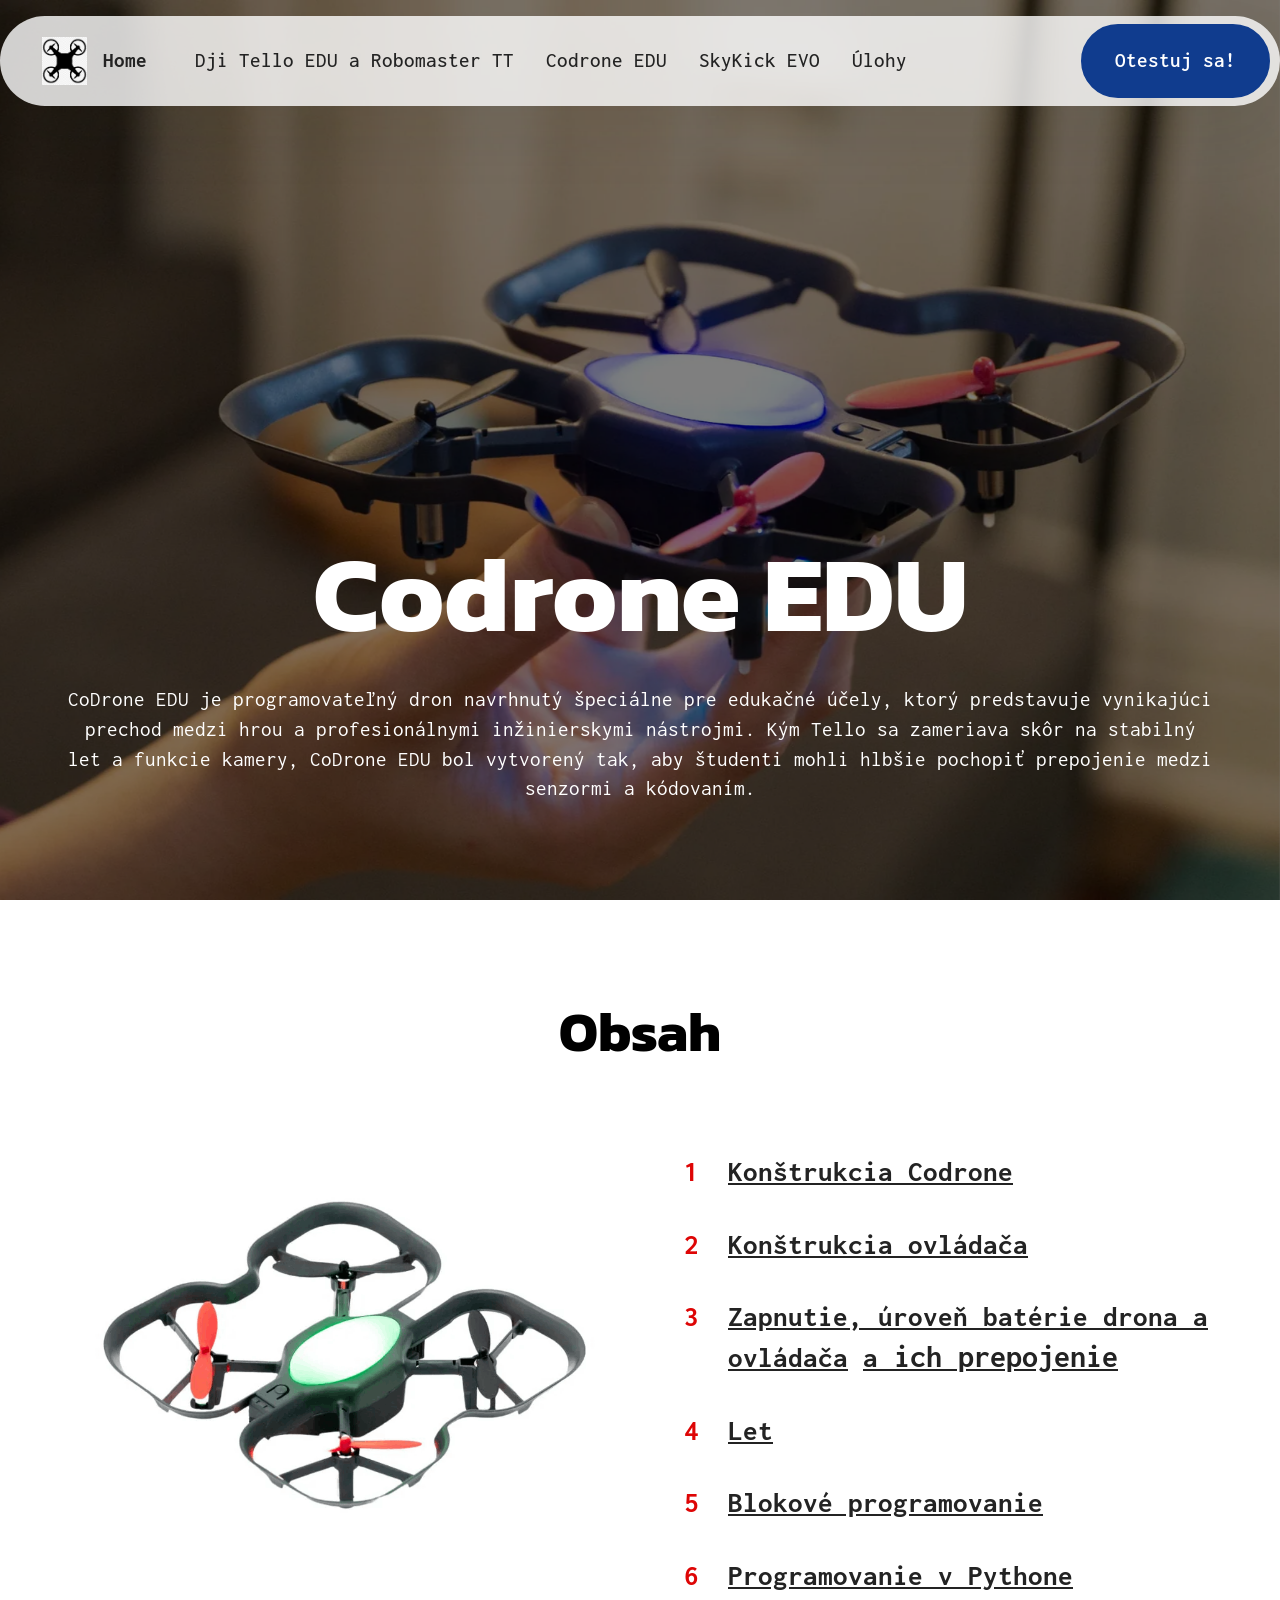
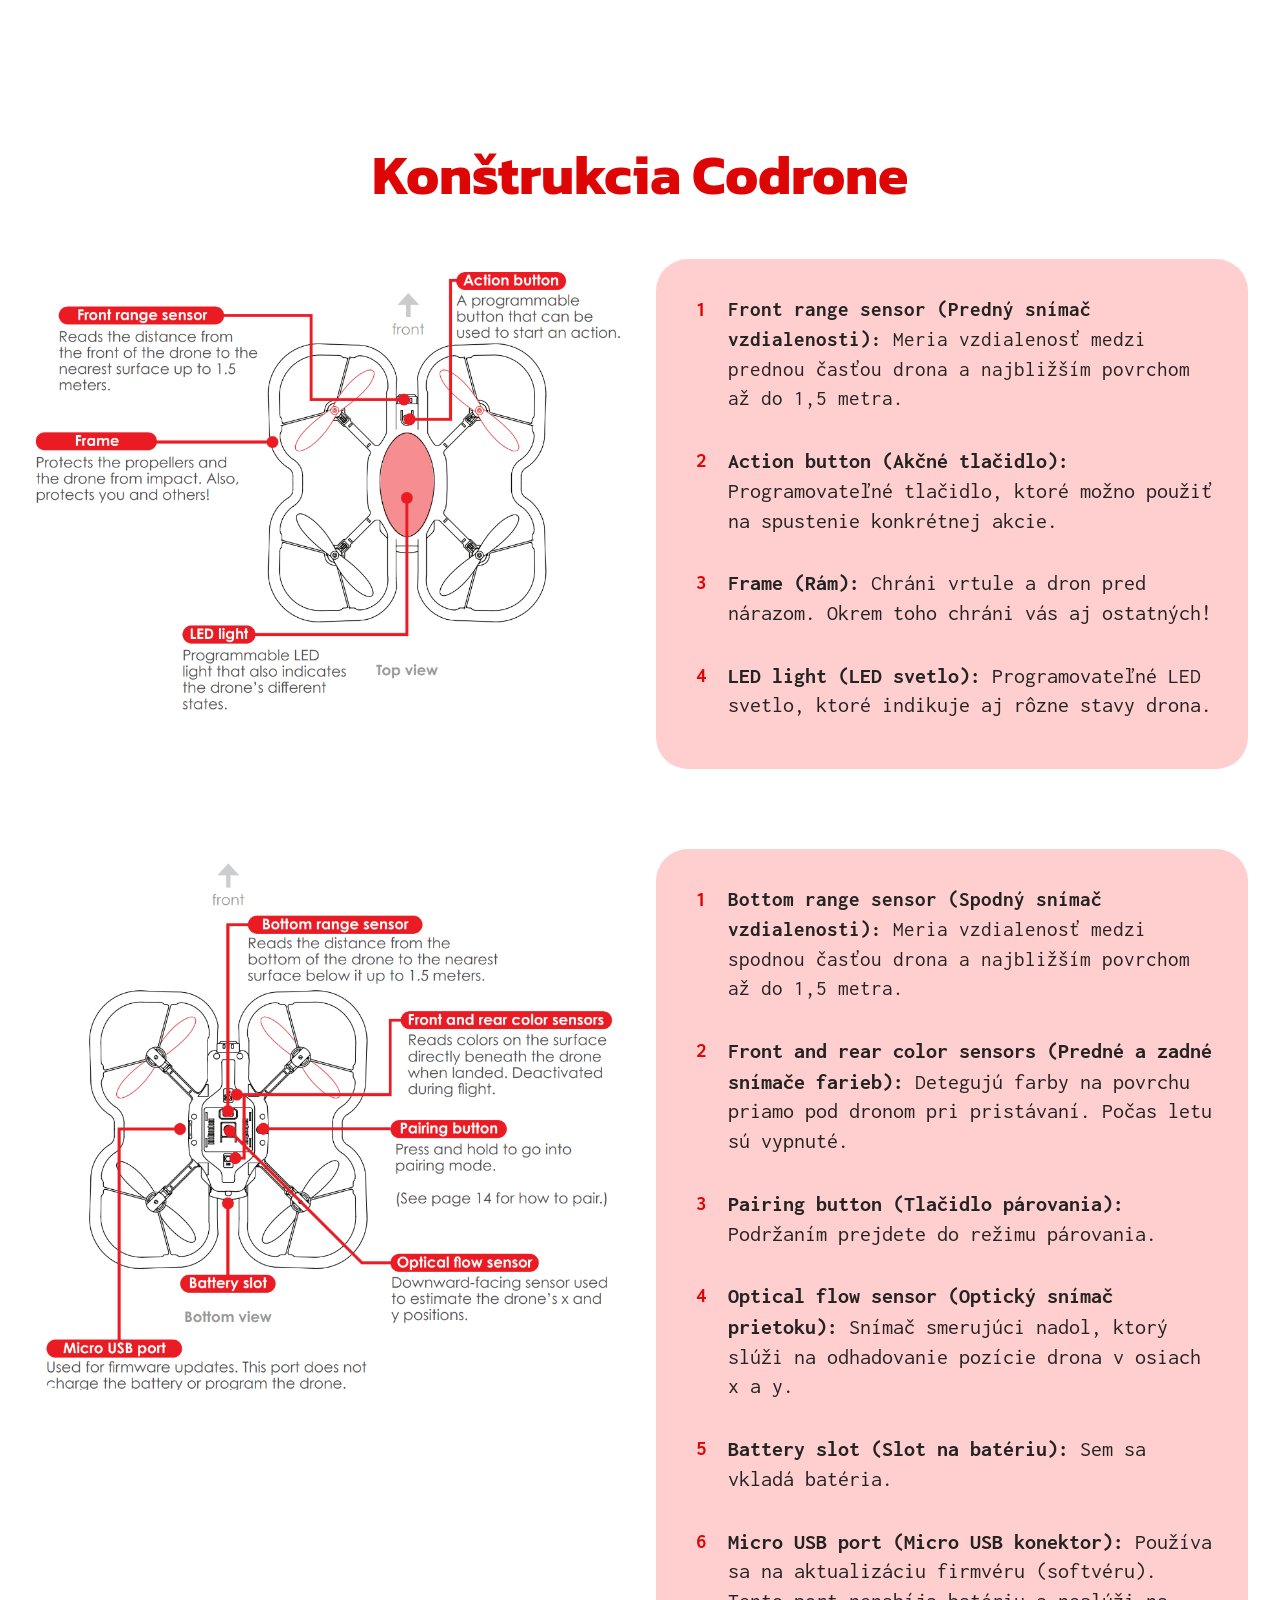
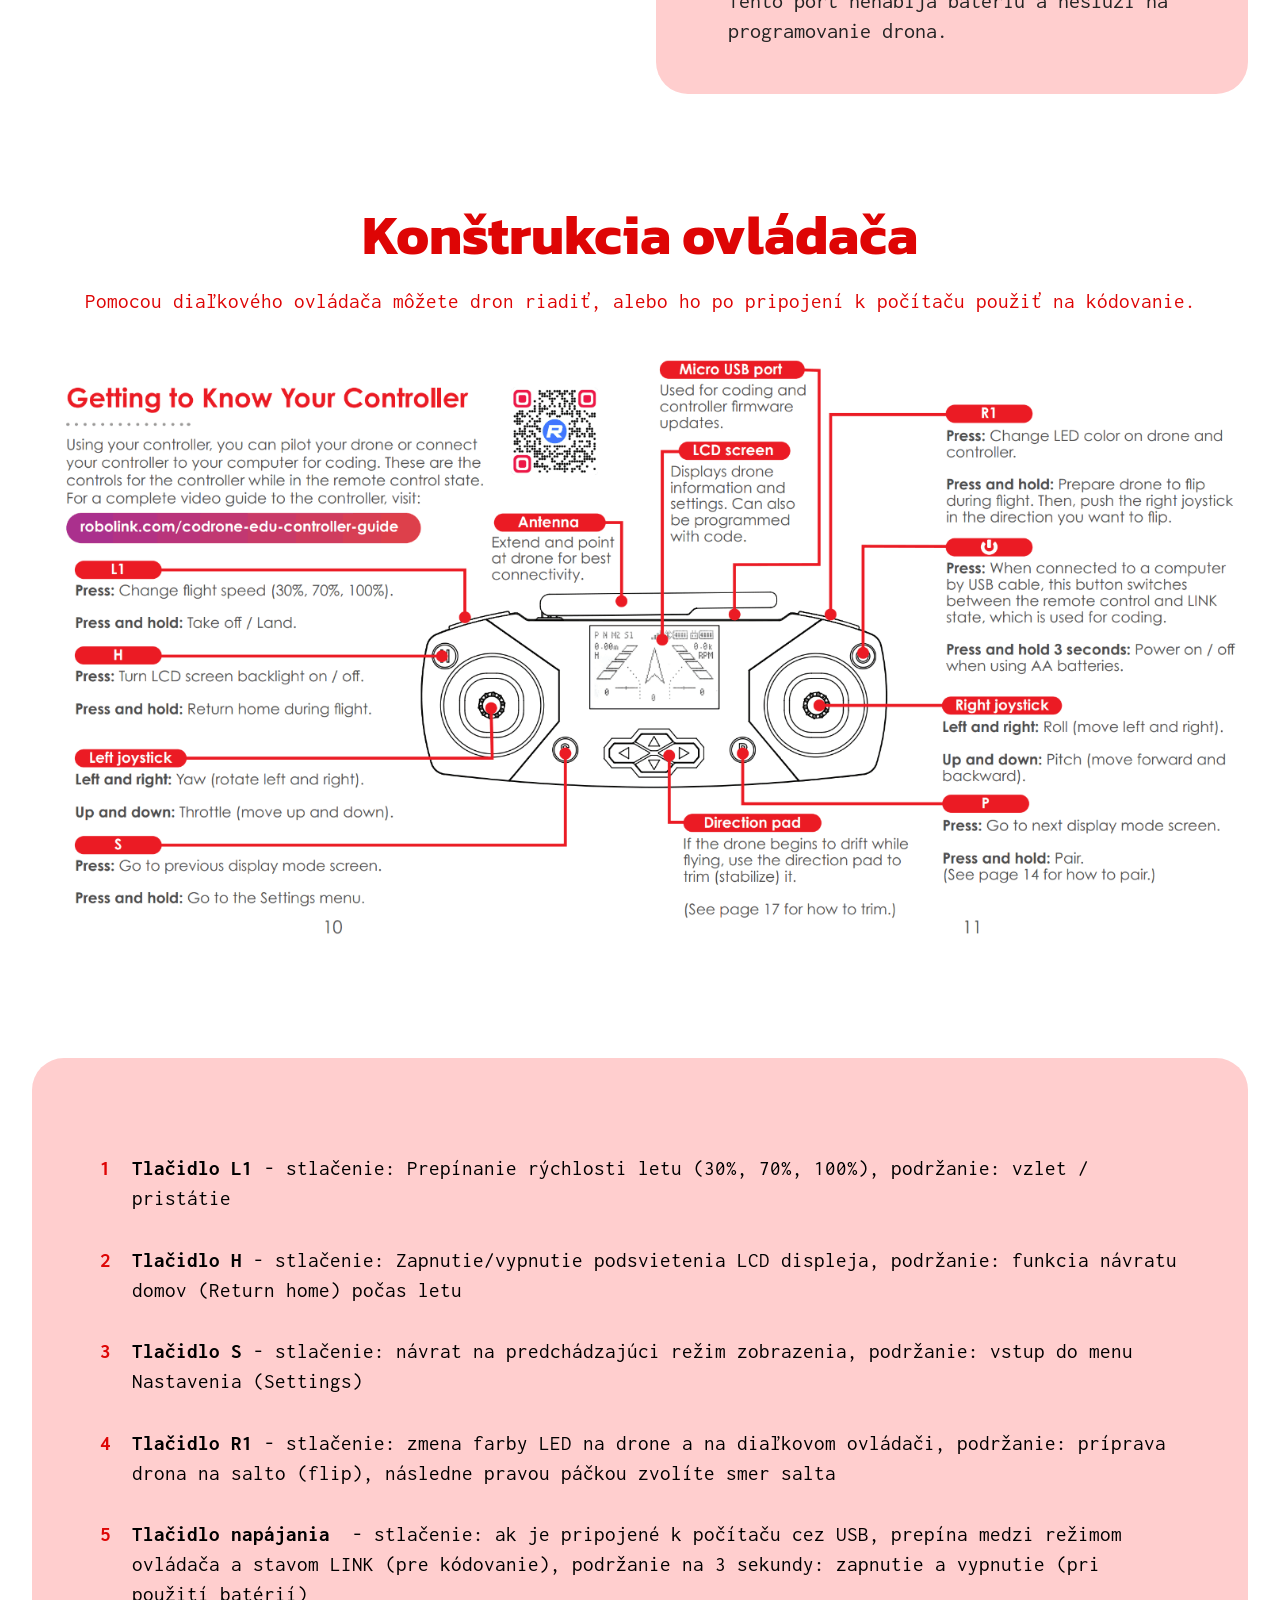
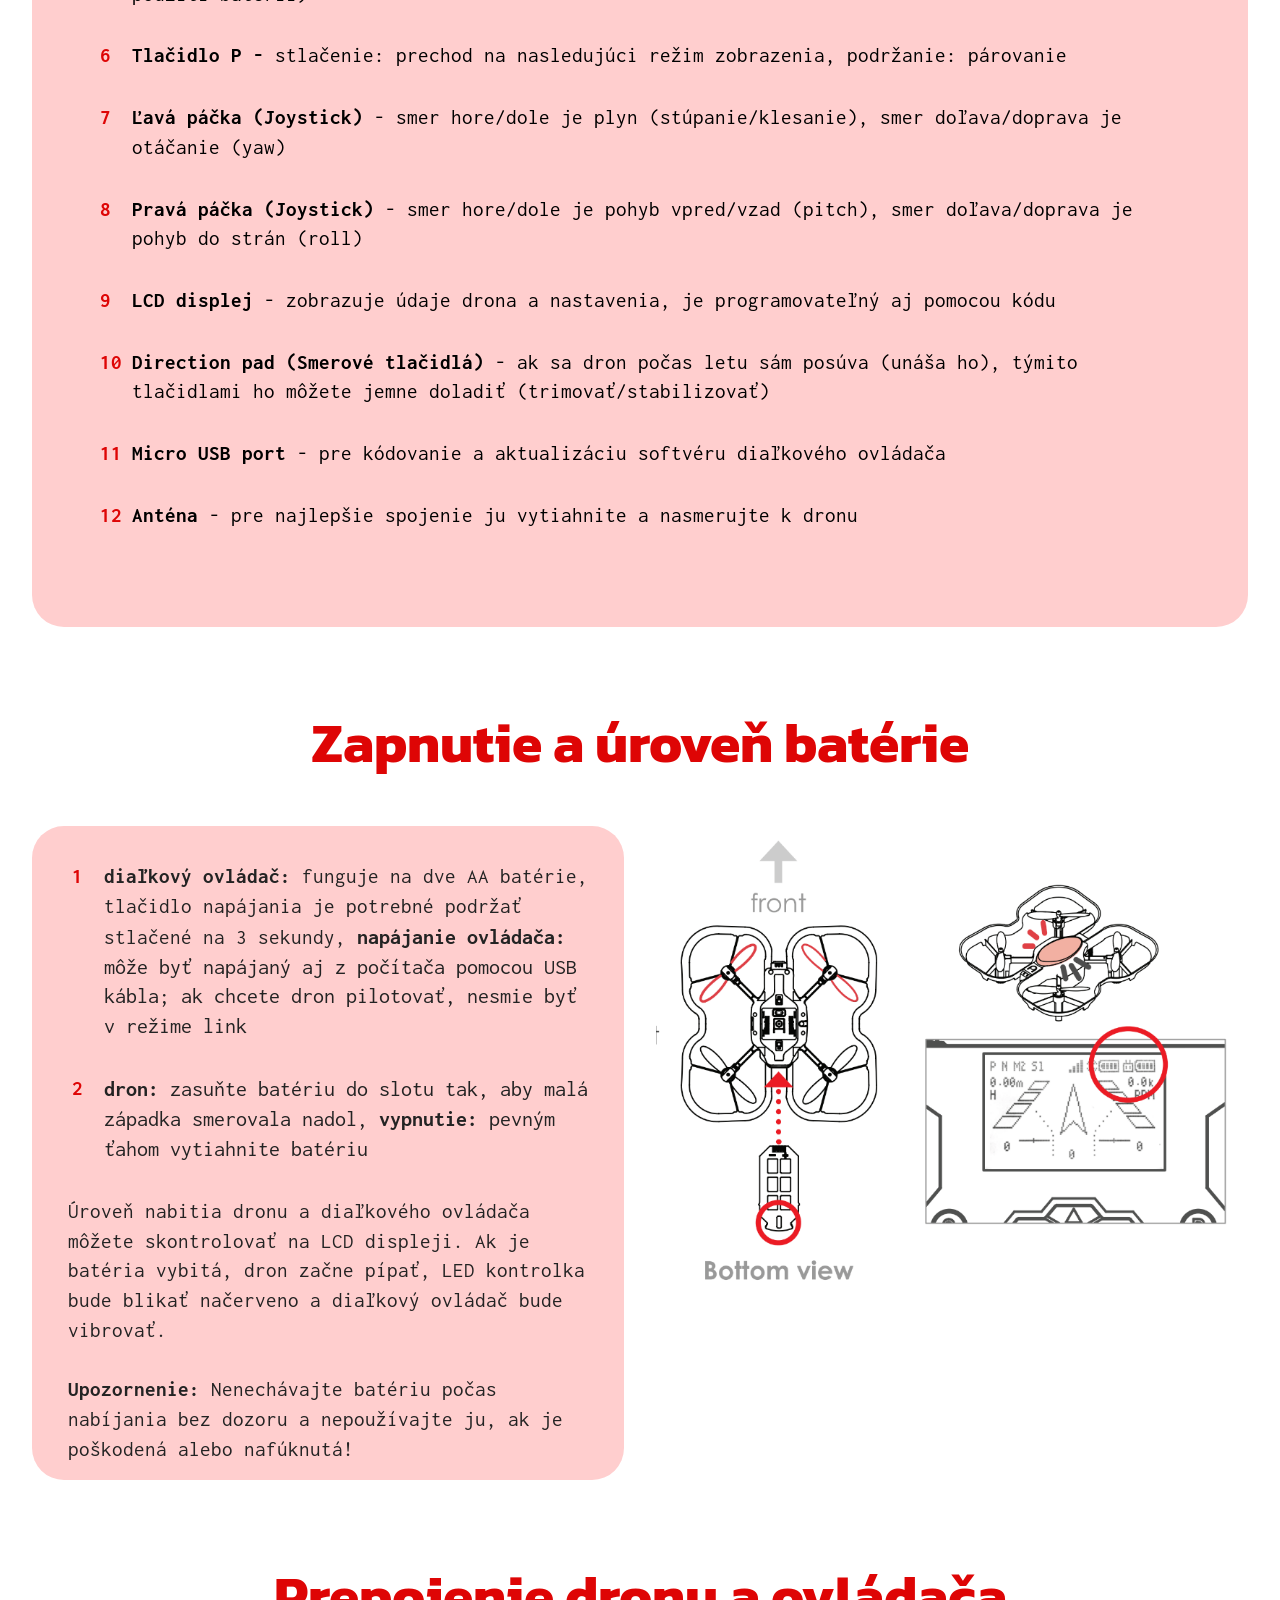
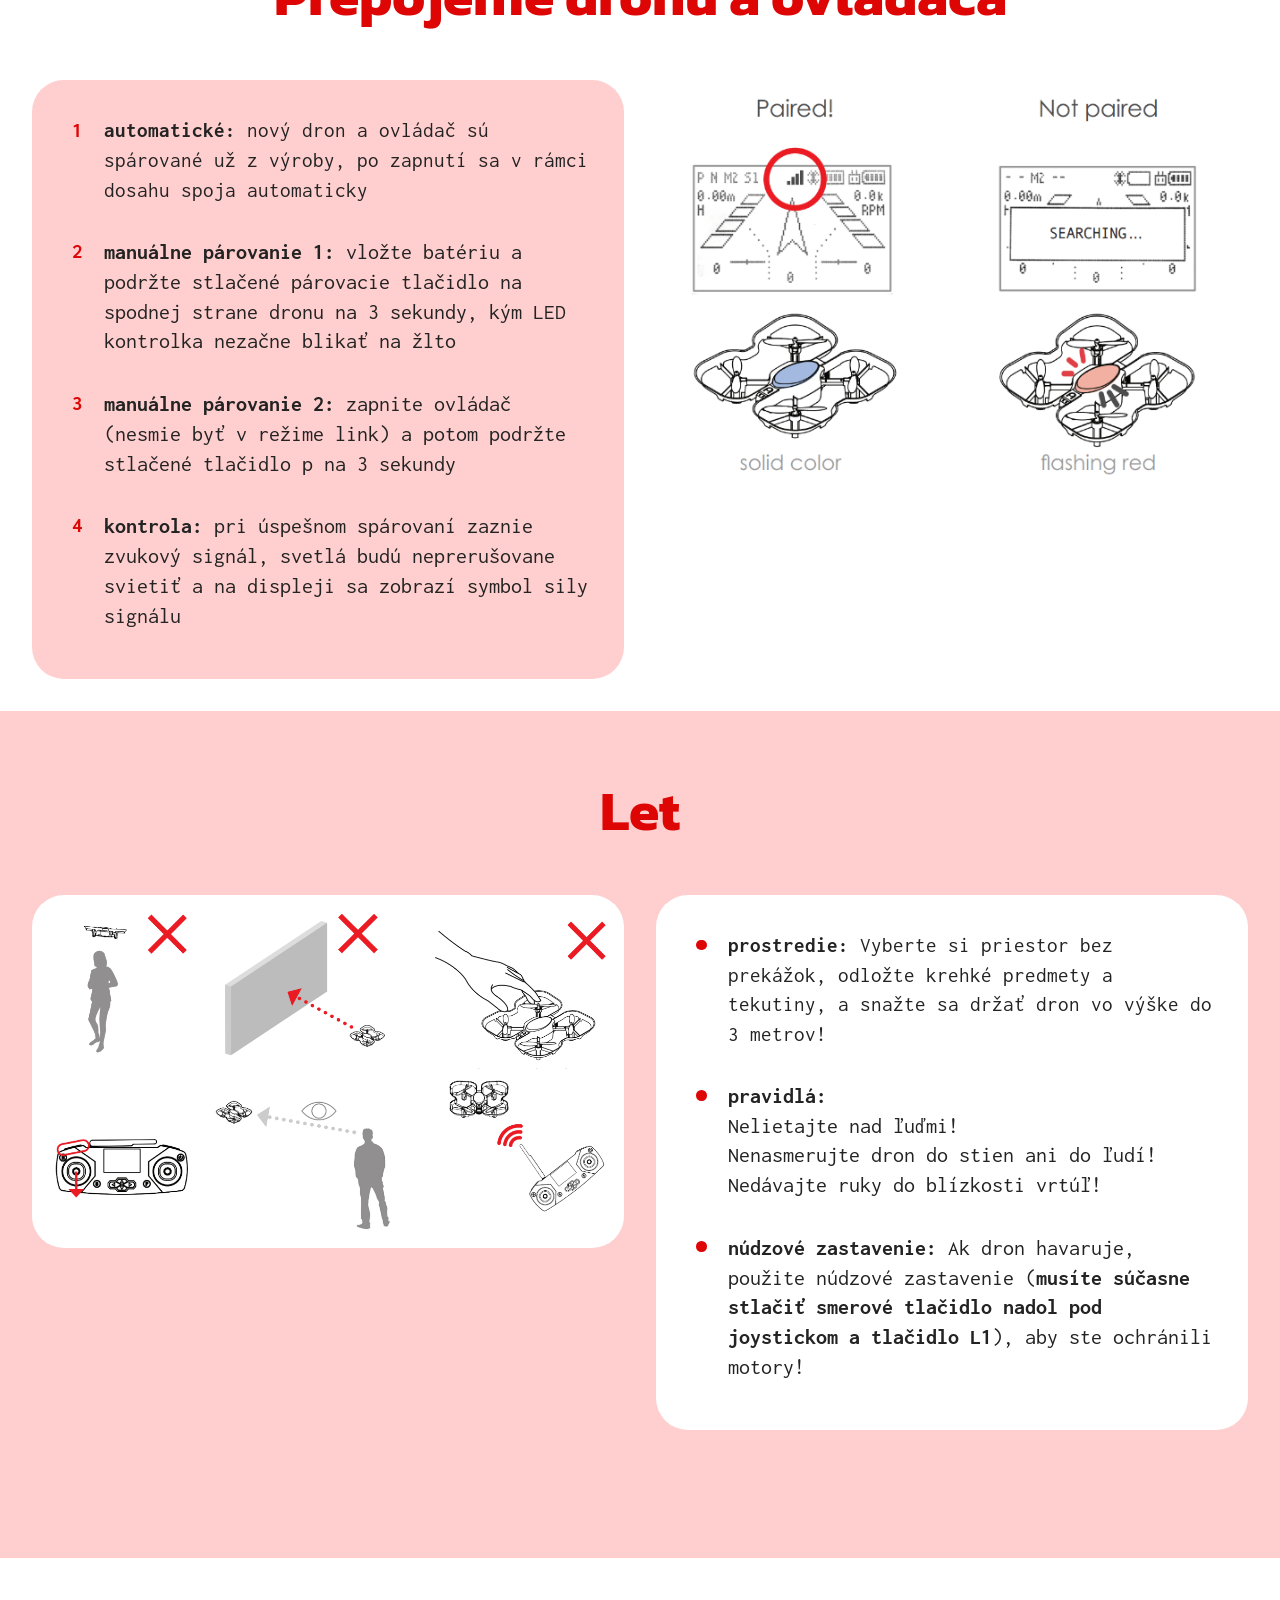
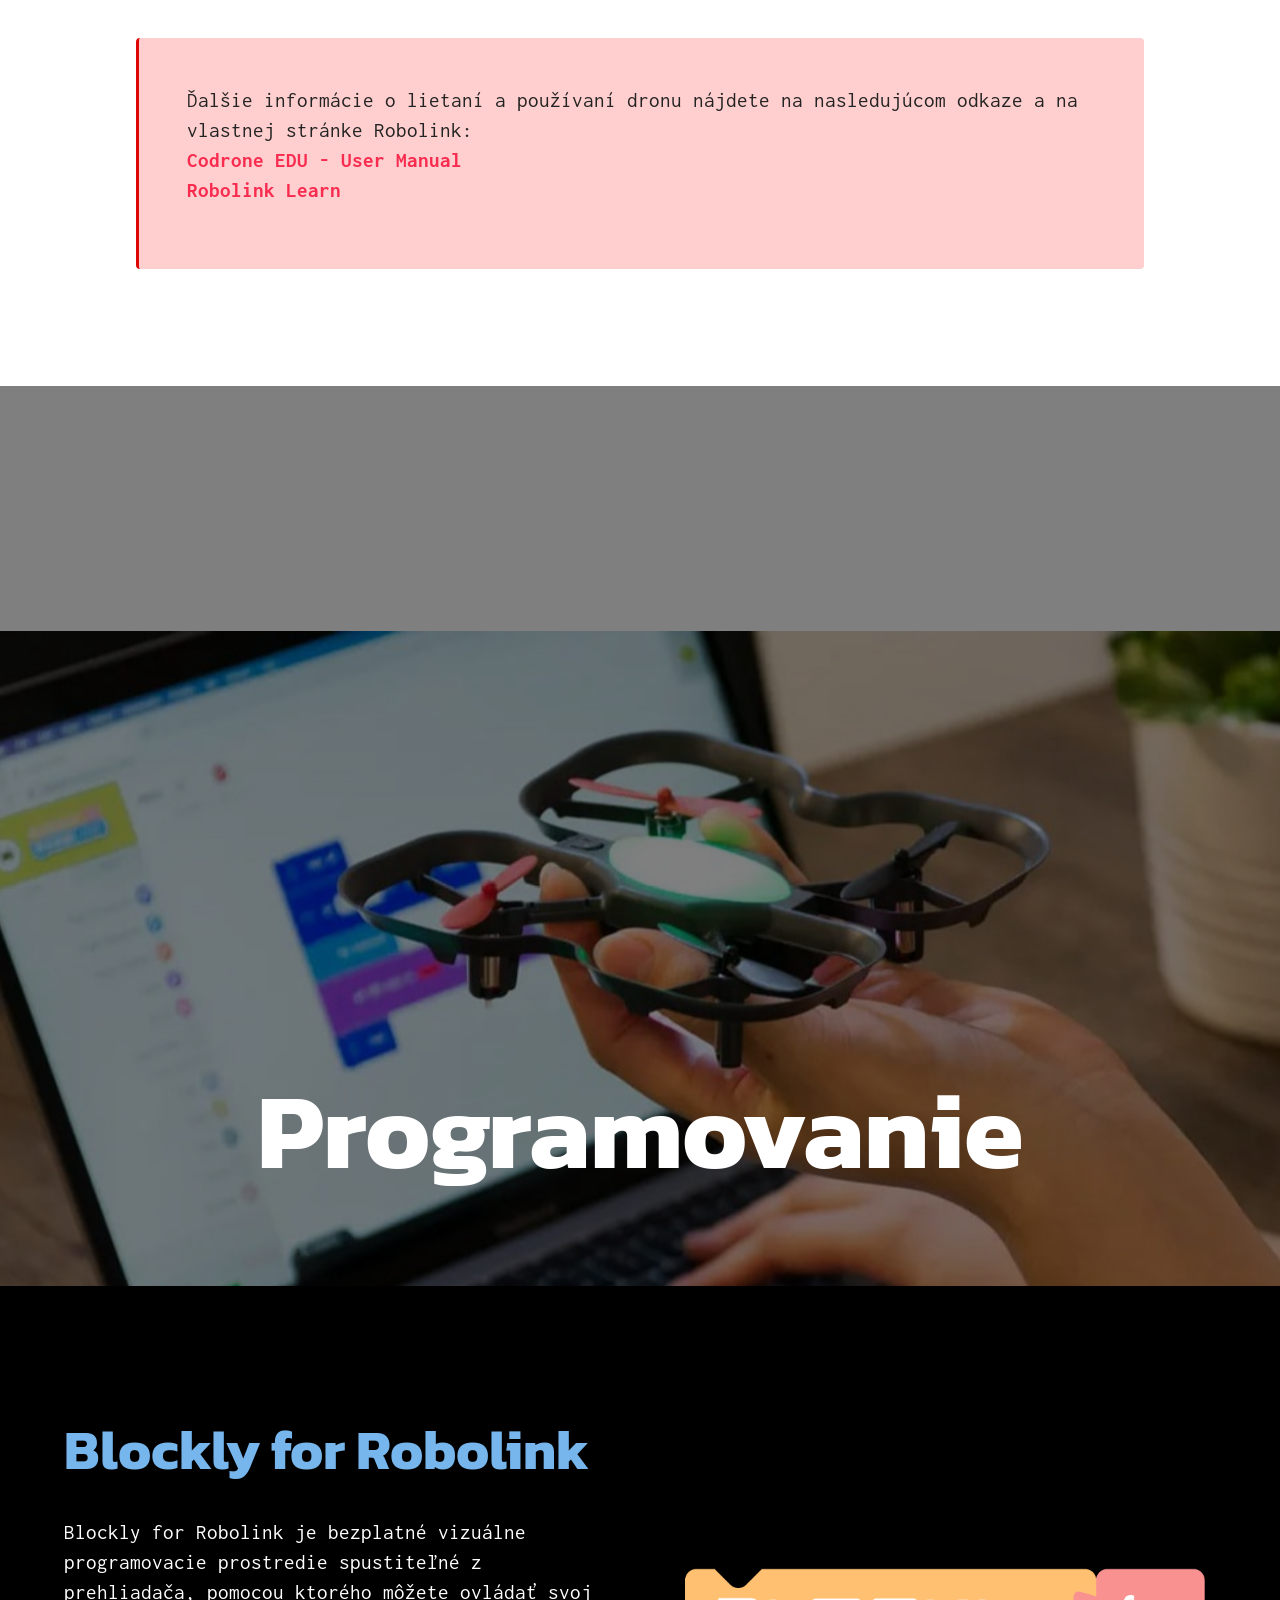
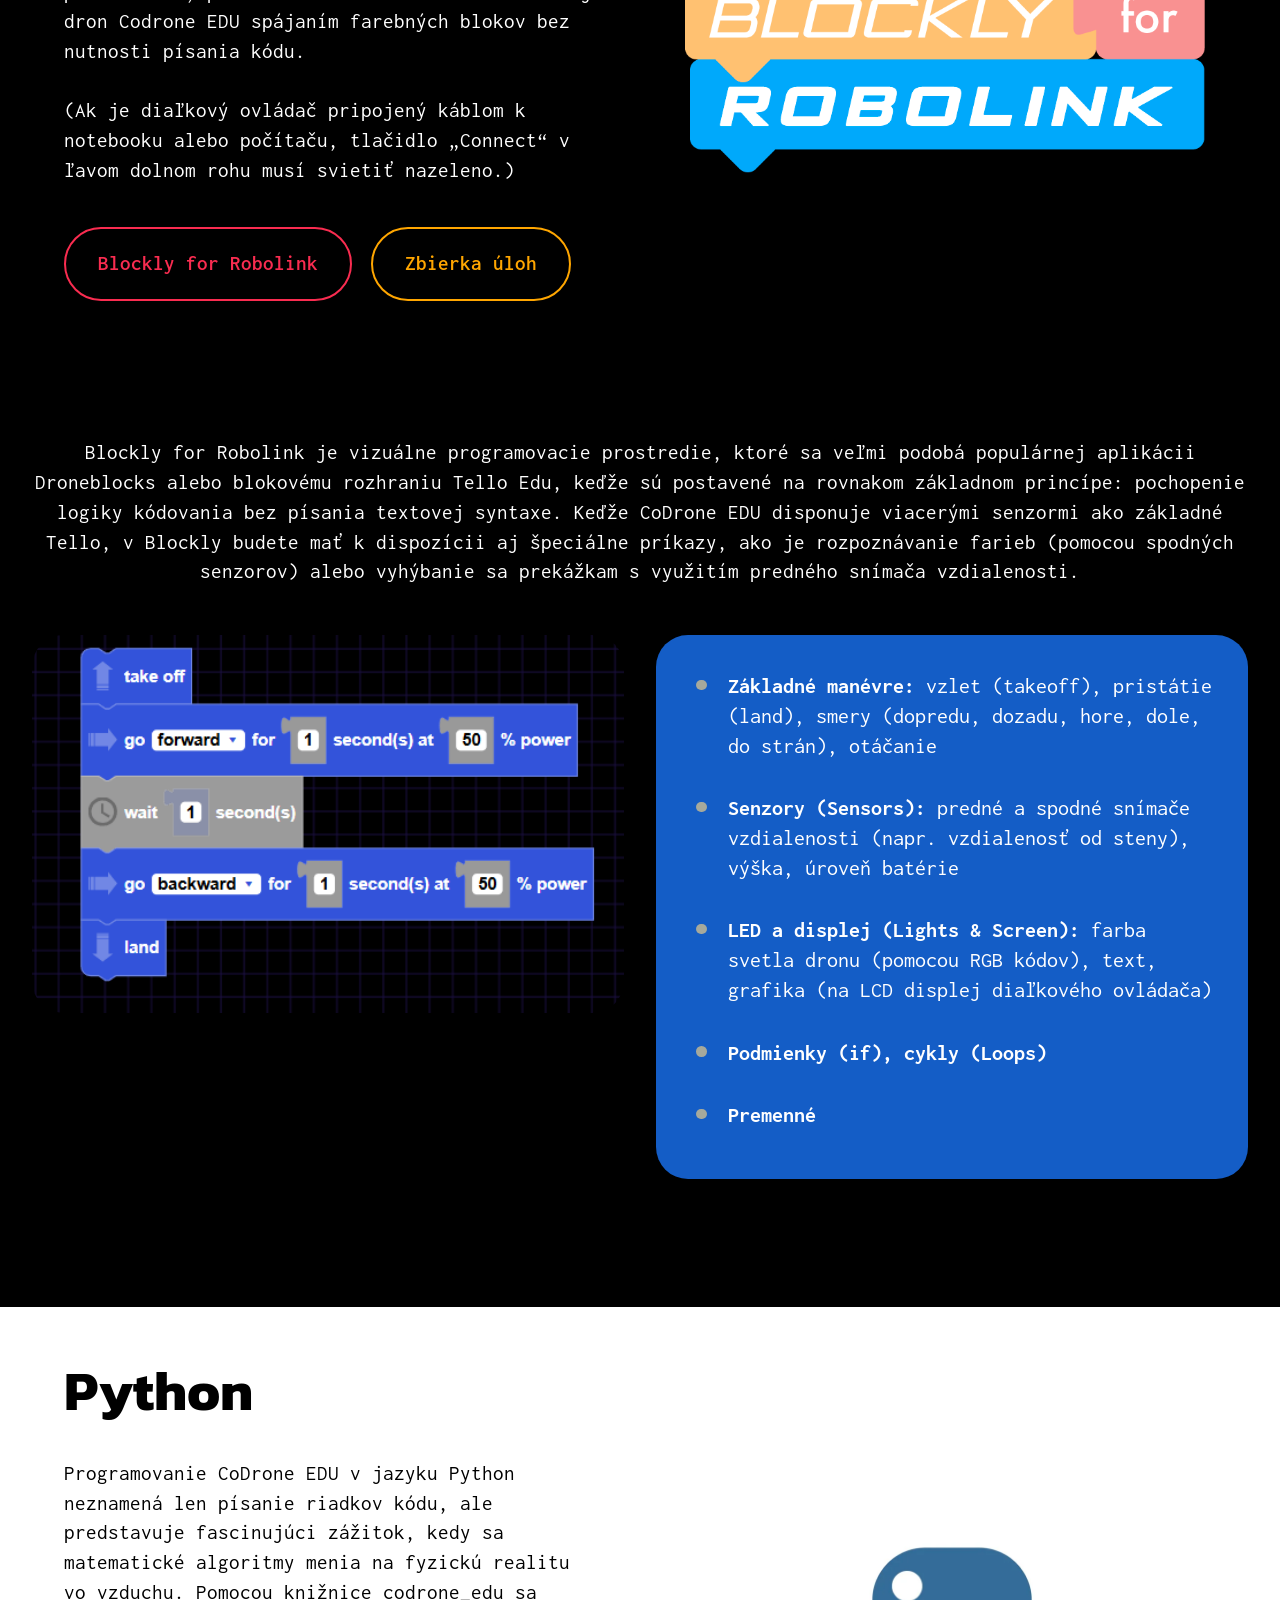
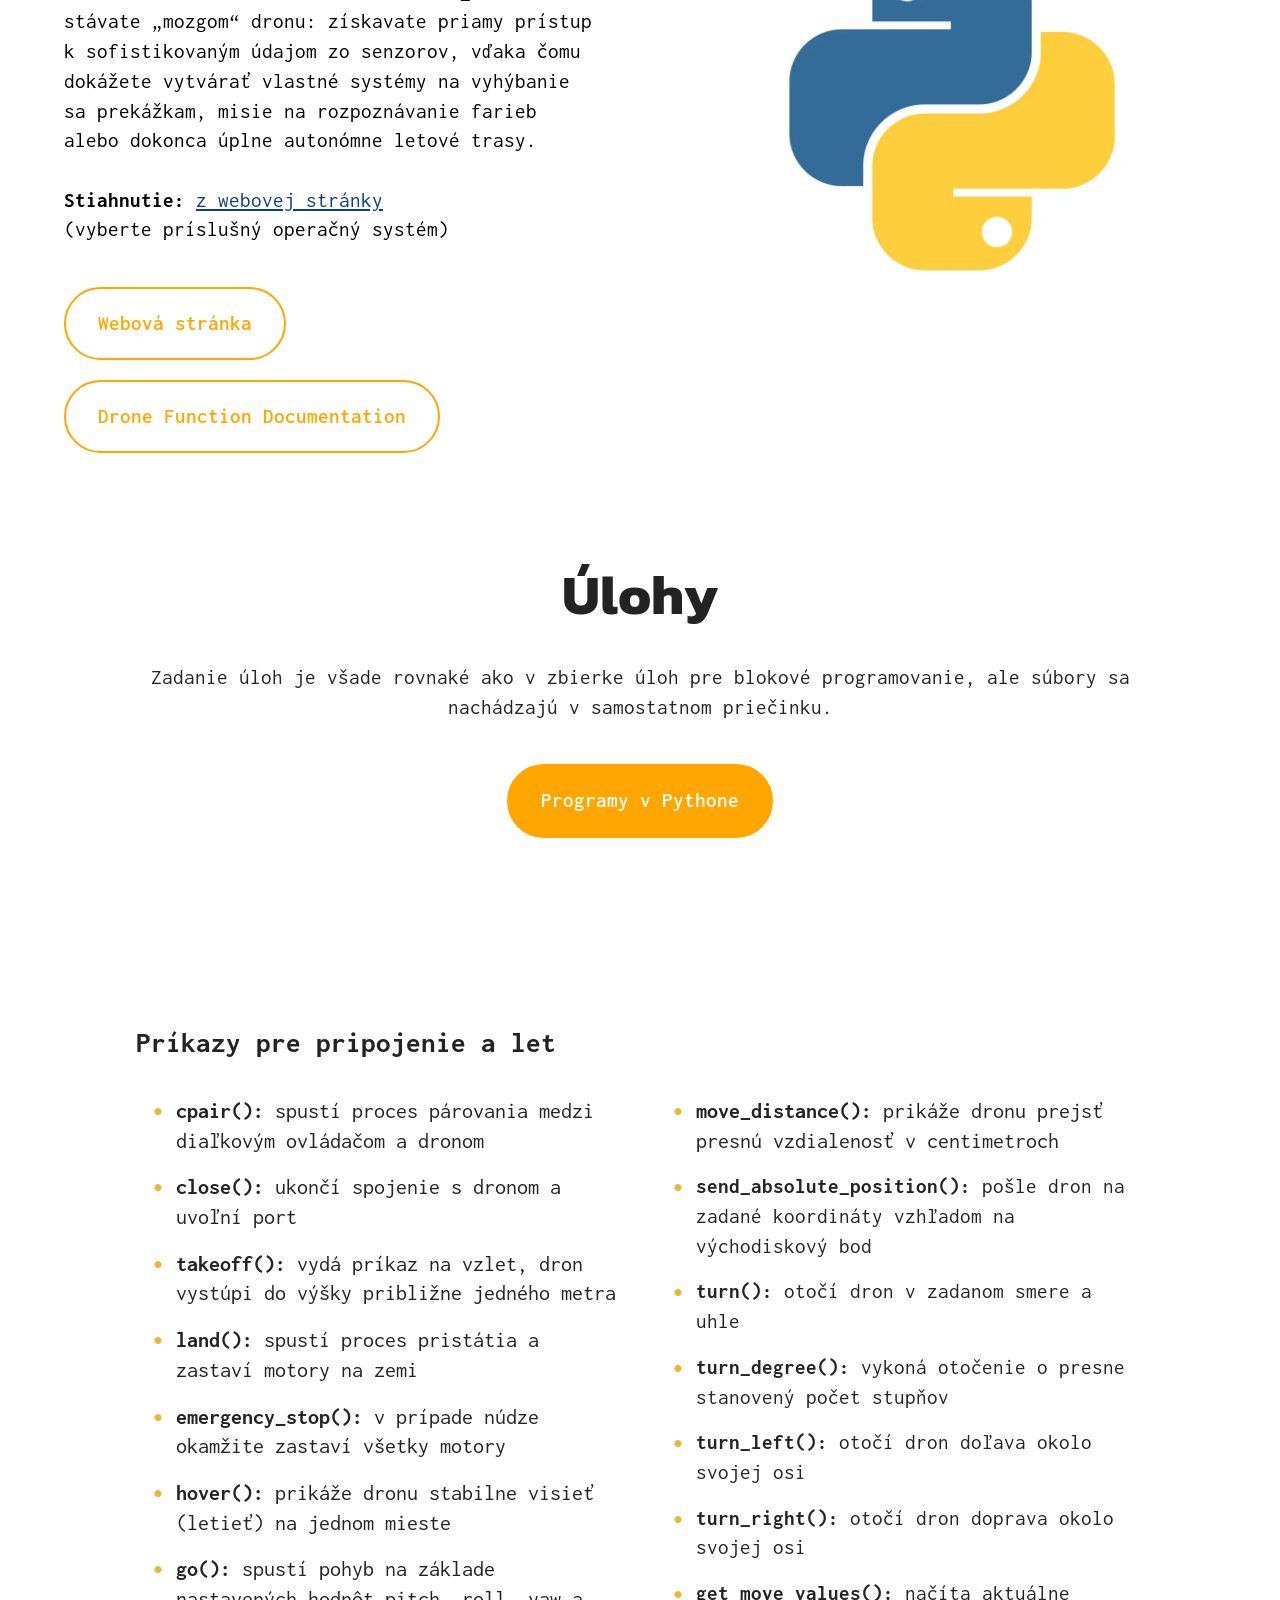
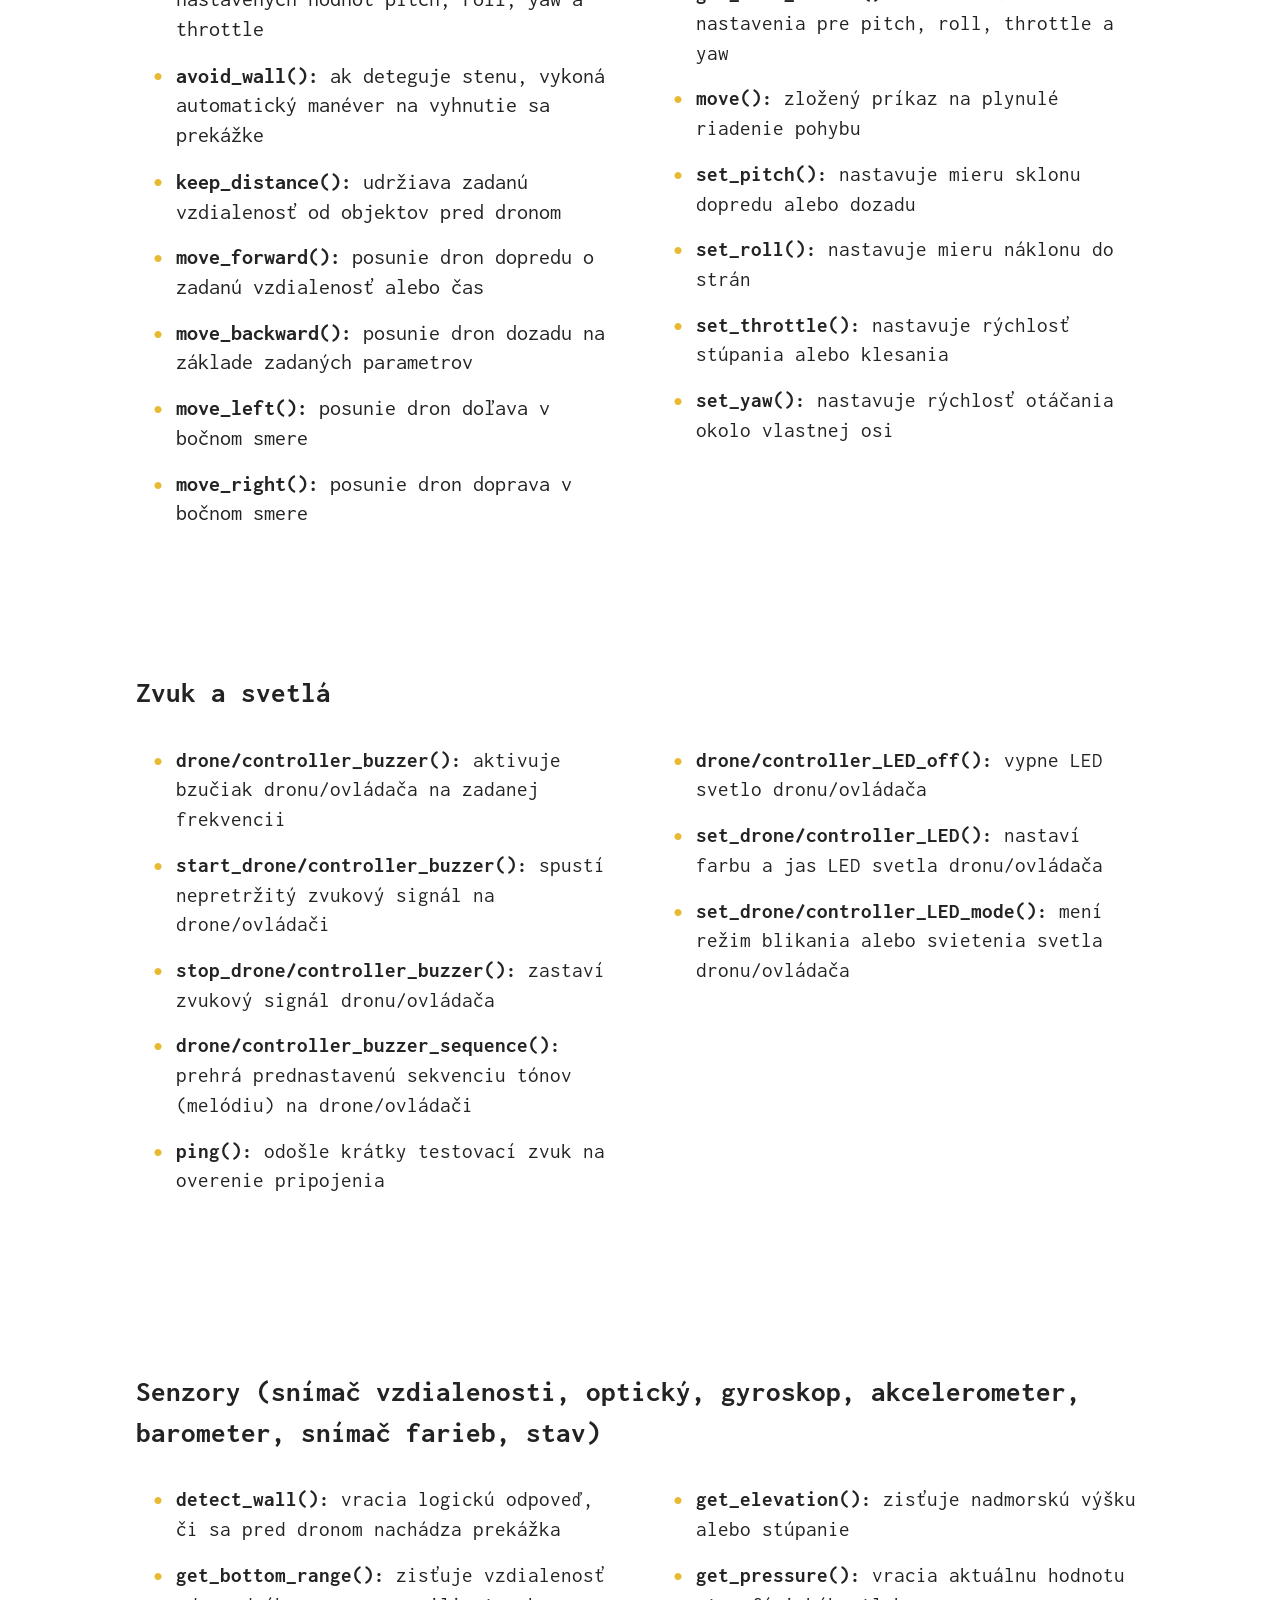
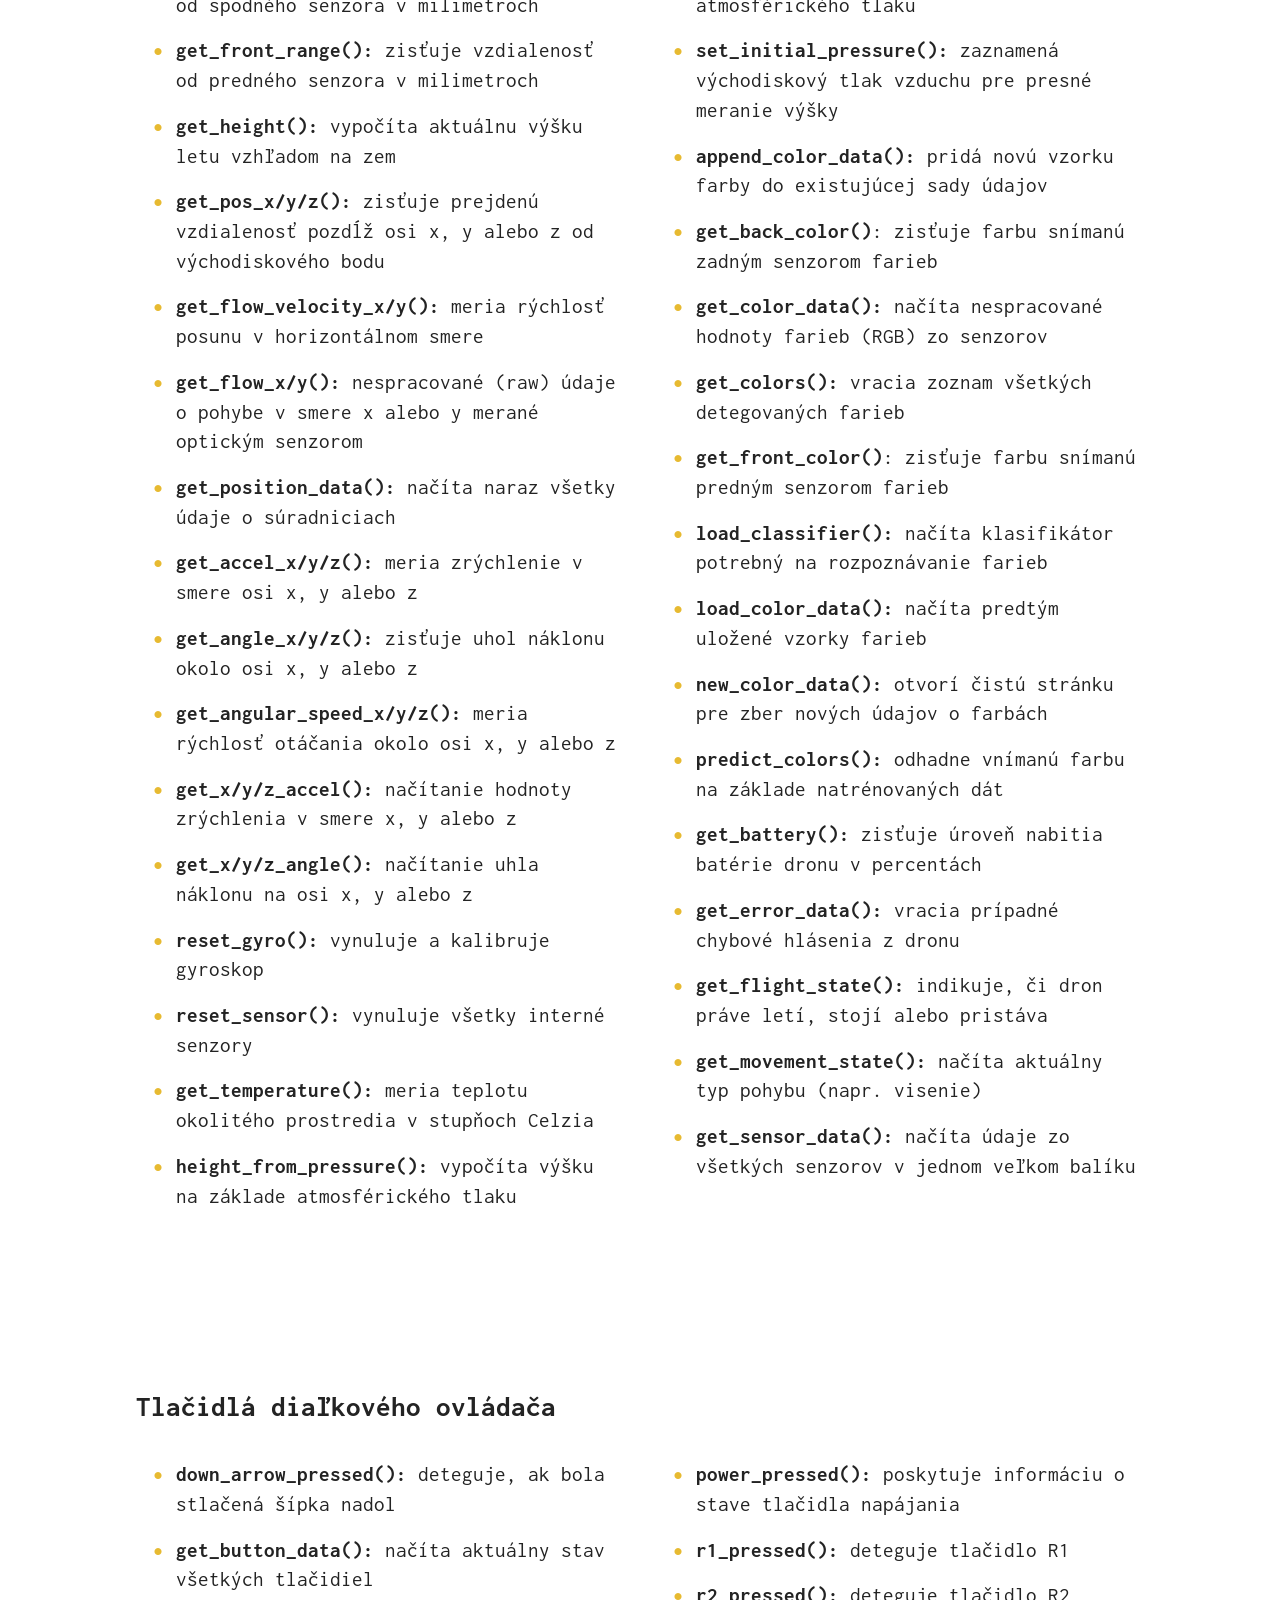
==== commit 93c67ff6: "Update codrone_sk.html" ====
--- a/codrone_sk.html
+++ b/codrone_sk.html
@@ -38,7 +38,7 @@
 						<img src="assets/images/dron.png" alt="Home" style="height: 3rem;">
 					
 				</span>
-				<span class="navbar-caption-wrap"><a class="navbar-caption text-black display-4" href="index_sk.html">Hlavná stránka</a></span>
+				<span class="navbar-caption-wrap"><a class="navbar-caption text-black display-4" href="index.html">Home</a></span>
 			</div>
 			<button class="navbar-toggler" type="button" data-toggle="collapse" data-bs-toggle="collapse" data-target="#navbarSupportedContent" data-bs-target="#navbarSupportedContent" aria-controls="navbarNavAltMarkup" aria-expanded="false" aria-label="Toggle navigation">
 				<div class="hamburger">
@@ -50,7 +50,7 @@
 			</button>
 			<div class="collapse navbar-collapse" id="navbarSupportedContent">
 				<ul class="navbar-nav nav-dropdown" data-app-modern-menu="true"><li class="nav-item">
-						<a class="nav-link link text-black display-4" href="dji_sk.html">Tello EDU a Robomaster TT</a>
+						<a class="nav-link link text-black display-4" href="dji_sk.html">Dji Tello EDU a Robomaster TT</a>
 					</li>
 					<li class="nav-item">
 						<a class="nav-link link text-black display-4" href="codrone_sk.html" aria-expanded="false">Codrone EDU</a>
@@ -629,4 +629,4 @@
     
     
 </body>
-</html>+</html>
